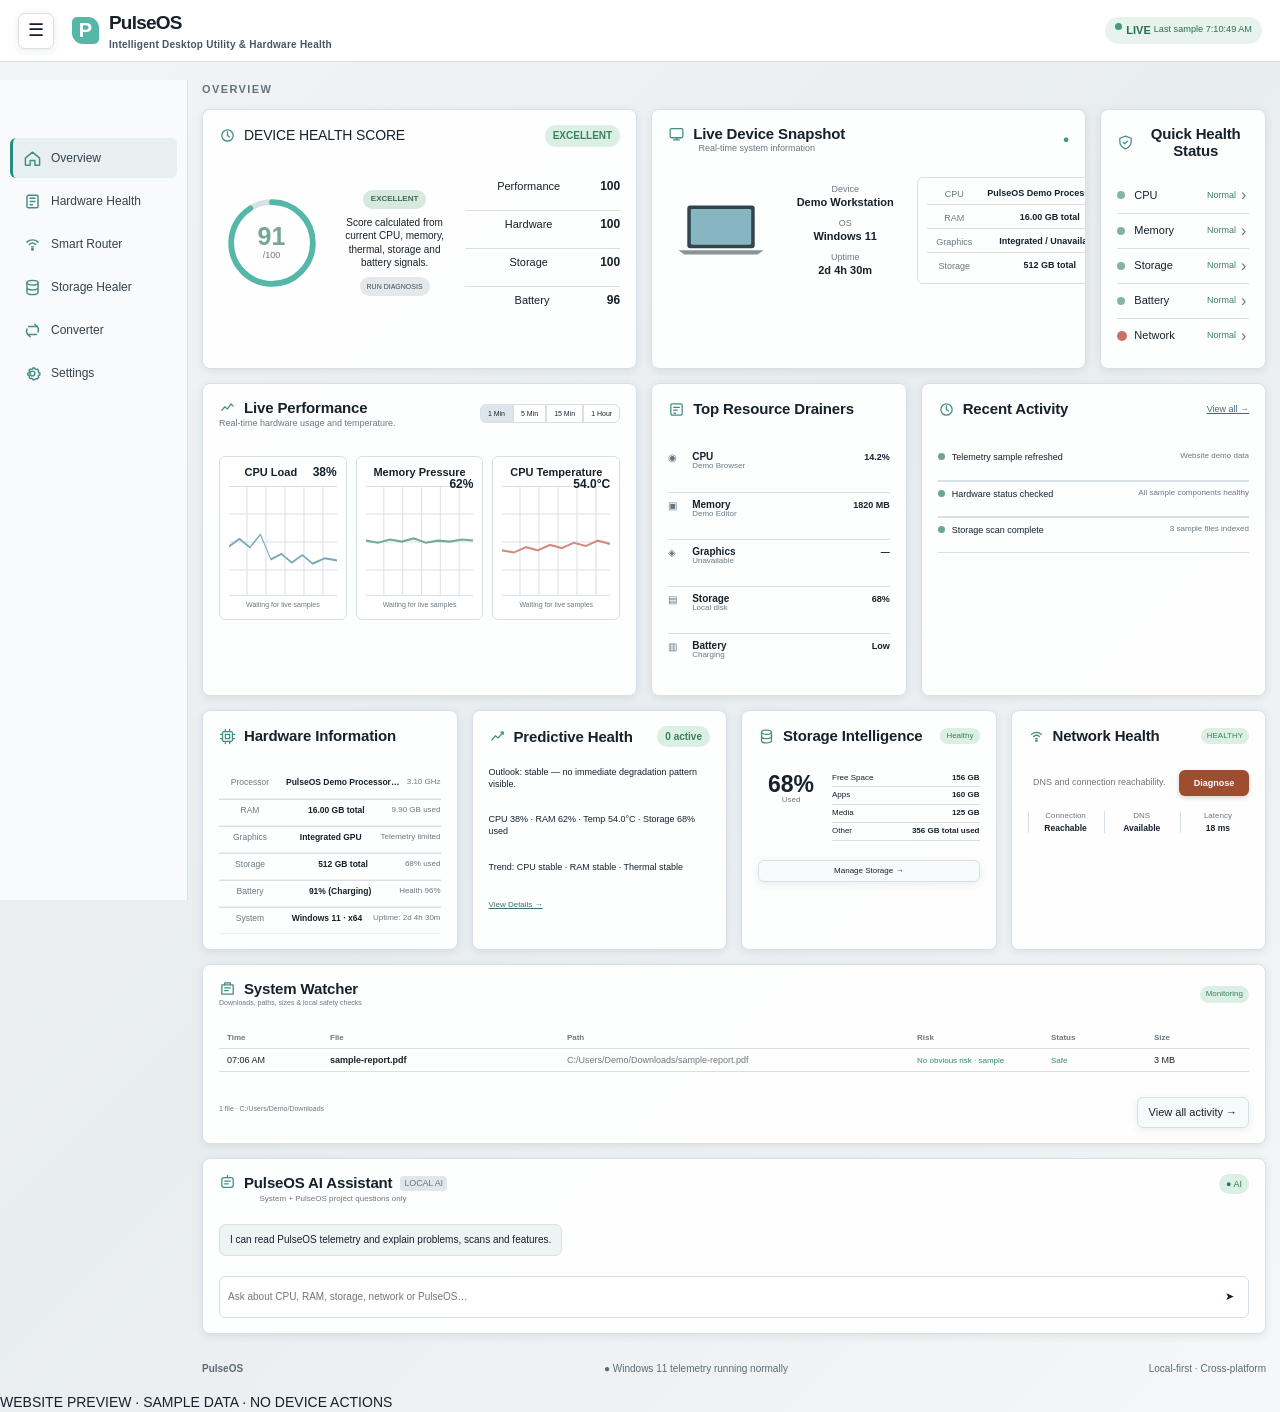
==== website/demo/desktop/index.html @ bd88c647 "Update project files and add website demo" ====
<!doctype html>
<html lang="en">
<head>
<meta charset="utf-8"><meta name="viewport" content="width=device-width,initial-scale=1"><meta name="description" content="PulseOS intelligent device health and healing dashboard"><title>PulseOS | Device Health &amp; Healing Center</title><link rel="stylesheet" href="styles.css">
</head>
<body>
<div class="app-shell">
<header class="app-header"><button class="sidebar-toggle" id="sidebarToggle" aria-label="Toggle navigation" aria-expanded="true">☰</button><a class="brand" href="#overview"><span class="brand-mark">P</span><span><strong>PulseOS</strong><small>Intelligent Desktop Utility &amp; Hardware Health</small></span></a><div class="header-tools"><span class="live-pill"><i></i> LIVE <small id="sampleTime">Last sample —</small></span></div></header>
<aside class="side-nav" id="sideNav" aria-label="Primary navigation"><nav class="side-nav-links">
<button class="nav-item active" data-view="overview"><svg class="ui-icon" viewBox="0 0 24 24" aria-hidden="true"><path d="M3 11.5 12 4l9 7.5v8a1 1 0 0 1-1 1h-5v-6H9v6H4a1 1 0 0 1-1-1z"/></svg><span>Overview</span></button>
<button class="nav-item" data-view="hardware"><svg class="ui-icon" viewBox="0 0 24 24" aria-hidden="true"><rect x="5" y="4" width="14" height="16" rx="2"/><path d="M9 8h6M9 12h6M9 16h3"/></svg><span>Hardware Health</span></button>
<button class="nav-item" data-view="router"><svg class="ui-icon" viewBox="0 0 24 24" aria-hidden="true"><path d="M5 9a10 10 0 0 1 14 0M8 12a6 6 0 0 1 8 0M11 15a2 2 0 0 1 2 0"/><circle cx="12" cy="18" r="1"/></svg><span>Smart Router</span></button>
<button class="nav-item" data-view="storage"><svg class="ui-icon" viewBox="0 0 24 24" aria-hidden="true"><ellipse cx="12" cy="6" rx="7" ry="3"/><path d="M5 6v6c0 1.7 3.1 3 7 3s7-1.3 7-3V6M5 12v6c0 1.7 3.1 3 7 3s7-1.3 7-3v-6"/></svg><span>Storage Healer</span></button>
<button class="nav-item" data-view="converter"><svg class="ui-icon" viewBox="0 0 24 24" aria-hidden="true"><path d="M7 7h11l-3-3M17 17H6l3 3M18 7a7 7 0 0 1 1 7M6 17a7 7 0 0 1-1-7"/></svg><span>Converter</span></button>
<button class="nav-item" data-view="settings"><svg class="ui-icon" viewBox="0 0 24 24" aria-hidden="true"><circle cx="12" cy="12" r="3"/><path d="M19.4 15a1.7 1.7 0 0 0 .3 1.9l.1.1-1.8 1.8-.1-.1a1.7 1.7 0 0 0-1.9-.3 1.7 1.7 0 0 0-1 1.6V20h-2.5v-.1a1.7 1.7 0 0 0-1-1.6 1.7 1.7 0 0 0-1.9.3l-.1.1-1.8-1.8.1-.1A1.7 1.7 0 0 0 8 15a1.7 1.7 0 0 0-1.6-1H6v-2.5h.4A1.7 1.7 0 0 0 8 10a1.7 1.7 0 0 0-.3-1.9l-.1-.1 1.8-1.8.1.1a1.7 1.7 0 0 0 1.9.3 1.7 1.7 0 0 0 1-1.6V5h2.5v.1a1.7 1.7 0 0 0 1 1.6 1.7 1.7 0 0 0 1.9-.3l.1-.1 1.8 1.8-.1.1a1.7 1.7 0 0 0-.3 1.9 1.7 1.7 0 0 0 1.6 1h.4V14h-.4a1.7 1.7 0 0 0-1.6 1z"/></svg><span>Settings</span></button>
</nav></aside>
<main class="app-main">
<section class="view active-view" id="view-overview" data-page="overview">
<div class="page-title page-title-minimal"><span class="kicker">OVERVIEW</span></div>
<div class="overview-grid">
<article class="panel health-score-panel overview-health-card">
  <div class="panel-heading"><span class="heading-with-icon"><svg class="panel-icon" viewBox="0 0 24 24"><circle cx="12" cy="12" r="8"/><path d="M12 7v5l3 2"/></svg>DEVICE HEALTH SCORE</span><b id="healthGrade" class="status-good">—</b></div>
  <div class="health-score-layout">
    <div class="score-visual"><div class="score-ring-animated"><svg viewBox="0 0 120 120" aria-hidden="true"><circle class="score-track" cx="60" cy="60" r="50"></circle><circle id="healthScoreArc" class="score-arc" cx="60" cy="60" r="50"></circle></svg><div class="score-center"><strong id="healthScore">—</strong><small>/100</small></div></div></div>
    <div class="health-score-summary"><span id="healthGradeLarge" class="health-grade-chip">EXCELLENT</span><p id="healthReason">Your device is operating within the expected health range based on live telemetry.</p><button class="chip-button" data-action="diagnose">RUN DIAGNOSIS</button></div>
    <div class="health-four-rows">
      <div><span>Performance</span><b id="performanceHealth">—</b></div>
      <div><span>Hardware</span><b id="hardwareHealth">—</b></div>
      <div><span>Storage</span><b id="storageHealth">—</b></div>
      <div><span>Battery</span><b id="batteryHealth">—</b></div>
    </div>
  </div>
</article>
<article class="panel snapshot-panel compact-snapshot">
  <div class="panel-heading"><div><h2 class="heading-with-icon"><svg class="panel-icon" viewBox="0 0 24 24"><rect x="3" y="5" width="18" height="13" rx="2"/><path d="M8 21h8M12 18v3"/></svg>Live Device Snapshot</h2><small>Real-time system information</small></div><span class="status-dot">●</span></div>
  <div class="snapshot-content"><div class="device-illustration image-device" id="deviceIllustration"><img src="../devices/generic-laptop.svg" alt="Device" /><a class="device-image-credit" id="deviceImageCredit" hidden target="_blank" rel="noopener noreferrer"></a></div><div class="device-details"><span>Device <b id="deviceName">—</b></span><span>OS <b id="osName">—</b></span><span>Uptime <b id="uptimeValue">—</b></span></div><div class="spec-list"><span>CPU <b id="cpuSpec">—</b></span><span>RAM <b id="ramSpec">—</b></span><span>Graphics <b>Integrated / Unavailable</b></span><span>Storage <b id="storageSpec">—</b></span></div></div>
</article>
<article class="panel quick-status"><div class="panel-heading"><h2 class="heading-with-icon"><svg class="panel-icon" viewBox="0 0 24 24"><path d="M12 3 20 6v5c0 5-3.4 8.2-8 10-4.6-1.8-8-5-8-10V6z"/><path d="m9 12 2 2 4-4"/></svg>Quick Health Status</h2></div><div class="status-list"><button><i id="cpuStatusDot" class="status-good-dot"></i>CPU <b id="cpuStatusValue">—</b><span>›</span></button><button><i id="ramStatusDot" class="status-good-dot"></i>Memory <b id="ramStatusValue">—</b><span>›</span></button><button><i id="storageStatusDot" class="status-good-dot"></i>Storage <b id="storageStatusValue">—</b><span>›</span></button><button><i id="batteryStatusDot" class="status-good-dot"></i>Battery <b id="batteryStatusValue">—</b><span>›</span></button><button id="networkStatusRow" class="problem-row"><i id="networkStatusDot"></i>Network <b id="networkStatusValue">—</b><span>›</span></button></div></article>
<article class="panel drainers"><div class="panel-heading"><h2 class="heading-with-icon"><svg class="panel-icon" viewBox="0 0 24 24"><rect x="4" y="4" width="16" height="16" rx="2"/><path d="M8 9h8M8 13h5M8 17h3"/></svg>Top Resource Drainers</h2></div><div class="drainer-list"><div><i>◉</i><span>CPU<small id="topCpuName">—</small></span><b id="topCpuValue">—</b></div><div><i>▣</i><span>Memory<small id="topRamName">—</small></span><b id="topRamValue">—</b></div><div><i>◈</i><span>Graphics<small>Unavailable</small></span><b>—</b></div><div><i>▤</i><span>Storage<small>Local disk</small></span><b id="storagePressureValue">—</b></div><div><i>▥</i><span>Battery<small id="batteryModeValue">—</small></span><b id="batteryImpactValue">—</b></div></div></article>
<article class="panel live-performance"><div class="panel-heading"><div><h2 class="heading-with-icon"><svg class="panel-icon" viewBox="0 0 24 24"><path d="M4 16l4-5 4 3 5-7 3 3"/></svg>Live Performance</h2><small>Real-time hardware usage and temperature.</small></div><div class="range-buttons"><button class="selected">1 Min</button><button>5 Min</button><button>15 Min</button><button>1 Hour</button></div></div><div class="chart-grid"><div class="chart-card"><span>CPU Load <b id="cpuChartValue">—</b></span><div class="chart blue"><svg viewBox="0 0 360 100" preserveAspectRatio="none"><path id="cpuChartPath" d="M0 55 L35 48 L70 56 L105 44 L140 67 L175 62 L210 70 L245 63 L280 71 L320 66 L360 68"/></svg></div><small id="cpuChartTime">Waiting for live samples</small></div><div class="chart-card"><span>Memory Pressure <b id="ramChartValue">—</b></span><div class="chart teal"><svg viewBox="0 0 360 100" preserveAspectRatio="none"><path id="ramChartPath" d="M0 45 L40 47 L80 44 L120 46 L160 43 L200 47 L240 45 L280 46 L320 44 L360 45"/></svg></div><small id="ramChartTime">Waiting for live samples</small></div><div class="chart-card"><span>CPU Temperature <b id="tempChartValue">—</b></span><div class="chart coral"><svg viewBox="0 0 360 100" preserveAspectRatio="none"><path id="tempChartPath" d="M0 54 L40 56 L80 51 L120 54 L160 49 L200 52 L240 47 L280 50 L320 45 L360 48"/></svg></div><small id="tempChartTime">Waiting for live samples</small></div></div></article>
<article class="panel assistant">
<div class="panel-heading"><div><h2 class="heading-with-icon"><svg class="panel-icon" viewBox="0 0 24 24"><rect x="4" y="5" width="16" height="14" rx="3"/><path d="M8 10h8M8 14h5M12 2v3"/></svg>PulseOS AI Assistant <small>LOCAL AI</small></h2><p class="assistant-scope">System + PulseOS project questions only</p></div><span class="ai-live">● AI</span></div>
<div class="assistant-messages" id="assistantMessages"><div class="assistant-message ai">I can read PulseOS telemetry and explain problems, scans and features.</div></div>
<div class="ask-box"><input id="assistantInput" placeholder="Ask about CPU, RAM, storage, network or PulseOS…" aria-label="Ask PulseOS"><button id="assistantSend" aria-label="Send question">➤</button></div>
</article>
<article class="panel activity"><div class="panel-heading"><h2 class="heading-with-icon"><svg class="panel-icon" viewBox="0 0 24 24"><circle cx="12" cy="12" r="8"/><path d="M12 7v5l3 2"/></svg>Recent Activity</h2><a href="#">View all →</a></div><div class="activity-list"><span><i></i>PulseOS dashboard started <b>Live session</b></span><span><i></i>Telemetry engine initialized <b>Live</b></span><span><i></i>Storage analysis <b>Waiting</b></span><span><i></i>System Watcher <b>Monitoring</b></span></div></article>
<article class="panel hardware-info"><div class="panel-heading"><h2 class="heading-with-icon"><svg class="panel-icon" viewBox="0 0 24 24"><rect x="5" y="5" width="14" height="14" rx="2"/><path d="M9 9h6v6H9zM9 2v3M15 2v3M9 19v3M15 19v3M2 9h3M2 15h3M19 9h3M19 15h3"/></svg>Hardware Information</h2></div><div class="info-rows"><span>Processor <b id="hardwareProcessor">—</b><em id="hardwareClock">—</em></span><span>RAM <b id="hardwareRam">—</b><em id="hardwareRamUsed">—</em></span><span>Graphics <b>Integrated GPU</b><em>Telemetry limited</em></span><span>Storage <b id="hardwareStorage">—</b><em id="hardwareStorageUsed">—</em></span><span>Battery <b id="hardwareBattery">—</b><em id="hardwareBatteryHealth">—</em></span><span>System <b id="systemInfo">—</b><em id="hardwareUptime">—</em></span></div></article>
<article class="panel predictive"><div class="panel-heading"><h2 class="heading-with-icon"><svg class="panel-icon" viewBox="0 0 24 24"><path d="M4 17l5-6 4 3 7-8"/><path d="M17 6h3v3"/></svg>Predictive Health</h2><b id="predictionStatus" class="status-good">—</b></div><p id="predictionOutlook"><strong>Outlook: waiting</strong></p><p id="predictionInputs">CPU — · RAM — · Temp — · Storage —</p><p id="predictionTrend">Trend: waiting for live samples.</p><a href="#hardware" data-view="hardware">View Details →</a></article>
<article class="panel network-health"><div class="panel-heading"><h2 class="heading-with-icon"><svg class="panel-icon" viewBox="0 0 24 24"><path d="M5 9a10 10 0 0 1 14 0M8 12a6 6 0 0 1 8 0M11 15a2 2 0 0 1 2 0"/><circle cx="12" cy="18" r="1"/></svg>Network Health</h2><span id="overviewNetworkHealth" class="status-good">—</span></div><div class="network-health-content"><p>DNS and connection reachability.</p><button class="primary-button" data-action="diagnose">Diagnose</button><div class="network-mini"><span>Connection<b id="ovNetConn">—</b></span><span>DNS<b id="ovNetDns">—</b></span><span>Latency<b id="ovNetLatency">—</b></span></div></div></article>
<article class="panel storage-intelligence"><div class="panel-heading"><h2 class="heading-with-icon"><svg class="panel-icon" viewBox="0 0 24 24"><ellipse cx="12" cy="6" rx="7" ry="3"/><path d="M5 6v6c0 1.7 3.1 3 7 3s7-1.3 7-3V6M5 12v6c0 1.7 3.1 3 7 3s7-1.3 7-3v-6"/></svg>Storage Intelligence</h2><span id="overviewStorageHealth" class="status-good">—</span></div><div class="storage-mini"><strong>— <small>Used</small></strong><div><span>Free Space <b>—</b></span><span>Apps <b>—</b></span><span>Media <b>—</b></span><span>Other <b>—</b></span></div></div><button class="soft-button">Manage Storage →</button></article>
<article class="panel system-watcher"><div class="panel-heading"><div><h2 class="heading-with-icon"><svg class="panel-icon" viewBox="0 0 24 24"><path d="M4 7h16v13H4z"/><path d="M8 7V4h8v3M8 11h8M8 15h5"/></svg>System Watcher</h2><p class="panel-note">Downloads, paths, sizes &amp; local safety checks</p></div><span class="status-good" id="watcherStatus">Monitoring</span></div><div class="watcher-table-wrap"><table class="watcher-table"><thead><tr><th>Time</th><th>File</th><th>Path</th><th>Risk</th><th>Status</th><th>Size</th></tr></thead><tbody id="watcherList"><tr><td colspan="6">Loading watcher data…</td></tr></tbody></table></div><div class="watcher-footer"><span id="watcherSummary">Monitoring Downloads</span><button class="soft-button" id="watcherViewAll">View all activity →</button></div></article>
</div></section>
<section class="view" id="view-hardware" data-page="hardware"><div class="page-title page-title-minimal"><span class="kicker">HARDWARE HEALTH</span></div><div class="hardware-diagnosis-bar"><button class="primary-button" data-action="diagnose">Run Full Diagnosis →</button><span id="hardwareDiagnosisStatus">Waiting for diagnosis.</span></div><div class="health-list" id="healthList"></div></section>
<section class="view" id="view-router" data-page="router"><div class="page-title page-title-minimal"><span class="kicker">SMART ROUTER</span></div>
<div class="router-hero-row"><article class="panel network-health router-network"><div class="panel-heading"><h2>Network Health</h2><span id="routerNetworkStatus" class="status-good">—</span></div><div class="network-metrics"><span>Internet Status<b>—</b></span><span>Download<b>—</b></span><span>Upload<b>—</b></span><span>Latency<b>—</b></span></div></article><article class="panel connection-details"><div class="panel-heading"><h2>Connection Details</h2></div><span>Network<b>—</b></span><span>IP Address<b>—</b></span><span>Gateway<b>—</b></span><span>DNS<b>—</b></span></article></div>
<div class="router-action-row"><article class="panel network-scan"><div class="scan-icon">⚙</div><div><h2>Scan Network &amp; Processes</h2><p>Detect running services, optimize network usage and find excessive background processes.</p><button class="primary-button" data-action="scan">⌕ Scan Now</button></div><div class="scan-meta"><span>Last Scan<b>—</b></span><span>Duration<b>—</b></span></div></article><article class="panel quick-router"><div class="panel-heading"><h2>Quick Actions</h2></div><div><button data-action="optimize">↗ <span>Optimize Network<small>Flush DNS &amp; improve stability</small></span></button><button data-action="kill-unwanted">⊗ <span>Kill Unwanted<small>Terminate heavy processes</small></span></button><button data-action="logs">▤ <span>View Logs<small>Real-time connection log</small></span></button></div></article></div>
<div class="router-main-row"><article class="panel table-panel"><div class="panel-heading"><h2>Running Services &amp; Processes <span class="live-tag">● Live</span></h2><div class="table-tools"><div class="process-filter-tabs" id="processFilterTabs"><button class="selected" data-filter="All">All</button><button data-filter="Apps">Apps</button><button data-filter="Software">Software</button><button data-filter="Services">Services</button><button data-filter="Others">Others</button></div><input id="processSearch" placeholder="⌕ Search process or service..."/><select id="processFilter" style="display:none"><option>All</option><option>Apps</option><option>Software</option><option>Services</option><option>Others</option></select><select id="processSort"><option>Sort by Drain (CPU)</option><option>Sort by RAM</option><option>Sort by Name</option></select></div></div><div class="data-table"><div class="table-head"><span><input type="checkbox" id="selectAllProcesses" title="Select All"></span><span>Service / Process Name</span><span>PID</span><span>CPU %</span><span>RAM %</span><span>Battery Impact</span><span>Status</span><span>Actions</span></div><div class="table-row empty-process-row"><span></span><b>Run Scan Now</b><span>—</span><span>—</span><span>—</span><em class="impact low">Waiting</em><span>—</span><button>Details</button></div></div></article><aside class="router-side"><article class="panel router-performance"><div class="panel-heading"><h2>Router Performance</h2><span class="live-tag">● Live</span></div><div class="meter-row"><div class="circle-meter"><i id="routerCpuMeter"></i><b id="routerCpuValue">—</b></div><span>CPU</span><div class="circle-meter"><i id="routerRamMeter"></i><b id="routerRamValue">—</b></div><span>RAM</span></div><div class="router-io"><span>Network I/O<b id="routerIoValue">—</b></span><span>Uptime<b id="routerUptime">—</b></span></div></article><article class="panel activity router-activity"><div class="panel-heading"><h2>Recent Activity</h2><a href="#">View All</a></div><div class="activity-list"><span><i></i>Network scan completed <b id="routerActivityScan">—</b></span><span><i></i>Optimized services <b>—</b></span><span><i></i>Connection status <b id="routerActivityConn">—</b></span><span><i></i>DNS check <b id="routerActivityDns">—</b></span><span><i></i>Process list <b>Waiting</b></span></div></article><article class="panel guided-actions"><div class="panel-heading"><h2>Guided Actions</h2></div><button data-action="optimize">Speed up your connection <small>Optimize DNS and running rules</small>›</button><button data-action="kill-unwanted">Reduce background usage <small>Stop unnecessary services</small>›</button><button id="btnCheckFirmware">Check for firmware updates <small>Keep network adapter current</small>›</button></article></aside></div></section>

<section class="view" id="view-storage" data-page="storage"><div class="page-title page-title-minimal"><span class="kicker">STORAGE HEALER</span><span class="ai-safe">◉ AI Safety Review <small>Checks files safely, suggests what to keep.</small></span></div><div class="action-row"><button class="primary-button" data-action="scan">⌕ Scan Now</button><button class="secondary-button" data-action="clean">▥ Clean Selected (Safe Only)</button><button class="secondary-button" data-action="cache">◌ Clear Cache</button><button class="secondary-button" id="btnStorageAskAi">✦ Ask AI</button></div><div class="storage-top"><article class="panel storage-usage"><div class="panel-heading"><h2>STORAGE USAGE</h2><b>Waiting for scan</b></div><div class="disk-line"><span>▰ Local Disk</span><b>— Free</b></div><div class="usage-bar"><i></i></div><div class="storage-stats-grid"><div class="storage-stat-pill"><span>Total Disk</span><b id="stUsageTotal">—</b></div><div class="storage-stat-pill"><span>Used Space</span><b id="stUsageUsed">—</b></div><div class="storage-stat-pill"><span>Free Space</span><b id="stUsageFree">—</b></div><div class="storage-stat-pill"><span>File Count</span><b id="stUsageFiles">—</b></div></div></article><article class="panel category-panel"><div class="donut"><strong>—<small>Used</small></strong></div><div class="category-list"><span><i></i>Large Files <b>—</b></span><span><i></i>Log Files <b>—</b></span><span><i></i>Cache Files <b>—</b></span><span><i></i>Other Used <b>—</b></span><span><i></i>Scan Status <b>Not scanned</b></span></div></article><aside class="storage-side"><article class="panel"><div class="panel-heading"><h2>QUICK ACTIONS</h2></div><div class="quick-actions"><button data-action="free-space">✦ <span>Free Space<small>Clean junk &amp; temp files<br><span id="quickFreeEstimate">~ 0 MB</span></small></span></button><button data-action="clear-cache">▣ <span>Clear Cache<small>RAM &amp; app cache<br><span id="quickCacheEstimate">~ 0 MB</span></small></span></button><button data-action="clear-logs">▤ <span>Clear Logs<small>System &amp; app logs<br><span id="quickLogsEstimate">~ 0 MB</span></small></span></button><button data-action="safe-cleanup">◆ <span>Safe Cleanup<small>AI verified safe files</small></span></button></div></article><article class="panel candidate-panel"><div class="panel-heading"><h2>LARGE FILES (TOP 5)</h2><a href="#">View All →</a></div><div class="candidate-list"><span>Run Scan Now to find real large files.</span></div></article></aside></div><article class="panel files-panel"><div class="tabs"><button class="selected" data-cat="all">▤ All</button><button data-cat="large">▤ Large Files</button><button data-cat="logs">▥ Log Files</button><button data-cat="cache">◉ Cache Files</button><button data-cat="others">◌ Others</button><button data-cat="ai">✦ AI Suggestions <b>0</b></button></div><div class="file-table"><div class="file-head"><span></span><span>File Name</span><span>Path</span><span>Size</span><span>Used Before</span><span>Status</span><span>Action</span></div><div class="file-row"><span></span><b>Run Scan Now</b><span>Real files will appear here after scanning.</span><strong>—</strong><span>—</span><em>Waiting for scan</em><button>Review</button></div></div></article></section>
<section class="view" id="view-converter" data-page="converter"><div class="page-title"><div><span class="kicker">CONVERTER</span><h1>File Converter</h1><p>Convert your files quickly and easily. Supports multiple formats and works offline.</p></div><span class="offline-pill">● 100% Local &amp; Offline</span></div><div class="converter-layout"><div><div class="converter-tabs"><button class="selected">▧ Image</button><button>▣ Video</button><button>♬ Audio</button><button>▤ Document</button><button>▥ Ebook</button><button>◈ Archive</button></div><article class="panel drop-zone"><div>＋</div><h2>Drag &amp; Drop Files Here</h2><p>or click to browse from your device</p><small>Supports: JPG, PNG, WEBP, BMP, TIFF, GIF &nbsp; (Multi-select enabled · Multiple Images to 1 PDF supported)</small><div class="file-select-btns" style="display:flex;gap:8px;margin-top:8px"><button class="primary-button" id="btnChooseFiles">▱ Choose File(s)</button></div></article><div class="convert-controls panel"><label>Target Format<select><option>PNG</option><option>JPG</option><option>WEBP</option><option>PDF (Merge Images)</option></select></label><label>Output File Name (Optional)<input id="customOutputName" placeholder="Clean name (leave blank for original)"></label><label>Quality (for JPG/WebP)<input type="range" value="85"><b>85%</b></label><label>Output Folder<input value="~/PulseOS/Converted"><button>Browse</button></label><button class="primary-button" id="btnConvertNow">◌ Convert →</button></div><article class="panel recent-panel"><div class="panel-heading"><h2>◷ Recent Conversions</h2><a href="#">View All →</a></div><div class="conversion-empty">No conversions completed in this session.</div></article></div><aside class="converter-side"><article class="panel progress-panel"><div class="panel-heading"><h2>Conversion Progress</h2></div><div class="conversion-empty">No files are being converted.</div></article><article class="panel supported-panel"><h2>▧ Supported Formats (Image)</h2><div><span>JPG <b>JPEG</b></span><span>PNG <b>PNG</b></span><span>WEBP <b>WEBP</b></span><span>BMP <b>BMP</b></span><span>TIFF <b>TIFF</b></span><span>PDF <b>Multi-page</b></span></div><h2>⚡ Why Use PulseOS Converter?</h2><p>✓ Fast &amp; lightweight<br>✓ 100% offline processing<br>✓ Clean filenames (No .pulseos tags)<br>✓ Multiple images to 1 PDF<br>✓ No data leaves your device</p></article></aside></div></section>
<section class="view" id="view-settings" data-page="settings"><div class="page-title page-title-minimal"><span class="kicker">SETTINGS</span></div><div class="settings-layout"><header class="settings-navbar"><div class="settings-nav-header"><button class="settings-toggle" id="settingsToggle" aria-expanded="true" title="Toggle settings menu">☰</button><span class="settings-navbar-label">Settings Menu</span></div><div class="settings-nav-items"><button class="selected" data-setting-tab="0">⚙ General<small>Basic app settings</small></button><button data-setting-tab="1">▣ System<small>Performance &amp; font</small></button><button data-setting-tab="2">⬟ Privacy &amp; Security<small>Permissions &amp; data</small></button><button data-setting-tab="3">▦ App Management<small>Installed apps</small></button><button data-setting-tab="4">⌁ Network<small>DNS &amp; interface</small></button><button data-setting-tab="5">✹ Appearance<small>Theme &amp; colors</small></button><button data-setting-tab="6">● About<small>Version &amp; device</small></button></div></header><div class="settings-content"><article class="panel settings-card"><h2>⚙ General Settings</h2><label>Launch on startup<small>Open PulseOS when your system starts</small><input type="checkbox" checked></label><label>Show in system tray<small>Keep PulseOS available in the background</small><input type="checkbox" checked></label><label>Automatic updates<small>Check for updates automatically</small><input type="checkbox" checked></label><label>Update channel<small>Choose how you want to receive updates</small><select><option>Stable (Recommended)</option><option>Beta</option></select></label></article><article class="panel settings-card"><h2>▣ System Settings</h2><label>Language<small>Select your preferred language</small><select><option>English (United States)</option></select></label><label>System font size<small>Adjust text size across the application</small><select id="systemFontSizeSelect"><option value="13px">13px</option><option value="14px" selected>14px (Default)</option><option value="15px">15px</option><option value="16px">16px</option></select></label><label>Start minimized<small>Launch PulseOS in the system tray</small><input type="checkbox"></label><label>Notifications<small>Show system notifications</small><input type="checkbox" checked></label></article><article class="panel settings-card"><h2>⬟ Privacy &amp; Security</h2><label>Data collection<small>Help improve PulseOS by sharing anonymous usage data</small><input type="checkbox" checked></label><label>Crash reports<small>Send crash reports to help fix issues</small><input type="checkbox" checked></label><label id="settingsPermissionsRow" style="cursor:pointer">Permissions<small>Manage app permissions and access</small><b>›</b></label><label id="settingsFirewallRow" style="cursor:pointer">Firewall status<small>Check and manage firewall settings</small><em class="enabled">● Enabled</em></label></article><article class="panel settings-card"><h2>▦ App Management</h2><label id="settingsDefaultAppsRow" style="cursor:pointer">Default apps<small>Set default apps for files and links</small><b>›</b></label><label id="settingsInstalledAppsRow" style="cursor:pointer">Installed apps<small>View and manage installed applications</small><b>›</b></label><label id="settingsAppPermsRow" style="cursor:pointer">App permissions<small>Control app access and permissions</small><b>›</b></label><label id="settingsAutoStartRow" style="cursor:pointer">Auto-start apps<small>Manage which apps start automatically</small><b>›</b></label></article><article class="panel settings-card"><h2>⌁ Network Settings</h2><label>Interface prioritization<small>Prioritize Ethernet over Wi-Fi when available</small><input type="checkbox" checked></label><label>DNS resolution mode<small>Choose preferred local DNS resolver</small><select><option>System Default</option><option>Cloudflare (1.1.1.1)</option><option>Google (8.8.8.8)</option></select></label><label>Bandwidth monitoring<small>Sample per-second transmit and receive rates</small><input type="checkbox" checked></label><label>Local subnet scanner<small>Allow local network diagnosis and gateway lookup</small><input type="checkbox" checked></label></article><article class="panel settings-card"><h2>✹ Appearance</h2><label>Theme<small>Choose your preferred theme</small><span class="segmented"><button>Dark</button><button class="selected">Light</button><button>Auto</button></span></label><label>Accent color<small>Highlight color for the interface</small><span class="swatches"><i title="Teal"></i><i title="Purple"></i><i title="Cyan"></i><i title="Orange"></i><i title="Pink"></i><i title="Slate"></i></span></label><label>Font size<small>Adjust the overall font size</small><select id="appearanceFontSizeSelect"><option value="13px">13px</option><option value="14px" selected>14px</option><option value="15px">15px</option><option value="16px">16px</option></select></label><label>Compact mode<small>Use a more compact layout</small><input type="checkbox"></label></article><article class="panel settings-card about-card"><h2>● About PulseOS</h2><div class="about-brand"><span class="brand-mark">P</span><b>PulseOS<small>Intelligent Device Utility &amp; Hardware Health</small></b></div><p>Version <b>v1.0.0</b></p><p>Operating System <b id="aboutOsName">Mac OS X</b></p><p>Hardware Model <b id="aboutDeviceModel">Apple MacBook</b></p><p>Architecture <b id="aboutArch">aarch64</b></p><p>Update status <strong id="aboutUpdateStatus">● Up to date</strong></p><button class="soft-button" id="btnCheckUpdates">↻ Check for Updates</button></article></div></div></section>
</main><footer class="app-footer"><span>PulseOS</span><span id="footerStatus">● All components are running normally</span><span>Local-first · Cross-platform</span></footer></div><div class="toast" id="toast" role="status"></div><div class="detail-overlay" id="detailOverlay" role="dialog" aria-modal="true"><article class="detail-dialog"><div class="detail-dialog-heading"><div><span class="kicker">LIVE DETAIL</span><h2 id="detailTitle">PulseOS Detail</h2></div><button class="detail-close" id="detailClose" aria-label="Close details">×</button></div><p id="detailSubtitle" class="detail-subtitle"></p><div id="detailRows" class="detail-rows"></div><div id="detailActions" class="detail-actions" style="display:none"></div></article></div><script src="demo-bridge.js"></script><script src="app.js"></script>
</body></html>
---- website/demo/desktop/styles.css ----
.router-layout{display:grid;grid-template-columns:minmax(0,2.35fr) minmax(250px,.95fr);gap:10px}.router-main,.router-side{display:grid;align-content:start;gap:10px}.router-hero{display:flex;align-items:center;gap:14px;min-height:84px}.router-icon{width:48px;height:48px;border-radius:11px;background:#075d59;color:#b8f3e5;display:grid;place-items:center;font-size:31px}.router-hero h2{margin:0;font-size:18px}.router-hero p,.scan-copy p{margin:3px 0 0;color:var(--muted);font-size:11px}.router-live{align-self:start;background:#e9dfd9;color:#915039}.network-scan{display:grid;grid-template-columns:45px 1fr 95px 75px;align-items:center;gap:12px;min-height:93px}.scan-icon{width:42px;height:42px;border:3px solid #3e5d6c;border-radius:50%;display:grid;place-items:center;font-size:24px}.scan-copy h2{font-size:14px;margin:0}.scan-copy .primary-button{margin-top:8px;padding:6px 12px;font-size:10px}.network-scan>div:not(.scan-copy):not(.scan-icon){border-left:1px solid var(--line);padding-left:11px;font-size:10px}.network-scan>div:not(.scan-copy):not(.scan-icon) b,.network-scan>div:not(.scan-copy):not(.scan-icon) span{display:block}.network-scan>div:not(.scan-copy):not(.scan-icon) span{color:var(--muted);margin-top:4px}.process-panel{padding:10px}.process-heading{display:flex;justify-content:space-between;align-items:center;gap:10px;margin-bottom:10px}.process-heading h2{font-size:13px;margin:0}.process-heading h2 em,.router-performance h2 em,.network-health h2 em{font-style:normal;color:#8e4a32;background:#f3e3d9;border-radius:12px;padding:3px 7px;font-size:9px;margin-left:5px}.process-heading>div{display:flex;gap:5px}.process-heading input,.process-heading select,.process-heading button{border:1px solid var(--line);background:#f7f9f9;border-radius:5px;padding:6px 8px;font-size:10px}.process-heading input{width:165px}.process-table{border:1px solid var(--line);border-radius:6px;overflow:hidden}.process-head,.process-row{display:grid;grid-template-columns:22px 2.1fr .55fr .65fr .65fr 1fr .8fr 1.1fr;gap:7px;align-items:center;padding:7px 8px;font-size:10px}.process-head{color:#56646d;background:#f5f7f8;font-size:9px}.process-row{border-top:1px solid #e8edef;min-height:35px}.process-row b small{display:block;color:var(--muted);font-size:8px;font-weight:400}.process-row em{font-style:normal;color:#996242}.process-row strong{font-size:9px;background:#a45b3d;color:white;border-radius:11px;padding:4px 8px;text-align:center;font-weight:600}.process-row button{border:1px solid var(--line);background:#f4f7f7;border-radius:5px;padding:4px;font-size:9px}.network-health h2,.connection-details h2,.quick-router h2,.router-performance h2,.recent-router h2,.guided-actions h2{font-size:12px;margin:0}.network-health h2 em{background:#e1f0e8;color:#3b805f}.network-metrics{display:grid;grid-template-columns:1.2fr 1fr 1fr 1fr;gap:10px;margin-top:14px}.network-metrics span{font-size:9px;color:var(--muted);border-right:1px solid var(--line)}.network-metrics b{display:block;color:var(--ink);margin-top:6px;font-size:10px}.network-metrics span:first-child b{color:#40815f}.connection-details{display:grid;gap:7px}.connection-details h2{margin-bottom:4px}.connection-details span{display:flex;justify-content:space-between;color:var(--muted);font-size:10px}.connection-details b{color:var(--ink)}.quick-router>div{display:grid;grid-template-columns:repeat(3,1fr);gap:6px;margin-top:10px}.quick-router button{border:1px solid var(--line);background:#fff;border-radius:6px;padding:9px 5px;text-align:left;color:#9c5137;font-size:17px}.quick-router button b,.quick-router button small{display:block}.quick-router button b{color:var(--ink);font-size:9px;margin-top:5px}.quick-router button small{color:var(--muted);font-size:8px;margin-top:3px}.router-performance h2 em{float:right}.mini-rings{display:flex;justify-content:space-around;margin:12px 0}.mini-rings span{width:59px;height:59px;border-radius:50%;background:conic-gradient(#6fa79a 0 32%,#e5eaeb 32%);display:grid;place-content:center;text-align:center}.mini-rings span:first-child{background:conic-gradient(#6fa79a 0 9%,#e5eaeb 9%)}.mini-rings i{font-style:normal;font-weight:700;font-size:13px}.mini-rings small{font-size:8px;color:var(--muted)}.router-stats{display:grid;grid-template-columns:1fr 1fr;gap:7px}.router-stats span{font-size:9px;color:var(--muted)}.router-stats b{display:block;color:var(--ink);font-size:10px;margin-top:4px}.recent-router{display:grid;gap:0}.recent-router h2{margin-bottom:5px}.recent-router h2 a{float:right;color:#4b6f74;font-size:9px}.recent-router>span{border-top:1px solid var(--line);padding:7px 0;font-size:9px;color:#4d5d65}.recent-router b{float:right;font-weight:400;color:var(--muted)}.guided-actions{display:grid;gap:6px}.guided-actions button{position:relative;text-align:left;border:1px solid var(--line);border-radius:6px;background:#f7f8f8;padding:8px 25px 8px 9px;font-size:10px;font-weight:700}.guided-actions small{display:block;font-weight:400;color:var(--muted);font-size:8px;margin-top:2px}.guided-actions b{position:absolute;right:8px;top:14px;font-size:17px;color:#65747c}@media(max-width:760px){.router-layout{grid-template-columns:1fr}.network-scan{grid-template-columns:40px 1fr}.network-scan>div:not(.scan-copy):not(.scan-icon){border-left:0;padding-left:0}.process-heading{display:block}.process-heading>div{margin-top:8px}.process-heading input{width:100%}.process-head{display:none}.process-row{grid-template-columns:22px 1fr 55px 65px}.process-row span:nth-of-type(1),.process-row span:nth-of-type(2),.process-row em{display:none}.process-row strong{grid-column:3}.process-row button{grid-column:4}}
:root{--bg:#eef2f5;--panel:#fff;--ink:#16212b;--muted:#6d7881;--line:#d8e0e5;--teal:#54b7a8;--teal-dark:#278c82;--good:#3e9e78;--coral:#b7674a;--shadow:0 2px 8px #27313d18;--radius:8px}*{box-sizing:border-box}html{scroll-behavior:smooth}body{margin:0;background:linear-gradient(135deg,#f2f5f7 0%,#e8edf0 48%,#f5f7f8 100%);color:var(--ink);font:13px/1.35 "Avenir Next",Avenir,Helvetica,sans-serif}button,input,select{font:inherit}button{cursor:pointer}.app-header{height:80px;background:#f8fafb;border-bottom:1px solid var(--line);display:flex;align-items:center;padding:0 22px;gap:26px;position:sticky;top:0;z-index:20}.brand{display:flex;align-items:center;gap:10px;text-decoration:none;color:var(--ink);min-width:225px}.brand-mark{width:27px;height:27px;display:grid;place-items:center;border-radius:5px 11px 5px 11px;background:var(--teal);color:white;font-size:20px;font-weight:800}.brand strong{display:block;font-size:20px;letter-spacing:-.8px}.brand small{display:block;font-size:8px;letter-spacing:.25px;font-weight:700;color:#4a5660;margin-top:2px}.top-nav{display:flex;align-self:stretch;gap:6px;flex:1}.nav-item{border:0;background:transparent;padding:0 11px;color:#34424d;font-size:12px;white-space:nowrap;border-bottom:3px solid transparent}.nav-item:hover,.nav-item.active{background:#e7eff1;border-bottom-color:var(--teal-dark)}.header-tools{display:flex;align-items:center;gap:8px;white-space:nowrap}.mode-pill,.live-pill{background:#d6eee4;color:#267054;border-radius:18px;padding:6px 10px;font-size:11px;font-weight:700}.live-pill{background:#e8f3ee}.mode-pill i,.live-pill i{display:inline-block;width:7px;height:7px;border-radius:50%;background:var(--good);margin-right:4px}.live-pill small{font-weight:400;margin-left:3px}.refresh-button,.window-button,.soft-button{border:1px solid var(--line);background:#f7fafb;border-radius:6px;padding:7px 11px;color:var(--ink);box-shadow:var(--shadow)}.window-button{font-size:17px;padding:5px 9px}.app-main{max-width:1440px;margin:auto;padding:18px 22px 38px}.view{display:none}.view.active-view{display:block;animation:appear .2s ease-out}@keyframes appear{from{opacity:.2;transform:translateY(4px)}to{opacity:1;transform:none}}.page-title{display:flex;align-items:end;justify-content:space-between;gap:14px;margin-bottom:10px}.kicker{font-size:11px;letter-spacing:1.1px;font-weight:800;color:#65737d}.page-title h1{font-size:18px;margin:5px 0 2px;letter-spacing:-.3px}.page-title p{margin:0;color:var(--muted);font-size:11px}.title-actions,.action-row{display:flex;gap:8px}.primary-button,.secondary-button{border:0;border-radius:6px;padding:9px 15px;background:#9f4d31;color:#fff;box-shadow:0 2px 4px #56302035;font-weight:700}.secondary-button{background:#67ad9e}.panel{background:rgba(255,255,255,.92);border:1px solid var(--line);border-radius:var(--radius);box-shadow:var(--shadow);padding:9px 10px}.panel-heading{display:flex;align-items:center;justify-content:space-between;gap:8px}.panel-heading h2{font-size:12px;margin:0}.panel-heading small{display:block;color:var(--muted);font-size:9px;font-weight:400;margin-top:2px}.panel-heading>a,.predictive a{color:#3f6f76;font-size:11px}.status-good{color:#39815e;background:#dcefe5;border-radius:13px;padding:4px 8px;font-size:10px}.overview-grid{display:grid;grid-template-columns:1.08fr 2.1fr 1.12fr;gap:4px;align-items:start}.score-layout{display:flex;align-items:center;gap:12px;padding:8px 0}.score-ring{width:82px;height:82px;flex:0 0 auto;display:grid;place-content:center;text-align:center;border-radius:50%;background:conic-gradient(var(--teal) 0 91%,#e4e9eb 91%);position:relative}.score-ring:after{content:"";position:absolute;inset:7px;background:#fff;border-radius:50%}.score-ring strong,.score-ring small{position:relative;z-index:1}.score-ring strong{font-size:24px;color:#65a48f}.score-ring small{font-size:10px;color:#7c878e}.score-layout p{font-size:10px;color:#34444d;margin:0;line-height:1.35}.chip-button{border:0;background:#e3e8ea;border-radius:12px;font-size:10px;padding:5px 9px;color:#3f4b53}.snapshot-panel{grid-column:2}.snapshot-content{display:grid;grid-template-columns:110px 1fr 1.18fr;gap:10px;align-items:center;margin-top:8px}.device-illustration{width:104px;height:72px;position:relative;margin:auto}.device-screen{position:absolute;top:0;left:14px;width:78px;height:48px;border:4px solid #45505a;border-radius:5px;background:linear-gradient(150deg,#378cb3,#97d2e4 50%,#1b5b78);display:grid;place-items:center;color:white;font-size:9px;font-weight:700;box-shadow:inset 0 0 12px #124d625e}.device-screen:after{content:"";position:absolute;bottom:7px;left:16px;width:36px;height:14px;background:#96dcf2;border-radius:50% 50% 0 50%;transform:rotate(-25deg);opacity:.8}.device-base{position:absolute;bottom:5px;left:3px;width:96px;height:10px;background:linear-gradient(#8b949a,#313a41);clip-path:polygon(8% 0,92% 0,100% 100%,0 100%);border-radius:2px}.device-details,.spec-list{display:grid;gap:6px;font-size:9px}.device-details span,.spec-list span{color:var(--muted)}.device-details b,.spec-list b{display:block;color:var(--ink);font-weight:700}.spec-list{border:1px solid var(--line);border-radius:6px;padding:6px 10px}.status-dot{color:var(--good)}.status-list{display:grid;margin-top:6px}.status-list button{display:grid;grid-template-columns:11px 1fr auto 10px;align-items:center;gap:4px;border:0;border-bottom:1px solid var(--line);background:transparent;padding:6px 0;text-align:left;color:#34444d}.status-list b{font-size:10px;color:#4b8b69;font-weight:600}.status-list span{font-size:16px;color:#68747b}.status-good-dot,.status-list i{width:10px;height:10px;border-radius:50%;background:#8fc0a7;display:inline-block}.status-list .problem-row i{background:#cf755f}.problem-row b{color:#b9614e}.drainers{grid-column:1}.drainer-list{display:grid;gap:6px;margin-top:8px}.drainer-list>div{display:grid;grid-template-columns:18px 1fr auto;align-items:center;gap:6px;font-size:9px}.drainer-list i{font-style:normal;color:#71818b}.drainer-list span{font-weight:700}.drainer-list small{display:block;color:var(--muted);font-size:8px;font-weight:400}.drainer-list b{font-size:9px}.assistant{grid-column:3}.assistant h2 small{font-size:8px;background:#e1e7e8;padding:2px 4px;border-radius:4px}.assistant p{font-size:10px;color:var(--muted);margin:12px 0 10px}.ask-box{border:1px solid var(--line);border-radius:5px;display:flex}.ask-box input{border:0;background:transparent;min-width:0;width:100%;padding:8px;font-size:10px;outline:0}.ask-box button{border:0;background:transparent;color:#65747b}.live-performance{grid-column:2 / 4}.range-buttons{display:flex}.range-buttons button{border:1px solid var(--line);background:#f4f6f7;color:var(--muted);font-size:10px;padding:5px 8px}.range-buttons .selected{background:#d9e2e5;color:var(--ink)}.chart-grid{display:grid;grid-template-columns:repeat(3,1fr);gap:8px;margin-top:10px}.chart-card{border:1px solid var(--line);border-radius:6px;padding:9px}.chart-card>span{font-weight:700;font-size:11px}.chart-card>span b{float:right}.chart{height:74px;background:repeating-linear-gradient(0deg,transparent 0 24px,#e9edef 25px),repeating-linear-gradient(90deg,transparent 0 42px,#e9edef 43px);margin:8px 0 3px}.chart svg{width:100%;height:100%}.chart path{fill:none;stroke-width:2.5}.chart.blue path{stroke:#76a6be}.chart.teal path{stroke:#68a49c}.chart.coral path{stroke:#c57964}.chart-card small{font-size:8px;color:var(--muted)}.hardware-info{grid-column:1 / 2}.predictive{grid-column:2 / 4}.predictive p{font-size:10px;color:#435159;margin:11px 0 0}.predictive a{display:block;margin-top:9px}.info-rows{display:grid;gap:7px;margin-top:10px}.info-rows span{display:grid;grid-template-columns:1fr 1.3fr auto;gap:6px;border-bottom:1px solid #edf0f1;padding-bottom:5px;color:var(--muted);font-size:10px}.info-rows b,.info-rows em{color:var(--ink);font-style:normal}.activity{grid-column:1}.activity-list{margin-top:8px}.activity-list span{display:grid;grid-template-columns:10px 1fr auto;gap:6px;border-bottom:1px solid var(--line);padding:7px 0;font-size:10px}.activity-list i{width:7px;height:7px;background:#6daa91;border-radius:50%;margin-top:4px}.activity-list span b{color:var(--muted);font-size:9px;font-weight:400}.health-list{display:grid;grid-template-columns:1fr 1fr;gap:10px}.health-item{display:grid;grid-template-columns:42px 1fr auto;align-items:center;gap:12px;min-height:80px}.health-icon{width:36px;height:36px;border:1px solid var(--line);border-radius:8px;display:grid;place-items:center;font-size:20px}.health-item h3{font-size:13px;margin:0 0 4px}.health-item p{font-size:11px;color:var(--muted);margin:0}.health-state{font-size:10px;background:#e3efe9;color:#418264;padding:4px 8px;border-radius:12px;margin-left:5px;font-style:normal}.health-item button{border:0;background:#984a30;color:white;border-radius:6px;padding:8px 12px;font-size:10px}.router-summary{display:grid;grid-template-columns:repeat(3,1fr);gap:10px;margin-bottom:10px}.router-summary strong{display:block;font-size:24px;margin:7px 0}.router-summary p{color:var(--muted);margin:0}.table-panel{padding:0;overflow:hidden}.table-panel .panel-heading{padding:14px;border-bottom:1px solid var(--line)}.table-head,.table-row{display:grid;grid-template-columns:2fr .6fr .8fr .9fr 1.1fr .7fr;gap:10px;align-items:center;padding:12px 14px}.table-head{font-size:10px;color:var(--muted);background:#f6f8f8}.table-row{border-top:1px solid #edf0f1;font-size:11px}.table-row button,.file-row button{border:1px solid var(--line);background:#f2f6f6;border-radius:5px;padding:5px;font-size:10px}.impact{font-style:normal;border-radius:12px;padding:3px 7px;text-align:center;font-size:9px}.impact.medium{background:#f6e7da;color:#a35d3b}.impact.low{background:#e3f0e9;color:#398161}.action-row{margin-bottom:10px}.ai-safe{color:#3d866c;font-weight:700}.ai-safe small{display:block;color:var(--muted);font-weight:400}.storage-top{display:grid;grid-template-columns:1.25fr 1.2fr 1.4fr;gap:10px;margin-bottom:10px}.storage-side{display:grid;gap:10px}.storage-usage .panel-heading h2,.candidate-panel h2{font-size:11px}.disk-line{display:flex;justify-content:space-between;margin:18px 0 8px;font-size:11px}.usage-bar{height:12px;border-radius:10px;background:#e1e5e7;overflow:hidden}.usage-bar i{display:block;width:62%;height:100%;background:linear-gradient(90deg,#325778,#99917e)}.storage-usage p{font-size:10px;color:var(--muted)}.category-panel{display:flex;align-items:center;justify-content:center;gap:22px}.donut{width:104px;height:104px;border-radius:50%;background:conic-gradient(#6bafaa 0 30%,#7599b1 30% 43%,#aa7890 43% 59%,#e4ab50 59% 63%,#8abd7e 63% 70%,#738389 70% 100%);display:grid;place-items:center;position:relative}.donut:after{content:"";position:absolute;inset:18px;border-radius:50%;background:white}.donut strong{position:relative;z-index:1;text-align:center;font-size:18px}.donut small{display:block;font-size:10px}.category-list{display:grid;gap:6px;font-size:10px;min-width:160px}.category-list span{display:grid;grid-template-columns:10px 1fr auto;gap:5px}.category-list i{width:9px;height:9px;background:#6bafaa;border-radius:50%}.category-list span:nth-child(2) i{background:#7599b1}.category-list span:nth-child(3) i{background:#aa7890}.category-list span:nth-child(4) i{background:#e4ab50}.category-list span:nth-child(5) i{background:#8abd7e}.category-list b{font-weight:600}.quick-actions{display:grid;grid-template-columns:1fr 1fr;gap:7px;margin-top:10px}.quick-actions button{display:flex;gap:8px;text-align:left;border:1px solid var(--line);border-radius:6px;background:#fff;padding:8px;font-weight:700}.quick-actions small{display:block;font-weight:400;color:var(--muted);margin-top:3px;font-size:9px}.candidate-panel{padding:10px}.candidate-list{display:grid;margin-top:7px}.candidate-list span{border-top:1px solid var(--line);padding:6px 0;font-size:10px}.candidate-list b{display:block;color:var(--muted);font-weight:400;font-size:9px}.files-panel{padding:0;overflow:hidden}.tabs{display:flex;gap:4px;border-bottom:1px solid var(--line);padding:9px}.tabs button{border:0;background:transparent;padding:7px 10px;font-size:10px}.tabs .selected{font-weight:700;border-bottom:2px solid var(--teal-dark)}.tabs b{background:#57a68f;color:white;padding:2px 5px;border-radius:8px}.file-head,.file-row{display:grid;grid-template-columns:25px 2fr 1.7fr .7fr .7fr .9fr .7fr;align-items:center;gap:8px;padding:9px 12px;font-size:10px}.file-head{color:var(--muted);background:#f7f9f9}.file-row{border-top:1px solid #edf0f1}.file-row span{overflow:hidden;text-overflow:ellipsis;white-space:nowrap;color:var(--muted)}.file-row em{font-style:normal;background:#f4e4d9;color:#a25b3f;border-radius:10px;padding:3px 6px;text-align:center}.converter-layout{display:grid;grid-template-columns:2.3fr 1fr;gap:10px}.converter-tabs{display:flex;gap:8px;margin-bottom:10px}.converter-tabs button{flex:1;border:1px solid var(--line);border-radius:7px;background:white;padding:10px;font-weight:700}.converter-tabs .selected{background:#a95739;color:white}.offline-pill{color:#31805d;background:#e0f1e9;border:1px solid #c3dfd1;border-radius:6px;padding:9px 12px;font-size:11px}.drop-zone{text-align:center;border:1px dashed #aab5ba;min-height:220px;display:flex;flex-direction:column;align-items:center;justify-content:center;background:#f6f8f9}.drop-zone>div{font-size:40px;color:#7d8990}.drop-zone h2{font-size:15px;margin:7px 0}.drop-zone p{margin:0;color:var(--muted)}.drop-zone small{margin:10px 0;color:#4e5a62}.convert-controls{margin-top:10px;display:grid;grid-template-columns:1fr 1.2fr 1.3fr auto;align-items:end;gap:8px;padding:10px}.convert-controls label{font-size:10px;font-weight:700}.convert-controls input,.convert-controls select{display:block;width:100%;margin-top:5px;border:1px solid var(--line);border-radius:5px;padding:7px;background:white}.convert-controls label:nth-child(2){display:grid;grid-template-columns:1fr 30px}.convert-controls label:nth-child(2) input{grid-column:1/-1}.convert-controls label:nth-child(3){position:relative}.convert-controls label:nth-child(3) button{position:absolute;right:4px;bottom:4px;border:0;background:#eef2f2;padding:4px}.recent-panel{margin-top:10px;padding:0}.recent-panel .panel-heading{padding:12px}.conversion-row{display:grid;grid-template-columns:28px 1.5fr 1.2fr .7fr 1fr;align-items:center;border-top:1px solid var(--line);padding:9px 12px;font-size:10px}.conversion-row>span:first-child{font-size:18px;color:#6c96bf}.conversion-row em{font-style:normal;color:#3b8a62}.converter-side{display:grid;align-content:start;gap:10px}.progress-panel>div:not(.panel-heading){border-top:1px solid var(--line);padding:11px 0}.progress-panel span{display:block;color:var(--muted);font-size:10px}.progress-panel i{display:block;height:7px;background:#dce1e4;border-radius:6px;margin:8px 0}.progress-panel i em{display:block;height:100%;background:#3b9a72;border-radius:6px}.progress-panel small{color:var(--muted)}.supported-panel h2{font-size:12px;margin:0 0 12px}.supported-panel h2:nth-of-type(2){margin-top:23px}.supported-panel>div{display:grid;grid-template-columns:1fr 1fr;gap:7px}.supported-panel>div span{border:1px solid var(--line);border-radius:5px;padding:8px;font-weight:700}.supported-panel>div b{float:right;color:var(--muted);font-weight:400}.supported-panel p{color:#43865d;line-height:2}.settings-layout{display:grid;grid-template-columns:225px 1fr;gap:10px}.settings-nav{display:grid;align-content:start;gap:3px}.settings-nav button{border:0;border-left:2px solid transparent;background:transparent;text-align:left;padding:11px;color:var(--ink);font-weight:700}.settings-nav button.selected{background:#e1eaec;border-left-color:var(--teal)}.settings-nav small{display:block;font-weight:400;color:var(--muted);margin-top:3px}.settings-content{display:grid;grid-template-columns:1fr 1fr;gap:10px}.settings-card h2{font-size:13px;margin:0 0 8px}.settings-card label{position:relative;display:block;border-bottom:1px solid var(--line);padding:9px 45px 9px 0;font-weight:700;font-size:11px}.settings-card label small{display:block;color:var(--muted);font-weight:400;font-size:10px}.settings-card label input[type=checkbox]{position:absolute;right:0;top:12px;appearance:none;width:29px;height:16px;border-radius:10px;background:#cad1d5}.settings-card label input[type=checkbox]:checked{background:var(--teal)}.settings-card label input[type=checkbox]:after{content:"";display:block;width:12px;height:12px;margin:2px;background:#fff;border-radius:50%;transition:.2s}.settings-card label input[type=checkbox]:checked:after{transform:translateX(13px)}.settings-card select{position:absolute;right:0;top:8px;border:1px solid var(--line);border-radius:5px;padding:5px;background:#f1f4f5}.settings-card label>b,.settings-card label>.enabled{position:absolute;right:0;top:13px;color:#3c8c6a}.settings-card label>.enabled{font-size:10px;font-style:normal}.segmented,.swatches{position:absolute;right:0;top:9px;display:flex}.segmented button{border:1px solid var(--line);background:#f3f5f6;padding:5px 8px;font-size:10px}.segmented .selected{background:#cbe9e3;color:#257f77}.swatches{gap:7px}.swatches i{width:23px;height:23px;border-radius:50%;background:#64b5a4;border:2px solid white;box-shadow:0 0 0 1px #a9b8bc}.swatches i:nth-child(2){background:#81529a}.swatches i:nth-child(3){background:#4d8e91}.swatches i:nth-child(4){background:#df9950}.swatches i:nth-child(5){background:#dc7180}.swatches i:nth-child(6){background:#82909b}.app-management{grid-column:1}.about-card{grid-column:2}.about-brand{display:flex;align-items:center;gap:10px;margin:13px 0}.about-brand b small{display:block;color:var(--muted);font-weight:400}.about-card p{display:flex;justify-content:space-between;border-bottom:1px solid var(--line);padding:6px 0;margin:0;color:var(--muted)}.about-card p b{color:var(--ink)}.about-card p strong{color:#3c8c6a}.toast{position:fixed;bottom:24px;right:24px;background:#193c3c;color:#fff;border-radius:6px;padding:11px 15px;opacity:0;pointer-events:none;transition:.2s;z-index:40}.toast.show{opacity:1}.app-footer{max-width:1440px;margin:auto;padding:10px 22px 18px;display:flex;justify-content:space-between;color:#5c6b73;font-size:10px}.app-footer span:first-child{font-weight:800}@media(max-width:1120px){.top-nav{gap:0}.nav-item{padding:0 6px}.header-tools .mode-pill,.header-tools .live-pill{display:none}.overview-grid{grid-template-columns:1fr 1.5fr}.quick-status{grid-column:1/-1}.live-performance{grid-column:1/-1}.predictive{grid-column:2}.storage-top{grid-template-columns:1fr 1fr}.storage-side{grid-column:1/-1;grid-template-columns:1fr 1fr}.snapshot-panel{grid-column:2}.assistant{grid-column:1/-1}}@media(max-width:760px){.app-header{height:auto;min-height:64px;flex-wrap:wrap;padding:10px 14px;gap:10px}.brand{min-width:180px}.top-nav{order:3;overflow:auto;width:100%;flex-basis:100%;height:38px}.nav-item{padding:0 9px;font-size:11px}.nav-item span{display:none}.app-main{padding:14px 10px}.page-title{display:block}.page-title .primary-button,.title-actions{margin-top:12px}.overview-grid,.health-list,.router-summary,.storage-top,.converter-layout,.settings-layout{grid-template-columns:1fr}.snapshot-panel,.live-performance,.hardware-info,.predictive,.activity,.assistant,.drainers,.storage-side,.app-management,.about-card{grid-column:auto}.snapshot-content{grid-template-columns:1fr 1fr}.spec-list{grid-column:1/-1}.chart-grid,.settings-content{grid-template-columns:1fr}.health-list{gap:8px}.health-item{grid-template-columns:36px 1fr}.health-item button{grid-column:2;justify-self:start}.converter-tabs{overflow:auto}.converter-tabs button{min-width:92px}.convert-controls{grid-template-columns:1fr 1fr}.convert-controls>.primary-button{grid-column:1/-1}.file-head{display:none}.file-row{grid-template-columns:22px 1fr auto}.file-row span,.file-row strong,.file-row em{display:none}.file-row button{grid-column:3;grid-row:1}.table-head{display:none}.table-row{grid-template-columns:1fr 1fr;gap:7px}.table-row button{justify-self:end}.app-footer{padding:10px;display:block}.app-footer span{display:block;margin:3px 0}}

/* =========================================================
   PulseOS — Overview-only layout correction
   Keeps all existing typography/content; only rearranges cards.
   ========================================================= */
#view-overview .overview-grid {
  display: grid;
  grid-template-columns: minmax(0, 1fr) minmax(0, 1.55fr) minmax(0, 1.55fr) minmax(0, 1fr);
  grid-template-rows: auto auto auto auto;
  gap: 4px;
  grid-template-columns: minmax(0, 1.9fr) minmax(270px, .9fr) !important;
  grid-template-rows: auto minmax(240px, 1fr) auto minmax(125px, auto);
  gap: 12px !important;
  min-height: calc(100vh - 220px);
  align-items: stretch;
}

#view-overview .overview-grid > .panel {
  grid-column: 1 / -1;
  grid-row: 1;
  display: grid;
  grid-template-columns: repeat(6, minmax(0, 1fr));
  gap: 8px;
#view-overview .health-score-panel { grid-column: 1; grid-row: 1; }
  padding: 8px;
#view-overview .quick-status { grid-column: 4; grid-row: 1; }

#view-overview .drainers { grid-column: 1; grid-row: 2; }
  overflow-x: auto;
#view-overview .live-performance { grid-column: 2 / span 2; grid-row: 2; }
#view-overview .assistant { grid-column: 4; grid-row: 2; }
  min-width: 105px;
  min-height: 42px;
  padding: 8px 12px;
  text-align: center;
#view-overview .system-watcher { grid-column: 1; grid-row: 4; }
  font-size: 11px;
#view-overview .network-health { grid-column: 3; grid-row: 4; }
#view-converter .drop-zone { grid-column: 1; grid-row: 2; min-height: 240px; margin: 0; }
#view-converter .drop-zone .primary-button { padding: 9px 16px; font-size: 11px; }
/* Compact only the Overview's internal spacing; existing font sizes remain unchanged. */
  grid-column: 1;
  grid-row: 3;
  grid-template-columns: repeat(2, minmax(0, 1fr));
#view-overview .chart-grid { gap: 6px; margin-top: 7px; }
  gap: 12px;
  padding: 16px;
#view-overview .drainer-list,
#view-converter .convert-controls > .primary-button { grid-column: 1 / -1; justify-self: end; min-width: 150px; }
#view-converter .recent-panel { grid-column: 1; grid-row: 4; margin-top: 0; min-height: 125px; }
#view-overview .info-rows { gap: 5px; margin-top: 6px; }
  grid-column: 2;
  grid-row: 2 / span 3;
  grid-template-rows: minmax(130px, auto) minmax(0, 1fr);
  gap: 12px;
}

/* Settings: a toggle-led horizontal menu with one selected content panel. */
#view-settings .settings-layout {
  display: block !important;
}
#view-settings .settings-navbar {
  display: flex !important;
  align-items: center;
  gap: 12px;
  min-height: 62px;
  padding: 8px 10px;
  background: var(--panel);
  border: 1px solid var(--line);
  border-radius: 6px;
  overflow: hidden;
}
#view-settings .settings-nav-header {
  display: flex;
  align-items: center;
  gap: 8px;
  flex: 0 0 auto;
  white-space: nowrap;
}
#view-settings .settings-toggle {
  display: grid;
  place-items: center;
  width: 38px;
  height: 38px;
  padding: 0;
  border: 1px solid var(--line);
  border-radius: 6px;
  background: var(--soft);
  color: var(--ink);
}
#view-settings .settings-nav-items {
  display: flex;
  align-items: stretch;
  gap: 6px;
  flex: 1 1 auto;
  min-width: 0;
  overflow: hidden;
}
#view-settings .settings-nav-items button {
  flex: 1 1 0;
  min-width: 0;
  max-width: 180px;
  min-height: 44px;
  padding: 6px 8px;
  border: 1px solid transparent;
  border-radius: 5px;
  background: transparent;
  color: var(--ink);
  text-align: left;
  white-space: nowrap;
  overflow: hidden;
  opacity: 1;
  transform: translateX(0);
  transform-origin: left center;
  transition: flex-basis .3s cubic-bezier(.2,.8,.2,1), max-width .3s cubic-bezier(.2,.8,.2,1), opacity .2s ease, transform .3s cubic-bezier(.2,.8,.2,1), padding .25s ease;
  transition-delay: var(--settings-delay, 0ms);
}
#view-settings .settings-nav-items button:hover,
#view-settings .settings-nav-items button.selected {
  background: var(--soft);
  border-color: var(--line);
}
#view-settings .settings-nav-items button small {
  display: block;
  margin-top: 2px;
  color: var(--muted);
  font-size: 8px;
  overflow: hidden;
  text-overflow: ellipsis;
}
#view-settings .settings-navbar.collapsed { gap: 0; }
#view-settings .settings-navbar.collapsed .settings-navbar-label { display: none; }
#view-settings .settings-navbar.collapsed .settings-nav-items { flex: 0 1 0; gap: 0; }
#view-settings .settings-navbar.collapsed .settings-nav-items button {
  flex: 0 0 0;
  max-width: 0;
  padding-left: 0;
  padding-right: 0;
  border-width: 0;
  opacity: 0;
  transform: translateX(-12px);
  pointer-events: none;
}
#view-settings .settings-content {
  display: block !important;
  min-width: 0;
  margin-top: 12px;
}
#view-settings .settings-content .settings-card {
  display: none !important;
  width: 100%;
  min-height: 390px;
  padding: 18px;
}
#view-settings .settings-content .settings-card.settings-card-active {
  display: block !important;
}

@media (max-width: 1100px) {
  #view-converter .converter-layout {
    grid-template-columns: minmax(0, 1fr) !important;
    grid-template-rows: auto minmax(220px, auto) auto auto auto;
    min-height: 0;
  }
  #view-converter .drop-zone,
  #view-converter .convert-controls,
  #view-converter .recent-panel,
  #view-converter .converter-side { grid-column: 1; }
  #view-converter .drop-zone { grid-row: 2; }
  #view-converter .convert-controls { grid-row: 3; }
  #view-converter .recent-panel { grid-row: 4; }
  #view-converter .converter-side {
    grid-row: 5;
    grid-template-columns: repeat(2, minmax(0, 1fr));
    grid-template-rows: auto;
  }
  #view-settings .settings-nav-items button { padding: 6px; font-size: 9px; }
}

  #view-converter .converter-tabs { grid-template-columns: repeat(6, minmax(105px, 1fr)); }
  #view-converter .convert-controls { grid-template-columns: minmax(0, 1fr); }
  #view-converter .convert-controls > .primary-button { grid-column: 1; justify-self: stretch; }
  #view-overview .system-watcher { grid-column: 1; grid-row: 5; }
  #view-settings .settings-navbar { align-items: flex-start; gap: 8px; }
  #view-settings .settings-nav-header { align-items: flex-start; }
  #view-settings .settings-navbar-label { display: none; }
  #view-settings .settings-nav-items { overflow-x: auto; }
  #view-settings .settings-nav-items button { flex: 0 0 140px; }
  #view-settings .settings-content .settings-card { padding: 14px; }


/* ===== Overview full-screen + collapsible side navigation ===== */
.app-header{padding-left:12px;gap:12px;position:sticky;top:0}
.sidebar-toggle{width:34px;height:34px;border:1px solid var(--line);background:#f7fafb;border-radius:7px;color:var(--ink);font-size:18px;box-shadow:var(--shadow);flex:0 0 auto}
.side-nav{position:fixed;left:0;top:80px;bottom:0;width:190px;background:#f8fafb;border-right:1px solid var(--line);z-index:15;padding:14px 10px;transition:transform .22s ease, width .22s ease;overflow-y:auto}
.side-nav-title{font-size:9px;font-weight:800;letter-spacing:1.2px;color:#7a878f;padding:0 10px 10px}
.side-nav-links{display:grid;gap:4px}
.side-nav .nav-item{width:100%;min-height:38px;display:flex;align-items:center;gap:9px;text-align:left;border:0;border-left:3px solid transparent;border-radius:6px;padding:0 10px;background:transparent;color:#34424d;font-size:12px}
.side-nav .nav-item:hover,.side-nav .nav-item.active{background:#e7eff1;border-left-color:var(--teal-dark);border-bottom:0}
.side-nav .nav-item span{display:inline}
.app-main{max-width:none;margin:0;padding:12px 14px 20px;margin-left:190px;transition:margin-left .22s ease}
.app-footer{max-width:none;margin-left:190px;padding-left:14px;padding-right:14px;transition:margin-left .22s ease}
.app-shell.sidebar-collapsed .side-nav{transform:translateX(-100%)}
.app-shell.sidebar-collapsed .app-main,.app-shell.sidebar-collapsed .app-footer{margin-left:0}
#view-overview .page-title{margin-bottom:7px}
#view-overview .overview-grid{grid-template-columns:minmax(210px,1fr) minmax(420px,2.15fr) minmax(210px,1.05fr) minmax(210px,1.05fr);grid-auto-rows:auto;gap:4px;width:100%;max-width:100%;min-width:0;align-items:stretch}
#view-overview .overview-grid>.panel{min-width:0;max-width:100%;overflow:visible;padding:8px 10px}
#view-overview .health-score-panel{grid-column:1;grid-row:1}
#view-overview .snapshot-panel{grid-column:2 / span 2;grid-row:1}
#view-overview .quick-status{grid-column:4;grid-row:1}
#view-overview .drainers{grid-column:1;grid-row:2}
#view-overview .live-performance{grid-column:2 / span 2;grid-row:2}
#view-overview .assistant{grid-column:4;grid-row:2}
#view-overview .hardware-info{grid-column:1 / span 2;grid-row:3}
#view-overview .predictive{grid-column:3 / span 2;grid-row:3}
#view-overview .system-watcher{grid-column:1;grid-row:4}
#view-overview .activity{grid-column:2;grid-row:4}
#view-overview .network-health{grid-column:3;grid-row:4}
#view-overview .storage-intelligence{grid-column:4;grid-row:4}
#view-overview .snapshot-content{grid-template-columns:105px minmax(140px,1fr) minmax(230px,1.2fr);min-width:0}
#view-overview .device-details,#view-overview .spec-list,#view-overview .chart-card,#view-overview .info-rows span,#view-overview .activity-list span{min-width:0}
#view-overview .spec-list span,#view-overview .info-rows span{white-space:nowrap}
#view-overview .chart-grid{grid-template-columns:repeat(3,minmax(0,1fr));min-width:0}
#view-overview .chart-card{overflow:hidden}
#view-overview .chart-card small{white-space:nowrap;font-size:8px}
#view-overview .watcher-list{display:grid;gap:0;margin-top:5px}
#view-overview .watcher-list span{display:grid;grid-template-columns:18px minmax(0,1fr) auto 10px;align-items:center;border-bottom:1px solid var(--line);padding:5px 0;font-size:10px;min-width:0}
#view-overview .watcher-list em{font-style:normal;color:var(--muted);white-space:nowrap}
#view-overview .watcher-list i{font-style:normal;color:var(--good);font-size:8px}
#view-overview .network-health-content p{margin:7px 0;font-size:10px;color:var(--muted)}
#view-overview .network-mini{display:grid;grid-template-columns:repeat(3,minmax(0,1fr));gap:7px;margin-top:7px;font-size:8px;color:var(--muted)}
#view-overview .network-mini span{min-width:0}
#view-overview .network-mini b{display:block;color:var(--ink);font-size:9px;white-space:nowrap}
#view-overview .storage-mini{display:grid;grid-template-columns:70px minmax(0,1fr);gap:8px;align-items:start;margin:7px 0}
#view-overview .storage-mini>strong{font-size:18px;white-space:nowrap}
#view-overview .storage-mini>strong small{display:block;font-size:8px;color:var(--muted);font-weight:400}
#view-overview .storage-mini>div{display:grid;gap:4px;font-size:9px}
#view-overview .storage-mini span{display:flex;justify-content:space-between;border-bottom:1px solid var(--line);padding-bottom:3px;gap:6px;white-space:nowrap}
#view-overview .storage-mini b{color:var(--ink)}
#view-overview .system-watcher .status-good,#view-overview .network-health .status-good,#view-overview .storage-intelligence .status-good{font-size:8px;padding:3px 6px;white-space:nowrap}
#view-overview .primary-button,#view-overview .soft-button{white-space:nowrap}
@media (max-width:900px){
 .side-nav{width:175px}.app-main,.app-footer{margin-left:0}.app-shell:not(.sidebar-collapsed) .app-main{margin-left:175px}
 #view-overview .overview-grid{grid-template-columns:minmax(180px,1fr) minmax(320px,2fr) minmax(180px,1fr)}
 #view-overview .snapshot-panel{grid-column:2;}.quick-status{grid-column:3!important}
 #view-overview .live-performance{grid-column:2 / span 2}.assistant{grid-column:1!important;grid-row:3!important}.hardware-info{grid-column:2 / span 2!important;grid-row:3!important}
 #view-overview .predictive{grid-column:1 / span 3;grid-row:4}.system-watcher{grid-column:1;grid-row:5}.activity{grid-column:2;grid-row:5}.network-health{grid-column:3;grid-row:5}.storage-intelligence{grid-column:1 / span 3;grid-row:6}
}
@media (max-width:700px){
 .side-nav{top:64px;width:220px;box-shadow:8px 0 20px #27313d20}.app-shell:not(.sidebar-collapsed) .app-main{margin-left:0}.app-main{padding:10px}.app-header{height:auto;min-height:64px;flex-wrap:nowrap}.header-tools .mode-pill,.header-tools .live-pill{display:none}
 #view-overview .overview-grid{grid-template-columns:1fr}.side-nav .nav-item{font-size:12px}
 #view-overview .overview-grid>*{grid-column:1!important;grid-row:auto!important}.snapshot-content{grid-template-columns:1fr 1fr}.chart-grid{grid-template-columns:1fr}
}

body{font-family:Arial,Helvetica,sans-serif;font-weight:400}
.side-nav>.sidebar-toggle{display:block;margin:0 0 14px 0;width:34px;height:34px;padding:0}
.app-shell.sidebar-collapsed .side-nav>.sidebar-toggle{position:fixed;left:10px;top:90px;z-index:30}
.floating-toggle{position:fixed;left:10px;top:90px;z-index:30}
.app-shell.sidebar-collapsed .app-main,.app-shell.sidebar-collapsed .app-footer{padding-left:60px}
.side-nav-title{display:none}
.settings-layout{display:block}
.settings-layout .settings-nav{display:none}
.diagnosis-status-bar{display:flex;align-items:center;gap:8px;margin-bottom:8px}
.diagnosis-status-bar .mode-pill,.diagnosis-status-bar .live-pill{display:inline-flex;align-items:center}
.detail-overlay{position:fixed;inset:0;display:grid;place-items:center;background:#16212b55;opacity:0;pointer-events:none;transition:opacity .18s;z-index:50;padding:20px}.detail-overlay.show{opacity:1;pointer-events:auto}.detail-dialog{width:min(560px,100%);max-height:min(680px,calc(100vh - 40px));overflow:auto;background:var(--panel);border:1px solid var(--line);border-radius:8px;box-shadow:0 16px 40px #27313d35;padding:18px}.detail-dialog-heading{display:flex;align-items:flex-start;justify-content:space-between;gap:16px;border-bottom:1px solid var(--line);padding-bottom:10px}.detail-dialog h2{margin:3px 0 0;font-size:18px}.detail-subtitle{color:var(--muted);font-size:11px;margin:12px 0}.detail-close{border:1px solid var(--line);background:#f7fafb;border-radius:6px;color:var(--ink);font-size:19px;line-height:1;padding:5px 9px;cursor:pointer}.detail-rows{display:grid;gap:7px}.detail-row{display:grid;grid-template-columns:minmax(130px,.8fr) minmax(0,1.5fr);gap:12px;border-bottom:1px solid #edf1f3;padding:8px 0;font-size:11px}.detail-row span{color:var(--muted)}.detail-row b{font-weight:700;overflow-wrap:anywhere}.overview-grid>.panel,.chart-card{cursor:pointer}.overview-grid>.panel:hover{outline:1px solid #8fc8be;outline-offset:-1px}
:root{--ui-font-size:13px}
body{font-size:var(--ui-font-size)}
body.theme-dark{--bg:#11191d;--panel:#182328;--ink:#edf5f5;--muted:#9eafb5;--line:#304047;background:linear-gradient(135deg,#10171b,#172126 48%,#11191d)}
body.theme-dark .app-header,body.theme-dark .panel,body.theme-dark .drop-zone,body.theme-dark .converter-tabs button,body.theme-dark .quick-actions button,body.theme-dark .settings-nav button.selected,body.theme-dark .settings-card select,body.theme-dark .segmented button,body.theme-dark .file-head{background:#182328;color:var(--ink)}
body.theme-dark .app-header{border-color:var(--line)}
body.theme-dark .file-head{background:#202d32}
body.theme-dark .detail-dialog{background:#182328;color:var(--ink);border-color:var(--line)}
body.theme-dark .detail-row{border-color:var(--line)}
body.theme-dark input,body.theme-dark select{background:#202d32!important;color:var(--ink);border-color:var(--line)!important}
body.theme-dark .settings-nav button{color:var(--ink)}
body.theme-dark .settings-nav button.selected{border-left-color:var(--teal)}
body.compact-mode .panel{padding:8px}body.compact-mode .app-main{padding-top:10px;padding-bottom:10px}body.compact-mode .health-item{padding:7px}
.conversion-empty{padding:16px;color:var(--muted);font-size:10px;text-align:center}

/* Keep the complete Settings navigation visible; all existing options remain available. */
.settings-layout{display:grid;grid-template-columns:225px 1fr;gap:10px}.settings-layout .settings-nav{display:grid}

/* ===== PulseOS precise UI pass ===== */
.app-header{height:62px;padding:8px 18px;background:var(--panel);border-bottom:1px solid var(--line);position:sticky;top:0;z-index:20}
.brand{gap:10px}.brand strong{font-size:19px}.brand small{font-size:10px}.header-tools{margin-left:auto}.header-tools .live-pill{display:inline-flex}
.side-nav{top:62px;width:188px;padding:10px 10px}.side-nav .sidebar-toggle{display:flex;align-items:center;justify-content:center;margin:0 0 12px;width:36px;height:36px;border:1px solid var(--line);background:var(--panel);border-radius:7px;color:var(--ink);font-size:18px;box-shadow:var(--shadow);cursor:pointer}
.side-nav-links{gap:3px}.side-nav .nav-item{min-height:40px}.app-main{margin-left:188px;padding:14px 14px 18px}.app-footer{margin-left:188px}
.page-title-minimal{min-height:26px;margin-bottom:8px;align-items:center}.page-title-minimal .kicker{font-size:11px;font-weight:800;letter-spacing:1.4px}.page-title-minimal h1,.page-title-minimal p,.page-title-minimal .title-actions{display:none}

/* Overview */
#view-overview .overview-grid{grid-template-columns:minmax(300px,1.35fr) minmax(260px,1fr) minmax(230px,1fr) minmax(230px,1fr);gap:7px}
#view-overview .health-score-panel{grid-column:1;grid-row:1 / span 2}.overview-health-card{min-height:250px}.compact-snapshot{grid-column:2 / span 2!important;grid-row:1!important}
#view-overview .quick-status{grid-column:4;grid-row:1}.score-visual{display:grid;place-items:center;padding:2px 0 4px}.score-ring-animated{position:relative;width:132px;height:132px}.score-ring-animated svg{width:100%;height:100%;transform:rotate(-90deg)}.score-track,.score-arc{fill:none;stroke-width:7}.score-track{stroke:var(--line)}.score-arc{stroke:var(--teal);stroke-linecap:round;stroke-dasharray:314;stroke-dashoffset:314;transition:stroke-dashoffset .8s ease}.score-center{position:absolute;inset:0;display:grid;place-content:center;text-align:center}.score-center strong{font-size:25px;line-height:1}.score-center small{font-size:9px;color:var(--muted)}
.health-four-rows{display:grid;gap:0;margin:2px 0 5px}.health-four-rows div{display:flex;justify-content:space-between;align-items:center;border-top:1px solid var(--line);padding:5px 2px;font-size:10px}.health-four-rows b{font-weight:800}.overview-health-card #healthReason{font-size:9px;color:var(--muted);margin:5px 0 7px}.overview-health-card .primary-button{width:100%}
#view-overview .drainers{grid-column:1;grid-row:3}.#view-overview .live-performance{grid-column:2 / span 2;grid-row:2}
#view-overview .live-performance{grid-column:2 / span 2;grid-row:2}.#view-overview .assistant{grid-column:4;grid-row:2}
#view-overview .assistant{grid-column:4;grid-row:2}#view-overview .hardware-info{grid-column:1 / span 2;grid-row:4}#view-overview .predictive{grid-column:3 / span 2;grid-row:4}#view-overview .system-watcher{grid-column:1;grid-row:5}#view-overview .activity{grid-column:2;grid-row:5}#view-overview .network-health{grid-column:3;grid-row:5}#view-overview .storage-intelligence{grid-column:4;grid-row:5}

/* Router */
#view-router .page-title-minimal{margin-bottom:8px}.router-hero-row{display:grid;grid-template-columns:1.55fr 1.15fr .72fr;gap:7px}.router-hero{display:flex;align-items:center;gap:12px;min-height:88px}.router-icon{width:46px;height:46px;border-radius:12px;background:#d8efe9;color:#176f67;display:grid;place-items:center;font-size:27px;flex:none}.router-hero h2{margin:0;font-size:19px}.router-hero p{margin:4px 0 0;color:var(--muted);font-size:10px}.router-network{min-height:88px}.network-metrics{display:grid;grid-template-columns:1fr 1fr 1fr 1fr;gap:7px;margin-top:8px}.network-metrics span{border-right:1px solid var(--line);padding-right:6px;font-size:8px;color:var(--muted)}.network-metrics span:last-child{border:0}.network-metrics b{display:block;color:var(--ink);font-size:10px;margin-top:4px;white-space:nowrap}.connection-details{min-height:88px}.connection-details>span{display:flex;justify-content:space-between;font-size:8px;padding:2px 0}.connection-details b{font-size:9px;color:var(--ink)}
.router-action-row{display:grid;grid-template-columns:1.8fr 1fr;gap:7px;margin-top:7px}.network-scan{display:grid;grid-template-columns:62px minmax(0,1fr) 155px;align-items:center;gap:10px;min-height:96px}.scan-icon{width:50px;height:50px;border:3px solid #153f57;border-radius:50%;display:grid;place-items:center;font-size:22px}.network-scan h2{margin:0;font-size:13px}.network-scan p{font-size:9px;color:var(--muted);margin:3px 0 7px;max-width:440px}.scan-meta{display:grid;grid-template-columns:1fr 1fr;gap:12px;border-left:1px solid var(--line);padding-left:12px}.scan-meta span{font-size:8px;color:var(--muted)}.scan-meta b{display:block;color:var(--ink);font-size:11px;margin-top:4px}.quick-router{min-height:96px}.quick-router>div:last-child{display:grid;grid-template-columns:repeat(3,1fr);gap:6px}.quick-router button{border:1px solid var(--line);background:var(--soft);border-radius:6px;padding:8px 6px;color:var(--ink);font-size:11px;cursor:pointer}.quick-router button:first-letter{font-size:14px}.quick-router button span{display:block;font-size:9px;font-weight:700}.quick-router button small{display:block;color:var(--muted);font-size:7px;margin-top:2px}
.router-main-row{display:grid;grid-template-columns:minmax(0,1fr) 235px;gap:7px;margin-top:7px}.table-panel{min-width:0}.table-panel>.panel-heading{display:flex;align-items:center;justify-content:space-between;gap:8px}.table-panel h2{font-size:12px;white-space:nowrap}.live-tag{font-size:8px;background:#e9ded6;border-radius:9px;padding:3px 6px;font-weight:700}.table-tools{display:flex;gap:5px}.table-tools input,.table-tools select{height:27px;border:1px solid var(--line);border-radius:5px;background:var(--soft);color:var(--ink);font-size:9px;padding:0 7px;max-width:160px}.data-table{width:100%;overflow:hidden}.table-head,.table-row{display:grid;grid-template-columns:28px minmax(190px,1.8fr) 55px 65px 65px 110px 80px 78px;align-items:center;gap:6px;font-size:9px}.table-head{padding:7px 6px;background:var(--soft);border:1px solid var(--line);border-radius:5px}.table-row{padding:6px;border-bottom:1px solid var(--line);min-height:38px}.table-row b{font-size:9px}.table-row span{white-space:nowrap}.table-row button{border:0;border-radius:5px;background:#9d5738;color:#fff;padding:5px 8px;font-size:8px;cursor:pointer}.table-row input{width:13px;height:13px}.impact{font-style:normal;font-size:8px}.impact.low{color:#5c866f}.impact.medium{color:#a56545}.router-side{display:grid;gap:7px}.router-performance .meter-row{display:grid;grid-template-columns:58px 1fr 58px 1fr;gap:5px;align-items:center}.circle-meter{width:52px;height:52px;border:3px solid var(--line);border-right-color:var(--teal);border-bottom-color:var(--teal);border-radius:50%;display:grid;place-items:center;position:relative}.circle-meter b{font-size:10px}.circle-meter i{position:absolute;inset:-3px;border-radius:50%;border:3px solid transparent;border-top-color:var(--teal);transform:rotate(-35deg);transition:.5s}.meter-row>span{font-size:8px;color:var(--muted)}.router-io{display:grid;grid-template-columns:1fr 1fr;border-top:1px solid var(--line);margin-top:8px;padding-top:8px;gap:8px}.router-io span{font-size:8px;color:var(--muted)}.router-io b{display:block;color:var(--ink);font-size:9px;margin-top:3px}.router-activity .activity-list span{padding:6px 0}.guided-actions{display:grid;gap:5px}.guided-actions button{text-align:left;border:1px solid var(--line);background:var(--soft);border-radius:6px;padding:8px;color:var(--ink);font-size:9px;cursor:pointer}.guided-actions small{display:block;color:var(--muted);font-size:7px;margin-top:2px}.guided-actions button::first-letter{font-size:12px}

/* Hardware */
.hardware-diagnosis-bar{display:flex;align-items:center;gap:10px;margin-bottom:8px}.hardware-diagnosis-bar>span{font-size:9px;color:var(--muted)}.health-item{grid-template-columns:40px 1fr auto;align-items:center}.health-item .health-icon{font-size:18px}.health-item button{visibility:hidden}.health-item.problem button{visibility:visible}.health-item .health-state{font-style:normal;margin-left:8px}.health-item .health-state.status-good{color:var(--good)}

/* Storage */
#view-storage .page-title-minimal{margin-bottom:8px}.storage-top{margin-top:7px}.storage-intelligence .soft-button{cursor:pointer}.storage-top .category-panel .donut{transition:background .7s ease}.storage-top .category-panel .donut strong{position:relative;z-index:2}.storage-top .category-panel .donut::after{content:"";position:absolute;inset:9px;border-radius:50%;background:var(--panel)}

/* Settings horizontal expandable navigation */
#view-settings .settings-layout{display:block}.settings-layout .settings-nav{display:flex;align-items:center;gap:5px;overflow:hidden;background:var(--panel);border:1px solid var(--line);border-radius:7px;padding:5px;transition:max-height .3s ease,opacity .25s ease}.settings-layout .settings-nav button{min-width:125px;flex:1;text-align:left;border:1px solid transparent;border-radius:5px;background:transparent;color:var(--ink);padding:7px 8px;font-size:9px;cursor:pointer}.settings-layout .settings-nav button small{display:block;color:var(--muted);font-size:7px;margin-top:2px}.settings-layout .settings-nav .settings-toggle{min-width:36px;max-width:36px;text-align:center;font-size:15px;padding:7px}.settings-layout .settings-nav.collapsed{max-height:48px}.settings-layout .settings-nav.collapsed button:not(.settings-toggle){display:none}.settings-layout .settings-content{display:grid;grid-template-columns:1fr 1fr;gap:8px;margin-top:8px}.settings-layout .settings-content .settings-card{display:none}.settings-layout .settings-content .settings-card.settings-card-active{display:block;grid-column:1 / -1;min-height:300px}.settings-layout .settings-content .settings-card.settings-card-active label{min-height:48px}.settings-layout .settings-nav button.selected{background:var(--soft);border-color:var(--line)}

/* Diagnosis actions */
.detail-actions{display:flex;justify-content:flex-end;gap:7px;margin-top:14px;padding-top:12px;border-top:1px solid var(--line)}.detail-actions button{border:1px solid var(--line);border-radius:5px;padding:7px 12px;background:var(--soft);color:var(--ink);font-size:9px;cursor:pointer}.detail-actions .fix-action{background:#9d5738;color:#fff;border-color:#9d5738}

/* Dark-mode readability fixes */
body.theme-dark .sidebar-toggle,body.theme-dark .table-tools input,body.theme-dark .table-tools select,body.theme-dark .quick-router button,body.theme-dark .guided-actions button,body.theme-dark .detail-actions button{background:#202d32;color:var(--ink);border-color:var(--line)}
body.theme-dark .side-nav{background:#182328}.theme-dark .router-icon{background:#21443f;color:#9be0d0}.theme-dark .table-head{background:#202d32}.theme-dark .health-item.problem{background:#2a2220}.theme-dark .settings-layout .settings-nav{background:#182328}
@media(max-width:1050px){#view-overview .overview-grid{grid-template-columns:1.2fr 1fr 1fr}.compact-snapshot{grid-column:2/span 2!important}.router-hero-row{grid-template-columns:1.4fr 1fr}.connection-details{grid-column:1/-1}.router-main-row{grid-template-columns:1fr}.router-side{grid-template-columns:1fr 1fr 1fr}.table-tools input{max-width:120px}.table-head,.table-row{grid-template-columns:24px minmax(150px,1.7fr) 48px 55px 55px 95px 65px 65px}}
@media(max-width:760px){.app-header{height:58px}.side-nav{top:58px;width:220px}.app-main,.app-footer{margin-left:0}.app-shell:not(.sidebar-collapsed) .app-main{margin-left:220px}.router-hero-row,.router-action-row,.router-main-row{grid-template-columns:1fr}.router-side{grid-template-columns:1fr}.network-metrics{grid-template-columns:1fr 1fr}.scan-meta{display:none}.network-scan{grid-template-columns:52px 1fr}.quick-router>div:last-child{grid-template-columns:1fr}.table-tools{display:none}.table-head{display:none}.table-row{grid-template-columns:22px 1fr 55px 70px}.table-row>*:nth-child(3),.table-row>*:nth-child(4),.table-row>*:nth-child(5),.table-row>*:nth-child(6){display:none}.settings-layout .settings-nav{flex-wrap:wrap}.settings-layout .settings-nav:not(.collapsed) button:not(.settings-toggle){min-width:145px}.settings-layout .settings-content{grid-template-columns:1fr}.settings-layout .settings-content .settings-card.settings-card-active{grid-column:1}.#view-overview .overview-grid{grid-template-columns:1fr}.#view-overview .overview-grid>*{grid-column:1!important;grid-row:auto!important}.overview-health-card{min-height:auto}}

/* ===== Overview reference-image layout ===== */
#view-overview .overview-grid{
  display:grid;
  grid-template-columns:minmax(300px,34fr) minmax(380px,42fr) minmax(210px,24fr);
  grid-template-rows:auto auto auto auto;
  gap:8px;
  align-items:stretch;
}
#view-overview .overview-grid>.panel{min-width:0;padding:9px 10px;overflow:hidden}
#view-overview .health-score-panel{grid-column:1;grid-row:1;min-height:158px}
#view-overview .compact-snapshot{grid-column:2;grid-row:1;min-height:158px}
#view-overview .quick-status{grid-column:3;grid-row:1;min-height:158px}
#view-overview .drainers{grid-column:1;grid-row:2;min-height:206px}
#view-overview .live-performance{grid-column:2;grid-row:2;min-height:206px}
#view-overview .assistant{grid-column:3;grid-row:2;min-height:206px}
#view-overview .activity{grid-column:1;grid-row:3;min-height:148px}
#view-overview .hardware-info{grid-column:2;grid-row:3;min-height:148px}
#view-overview .predictive{grid-column:3;grid-row:3;min-height:148px}
#view-overview .network-health{grid-column:2;grid-row:4;min-height:120px}
#view-overview .storage-intelligence{grid-column:3;grid-row:4;min-height:120px}
#view-overview .overview-hidden-card{display:none!important}
#view-overview .health-score-layout{display:grid;grid-template-columns:92px minmax(125px,1fr) minmax(150px,1.15fr);gap:11px;align-items:center;height:118px}
#view-overview .score-visual{display:grid;place-items:center;padding:0}
#view-overview .score-ring-animated{width:96px;height:96px}
#view-overview .score-center strong{font-size:25px;color:#75a893}
#view-overview .score-center small{font-size:9px}
#view-overview .health-score-summary{min-width:0}
#view-overview .health-grade-chip{display:inline-block;background:#d7e9de;color:#3c6d58;border-radius:12px;padding:4px 9px;font-size:9px;font-weight:800}
#view-overview .health-score-summary p{font-size:9px;line-height:1.35;margin:10px 0 9px;color:var(--ink)}
#view-overview .health-score-summary .chip-button{font-size:8px;padding:5px 8px}
#view-overview .health-four-rows{display:grid;gap:0;margin:0}
#view-overview .health-four-rows div{display:grid;grid-template-columns:1fr auto;align-items:center;border-top:1px solid var(--line);padding:6px 2px;font-size:9px}
#view-overview .health-four-rows div:first-child{border-top:0}
#view-overview .health-four-rows b{font-weight:800}
#view-overview .snapshot-panel .panel-heading small{display:block;color:var(--muted);font-size:8px;margin-top:1px}
#view-overview .snapshot-content{display:grid;grid-template-columns:105px minmax(110px,1fr) minmax(190px,1.25fr);gap:11px;align-items:center;margin-top:7px}
#view-overview .image-device{height:82px;width:105px;display:grid;place-items:center}
#view-overview .image-device img{display:block;width:104px;height:auto;max-height:80px;object-fit:contain}
#view-overview .device-details,#view-overview .spec-list{display:grid;gap:6px;font-size:9px}
#view-overview .device-details span,#view-overview .spec-list span{color:var(--muted)}
#view-overview .device-details b,#view-overview .spec-list b{display:block;color:var(--ink);font-size:9px}
#view-overview .spec-list{border:1px solid var(--line);border-radius:6px;padding:7px 9px;gap:6px}
#view-overview .spec-list span{display:flex;justify-content:space-between;border-bottom:1px solid var(--line);padding-bottom:4px;gap:8px}
#view-overview .spec-list span:last-child{border-bottom:0;padding-bottom:0}
#view-overview .quick-status .status-list{display:grid;gap:0;margin-top:4px}
#view-overview .quick-status .status-list button{display:grid;grid-template-columns:14px 1fr auto 12px;align-items:center;gap:6px;border:0;border-top:1px solid var(--line);background:transparent;padding:7px 1px;color:var(--ink);font-size:9px;text-align:left}
#view-overview .quick-status .status-list button:first-child{border-top:0}
#view-overview .quick-status .status-list button b{font-weight:500;color:#3d8062}
#view-overview .status-good-dot,#view-overview .network-status-dot{width:9px;height:9px;border-radius:50%;background:#86b59f;display:inline-block}
#view-overview .quick-status .problem-row b{color:#b45f4a}
#view-overview .quick-status .problem-row i{background:#c87362}
#view-overview .drainer-list{display:grid;gap:0;margin-top:4px}
#view-overview .drainer-list>div{display:grid;grid-template-columns:20px minmax(0,1fr) auto;gap:6px;align-items:center;border-top:1px solid var(--line);padding:7px 0;font-size:9px}
#view-overview .drainer-list>div:first-child{border-top:0}
#view-overview .drainer-list i{font-style:normal;font-size:12px;color:#657780}
#view-overview .drainer-list span{font-weight:700}
#view-overview .drainer-list small{display:block;color:var(--muted);font-weight:400;font-size:7px}
#view-overview .drainer-list b{font-size:8px}
#view-overview .live-performance .panel-heading{margin-bottom:6px}
#view-overview .range-buttons{display:flex;gap:0}
#view-overview .range-buttons button{border:1px solid var(--line);background:var(--panel);padding:5px 8px;font-size:8px;color:var(--ink)}
#view-overview .range-buttons button:first-child{border-radius:6px 0 0 6px}.range-buttons button:last-child{border-radius:0 6px 6px 0}
#view-overview .range-buttons button.selected{background:#dfe6eb}
#view-overview .chart-grid{display:grid;grid-template-columns:repeat(3,minmax(0,1fr));gap:8px}
#view-overview .chart-card{border:1px solid var(--line);border-radius:6px;padding:6px;min-width:0;background:var(--panel)}
#view-overview .chart-card>span{display:flex;justify-content:space-between;font-size:9px;font-weight:700}
#view-overview .chart-card>span b{font-size:12px}
#view-overview .chart{height:80px;margin-top:5px;border-top:1px solid var(--line);border-bottom:1px solid var(--line);background:repeating-linear-gradient(to right,transparent 0,transparent calc(16.66% - 1px),var(--line) 16.66%,transparent calc(16.66% + 1px)),repeating-linear-gradient(to bottom,transparent 0,transparent calc(25% - 1px),var(--line) 25%,transparent calc(25% + 1px))}
#view-overview .chart svg{width:100%;height:100%}
#view-overview .chart path{fill:none;stroke-width:2;stroke-linecap:round;stroke-linejoin:round}
#view-overview .chart.blue path{stroke:#78a9b7}.chart.teal path{stroke:#76a99c}.chart.coral path{stroke:#d48b80}
#view-overview .chart-card small{font-size:7px;color:var(--muted);display:block;margin-top:4px}
#view-overview .assistant p{font-size:9px;line-height:1.35;color:var(--ink);margin:10px 0}
#view-overview .ask-box{display:flex;border:1px solid var(--line);border-radius:6px;overflow:hidden;background:var(--panel)}
#view-overview .ask-box input{border:0;outline:0;flex:1;min-width:0;padding:8px;font-size:9px;background:transparent;color:var(--ink)}
#view-overview .ask-box button{border:0;background:transparent;padding:0 9px;color:var(--ink)}
#view-overview .activity-list{display:grid;gap:0;margin-top:4px}
#view-overview .activity-list span{display:grid;grid-template-columns:10px minmax(0,1fr) auto;gap:6px;border-top:1px solid var(--line);padding:7px 0;font-size:8px}
#view-overview .activity-list span:first-child{border-top:0}
#view-overview .activity-list i{width:7px;height:7px;border-radius:50%;background:#6da58d;margin-top:2px}
#view-overview .activity-list b{font-weight:400;color:var(--muted)}
#view-overview .info-rows{display:grid;gap:0;margin-top:5px}
#view-overview .info-rows span{display:grid;grid-template-columns:78px minmax(0,1fr) auto;gap:8px;border-top:1px solid var(--line);padding:6px 0;font-size:8px}
#view-overview .info-rows span:first-child{border-top:0}
#view-overview .info-rows b{font-weight:700}.info-rows em{font-style:normal;color:var(--muted)}
#view-overview .predictive p{font-size:9px;line-height:1.35;margin:8px 0;color:var(--ink)}
#view-overview .predictive a{font-size:8px}
#view-overview .network-health-content{display:grid;grid-template-columns:minmax(0,1fr) auto;gap:8px 10px;align-items:center;margin-top:7px}
#view-overview .network-health-content p{margin:0;font-size:8px;color:var(--muted)}
#view-overview .network-health-content .primary-button{font-size:8px;padding:6px 10px}
#view-overview .network-mini{grid-column:1 / -1;display:grid;grid-template-columns:repeat(3,minmax(0,1fr));gap:7px}
#view-overview .network-mini span{font-size:7px;color:var(--muted);border-left:1px solid var(--line);padding-left:7px}
#view-overview .network-mini b{display:block;color:var(--ink);font-size:8px;margin-top:3px;white-space:nowrap}
#view-overview .storage-mini{display:grid;grid-template-columns:72px 1fr;gap:9px;margin:8px 0}
#view-overview .storage-mini>strong{font-size:18px;color:var(--ink)}
#view-overview .storage-mini>strong small{display:block;font-size:7px;color:var(--muted);font-weight:400}
#view-overview .storage-mini>div{display:grid;gap:4px}
#view-overview .storage-mini span{display:flex;justify-content:space-between;font-size:7px;border-bottom:1px solid var(--line);padding-bottom:3px}
#view-overview .storage-intelligence .soft-button{font-size:8px;padding:5px 8px}
@media(max-width:1000px){
 #view-overview .overview-grid{grid-template-columns:1fr 1.55fr 1fr}
 #view-overview .snapshot-content{grid-template-columns:90px 1fr 1fr}
 #view-overview .health-score-layout{grid-template-columns:82px 1fr 1fr}
}
@media(max-width:760px){
 #view-overview .overview-grid{grid-template-columns:1fr}
 #view-overview .overview-grid>.panel{grid-column:1!important;grid-row:auto!important}
 #view-overview .health-score-layout,#view-overview .snapshot-content{grid-template-columns:1fr 1fr}
 #view-overview .health-four-rows{grid-column:1/-1}
 #view-overview .chart-grid{grid-template-columns:1fr}
 #view-overview .network-health-content{grid-template-columns:1fr}
}

/* Stable sidebar toggle: lives outside the transformed sidebar so it cannot disappear when collapsed. */
.sidebar-toggle{position:fixed;left:10px;top:88px;z-index:40;width:34px;height:34px;display:flex;align-items:center;justify-content:center;border:1px solid var(--line);background:var(--panel);border-radius:7px;color:var(--ink);font-size:18px;box-shadow:var(--shadow);padding:0}
.side-nav{padding-top:58px}
@media(max-width:760px){.sidebar-toggle{top:68px}.side-nav{padding-top:58px}}

/* ===== Corrected stable overview layout ===== */
#view-overview .overview-grid{
  grid-template-columns:minmax(300px,34fr) minmax(390px,42fr) minmax(210px,24fr) !important;
  grid-template-rows:auto auto auto auto !important;
  gap:8px !important;
  align-items:stretch;
}
#view-overview .overview-grid>.panel{min-width:0;max-width:100%;overflow:hidden}
#view-overview .health-score-panel{grid-column:1 !important;grid-row:1 !important;min-height:158px}
#view-overview .compact-snapshot{grid-column:2 !important;grid-row:1 !important;min-height:158px}
#view-overview .quick-status{grid-column:3 !important;grid-row:1 !important;min-height:158px}
#view-overview .drainers{grid-column:1 !important;grid-row:2 !important;min-height:206px}
#view-overview .live-performance{grid-column:2 !important;grid-row:2 !important;min-height:206px}
#view-overview .assistant{grid-column:3 !important;grid-row:2 !important;min-height:206px}
#view-overview .activity{grid-column:1 !important;grid-row:3 !important;min-height:148px}
#view-overview .hardware-info{grid-column:2 !important;grid-row:3 !important;min-height:148px}
#view-overview .predictive{grid-column:3 !important;grid-row:3 !important;min-height:148px}
#view-overview .network-health{grid-column:2 !important;grid-row:4 !important;min-height:120px}
#view-overview .storage-intelligence{grid-column:3 !important;grid-row:4 !important;min-height:120px}
#view-overview .system-watcher{display:none !important}
#view-overview .health-score-layout{grid-template-columns:92px minmax(130px,1fr) minmax(150px,1.05fr);height:118px}
#view-overview .snapshot-content{grid-template-columns:105px minmax(120px,1fr) minmax(185px,1.15fr)}

/* The navigation toggle is outside the transformed sidebar, so it remains visible after collapse. */
.sidebar-toggle{position:fixed !important;left:10px !important;top:88px !important;z-index:100 !important;display:flex !important;align-items:center;justify-content:center;width:36px !important;height:36px !important;margin:0 !important;padding:0 !important;border:1px solid var(--line);background:var(--panel);border-radius:7px;color:var(--ink);box-shadow:var(--shadow)}
.side-nav{top:80px !important;padding-top:58px !important}
@media(max-width:760px){
  .sidebar-toggle{top:68px !important}
  .side-nav{top:58px !important;padding-top:58px !important}
}


/* PulseOS final layout correction: stable 3-column Overview, no empty gaps. */
.overview-grid{grid-template-columns:minmax(235px,1.15fr) minmax(430px,2.05fr) minmax(235px,1.05fr)!important;grid-template-rows:auto auto auto auto!important;grid-auto-rows:auto!important;gap:8px!important;align-items:stretch!important;}
.overview-grid>.health-score-panel{grid-column:1!important;grid-row:1!important;min-height:158px;}
.overview-grid>.snapshot-panel{grid-column:2!important;grid-row:1!important;min-height:158px;}
.overview-grid>.quick-status{grid-column:3!important;grid-row:1!important;min-height:158px;}
.overview-grid>.drainers{grid-column:1!important;grid-row:2 / span 2!important;min-height:285px;}
.overview-grid>.live-performance{grid-column:2!important;grid-row:2!important;min-height:285px;}
.overview-grid>.assistant{grid-column:3!important;grid-row:2 / span 2!important;min-height:285px;}
.overview-grid>.hardware-info{grid-column:2!important;grid-row:3!important;min-height:170px;}
.overview-grid>.predictive{grid-column:3!important;grid-row:4!important;min-height:130px;}
.overview-grid>.activity{grid-column:1!important;grid-row:4!important;min-height:130px;}
.overview-grid>.network-health{grid-column:2!important;grid-row:4!important;min-height:130px;}
.overview-grid>.storage-intelligence{grid-column:3!important;grid-row:5!important;min-height:130px;}
.overview-grid>.system-watcher{display:block!important;grid-column:1 / span 2!important;grid-row:5!important;min-height:180px;}
.health-score-layout{display:grid!important;grid-template-columns:90px minmax(140px,1fr) minmax(150px,1.1fr)!important;align-items:center!important;gap:12px!important;}
.score-visual{display:flex;justify-content:center;}
.health-four-rows{display:grid;gap:8px;}
.health-four-rows>div{display:grid;grid-template-columns:1fr 1fr;align-items:center;gap:8px;}
.health-four-rows>div b{text-align:right;}
.snapshot-content{grid-template-columns:105px minmax(120px,1fr) minmax(170px,1.15fr)!important;}
.live-performance .chart-grid{grid-template-columns:repeat(3,minmax(0,1fr))!important;gap:8px!important;}
.live-performance .chart-card{min-width:0!important;}
.assistant .panel-heading{align-items:flex-start;}
.assistant-scope{margin:2px 0 0!important;font-size:9px!important;color:var(--muted)!important;}
.ai-live{font-size:9px;background:#dcefe5;color:#2f7659;padding:4px 7px;border-radius:12px;white-space:nowrap;}
.assistant-messages{height:150px;overflow:auto;display:flex;flex-direction:column;gap:6px;padding:5px 0;}
.assistant-message{max-width:92%;padding:7px 9px;border-radius:7px;font-size:9px;line-height:1.35;white-space:pre-wrap;word-break:break-word;}
.assistant-message.ai{align-self:flex-start;background:#eef3f4;color:var(--ink);border:1px solid var(--line);}
.assistant-message.user{align-self:flex-end;background:#d9ece7;color:#24594f;}
.assistant .ask-box{margin-top:auto;}
.assistant .ask-box input{min-width:0;}
/* Keep the sidebar toggle visible even when navigation is collapsed. */
.sidebar-toggle{position:fixed!important;left:10px!important;top:88px!important;z-index:1000!important;display:flex!important;visibility:visible!important;opacity:1!important;}
.sidebar-collapsed .sidebar-toggle{display:flex!important;visibility:visible!important;opacity:1!important;left:10px!important;top:88px!important;}
@media (max-width:1100px){.overview-grid{grid-template-columns:minmax(190px,1fr) minmax(340px,1.7fr) minmax(190px,.9fr)!important;}.overview-grid>.drainers{grid-row:2 / span 2!important;}.assistant-message{font-size:8px;}}
@media (max-width:820px){.overview-grid{grid-template-columns:1fr!important;}.overview-grid>.panel{grid-column:1!important;grid-row:auto!important;}.health-score-layout{grid-template-columns:80px 1fr!important;}.health-four-rows{grid-column:1 / -1;}.live-performance .chart-grid{grid-template-columns:1fr!important;}.assistant{min-height:260px!important;}}

/* Dark theme readability for every overview/router/storage control. */
body.theme-dark .panel,body.theme-dark .overview-grid>.panel{background:#111a1f;color:#edf4f5;border-color:#2a3940;}
body.theme-dark .panel h2,body.theme-dark .panel h3,body.theme-dark .panel p,body.theme-dark .panel span,body.theme-dark .panel b,body.theme-dark .panel small{color:inherit;}
body.theme-dark .assistant-message.ai,body.theme-dark .metric-tile,body.theme-dark .table-row,body.theme-dark .table-head{background:#182329;color:#e8f0f2;border-color:#314149;}
body.theme-dark .assistant-message.user{background:#1e3b36;color:#dff6ef;}
body.theme-dark .sidebar-toggle{background:#172228;color:#f1f7f8;border-color:#3b4b53;}
body.theme-dark .health-four-rows>div,body.theme-dark .network-mini span,body.theme-dark .info-rows span{color:#dce7ea;}
body.theme-dark input,body.theme-dark select{background:#182329;color:#eef5f6;border-color:#3a4a52;}

/* Final Overview proportions tuned for the 1280–1440 desktop window. */
#view-overview .overview-grid{grid-template-columns:minmax(330px,1.15fr) minmax(430px,1.35fr) minmax(200px,.62fr)!important;}
#view-overview .health-score-layout{grid-template-columns:82px minmax(130px,1fr) minmax(135px,1fr)!important;}
#view-overview .health-score-panel{overflow:hidden!important;}
#view-overview .snapshot-panel{overflow:hidden!important;}
#view-overview .live-performance{overflow:hidden!important;}
#view-overview .live-performance .chart-grid{min-width:0!important;}
#view-overview .live-performance .chart-card{overflow:hidden!important;}
#view-overview .drainer-list,#view-overview .info-rows{min-width:0!important;}
#view-overview .panel-heading h2{min-width:0;}
@media (max-width:1120px){
  #view-overview .overview-grid{grid-template-columns:minmax(290px,1fr) minmax(360px,1.25fr) minmax(180px,.7fr)!important;}
  #view-overview .health-score-layout{grid-template-columns:78px minmax(110px,1fr)!important;}
  #view-overview .health-four-rows{grid-column:1 / -1;}
  #view-overview .assistant-messages{height:125px;}
}

/* System Watcher + live activity */
#view-overview .system-watcher{display:block!important;grid-column:1!important;grid-row:5!important;min-height:220px}
#view-overview .activity{grid-column:1!important;grid-row:4!important}
.watcher-summary{display:grid;grid-template-columns:repeat(3,1fr);gap:8px;margin:10px 0}.watcher-summary div{padding:9px;border:1px solid var(--line);border-radius:10px;background:var(--panel-soft)}.watcher-summary b{display:block;font-size:16px}.watcher-summary small{display:block;margin-top:3px;color:var(--muted);font-size:9px}.watcher-list{display:grid;gap:6px;max-height:115px;overflow:hidden}.watcher-list span{display:flex;justify-content:space-between;gap:10px;padding:7px 9px;border-bottom:1px solid var(--line);font-size:10px}.watcher-list small{color:var(--muted);overflow:hidden;text-overflow:ellipsis;white-space:nowrap}.system-watcher .soft-button{margin-top:9px}.panel-note{font-size:9px;color:var(--muted);margin:2px 0 0}.activity .activity-list{max-height:180px;overflow:auto}
@media(max-width:1100px){#view-overview .system-watcher,#view-overview .activity{grid-column:1 / -1!important;grid-row:auto!important}.watcher-summary{grid-template-columns:repeat(3,1fr)}}


/* ===== Overview reference layout: flexible cards, readable typography, straight bottom ===== */
#view-overview .overview-grid{
  display:grid!important;
  grid-template-columns:repeat(12,minmax(0,1fr))!important;
  grid-auto-flow:row dense!important;
  grid-auto-rows:minmax(0,auto)!important;
  gap:12px!important;
  align-items:stretch!important;
}
#view-overview .overview-grid>.panel{
  min-width:0!important;
  max-width:none!important;
  height:auto!important;
  padding:15px 16px!important;
  overflow:hidden!important;
  border-radius:12px!important;
  box-shadow:0 3px 12px rgba(35,52,62,.08)!important;
}
#view-overview .overview-grid>.health-score-panel{grid-column:span 5!important;grid-row:auto!important;min-height:205px!important}
#view-overview .overview-grid>.snapshot-panel{grid-column:span 5!important;grid-row:auto!important;min-height:205px!important}
#view-overview .overview-grid>.quick-status{grid-column:span 2!important;grid-row:auto!important;min-height:205px!important}
#view-overview .overview-grid>.drainers{grid-column:span 3!important;grid-row:span 2!important;min-height:310px!important}
#view-overview .overview-grid>.live-performance{grid-column:span 6!important;grid-row:span 1!important;min-height:310px!important}
#view-overview .overview-grid>.assistant{grid-column:span 3!important;grid-row:span 2!important;min-height:310px!important}
#view-overview .overview-grid>.hardware-info{grid-column:span 4!important;min-height:180px!important}
#view-overview .overview-grid>.activity{grid-column:span 5!important;min-height:180px!important;cursor:pointer}
#view-overview .overview-grid>.predictive{grid-column:span 3!important;min-height:180px!important}
#view-overview .overview-grid>.network-health{grid-column:span 4!important;min-height:155px!important}
#view-overview .overview-grid>.storage-intelligence{grid-column:span 4!important;min-height:155px!important}
#view-overview .overview-grid>.system-watcher{grid-column:1/-1!important;grid-row:auto!important;min-height:210px!important}
#view-overview .panel-heading h2,
#view-overview .panel-heading>span:first-child{font-size:14px!important;letter-spacing:-.15px!important}
#view-overview .panel-heading small{font-size:10px!important}
#view-overview .panel p,
#view-overview .panel-note{font-size:11px!important;line-height:1.45!important}
#view-overview .activity-list span{font-size:11px!important;padding:9px 0!important}
#view-overview .activity-list b{font-size:10px!important}
#view-overview .health-four-rows{gap:9px!important}
#view-overview .health-four-rows>div{font-size:11px!important}
#view-overview .health-four-rows b{font-size:12px!important}
#view-overview .snapshot-content{grid-template-columns:135px 1fr 1.15fr!important;gap:14px!important}
#view-overview .device-illustration{width:125px!important;height:86px!important}
#view-overview .device-details,.overview-grid .spec-list{font-size:11px!important;gap:8px!important}
#view-overview .device-details b,.overview-grid .spec-list b{font-size:12px!important}
#view-overview .status-list button{font-size:11px!important;padding:8px 0!important;gap:6px!important}
#view-overview .status-list b{font-size:10px!important}
#view-overview .drainer-list{gap:10px!important}
#view-overview .drainer-list>div{font-size:11px!important}
#view-overview .drainer-list small{font-size:9px!important}
#view-overview .drainer-list b{font-size:11px!important}
#view-overview .chart-grid{gap:10px!important}
#view-overview .chart-card{padding:11px!important}
#view-overview .chart-card>span{font-size:12px!important}
#view-overview .chart{height:105px!important}
#view-overview .assistant{display:flex!important;flex-direction:column!important}
#view-overview .assistant-messages{flex:1;min-height:180px!important;max-height:245px!important}
#view-overview .assistant-message{font-size:11px!important;line-height:1.45!important;padding:9px 10px!important}
#view-overview .ask-box input{font-size:11px!important;padding:10px!important}
#view-overview .watcher-summary b{font-size:20px!important}
#view-overview .watcher-summary small{font-size:10px!important}
#view-overview .watcher-list{max-height:125px!important}
#view-overview .watcher-list span{font-size:11px!important;padding:8px 10px!important}
#view-overview .watcher-list small{font-size:9px!important}
.heading-with-icon{display:flex!important;align-items:center!important;gap:8px!important}
.ui-icon,.panel-icon{width:18px;height:18px;flex:0 0 18px;fill:none;stroke:currentColor;stroke-width:1.8;stroke-linecap:round;stroke-linejoin:round;color:#438e84}
.nav-item .ui-icon{width:19px;height:19px;flex-basis:19px}
.heading-with-icon .panel-icon{width:17px;height:17px;flex-basis:17px}
#view-overview .assistant .panel-icon{color:#438e84}
#view-overview .activity:hover,#view-overview .system-watcher:hover{border-color:#a9cfc8;transform:translateY(-1px);transition:transform .18s,border-color .18s}
@media(max-width:1200px){
  #view-overview .overview-grid{grid-template-columns:repeat(6,minmax(0,1fr))!important}
  #view-overview .overview-grid>.health-score-panel,#view-overview .overview-grid>.snapshot-panel{grid-column:span 3!important}
  #view-overview .overview-grid>.quick-status{grid-column:span 6!important}
  #view-overview .overview-grid>.drainers,#view-overview .overview-grid>.assistant{grid-column:span 3!important}
  #view-overview .overview-grid>.live-performance{grid-column:span 6!important}
  #view-overview .overview-grid>.hardware-info,#view-overview .overview-grid>.activity,#view-overview .overview-grid>.predictive{grid-column:span 3!important}
  #view-overview .overview-grid>.network-health,#view-overview .overview-grid>.storage-intelligence{grid-column:span 3!important}
}
@media(max-width:760px){
  #view-overview .overview-grid{grid-template-columns:1fr!important}
  #view-overview .overview-grid>.panel{grid-column:1!important;grid-row:auto!important;min-height:auto!important}
  #view-overview .snapshot-content{grid-template-columns:1fr!important}
}

/* ===== Final reference layout: cards positioned like the supplied reference image ===== */
#view-overview .overview-grid{
  display:grid !important;
  grid-template-columns:repeat(12,minmax(0,1fr)) !important;
  grid-template-rows:auto auto auto auto auto !important;
  grid-auto-flow:row !important;
  gap:12px !important;
  align-items:stretch !important;
}

/* Row 1: Health / Snapshot / Quick Health */
#view-overview .overview-grid > .health-score-panel{grid-column:1 / 6 !important;grid-row:1 !important;min-height:205px !important;}
#view-overview .overview-grid > .snapshot-panel{grid-column:6 / 11 !important;grid-row:1 !important;min-height:205px !important;}
#view-overview .overview-grid > .quick-status{grid-column:11 / 13 !important;grid-row:1 !important;min-height:205px !important;}

/* Row 2: Performance / Drainers / Recent Activity */
#view-overview .overview-grid > .live-performance{grid-column:1 / 6 !important;grid-row:2 !important;min-height:270px !important;}
#view-overview .overview-grid > .drainers{grid-column:6 / 9 !important;grid-row:2 !important;min-height:270px !important;}
#view-overview .overview-grid > .activity{grid-column:9 / 13 !important;grid-row:2 !important;min-height:270px !important;}

/* Row 3: Hardware / Predictive / Storage / Network */
#view-overview .overview-grid > .hardware-info{grid-column:1 / 4 !important;grid-row:3 !important;min-height:175px !important;}
#view-overview .overview-grid > .predictive{grid-column:4 / 7 !important;grid-row:3 !important;min-height:175px !important;}
#view-overview .overview-grid > .storage-intelligence{grid-column:7 / 10 !important;grid-row:3 !important;min-height:175px !important;}
#view-overview .overview-grid > .network-health{grid-column:10 / 13 !important;grid-row:3 !important;min-height:175px !important;}

/* Row 4: System Watcher */
#view-overview .overview-grid > .system-watcher{grid-column:1 / 13 !important;grid-row:4 !important;min-height:205px !important;}

/* Row 5: AI is always the final/lowest card on Overview. */
#view-overview .overview-grid > .assistant{
  grid-column:1 / 13 !important;
  grid-row:5 !important;
  min-height:118px !important;
  height:auto !important;
  align-self:start !important;
  display:flex !important;
  flex-direction:column !important;
}

/* Let the AI card grow naturally as the conversation grows instead of clipping it. */
#view-overview .assistant .assistant-messages{
  height:auto !important;
  min-height:0 !important;
  max-height:none !important;
  flex:0 0 auto !important;
  overflow:visible !important;
  padding:7px 0 2px !important;
}
#view-overview .assistant-message{
  max-width:min(78%,820px) !important;
}
#view-overview .assistant .ask-box{
  margin-top:10px !important;
  flex:0 0 auto !important;
}

/* Reference-like proportions inside the wider AI card. */
#view-overview .assistant .panel-heading{margin-bottom:0 !important;}
#view-overview .assistant .assistant-scope{font-size:10px !important;}
#view-overview .assistant .ask-box input{font-size:12px !important;min-height:40px !important;}
#view-overview .assistant .ask-box button{min-width:42px !important;min-height:40px !important;}

@media(max-width:1200px){
  #view-overview .overview-grid{grid-template-columns:repeat(6,minmax(0,1fr)) !important;grid-template-rows:auto auto auto auto auto auto !important;}
  #view-overview .overview-grid > .health-score-panel{grid-column:1 / 4 !important;grid-row:1 !important;}
  #view-overview .overview-grid > .snapshot-panel{grid-column:4 / 7 !important;grid-row:1 !important;}
  #view-overview .overview-grid > .quick-status{grid-column:1 / 7 !important;grid-row:2 !important;min-height:150px !important;}
  #view-overview .overview-grid > .live-performance{grid-column:1 / 4 !important;grid-row:3 !important;}
  #view-overview .overview-grid > .drainers{grid-column:4 / 7 !important;grid-row:3 !important;}
  #view-overview .overview-grid > .activity{grid-column:1 / 7 !important;grid-row:4 !important;}
  #view-overview .overview-grid > .hardware-info{grid-column:1 / 3 !important;grid-row:5 !important;}
  #view-overview .overview-grid > .predictive{grid-column:3 / 5 !important;grid-row:5 !important;}
  #view-overview .overview-grid > .storage-intelligence{grid-column:5 / 7 !important;grid-row:5 !important;}
  #view-overview .overview-grid > .network-health{grid-column:1 / 7 !important;grid-row:6 !important;}
  #view-overview .overview-grid > .system-watcher{grid-column:1 / 7 !important;grid-row:7 !important;}
  #view-overview .overview-grid > .assistant{grid-column:1 / 7 !important;grid-row:8 !important;}
}

@media(max-width:760px){
  #view-overview .overview-grid{grid-template-columns:1fr !important;grid-template-rows:none !important;}
  #view-overview .overview-grid > .panel{grid-column:1 !important;grid-row:auto !important;min-height:auto !important;}
  #view-overview .overview-grid > .assistant{grid-column:1 !important;grid-row:auto !important;min-height:118px !important;}
  #view-overview .assistant-message{max-width:92% !important;}
}

/* ===== FINAL CONTENT-SAFE LAYOUT =====
   No Overview card is allowed to clip its own content.
   Card height is content-driven; rows grow with the tallest card. */
#view-overview .overview-grid{
  grid-template-rows:max-content max-content max-content max-content max-content !important;
  align-items:start !important;
}
#view-overview .overview-grid > .panel{
  box-sizing:border-box !important;
  min-width:0 !important;
  width:100% !important;
  height:auto !important;
  min-height:0 !important;
  max-height:none !important;
  overflow:visible !important;
  align-self:start !important;
}

/* Never hide text just to preserve the reference proportions. */
#view-overview .panel,
#view-overview .panel *{
  min-width:0;
  overflow-wrap:anywhere;
}
#view-overview .panel-heading,
#view-overview .panel-heading > div{
  min-width:0;
}
#view-overview .panel-heading h2{
  white-space:normal !important;
  overflow:visible !important;
  text-overflow:clip !important;
}

/* Dense information rows wrap instead of being clipped. */
#view-overview .spec-list span,
#view-overview .info-rows span,
#view-overview .storage-mini span{
  white-space:normal !important;
  overflow:visible !important;
  text-overflow:clip !important;
}
#view-overview .spec-list b,
#view-overview .info-rows b,
#view-overview .info-rows em,
#view-overview .storage-mini b{
  white-space:normal !important;
  overflow:visible !important;
  text-overflow:clip !important;
  overflow-wrap:anywhere !important;
}
#view-overview .info-rows span{
  grid-template-columns:minmax(70px,.7fr) minmax(0,1.4fr) minmax(70px,.8fr) !important;
  align-items:start !important;
}

/* Performance charts stay inside their card without hiding labels. */
#view-overview .chart-grid{
  min-width:0 !important;
  align-items:stretch !important;
}
#view-overview .chart-card{
  min-width:0 !important;
  height:auto !important;
  overflow:visible !important;
}
#view-overview .chart-card > span{
  white-space:normal !important;
}
#view-overview .chart-card small{
  white-space:normal !important;
  overflow:visible !important;
  display:block !important;
}

/* Activity and watcher lists expand with their content. */
#view-overview .activity-list,
#view-overview .watcher-list{
  max-height:none !important;
  height:auto !important;
  overflow:visible !important;
}
#view-overview .activity-list span,
#view-overview .watcher-list span{
  min-width:0 !important;
  white-space:normal !important;
  overflow:visible !important;
  text-overflow:clip !important;
}
#view-overview .activity-list span b,
#view-overview .watcher-list small,
#view-overview .watcher-list em{
  white-space:normal !important;
  overflow:visible !important;
  text-overflow:clip !important;
  overflow-wrap:anywhere !important;
}

/* AI is always the last card and grows with every message. */
#view-overview .overview-grid > .assistant{
  grid-column:1 / 13 !important;
  grid-row:5 !important;
  min-height:0 !important;
  height:auto !important;
  max-height:none !important;
  overflow:visible !important;
  display:flex !important;
  flex-direction:column !important;
}
#view-overview .assistant .assistant-messages{
  display:flex !important;
  flex-direction:column !important;
  gap:8px !important;
  height:auto !important;
  min-height:0 !important;
  max-height:none !important;
  overflow:visible !important;
  flex:none !important;
  padding:8px 0 2px !important;
}
#view-overview .assistant-message{
  width:fit-content;
  max-width:min(82%,900px) !important;
  height:auto !important;
  min-height:0 !important;
  white-space:pre-wrap !important;
  overflow:visible !important;
  overflow-wrap:anywhere !important;
  word-break:break-word !important;
}
#view-overview .assistant .ask-box{
  width:100% !important;
  flex:none !important;
  margin-top:10px !important;
}
#view-overview .assistant .ask-box input{
  min-width:0 !important;
  width:100% !important;
  white-space:normal !important;
}

/* The reference layout is preserved on desktop; smaller screens stack safely. */
@media(max-width:1200px){
  #view-overview .overview-grid > .assistant{
    grid-column:1 / 7 !important;
    grid-row:8 !important;
  }
}
@media(max-width:760px){
  #view-overview .overview-grid > .panel,
  #view-overview .overview-grid > .assistant{
    grid-column:1 !important;
    grid-row:auto !important;
  }
  #view-overview .chart-grid{grid-template-columns:1fr !important;}
  #view-overview .health-score-layout{height:auto !important;}
  #view-overview .snapshot-content{grid-template-columns:1fr !important;}
  #view-overview .assistant-message{max-width:94% !important;}
}

/* ===== FINAL FIXED OVERVIEW FIT =====
   Match the supplied reference proportions. Every non-AI card keeps a fixed
   footprint and its internal typography/spacing is sized to fit. Only AI grows. */
@media (min-width:1201px){
  #view-overview .overview-grid{
    display:grid!important;
    grid-template-columns:repeat(12,minmax(0,1fr))!important;
    grid-template-rows:283px 168px 168px 194px 226px auto!important;
    gap:12px!important;
    align-items:stretch!important;
    grid-auto-flow:row!important;
  }
  #view-overview .overview-grid>.panel{
    min-width:0!important;
    width:100%!important;
    height:100%!important;
    min-height:0!important;
    max-height:none!important;
    overflow:visible!important;
    box-sizing:border-box!important;
    align-self:stretch!important;
  }

  /* Row 1 — exactly three cards. */
  #view-overview .health-score-panel{grid-column:1/6!important;grid-row:1!important}
  #view-overview .snapshot-panel{grid-column:6/11!important;grid-row:1!important}
  #view-overview .quick-status{grid-column:11/13!important;grid-row:1!important}

  /* Row 2–3 — performance and drainers use the large reference footprint. */
  #view-overview .live-performance{grid-column:1/7!important;grid-row:2/4!important}
  #view-overview .drainers{grid-column:7/10!important;grid-row:2/4!important}
  #view-overview .activity{grid-column:1/6!important;grid-row:4!important}
  #view-overview .hardware-info{grid-column:1/4!important;grid-row:3!important}
  #view-overview .predictive{grid-column:4/7!important;grid-row:3!important}

  /* Row 4 — activity / network / storage. */
  #view-overview .network-health{grid-column:6/10!important;grid-row:4!important}
  #view-overview .storage-intelligence{grid-column:10/13!important;grid-row:4!important}

  /* Row 5 — watcher. */
  #view-overview .system-watcher{grid-column:1/13!important;grid-row:5!important}

  /* AI is deliberately the only card whose height is content-driven. */
  #view-overview .assistant{
    grid-column:1/13!important;
    grid-row:6!important;
    height:auto!important;
    min-height:150px!important;
    max-height:none!important;
    overflow:visible!important;
    align-self:start!important;
    display:flex!important;
    flex-direction:column!important;
  }

  /* Compact the fixed cards enough that nothing is clipped. */
  #view-overview .panel{padding:14px!important}
  #view-overview .panel-heading{min-height:22px!important}
  #view-overview .panel-heading h2{font-size:14px!important;line-height:1.15!important}
  #view-overview .panel-heading small{font-size:9px!important}
  #view-overview .panel-heading>a{font-size:10px!important}

  #view-overview .health-score-layout{grid-template-columns:125px minmax(120px,1fr) 1fr!important;gap:12px!important;align-items:center!important}
  #view-overview .score-ring-animated{width:102px!important;height:102px!important}
  #view-overview .score-center strong{font-size:23px!important}
  #view-overview .health-score-summary p{font-size:10px!important;line-height:1.3!important}
  #view-overview .health-four-rows div{padding:7px 2px!important;font-size:11px!important}

  #view-overview .snapshot-content{grid-template-columns:120px minmax(125px,1fr) minmax(150px,1.2fr)!important;gap:12px!important}
  #view-overview .device-details{font-size:10px!important;gap:7px!important}
  #view-overview .device-details b{font-size:12px!important}
  #view-overview .spec-list{font-size:10px!important;gap:6px!important}
  #view-overview .spec-list b{font-size:11px!important}

  #view-overview .status-list{gap:0!important}
  #view-overview .status-list button{min-height:42px!important;padding:7px 3px!important;font-size:11px!important}
  #view-overview .status-list button b{font-size:10px!important}

  #view-overview .drainer-list{gap:0!important}
  #view-overview .drainer-list>div{min-height:48px!important;padding:8px 0!important;font-size:11px!important}
  #view-overview .drainer-list small{font-size:8px!important}
  #view-overview .drainer-list b{font-size:10px!important}

  #view-overview .live-performance .chart-grid{gap:10px!important}
  #view-overview .live-performance .chart-card{padding:9px!important;min-width:0!important}
  #view-overview .live-performance .chart-card>span{font-size:11px!important}
  #view-overview .live-performance .chart-card>span b{font-size:12px!important}
  #view-overview .live-performance .chart-card small{font-size:7px!important}

  #view-overview .info-rows{gap:0!important}
  #view-overview .info-rows span{min-height:28px!important;padding:5px 0!important;font-size:9px!important}
  #view-overview .info-rows b{font-size:9px!important}

  #view-overview .predictive p{font-size:10px!important;line-height:1.35!important}
  #view-overview .predictive .metric-line{font-size:10px!important}

  #view-overview .activity-list span{min-height:31px!important;padding:6px 0!important;font-size:10px!important}
  #view-overview .activity-list span b{font-size:9px!important}
  #view-overview .network-health-content p{font-size:10px!important;margin:6px 0!important}
  #view-overview .network-mini{font-size:8px!important;gap:6px!important}
  #view-overview .network-mini b{font-size:9px!important}
  #view-overview .storage-mini{grid-template-columns:65px minmax(0,1fr)!important;gap:7px!important}
  #view-overview .storage-mini>strong{font-size:20px!important}
  #view-overview .storage-mini>div{font-size:8px!important;gap:3px!important}
  #view-overview .storage-mini span{padding-bottom:3px!important}

  #view-overview .system-watcher .watcher-summary{gap:10px!important}
  #view-overview .system-watcher .watcher-list span{padding:5px 0!important;font-size:9px!important}

  /* AI: no fixed message area, no clipping, natural expansion. */
  #view-overview .assistant .assistant-messages{
    height:auto!important;min-height:38px!important;max-height:none!important;
    overflow:visible!important;flex:none!important;display:flex!important;
    flex-direction:column!important;gap:8px!important;padding:9px 0 2px!important;
  }
  #view-overview .assistant-message{
    width:fit-content!important;max-width:78%!important;height:auto!important;
    min-height:0!important;overflow:visible!important;white-space:pre-wrap!important;
    overflow-wrap:anywhere!important;word-break:break-word!important;
    font-size:11px!important;line-height:1.45!important;padding:9px 11px!important;
  }
  #view-overview .assistant .ask-box{margin-top:10px!important;flex:none!important}
}

/* Tablet: preserve equal gaps and safe stacking. */
@media (min-width:761px) and (max-width:1200px){
  #view-overview .overview-grid{gap:12px!important;align-items:stretch!important}
  #view-overview .overview-grid>.panel:not(.assistant){height:100%!important;min-height:0!important;max-height:none!important;overflow:visible!important}
  #view-overview .assistant{height:auto!important;min-height:150px!important;max-height:none!important;overflow:visible!important}
}

/* ===== PulseOS reference screenshot layout — FINAL FIT =====
   Desktop proportions intentionally mirror the supplied reference image.
   Only the AI Assistant is content-growing; every other Overview card has
   a fixed footprint and compact internal layout so cards never overlap. */
@media (min-width:1201px){
  #view-overview .overview-grid{
    display:grid!important;
    grid-template-columns:repeat(12,minmax(0,1fr))!important;
    grid-template-rows:202px 230px 155px 130px auto!important;
    gap:12px!important;
    align-items:stretch!important;
    grid-auto-flow:row!important;
  }
  #view-overview .overview-grid>.panel{
    box-sizing:border-box!important;
    width:100%!important;
    min-width:0!important;
    min-height:0!important;
    height:100%!important;
    max-height:none!important;
    align-self:stretch!important;
    overflow:hidden!important;
  }

  /* Row 1 */
  #view-overview .health-score-panel{grid-column:1/6!important;grid-row:1!important}
  #view-overview .snapshot-panel{grid-column:6/11!important;grid-row:1!important}
  #view-overview .quick-status{grid-column:11/13!important;grid-row:1!important}

  /* Row 2 */
  #view-overview .live-performance{grid-column:1/7!important;grid-row:2!important}
  #view-overview .drainers{grid-column:7/10!important;grid-row:2!important}
  #view-overview .activity{grid-column:10/13!important;grid-row:2!important}

  /* Row 3 */
  #view-overview .hardware-info{grid-column:1/4!important;grid-row:3!important}
  #view-overview .predictive{grid-column:4/7!important;grid-row:3!important}
  #view-overview .storage-intelligence{grid-column:7/10!important;grid-row:3!important}
  #view-overview .network-health{grid-column:10/13!important;grid-row:3!important}

  /* Row 4 */
  #view-overview .system-watcher{grid-column:1/13!important;grid-row:4!important;display:flex!important}

  /* Row 5 — only AI grows */
  #view-overview .assistant{
    grid-column:1/13!important;grid-row:5!important;
    height:auto!important;min-height:76px!important;max-height:none!important;
    overflow:visible!important;align-self:start!important;
    display:flex!important;flex-direction:column!important;
  }

  /* Shared compact sizing */
  #view-overview .panel{padding:12px!important}
  #view-overview .panel-heading{margin-bottom:5px!important;min-height:20px!important}
  #view-overview .panel-heading h2{font-size:14px!important;line-height:1.15!important}
  #view-overview .panel-heading small{font-size:8px!important;line-height:1.2!important}
  #view-overview .panel-heading>a{font-size:9px!important;white-space:nowrap!important}

  /* Health */
  #view-overview .health-score-layout{
    grid-template-columns:105px minmax(110px,1fr) minmax(135px,1.05fr)!important;
    gap:10px!important;height:155px!important;align-items:center!important;
  }
  #view-overview .score-ring-animated{width:100px!important;height:100px!important}
  #view-overview .score-center strong{font-size:24px!important}
  #view-overview .health-grade-chip{font-size:8px!important;padding:4px 8px!important}
  #view-overview .health-score-summary p{font-size:9px!important;line-height:1.25!important;margin:8px 0!important}
  #view-overview .health-score-summary .chip-button{font-size:7px!important;padding:5px 7px!important}
  #view-overview .health-four-rows div{padding:6px 2px!important;font-size:10px!important}

  /* Snapshot */
  #view-overview .snapshot-content{
    grid-template-columns:105px minmax(115px,1fr) minmax(150px,1.2fr)!important;
    gap:10px!important;margin-top:4px!important;align-items:center!important;
  }
  #view-overview .image-device{width:105px!important;height:78px!important}
  #view-overview .image-device img{width:100px!important;max-height:76px!important}
  #view-overview .device-details{gap:5px!important;font-size:8px!important}
  #view-overview .device-details b{font-size:11px!important}
  #view-overview .spec-list{padding:6px 8px!important;gap:5px!important;font-size:8px!important}
  #view-overview .spec-list span{padding-bottom:3px!important;gap:5px!important}
  #view-overview .spec-list b{font-size:9px!important;max-width:68%!important}

  /* Quick health */
  #view-overview .quick-status .status-list{margin-top:0!important}
  #view-overview .quick-status .status-list button{min-height:33px!important;padding:5px 0!important;font-size:10px!important;grid-template-columns:11px minmax(0,1fr) auto 9px!important}
  #view-overview .quick-status .status-list button b{font-size:9px!important}
  #view-overview .status-good-dot,#view-overview .network-status-dot{width:8px!important;height:8px!important}

  /* Performance */
  #view-overview .live-performance .panel-heading{margin-bottom:5px!important}
  #view-overview .range-buttons button{padding:4px 7px!important;font-size:7px!important}
  #view-overview .chart-grid{gap:8px!important;margin-top:0!important}
  #view-overview .chart-card{padding:7px!important;height:168px!important;box-sizing:border-box!important;overflow:hidden!important}
  #view-overview .chart-card>span{font-size:10px!important;line-height:1.1!important;gap:4px!important}
  #view-overview .chart-card>span b{font-size:11px!important}
  #view-overview .chart{height:102px!important;margin-top:6px!important}
  #view-overview .chart-card small{font-size:7px!important;margin-top:3px!important;white-space:nowrap!important}

  /* Resource drainers */
  #view-overview .drainer-list{margin-top:0!important}
  #view-overview .drainer-list>div{min-height:40px!important;padding:5px 0!important;grid-template-columns:18px minmax(0,1fr) auto!important;font-size:10px!important}
  #view-overview .drainer-list i{font-size:10px!important}
  #view-overview .drainer-list small{font-size:7px!important}
  #view-overview .drainer-list b{font-size:9px!important}

  /* Activity */
  #view-overview .activity-list{margin-top:0!important}
  #view-overview .activity-list span{min-height:34px!important;padding:6px 0!important;font-size:9px!important;grid-template-columns:8px minmax(0,1fr) auto!important}
  #view-overview .activity-list b{font-size:8px!important;white-space:nowrap!important}

  /* Hardware / predictive */
  #view-overview .info-rows{margin-top:0!important}
  #view-overview .info-rows span{min-height:22px!important;padding:3px 0!important;font-size:7px!important;grid-template-columns:62px minmax(0,1fr) auto!important;gap:5px!important}
  #view-overview .info-rows b{font-size:8px!important}
  #view-overview .info-rows em{font-size:7px!important;white-space:nowrap!important}
  #view-overview .predictive p{font-size:8px!important;line-height:1.25!important;margin:5px 0!important}
  #view-overview .predictive a{font-size:7px!important}
  #view-overview .predictive .panel-heading{margin-bottom:2px!important}

  /* Storage */
  #view-overview .storage-mini{grid-template-columns:62px minmax(0,1fr)!important;gap:7px!important;margin:5px 0!important}
  #view-overview .storage-mini>strong{font-size:20px!important;line-height:1!important}
  #view-overview .storage-mini>strong small{font-size:7px!important}
  #view-overview .storage-mini>div{gap:3px!important}
  #view-overview .storage-mini span{font-size:7px!important;padding-bottom:2px!important;gap:4px!important}
  #view-overview .storage-intelligence .soft-button{font-size:7px!important;padding:4px 7px!important}

  /* Network */
  #view-overview .network-health-content{grid-template-columns:minmax(0,1fr) auto minmax(92px,1.15fr)!important;gap:7px!important;margin-top:4px!important}
  #view-overview .network-health-content p{font-size:7px!important;line-height:1.2!important}
  #view-overview .network-health-content .primary-button{font-size:7px!important;padding:5px 8px!important}
  #view-overview .network-mini{gap:5px!important}
  #view-overview .network-mini span{font-size:6px!important;padding-left:5px!important}
  #view-overview .network-mini b{font-size:7px!important;line-height:1.15!important;white-space:normal!important}

  /* System watcher — fixed reference footprint; card itself never pushes neighbours. */
  #view-overview .system-watcher{padding:10px 12px!important}
  #view-overview .system-watcher .panel-heading{margin-bottom:3px!important}
  #view-overview .system-watcher .panel-note{font-size:7px!important;margin:1px 0!important}
  #view-overview .system-watcher .watcher-summary{gap:8px!important;margin:3px 0!important}
  #view-overview .system-watcher .watcher-summary>div{padding:5px 8px!important;min-height:40px!important}
  #view-overview .system-watcher .watcher-summary b{font-size:16px!important;line-height:1!important}
  #view-overview .system-watcher .watcher-summary small{font-size:7px!important}
  #view-overview .system-watcher .watcher-list{display:grid!important;grid-template-columns:repeat(2,minmax(0,1fr))!important;gap:0 14px!important;margin:2px 0!important;max-height:25px!important;overflow:hidden!important}
  #view-overview .system-watcher .watcher-list span{padding:3px 0!important;font-size:7px!important;min-height:22px!important;overflow:hidden!important}
  #view-overview .system-watcher .watcher-list span:nth-child(n+3){display:none!important}
  #view-overview .system-watcher>#watcherViewAll{font-size:7px!important;padding:4px 7px!important;margin-top:2px!important}

  /* AI only: natural expansion with every new message. */
  #view-overview .assistant{padding:11px 12px!important}
  #view-overview .assistant .panel-heading{margin-bottom:0!important}
  #view-overview .assistant .assistant-scope{font-size:8px!important;margin:2px 0!important}
  #view-overview .assistant .assistant-messages{
    display:flex!important;flex-direction:column!important;gap:7px!important;
    height:auto!important;min-height:30px!important;max-height:none!important;
    overflow:visible!important;flex:none!important;padding:7px 0 1px!important;
  }
  #view-overview .assistant-message{
    width:fit-content!important;max-width:78%!important;height:auto!important;min-height:0!important;
    font-size:10px!important;line-height:1.35!important;padding:8px 10px!important;
    white-space:pre-wrap!important;overflow:visible!important;overflow-wrap:anywhere!important;word-break:break-word!important;
  }
  #view-overview .assistant .ask-box{margin-top:8px!important;flex:none!important;min-height:38px!important}
  #view-overview .assistant .ask-box input{font-size:10px!important;padding:8px!important}
  #view-overview .assistant .ask-box button{min-width:38px!important}
}

@media (min-width:761px) and (max-width:1200px){
  #view-overview .overview-grid{grid-template-columns:repeat(6,minmax(0,1fr))!important;gap:12px!important}
  #view-overview .health-score-panel{grid-column:1/4!important;grid-row:auto!important}
  #view-overview .snapshot-panel{grid-column:4/7!important;grid-row:auto!important}
  #view-overview .quick-status{grid-column:1/7!important;grid-row:auto!important}
  #view-overview .live-performance{grid-column:1/4!important;grid-row:auto!important}
  #view-overview .drainers{grid-column:4/7!important;grid-row:auto!important}
  #view-overview .activity{grid-column:1/7!important;grid-row:auto!important}
  #view-overview .hardware-info,#view-overview .predictive,#view-overview .storage-intelligence{grid-column:span 2!important;grid-row:auto!important}
  #view-overview .network-health{grid-column:1/7!important;grid-row:auto!important}
  #view-overview .system-watcher{grid-column:1/7!important;grid-row:auto!important}
  #view-overview .assistant{grid-column:1/7!important;grid-row:auto!important;height:auto!important;min-height:76px!important}
}

/* FINAL OVERVIEW FIT: fixed normal-card footprints, content-safe sizing, AI is the only expanding card. */
@media (min-width: 1201px){
  #view-overview .overview-grid{
    display:grid!important;
    grid-template-columns:repeat(12,minmax(0,1fr))!important;
    grid-template-rows:205px 225px 180px 160px auto!important;
    grid-auto-rows:auto!important;
    gap:12px!important;
    align-items:stretch!important;
  }
  #view-overview .overview-grid>.panel{min-width:0!important;min-height:0!important;box-sizing:border-box!important;overflow:hidden!important}
  #view-overview .health-score-panel{grid-column:1/5!important;grid-row:1!important}
  #view-overview .snapshot-panel{grid-column:5/10!important;grid-row:1!important}
  #view-overview .quick-status{grid-column:10/13!important;grid-row:1!important}
  #view-overview .live-performance{grid-column:1/6!important;grid-row:2!important}
  #view-overview .drainers{grid-column:6/9!important;grid-row:2!important}
  #view-overview .activity{grid-column:9/13!important;grid-row:2!important}
  #view-overview .hardware-info{grid-column:1/4!important;grid-row:3!important}
  #view-overview .predictive{grid-column:4/7!important;grid-row:3!important}
  #view-overview .storage-intelligence{grid-column:7/10!important;grid-row:3!important}
  #view-overview .network-health{grid-column:10/13!important;grid-row:3!important}
  #view-overview .system-watcher{grid-column:1/13!important;grid-row:4!important}
  #view-overview .assistant{grid-column:1/13!important;grid-row:5!important;height:auto!important;min-height:82px!important;max-height:none!important;overflow:visible!important}

  #view-overview .panel{padding:12px!important}
  #view-overview .panel-heading{margin-bottom:7px!important;min-height:21px!important}
  #view-overview .panel-heading h2{font-size:15px!important;line-height:1.15!important}
  #view-overview .panel-heading small,.panel-note{font-size:9px!important}

  /* Health score: three columns, no clipped score details. */
  #view-overview .health-score-layout{height:155px!important;grid-template-columns:105px minmax(0,1fr) 155px!important;gap:13px!important}
  #view-overview .score-ring-animated{width:98px!important;height:98px!important}
  #view-overview .score-center strong{font-size:25px!important}
  #view-overview .health-score-summary p{font-size:10px!important;line-height:1.35!important;margin:7px 0!important}
  #view-overview .health-four-rows>div{min-height:29px!important;padding:5px 0!important;font-size:11px!important}

  /* Snapshot keeps image + device details + specs on one horizontal line. */
  #view-overview .snapshot-content{grid-template-columns:120px minmax(145px,1fr) minmax(190px,1.2fr)!important;gap:14px!important;align-items:center!important}
  #view-overview .image-device{width:115px!important;height:82px!important}
  #view-overview .image-device img{width:108px!important;max-height:80px!important}
  #view-overview .device-details{gap:7px!important;font-size:9px!important}
  #view-overview .device-details b{font-size:12px!important;white-space:nowrap!important}
  #view-overview .spec-list{padding:7px 9px!important;gap:5px!important}
  #view-overview .spec-list span{font-size:9px!important;padding-bottom:4px!important;grid-template-columns:55px minmax(0,1fr)!important}
  #view-overview .spec-list b{font-size:10px!important;max-width:none!important;white-space:normal!important}

  /* Quick status: all five rows visible. */
  #view-overview .quick-status .status-list button{min-height:32px!important;padding:5px 0!important;font-size:11px!important}
  #view-overview .quick-status .status-list button b{font-size:10px!important}

  /* Performance charts have enough vertical room; no clipping. */
  #view-overview .live-performance .chart-grid{gap:8px!important}
  #view-overview .chart-card{height:174px!important;padding:8px!important;overflow:hidden!important}
  #view-overview .chart-card>span{font-size:11px!important}
  #view-overview .chart-card>span b{font-size:12px!important}
  #view-overview .chart{height:108px!important;margin-top:6px!important}
  #view-overview .chart-card small{font-size:8px!important}

  /* Drainers: five complete rows including Battery. */
  #view-overview .drainer-list>div{min-height:36px!important;padding:5px 0!important;grid-template-columns:18px minmax(0,1fr) auto!important}
  #view-overview .drainer-list span{font-size:11px!important}
  #view-overview .drainer-list small{font-size:8px!important}
  #view-overview .drainer-list b{font-size:10px!important}

  /* Recent activity: all five rows fit in the fixed card. */
  #view-overview .activity-list{max-height:none!important;overflow:hidden!important}
  #view-overview .activity-list span{min-height:31px!important;padding:5px 0!important;font-size:9px!important}
  #view-overview .activity-list b{font-size:8px!important}

  /* Hardware: six complete rows, larger row height instead of clipping. */
  #view-overview .info-rows span{min-height:25px!important;padding:4px 0!important;font-size:9px!important;grid-template-columns:62px minmax(0,1fr) auto!important;gap:5px!important}
  #view-overview .info-rows b{font-size:9px!important;white-space:nowrap!important}
  #view-overview .info-rows em{font-size:8px!important;white-space:nowrap!important}
  #view-overview .predictive p{font-size:9px!important;line-height:1.3!important;margin:6px 0!important}
  #view-overview .predictive a{font-size:8px!important}

  /* Storage and network use compact readable columns rather than forcing text into tiny widths. */
  #view-overview .storage-mini{grid-template-columns:66px minmax(0,1fr)!important;gap:8px!important;margin:7px 0!important}
  #view-overview .storage-mini>strong{font-size:23px!important}
  #view-overview .storage-mini>strong small{font-size:8px!important}
  #view-overview .storage-mini span{font-size:8px!important;padding-bottom:3px!important}
  #view-overview .storage-mini span b{font-size:8px!important;white-space:nowrap!important}
  #view-overview .storage-intelligence .soft-button{font-size:8px!important;padding:5px 8px!important}
  #view-overview .network-health-content{grid-template-columns:minmax(75px,1fr) auto minmax(90px,1.1fr)!important;gap:8px!important}
  #view-overview .network-health-content p{font-size:8px!important;line-height:1.3!important}
  #view-overview .network-health-content .primary-button{font-size:8px!important;padding:6px 9px!important;white-space:nowrap!important}
  #view-overview .network-mini{gap:5px!important}
  #view-overview .network-mini span{font-size:7px!important;padding-left:5px!important;min-width:0!important}
  #view-overview .network-mini b{font-size:8px!important;line-height:1.15!important;white-space:normal!important;overflow-wrap:anywhere!important}

  /* System Watcher is an actual spreadsheet-like table, NOT nested cards. */
  #view-overview .system-watcher{padding:10px 12px!important;display:block!important}
  #view-overview .system-watcher .panel-heading{margin-bottom:4px!important}
  #view-overview .watcher-table-wrap{width:100%!important;overflow:hidden!important}
  #view-overview .watcher-table{width:100%!important;border-collapse:collapse!important;table-layout:fixed!important;font-size:8px!important}
  #view-overview .watcher-table th,#view-overview .watcher-table td{padding:4px 7px!important;border-bottom:1px solid var(--line)!important;text-align:left!important;vertical-align:middle!important;line-height:1.15!important}
  #view-overview .watcher-table th{font-size:8px!important;color:var(--muted)!important;font-weight:600!important;background:var(--panel-soft)!important}
  #view-overview .watcher-table th:nth-child(1),#view-overview .watcher-table td:nth-child(1){width:8%!important}
  #view-overview .watcher-table th:nth-child(2),#view-overview .watcher-table td:nth-child(2){width:25%!important}
  #view-overview .watcher-table th:nth-child(3),#view-overview .watcher-table td:nth-child(3){width:35%!important}
  #view-overview .watcher-table th:nth-child(4),#view-overview .watcher-table td:nth-child(4){width:12%!important}
  #view-overview .watcher-table th:nth-child(5),#view-overview .watcher-table td:nth-child(5){width:10%!important}
  #view-overview .watcher-table th:nth-child(6),#view-overview .watcher-table td:nth-child(6){width:10%!important}
  #view-overview .watcher-table .file-name{font-weight:600;white-space:nowrap;overflow:hidden;text-overflow:ellipsis}
  #view-overview .watcher-table .file-path{white-space:nowrap;overflow:hidden;text-overflow:ellipsis;color:var(--muted)}
  #view-overview .watcher-status,#view-overview .watcher-risk{display:inline-block;font-size:7px!important;white-space:nowrap!important}
  #view-overview .watcher-status.safe{color:#2d8b68}.watcher-status.review{color:#b44b2b}.watcher-risk.low{color:#2d8b68}.watcher-risk.review{color:#b44b2b}
  #view-overview .watcher-footer{display:flex!important;justify-content:space-between!important;align-items:center!important;margin-top:5px!important}
  #view-overview #watcherSummary{font-size:7px!important;color:var(--muted)!important;white-space:nowrap!important;overflow:hidden!important;text-overflow:ellipsis}
  #view-overview .system-watcher>#watcherViewAll{font-size:7px!important;padding:4px 8px!important;margin:0!important;flex:none!important}

  /* AI only grows. */
  #view-overview .assistant{padding:11px 12px!important}
  #view-overview .assistant .assistant-messages{height:auto!important;max-height:none!important;overflow:visible!important;display:flex!important;flex-direction:column!important;gap:7px!important;padding:6px 0 1px!important}
  #view-overview .assistant-message{height:auto!important;max-width:78%!important;min-height:0!important;font-size:10px!important;line-height:1.35!important;padding:8px 10px!important;white-space:pre-wrap!important;overflow-wrap:anywhere!important}
  #view-overview .assistant .ask-box{margin-top:7px!important;min-height:38px!important;flex:none!important}
}

/* OVERVIEW CONTENT FIT v2: preserve fixed card footprints, give each row enough room for its real content. */
@media (min-width: 1100px){
  #view-overview .overview-grid{
    grid-template-rows:230px 255px 190px 150px auto!important;
    row-gap:12px!important;
    column-gap:12px!important;
    align-items:stretch!important;
  }
  #view-overview .overview-grid>.panel{height:100%!important;min-height:0!important;max-height:none!important;overflow:hidden!important}

  /* Snapshot: keep illustration, device facts and specs on one clean horizontal line. */
  #view-overview .snapshot-content{
    grid-template-columns:105px minmax(135px,1fr) minmax(205px,1.15fr)!important;
    gap:10px!important;
    align-items:center!important;
    min-width:0!important;
  }
  #view-overview .image-device{width:100px!important;height:76px!important;display:flex!important;align-items:center!important;justify-content:center!important}
  #view-overview .image-device img{width:94px!important;max-height:70px!important;object-fit:contain!important}
  #view-overview .device-details{gap:6px!important;min-width:0!important}
  #view-overview .device-details span{font-size:9px!important;min-width:0!important}
  #view-overview .device-details b{font-size:11px!important;white-space:nowrap!important;overflow:hidden!important;text-overflow:ellipsis!important;display:block!important}
  #view-overview .spec-list{min-width:0!important;padding:6px 8px!important;gap:3px!important}
  #view-overview .spec-list span{grid-template-columns:48px minmax(0,1fr)!important;gap:5px!important;font-size:9px!important;padding:4px 0!important;min-width:0!important}
  #view-overview .spec-list b{font-size:9px!important;line-height:1.15!important;white-space:normal!important;overflow-wrap:break-word!important}

  /* Quick status: all five rows, including Network, stay readable. */
  #view-overview .quick-status .status-list{gap:0!important}
  #view-overview .quick-status .status-list button{min-height:34px!important;height:34px!important;padding:5px 0!important;display:grid!important;grid-template-columns:minmax(0,1fr) auto auto!important;column-gap:6px!important;align-items:center!important}
  #view-overview .quick-status .status-list button span:first-child{font-size:10px!important;white-space:nowrap!important}
  #view-overview .quick-status .status-list button b{font-size:9px!important;white-space:nowrap!important}

  /* Performance row: chart bottoms have breathing room instead of touching the card edge. */
  #view-overview .live-performance{padding:12px 12px 11px!important}
  #view-overview .live-performance .chart-grid{gap:9px!important;min-height:0!important}
  #view-overview .chart-card{height:196px!important;padding:9px!important;box-sizing:border-box!important}
  #view-overview .chart-card>span{font-size:11px!important;line-height:1.15!important}
  #view-overview .chart-card>span b{font-size:12px!important}
  #view-overview .chart{height:128px!important;margin-top:8px!important;min-height:0!important}
  #view-overview .chart-card small{font-size:8px!important;line-height:1.2!important;display:block!important;margin-top:5px!important}

  /* Resource drainers: five rows including Battery are visible. */
  #view-overview .drainer-list{min-height:0!important}
  #view-overview .drainer-list>div{min-height:39px!important;height:39px!important;padding:5px 0!important;box-sizing:border-box!important}
  #view-overview .drainer-list span{font-size:10px!important;line-height:1.15!important}
  #view-overview .drainer-list small{font-size:8px!important}
  #view-overview .drainer-list b{font-size:9px!important}

  /* Hardware: six rows have enough height and never bleed into the next card. */
  #view-overview .hardware-info .info-rows{min-height:0!important}
  #view-overview .info-rows span{min-height:26px!important;height:26px!important;padding:4px 0!important;box-sizing:border-box!important;grid-template-columns:58px minmax(0,1fr) auto!important;gap:5px!important;font-size:8px!important}
  #view-overview .info-rows b{font-size:8.5px!important;white-space:nowrap!important}
  #view-overview .info-rows em{font-size:8px!important;white-space:nowrap!important}

  /* Network: readable three-part layout without microscopic text. */
  #view-overview .network-health-content{grid-template-columns:minmax(78px,1fr) 60px minmax(112px,1.25fr)!important;gap:8px!important;align-items:center!important}
  #view-overview .network-health-content p{font-size:9px!important;line-height:1.25!important;margin:0!important}
  #view-overview .network-health-content .primary-button{font-size:9px!important;padding:7px 7px!important;white-space:nowrap!important}
  #view-overview .network-mini{display:grid!important;grid-template-columns:repeat(3,minmax(0,1fr))!important;gap:4px!important;min-width:0!important}
  #view-overview .network-mini span{font-size:7.5px!important;line-height:1.1!important;padding-left:5px!important;min-width:0!important;overflow:hidden!important}
  #view-overview .network-mini b{font-size:8px!important;line-height:1.15!important;white-space:normal!important;overflow-wrap:anywhere!important;display:block!important}

  /* System Watcher: true table, no nested summary cards. */
  #view-overview .system-watcher{padding:10px 12px!important;display:flex!important;flex-direction:column!important;justify-content:flex-start!important}
  #view-overview .system-watcher .panel-heading{flex:none!important;margin-bottom:4px!important}
  #view-overview .watcher-table-wrap{width:100%!important;flex:1 1 auto!important;min-height:0!important;overflow:hidden!important}
  #view-overview .watcher-table{width:100%!important;height:auto!important;table-layout:fixed!important;font-size:8px!important}
  #view-overview .watcher-table th,#view-overview .watcher-table td{padding:3px 7px!important;line-height:1.15!important;height:20px!important;box-sizing:border-box!important}
  #view-overview .watcher-table th{font-size:8px!important}
  #view-overview .watcher-table th:nth-child(1),#view-overview .watcher-table td:nth-child(1){width:8%!important}
  #view-overview .watcher-table th:nth-child(2),#view-overview .watcher-table td:nth-child(2){width:25%!important}
  #view-overview .watcher-table th:nth-child(3),#view-overview .watcher-table td:nth-child(3){width:35%!important}
  #view-overview .watcher-table th:nth-child(4),#view-overview .watcher-table td:nth-child(4){width:12%!important}
  #view-overview .watcher-table th:nth-child(5),#view-overview .watcher-table td:nth-child(5){width:10%!important}
  #view-overview .watcher-table th:nth-child(6),#view-overview .watcher-table td:nth-child(6){width:10%!important}
  #view-overview .watcher-table .file-name,#view-overview .watcher-table .file-path{display:block!important;white-space:nowrap!important;overflow:hidden!important;text-overflow:ellipsis!important}
  #view-overview .watcher-footer{flex:none!important;margin-top:3px!important}
}

/* ===== FINAL CONTENT-FIT OVERVIEW =====
   Flexible auto rows and overflow hidden prevent any card from overflowing or overwriting neighboring cards. */
@media (min-width: 1101px){
  #view-overview .overview-grid{
    display:grid!important;
    grid-template-columns:repeat(12,minmax(0,1fr))!important;
    grid-template-rows:auto auto auto auto auto!important;
    gap:14px!important;
    align-items:stretch!important;
    grid-auto-flow:unset!important;
  }
  #view-overview .overview-grid>.panel{
    min-width:0!important;
    min-height:0!important;
    max-width:none!important;
    height:auto!important;
    box-sizing:border-box!important;
    overflow:hidden!important;
    display:flex!important;
    flex-direction:column!important;
    border-radius:var(--radius)!important;
    box-shadow:var(--shadow)!important;
  }
  /* Row 1 */
  #view-overview .health-score-panel{grid-column:1 / span 5!important;grid-row:1!important;}
  #view-overview .snapshot-panel{grid-column:6 / span 5!important;grid-row:1!important;}
  #view-overview .quick-status{grid-column:11 / span 2!important;grid-row:1!important;}
  /* Row 2 */
  #view-overview .live-performance{grid-column:1 / span 5!important;grid-row:2!important;}
  #view-overview .drainers{grid-column:6 / span 3!important;grid-row:2!important;}
  #view-overview .activity{grid-column:9 / span 4!important;grid-row:2!important;}
  /* Row 3 */
  #view-overview .hardware-info{grid-column:1 / span 3!important;grid-row:3!important;}
  #view-overview .predictive{grid-column:4 / span 3!important;grid-row:3!important;}
  #view-overview .storage-intelligence{grid-column:7 / span 3!important;grid-row:3!important;}
  #view-overview .network-health{grid-column:10 / span 3!important;grid-row:3!important;}
  /* Row 4 */
  #view-overview .system-watcher{grid-column:1 / span 12!important;grid-row:4!important;display:flex!important;}
  /* AI is the only expanding card */
  #view-overview .assistant{grid-column:1 / span 12!important;grid-row:5!important;height:auto!important;min-height:104px!important;max-height:none!important;overflow:visible!important;}

  /* Snapshot: all facts stay on one horizontal line and never get pushed out of the card. */
  #view-overview .snapshot-content{
    display:grid!important;
    grid-template-columns:105px minmax(120px,1fr) minmax(205px,1.18fr)!important;
    gap:12px!important;
    align-items:center!important;
    width:100%!important;
    min-width:0!important;
  }
  #view-overview .image-device{width:100px!important;height:76px!important;justify-self:center!important;}
  #view-overview .image-device img{width:94px!important;max-width:100%!important;max-height:70px!important;object-fit:contain!important;}
  #view-overview .device-details{min-width:0!important;gap:7px!important;}
  #view-overview .device-details span{font-size:9px!important;min-width:0!important;}
  #view-overview .device-details b{font-size:11px!important;white-space:nowrap!important;overflow:hidden!important;text-overflow:ellipsis!important;display:block!important;max-width:100%!important;}
  #view-overview .spec-list{min-width:0!important;width:100%!important;padding:6px 9px!important;gap:3px!important;box-sizing:border-box!important;}
  #view-overview .spec-list span{display:grid!important;grid-template-columns:54px minmax(0,1fr)!important;gap:6px!important;padding:4px 0!important;min-width:0!important;font-size:9px!important;}
  #view-overview .spec-list b{font-size:9px!important;line-height:1.15!important;white-space:nowrap!important;overflow:hidden!important;text-overflow:ellipsis!important;min-width:0!important;}

  /* Quick Health: five rows get the full card height. */
  #view-overview .quick-status .panel-heading{margin-bottom:4px!important;}
  #view-overview .quick-status .status-list{margin-top:2px!important;}
  #view-overview .quick-status .status-list button{height:35px!important;min-height:35px!important;padding:5px 0!important;grid-template-columns:12px minmax(0,1fr) auto 8px!important;gap:5px!important;}
  #view-overview .quick-status .status-list button span:nth-child(2){font-size:10px!important;white-space:nowrap!important;}
  #view-overview .quick-status .status-list button b{font-size:9px!important;white-space:nowrap!important;}

  /* Performance: chart + caption fit cleanly. */
  #view-overview .live-performance{padding:12px!important;}
  #view-overview .live-performance .chart-grid{grid-template-columns:repeat(3,minmax(0,1fr))!important;gap:9px!important;margin-top:10px!important;}
  #view-overview .chart-card{height:auto!important;min-height:160px!important;min-width:0!important;padding:9px!important;overflow:hidden!important;}
  #view-overview .chart-card>span{font-size:11px!important;line-height:1.15!important;display:block!important;}
  #view-overview .chart-card>span b{font-size:12px!important;}
  #view-overview .chart{height:110px!important;margin:8px 0 5px!important;min-height:0!important;}
  #view-overview .chart-card small{font-size:8px!important;line-height:1.2!important;display:block!important;}

  /* Resource Drainers: all five entries including Battery are visible. */
  #view-overview .drainer-list{gap:0!important;margin-top:6px!important;}
  #view-overview .drainer-list>div{height:47px!important;min-height:47px!important;padding:6px 0!important;grid-template-columns:18px minmax(0,1fr) auto!important;box-sizing:border-box!important;}
  #view-overview .drainer-list span{font-size:10px!important;line-height:1.15!important;}
  #view-overview .drainer-list small{font-size:8px!important;line-height:1.1!important;}
  #view-overview .drainer-list b{font-size:9px!important;}

  /* Recent Activity: compact but readable rows. */
  #view-overview .activity-list{max-height:none!important;overflow:hidden!important;margin-top:6px!important;}
  #view-overview .activity-list span{min-height:36px!important;padding:6px 0!important;font-size:9px!important;}
  #view-overview .activity-list span b{font-size:8px!important;}

  /* Hardware: six rows fit without touching the next card. */
  #view-overview .hardware-info .info-rows{gap:0!important;margin-top:6px!important;}
  #view-overview .hardware-info .info-rows span{height:27px!important;min-height:27px!important;padding:5px 0!important;grid-template-columns:62px minmax(0,1fr) auto!important;gap:5px!important;font-size:8.5px!important;box-sizing:border-box!important;}
  #view-overview .hardware-info .info-rows b{font-size:8.5px!important;white-space:nowrap!important;overflow:hidden!important;text-overflow:ellipsis!important;min-width:0!important;}
  #view-overview .hardware-info .info-rows em{font-size:8px!important;white-space:nowrap!important;}

  /* Network: keep the diagnosis action above a full-width metrics row. */
  #view-overview .network-health-content{display:grid!important;grid-template-columns:minmax(0,1fr) 70px!important;gap:8px!important;align-items:center!important;min-width:0!important;}
  #view-overview .network-health-content p{font-size:9px!important;line-height:1.3!important;margin:0!important;}
  #view-overview .network-health-content .primary-button{font-size:9px!important;padding:7px 9px!important;white-space:nowrap!important;}
  #view-overview .network-mini{grid-column:1 / -1!important;display:grid!important;grid-template-columns:repeat(3,minmax(0,1fr))!important;gap:7px!important;min-width:0!important;}
  #view-overview .network-mini span{font-size:8px!important;line-height:1.15!important;padding-left:6px!important;min-width:0!important;overflow:visible!important;}
  #view-overview .network-mini b{font-size:8.5px!important;line-height:1.2!important;display:block!important;white-space:nowrap!important;overflow-wrap:normal!important;word-break:normal!important;}

  /* System Watcher: spreadsheet layout. */
  #view-overview .system-watcher{padding:11px 12px!important;flex-direction:column!important;justify-content:flex-start!important;}
  #view-overview .system-watcher .panel-heading{flex:none!important;margin-bottom:5px!important;}
  #view-overview .watcher-table-wrap{width:100%!important;flex:1 1 auto!important;min-height:0!important;overflow:hidden!important;}
  #view-overview .watcher-table{width:100%!important;table-layout:fixed!important;border-collapse:collapse!important;font-size:9px!important;}
  #view-overview .watcher-table th,#view-overview .watcher-table td{height:23px!important;padding:4px 8px!important;line-height:1.15!important;vertical-align:middle!important;text-align:left!important;box-sizing:border-box!important;}
  #view-overview .watcher-table th{font-size:8px!important;}
  #view-overview .watcher-table th:nth-child(1),#view-overview .watcher-table td:nth-child(1){width:10%!important;}
  #view-overview .watcher-table th:nth-child(2),#view-overview .watcher-table td:nth-child(2){width:18%!important;}
  #view-overview .watcher-table th:nth-child(3),#view-overview .watcher-table td:nth-child(3){width:39%!important;}
  #view-overview .watcher-table th:nth-child(4),#view-overview .watcher-table td:nth-child(4){width:10%!important;}
  #view-overview .watcher-table th:nth-child(5),#view-overview .watcher-table td:nth-child(5){width:11%!important;}
  #view-overview .watcher-table th:nth-child(6),#view-overview .watcher-table td:nth-child(6){width:12%!important;}
  #view-overview .watcher-table .file-name,#view-overview .watcher-table .file-path{display:block!important;white-space:nowrap!important;overflow:hidden!important;text-overflow:ellipsis!important;}
  #view-overview .watcher-status,#view-overview .watcher-risk{font-size:8px!important;white-space:nowrap!important;}
  #view-overview .watcher-footer{flex:none!important;margin-top:4px!important;}

  /* AI expanding card */
  #view-overview .assistant{padding:11px 12px!important;}
  #view-overview .assistant .assistant-messages{height:auto!important;max-height:none!important;overflow:visible!important;display:flex!important;flex-direction:column!important;gap:7px!important;padding:5px 0 1px!important;}
  #view-overview .assistant-message{height:auto!important;min-height:0!important;max-width:78%!important;padding:8px 10px!important;font-size:10px!important;line-height:1.35!important;white-space:pre-wrap!important;overflow-wrap:anywhere!important;}
  #view-overview .assistant .ask-box{margin-top:7px!important;min-height:40px!important;height:auto!important;}
}

@media (max-width:1100px){
  #view-overview .overview-grid{grid-template-columns:repeat(2,minmax(0,1fr))!important;gap:12px!important;}
  #view-overview .overview-grid>.panel{grid-column:auto!important;grid-row:auto!important;height:auto!important;min-height:0!important;overflow:hidden!important;}
  #view-overview .quick-status,#view-overview .snapshot-panel{grid-column:span 2!important;}
  #view-overview .assistant{grid-column:1/-1!important;}
}
@media (max-width:760px){
  #view-overview .overview-grid{grid-template-columns:1fr!important;gap:12px!important;}
  #view-overview .overview-grid>.panel{grid-column:1!important;grid-row:auto!important;}
  #view-overview .snapshot-content{grid-template-columns:1fr 1fr!important;}
  #view-overview .spec-list{grid-column:1/-1!important;}
  #view-overview .live-performance .chart-grid{grid-template-columns:1fr!important;}
}

/* Sidebar toggle: permanent in header, never disappears */
.app-header .sidebar-toggle {
  position: relative !important;
  left: auto !important;
  top: auto !important;
  display: inline-flex !important;
  align-items: center !important;
  justify-content: center !important;
  width: 36px !important;
  height: 36px !important;
  border: 1px solid var(--line) !important;
  background: var(--panel) !important;
  border-radius: 7px !important;
  color: var(--ink) !important;
  font-size: 18px !important;
  cursor: pointer !important;
  z-index: 50 !important;
  visibility: visible !important;
  opacity: 1 !important;
  flex: 0 0 auto !important;
  margin-right: 6px !important;
}
.app-shell.sidebar-collapsed .sidebar-toggle {
  position: relative !important;
  left: auto !important;
  top: auto !important;
  display: inline-flex !important;
  visibility: visible !important;
  opacity: 1 !important;
}

/* Router Process Filter Tabs */
.process-filter-tabs {
  display: inline-flex;
  gap: 3px;
  background: var(--bg);
  border: 1px solid var(--line);
  padding: 3px;
  border-radius: 6px;
}
.process-filter-tabs button {
  border: 0;
  background: transparent;
  color: var(--muted);
  padding: 4px 10px;
  font-size: 11px;
  font-weight: 600;
  border-radius: 4px;
  cursor: pointer;
  transition: background .2s, color .2s;
}
.process-filter-tabs button.selected {
  background: var(--panel);
  color: var(--teal-dark);
  box-shadow: 0 1px 3px rgba(0,0,0,0.08);
}

/* Hardware page state badges and cards */
.health-state.state-good {
  background: #e3efe9;
  color: #2b7754;
}
.health-state.state-problem {
  background: #fbebe8;
  color: #c0392b;
  font-weight: 700;
}
.health-item.problem {
  border-color: #e09888;
  background: #fff8f7;
}

/* Settings: staggered cascade animation on toggle */
.settings-layout {
  display: flex !important;
  gap: 14px !important;
  align-items: flex-start !important;
}
.settings-layout .settings-nav {
  width: 225px !important;
  flex: 0 0 225px !important;
  display: flex !important;
  flex-direction: column !important;
  gap: 4px !important;
  transition: width 0.3s cubic-bezier(0.4, 0, 0.2, 1), flex-basis 0.3s cubic-bezier(0.4, 0, 0.2, 1) !important;
  background: var(--panel);
  border: 1px solid var(--line);
  border-radius: var(--radius);
  padding: 10px;
  box-sizing: border-box;
}
.settings-layout .settings-nav.collapsed {
  width: 56px !important;
  flex: 0 0 56px !important;
  padding: 10px 8px !important;
}
.settings-layout .settings-nav .settings-toggle {
  display: flex !important;
  align-items: center !important;
  justify-content: center !important;
  width: 36px !important;
  height: 36px !important;
  border: 1px solid var(--line) !important;
  background: var(--bg) !important;
  border-radius: 7px !important;
  color: var(--ink) !important;
  font-size: 16px !important;
  cursor: pointer !important;
  margin-bottom: 6px !important;
  flex: 0 0 auto !important;
}
.settings-layout .settings-nav button:not(.settings-toggle) {
  display: block;
  width: 100%;
  border: 0;
  border-left: 3px solid transparent;
  background: transparent;
  text-align: left;
  padding: 10px 12px;
  color: var(--ink);
  font-weight: 700;
  border-radius: 6px;
  cursor: pointer;
  box-sizing: border-box;
  overflow: hidden;
  white-space: nowrap;
  max-height: 56px;
  opacity: 1;
  transform: translateX(0);
  transition: opacity .25s ease, transform .25s ease, max-height .25s ease, padding .25s ease, margin .25s ease;
  transition-delay: var(--settings-delay, 0ms);
}
.settings-layout .settings-nav.collapsed button:not(.settings-toggle) {
  opacity: 0;
  transform: translateX(-14px);
  max-height: 0;
  padding: 0 12px;
  margin: 0;
  pointer-events: none;
}
.settings-layout .settings-nav button.selected {
  background: var(--bg);
  border-left-color: var(--teal);
}
.settings-layout .settings-content {
  flex: 1 1 0 !important;
  min-width: 0 !important;
  display: grid !important;
  grid-template-columns: 1fr 1fr !important;
  gap: 12px !important;
}
.settings-card {
  display: none !important;
}
.settings-card.settings-card-active {
  display: block !important;
}

/* Converter: horizontal category navigation and a spacious work area. */
#view-converter .converter-layout {
  display: grid !important;
  grid-template-columns: minmax(0, 1.9fr) minmax(270px, .9fr) !important;
  grid-template-rows: auto minmax(240px, 1fr) auto minmax(125px, auto);
  gap: 12px !important;
  min-height: calc(100vh - 220px);
  align-items: stretch;
}
#view-converter .converter-layout > div:first-child { display: contents; }
#view-converter .converter-tabs {
  grid-column: 1 / -1;
  grid-row: 1;
  display: grid;
  grid-template-columns: repeat(6, minmax(0, 1fr));
  gap: 8px;
  margin: 0;
  padding: 8px;
  background: var(--panel);
  border: 1px solid var(--line);
  border-radius: 6px;
  overflow-x: auto;
}
#view-converter .converter-tabs button {
  min-width: 105px;
  min-height: 42px;
  padding: 8px 12px;
  text-align: center;
  white-space: nowrap;
  font-size: 11px;
}
#view-converter .drop-zone { grid-column: 1; grid-row: 2; min-height: 240px; margin: 0; }
#view-converter .drop-zone .primary-button { padding: 9px 16px; font-size: 11px; }
#view-converter .convert-controls {
  grid-column: 1;
  grid-row: 3;
  grid-template-columns: repeat(2, minmax(0, 1fr));
  margin-top: 0;
  gap: 12px;
  padding: 16px;
}
#view-converter .convert-controls > .primary-button { grid-column: 1 / -1; justify-self: end; min-width: 150px; }
#view-converter .recent-panel { grid-column: 1; grid-row: 4; margin-top: 0; min-height: 125px; }
#view-converter .converter-side {
  grid-column: 2;
  grid-row: 2 / span 3;
  grid-template-rows: minmax(130px, auto) minmax(0, 1fr);
  gap: 12px;
}

/* Settings: a toggle-led horizontal menu with one selected content panel. */
#view-settings .settings-layout { display: block !important; }
#view-settings .settings-navbar {
  display: flex !important;
  flex-direction: row !important;
  align-items: center;
  gap: 12px;
  width: 100% !important;
  min-height: 62px;
  padding: 8px 10px;
  background: var(--panel);
  border: 1px solid var(--line);
  border-radius: 6px;
  overflow: hidden;
}
#view-settings .settings-nav-header { display: flex; align-items: center; gap: 8px; flex: 0 0 auto; white-space: nowrap; }
#view-settings .settings-toggle { display: grid; place-items: center; width: 38px; height: 38px; padding: 0; border: 1px solid var(--line); border-radius: 6px; background: var(--soft); color: var(--ink); }
#view-settings .settings-nav-items { display: flex; align-items: stretch; gap: 6px; flex: 1 1 auto; min-width: 0; overflow: hidden; }
#view-settings .settings-nav-items button {
  flex: 1 1 0;
  min-width: 0;
  max-width: 180px;
  min-height: 44px;
  padding: 6px 8px;
  border: 1px solid transparent;
  border-radius: 5px;
  background: transparent;
  color: var(--ink);
  text-align: left;
  white-space: nowrap;
  overflow: hidden;
  opacity: 1;
  transform: translateX(0);
  transition: flex-basis .25s ease, max-width .25s ease, opacity .2s ease, transform .25s ease, padding .25s ease;
  transition-delay: var(--settings-delay, 0ms);
}
#view-settings .settings-nav-items button:hover,
#view-settings .settings-nav-items button.selected { background: var(--soft); border-color: var(--line); }
#view-settings .settings-nav-items button small { display: block; margin-top: 2px; color: var(--muted); font-size: 8px; overflow: hidden; text-overflow: ellipsis; }
#view-settings .settings-navbar.collapsed { gap: 0; }
#view-settings .settings-navbar.collapsed .settings-navbar-label { display: none; }
#view-settings .settings-navbar.collapsed .settings-nav-items { flex: 0 1 0; gap: 0; }
#view-settings .settings-navbar.collapsed .settings-nav-items button { flex: 0 0 0; max-width: 0; padding-left: 0; padding-right: 0; border-width: 0; opacity: 0; transform: translateX(-18px) scaleX(.7); pointer-events: none; }
#view-settings .settings-content { display: block !important; min-width: 0; margin-top: 12px; }
#view-settings .settings-content .settings-card { display: none !important; width: 100%; min-height: 390px; padding: 18px; }
#view-settings .settings-content .settings-card.settings-card-active { display: block !important; }

@media (max-width: 1100px) {
  #view-converter .converter-layout {
    grid-template-columns: minmax(0, 1fr) !important;
    grid-template-rows: auto minmax(220px, auto) auto auto auto;
    min-height: 0;
  }
  #view-converter .drop-zone,
  #view-converter .convert-controls,
  #view-converter .recent-panel,
  #view-converter .converter-side { grid-column: 1; }
  #view-converter .drop-zone { grid-row: 2; }
  #view-converter .convert-controls { grid-row: 3; }
  #view-converter .recent-panel { grid-row: 4; }
  #view-converter .converter-side {
    grid-row: 5;
    grid-template-columns: repeat(2, minmax(0, 1fr));
    grid-template-rows: auto;
  }
  #view-settings .settings-nav-items button { padding: 6px; font-size: 9px; }
}
@media (max-width: 760px) {
  #view-converter .converter-tabs { grid-template-columns: repeat(6, minmax(105px, 1fr)); }
  #view-converter .convert-controls { grid-template-columns: minmax(0, 1fr); }
  #view-converter .convert-controls > .primary-button { grid-column: 1; justify-self: stretch; }
  #view-converter .converter-side { grid-template-columns: 1fr; }
  #view-settings .settings-navbar { align-items: flex-start; gap: 8px; }
  #view-settings .settings-nav-header { align-items: flex-start; }
  #view-settings .settings-navbar-label { display: none; }
  #view-settings .settings-nav-items { overflow-x: auto; }
  #view-settings .settings-nav-items button { flex: 0 0 140px; }
  #view-settings .settings-content .settings-card { padding: 14px; }
}

/* Dark mode theme audit: crisp contrast, readable text & clear borders */
body.theme-dark {
  --bg: #11191d;
  --panel: #182328;
  --ink: #edf5f5;
  --muted: #9eafb5;
  --line: #304047;
  --teal: #54b7a8;
  --teal-dark: #63d4c3;
  background: linear-gradient(135deg, #10171b, #172126 48%, #11191d);
}
body.theme-dark .panel, body.theme-dark .app-header, body.theme-dark .side-nav, body.theme-dark .sidebar-toggle {
  background: #182328;
  border-color: #304047;
  color: #edf5f5;
}
body.theme-dark .table-head, body.theme-dark .file-head {
  background: #202d32;
  color: #c4d4d9;
}
body.theme-dark .table-row, body.theme-dark .file-row {
  border-color: #26353d;
  color: #edf5f5;
}
body.theme-dark .table-row b, body.theme-dark .file-row b {
  color: #f0f7f8;
}
body.theme-dark .process-filter-tabs {
  background: #11191d;
  border-color: #304047;
}
body.theme-dark .process-filter-tabs button {
  color: #9eafb5;
}
body.theme-dark .process-filter-tabs button.selected {
  background: #202d32;
  color: #63d4c3;
}
body.theme-dark .tabs button {
  color: #9eafb5;
}
body.theme-dark .tabs button.selected {
  color: #63d4c3;
  border-bottom-color: #63d4c3;
}
body.theme-dark .settings-layout .settings-nav {
  background: #182328;
  border-color: #304047;
}
body.theme-dark .settings-layout .settings-nav button {
  color: #edf5f5;
}
body.theme-dark .settings-layout .settings-nav button small {
  color: #9eafb5;
}
body.theme-dark .settings-layout .settings-nav button.selected {
  background: #202d32;
  border-left-color: #63d4c3;
}
body.theme-dark .settings-card label {
  color: #edf5f5;
  border-color: #304047;
}
body.theme-dark .settings-card label small {
  color: #9eafb5;
}
body.theme-dark input, body.theme-dark select {
  background: #202d32 !important;
  color: #edf5f5 !important;
  border-color: #304047 !important;
}
body.theme-dark .health-item.problem {
  border-color: #632d24;
  background: #231715;
}
.fix-target{outline:2px solid var(--teal);outline-offset:-2px;}
.health-item button[style*="hidden"]{pointer-events:none;}

/* Storage usage: separate the four values into readable metric tiles. */
#view-storage .storage-usage { padding: 16px !important; }
#view-storage .storage-usage .panel-heading { gap: 12px; margin-bottom: 12px; }
#view-storage .storage-usage .panel-heading b { text-align: right; }
#view-storage .storage-usage .disk-line { gap: 12px; margin: 12px 0 9px; }
#view-storage .storage-usage .storage-stats-grid {
  display: grid;
  grid-template-columns: repeat(2, minmax(0, 1fr));
  gap: 8px;
  margin-top: 12px;
}
#view-storage .storage-usage .storage-stat-pill {
  display: flex;
  justify-content: space-between;
  align-items: center;
  gap: 8px;
  min-width: 0;
  min-height: 40px;
  padding: 8px 10px;
  border: 1px solid var(--line);
  border-radius: 5px;
  background: var(--bg);
  font-size: 9px;
}
#view-storage .storage-usage .storage-stat-pill span { color: var(--muted); }
#view-storage .storage-usage .storage-stat-pill b { text-align: right; white-space: nowrap; }

/* Overview lists start after their markers and share a consistent text edge. */
#view-overview .drainer-list > div { align-items: start !important; text-align: left !important; }
#view-overview .drainer-list > div > span { justify-self: start !important; align-self: start !important; text-align: left !important; }
#view-overview .drainer-list > div > i { justify-self: start !important; }
#view-overview .drainer-list > div > b { justify-self: end !important; align-self: start !important; }
#view-overview .activity-list > span { align-items: start !important; text-align: left !important; }
#view-overview .activity-list > span > i { justify-self: start !important; }
#view-overview .activity-list > span > b { justify-self: end !important; align-self: start !important; }
#view-overview .predictive { text-align: left !important; }
#view-overview .predictive > .panel-heading,
#view-overview .predictive > p,
#view-overview .predictive > a { text-align: left !important; }

/* System Watcher cells must retain table layout; inline-block breaks column order. */
#view-overview .watcher-table { width: 100% !important; table-layout: fixed !important; }
#view-overview .watcher-table th,
#view-overview .watcher-table td { display: table-cell !important; box-sizing: border-box !important; }
#view-overview .watcher-table th:nth-child(1),
#view-overview .watcher-table td:nth-child(1) { width: 10% !important; }
#view-overview .watcher-table th:nth-child(2),
#view-overview .watcher-table td:nth-child(2) { width: 23% !important; }
#view-overview .watcher-table th:nth-child(3),
#view-overview .watcher-table td:nth-child(3) { width: 34% !important; }
#view-overview .watcher-table th:nth-child(4),
#view-overview .watcher-table td:nth-child(4) { width: 13% !important; }
#view-overview .watcher-table th:nth-child(5),
#view-overview .watcher-table td:nth-child(5) { width: 10% !important; }
#view-overview .watcher-table th:nth-child(6),
#view-overview .watcher-table td:nth-child(6) { width: 10% !important; }
#view-overview .watcher-table .watcher-status,
#view-overview .watcher-table .watcher-risk {
  display: table-cell !important;
  overflow: hidden !important;
  text-overflow: ellipsis !important;
  white-space: nowrap !important;
}
#view-overview .watcher-table .file-name,
#view-overview .watcher-table .file-path { display: table-cell !important; overflow: hidden !important; text-overflow: ellipsis !important; white-space: nowrap !important; }

.device-image-credit {
  position: absolute;
  left: 3px;
  right: 3px;
  bottom: -2px;
  display: block;
  overflow: hidden;
  color: var(--muted);
  font-size: 6px;
  line-height: 1.1;
  text-align: center;
  text-decoration: none;
  text-overflow: ellipsis;
  white-space: nowrap;
}
.device-image-credit:hover { color: var(--teal-dark); text-decoration: underline; }

/* Dark theme colors tuned to the supplied PulseOS reference. */
body.theme-dark {
  --bg: #090a0f;
  --panel: #12131a;
  --ink: #babcc6;
  --muted: #888a96;
  --line: #242630;
  --teal: #7773ad;
  --teal-dark: #918bbd;
  --good: #76a98d;
  --coral: #b97968;
  --soft: #181922;
  --shadow: 0 2px 8px rgba(0, 0, 0, .3);
  background: linear-gradient(135deg, #08090d 0%, #0e0f15 52%, #090a0f 100%);
}
body.theme-dark .app-header,
body.theme-dark .side-nav { background: #0e0f15 !important; border-color: var(--line) !important; }
body.theme-dark .brand small { color: var(--muted) !important; }
body.theme-dark .panel,
body.theme-dark .settings-navbar,
body.theme-dark .settings-card,
body.theme-dark .convert-controls,
body.theme-dark .drop-zone,
body.theme-dark .chart-card { background: var(--panel) !important; border-color: var(--line) !important; color: var(--ink); }
body.theme-dark .storage-stat-pill,
body.theme-dark .table-head,
body.theme-dark .watcher-table th,
body.theme-dark .settings-toggle,
body.theme-dark .converter-tabs button,
body.theme-dark .settings-nav-items button.selected,
body.theme-dark .soft-button,
body.theme-dark .secondary-button,
body.theme-dark .quick-actions button,
body.theme-dark .convert-controls button,
body.theme-dark .segmented button { background: var(--soft) !important; border-color: var(--line) !important; color: var(--ink) !important; }
body.theme-dark .side-nav .nav-item { background: transparent !important; color: var(--muted) !important; }
body.theme-dark .side-nav .nav-item:hover,
body.theme-dark .side-nav .nav-item.active { background: #20212d !important; color: var(--ink) !important; border-left-color: var(--teal-dark) !important; }
body.theme-dark .button,
body.theme-dark button:not(.primary-button):not(.action-btn) { color: var(--ink); }
body.theme-dark .primary-button,
body.theme-dark .action-btn { background: #75483f !important; border-color: #8b6057 !important; color: #cbc4c0 !important; }
body.theme-dark .chip-button,
body.theme-dark .primary-button { background: #75483f !important; border-color: #8b6057 !important; color: #cbc4c0 !important; }
body.theme-dark .range-buttons button { background: var(--soft) !important; border-color: var(--line) !important; color: var(--ink) !important; }
body.theme-dark .range-buttons button.selected { background: #22232d !important; border-color: #49465f !important; color: #c2bfd8 !important; }
body.theme-dark .primary-button:hover,
body.theme-dark .chip-button:hover,
body.theme-dark .action-btn:hover { background: #825249 !important; }
body.theme-dark .status-good,
body.theme-dark .health-grade-chip,
body.theme-dark .health-state.state-good { background: #19231f !important; border-color: #2a3831 !important; color: #82ad94 !important; }
body.theme-dark .health-state { background: #19231f !important; border-color: #2a3831 !important; color: #82ad94 !important; }
body.theme-dark .health-state.state-problem { background: #2a1e1c !important; border-color: #49302b !important; color: #bd8e7d !important; }
body.theme-dark .live-pill,
body.theme-dark .offline-pill,
body.theme-dark .active-badge { background: #18211d !important; border-color: #29332e !important; color: #85a994 !important; }
body.theme-dark .status-good-dot,
body.theme-dark .status-dot { color: #78a78d !important; background-color: #648c74; }
body.theme-dark .impact.low { background: #19231f !important; color: #82ad94 !important; }
body.theme-dark .impact.medium { background: #29201e !important; color: #be8e7c !important; }
body.theme-dark input[type="range"] { accent-color: #807b99; }
body.theme-dark .chart,
body.theme-dark .chart .chart-plot-background { background-color: #11131a; }
body.theme-dark .chart.blue path { stroke: #718a9b; }
body.theme-dark .chart.teal path { stroke: #6d9288; }
body.theme-dark .chart.coral path { stroke: #aa7c75; }
body.theme-dark .drop-zone { border-color: #494b5a !important; }
body.theme-dark .drop-zone small,
body.theme-dark .storage-usage .panel-heading b,
body.theme-dark .settings-card label,
body.theme-dark .watcher-table td { color: var(--ink); }
body.theme-dark .usage-bar { background: #292b36; }
body.theme-dark .watcher-table th,
body.theme-dark .watcher-table td { border-color: var(--line) !important; }
body.theme-dark .files-panel .file-head { background: var(--soft) !important; color: var(--muted) !important; }
body.theme-dark .files-panel .file-row { border-color: var(--line) !important; }
body.theme-dark .files-panel .file-row em { background: #38251f !important; color: #eda17f !important; }
body.theme-dark .files-panel .file-row button { background: #75483f !important; border-color: #8b6057 !important; color: #cbc4c0 !important; }
body.theme-dark .app-footer { color: var(--muted); }

body.compact-mode .app-main { padding-top: 8px !important; padding-bottom: 8px !important; }
body.compact-mode .panel { padding: 8px !important; }
body.compact-mode #view-overview .overview-grid { row-gap: 6px !important; column-gap: 6px !important; }
body.compact-mode #view-overview .overview-grid > .panel { padding: 8px !important; }
body.compact-mode #view-overview .drainer-list > div { min-height: 32px !important; height: 32px !important; }
body.compact-mode #view-overview .activity-list > span { min-height: 27px !important; padding-top: 4px !important; padding-bottom: 4px !important; }
body.compact-mode #view-storage .storage-usage .storage-stat-pill { min-height: 34px; padding: 6px 8px; }
body.compact-mode #view-settings .settings-content .settings-card { min-height: 0; padding: 12px !important; }

/* Final Converter and Settings rules override legacy page styles above. */
#view-converter .converter-layout {
  display: grid !important;
  grid-template-columns: minmax(0, 1.9fr) minmax(270px, .9fr) !important;
  grid-template-rows: auto minmax(240px, 1fr) auto minmax(125px, auto) !important;
  gap: 12px !important;
  min-height: calc(100vh - 220px);
}
#view-converter .converter-layout > div:first-child { display: contents !important; }
#view-converter .converter-tabs {
  grid-column: 1 / -1 !important;
  grid-row: 1 !important;
  display: grid !important;
  grid-template-columns: repeat(6, minmax(0, 1fr)) !important;
  flex-direction: row !important;
  gap: 8px;
  margin: 0;
  padding: 8px;
  overflow-x: auto;
}
#view-converter .converter-tabs button { min-width: 105px; min-height: 42px; padding: 8px 12px; text-align: center; white-space: nowrap; font-size: 11px; }
#view-converter .drop-zone { grid-column: 1 !important; grid-row: 2 !important; min-height: 240px; margin: 0; }
#view-converter .drop-zone .primary-button { padding: 9px 16px; font-size: 11px; }
#view-converter .convert-controls { grid-column: 1 !important; grid-row: 3 !important; grid-template-columns: repeat(2, minmax(0, 1fr)); margin-top: 0; gap: 12px; padding: 16px; }
#view-converter .convert-controls > .primary-button { grid-column: 1 / -1; justify-self: end; min-width: 150px; }
#view-converter .recent-panel { grid-column: 1 !important; grid-row: 4 !important; margin-top: 0; min-height: 125px; }
#view-converter .converter-side { grid-column: 2 !important; grid-row: 2 / span 3 !important; grid-template-rows: minmax(130px, auto) minmax(0, 1fr); gap: 12px; }

#view-settings .settings-layout { display: block !important; }
#view-settings .settings-navbar {
  display: flex !important;
  flex-direction: row !important;
  align-items: center;
  gap: 12px;
  width: 100% !important;
  min-height: 62px;
  padding: 8px 10px;
  overflow: hidden;
}
#view-settings .settings-navbar.collapsed { width: 100% !important; flex: 1 1 auto !important; gap: 0; }
#view-settings .settings-nav-header { display: flex; align-items: center; gap: 8px; flex: 0 0 auto; white-space: nowrap; }
#view-settings .settings-toggle { display: grid; place-items: center; width: 38px; height: 38px; padding: 0; }
#view-settings .settings-nav-items { display: flex !important; align-items: stretch; gap: 6px; flex: 1 1 auto; min-width: 0; overflow: hidden; }
#view-settings .settings-nav-items button {
  display: block;
  flex: 1 1 0;
  width: auto;
  min-width: 0;
  max-width: 180px;
  min-height: 44px;
  max-height: 56px;
  padding: 6px 8px;
  border: 1px solid transparent;
  border-left-width: 1px;
  text-align: left;
  opacity: 1;
  transform: translateX(0) scaleX(1);
  transform-origin: left center;
  transition: flex-basis .3s cubic-bezier(.2,.8,.2,1), max-width .3s cubic-bezier(.2,.8,.2,1), opacity .2s ease, transform .3s cubic-bezier(.2,.8,.2,1), padding .25s ease;
  transition-delay: var(--settings-delay, 0ms);
}
#view-settings .settings-nav-items button small { display: block; margin-top: 2px; overflow: hidden; text-overflow: ellipsis; }
#view-settings .settings-navbar.collapsed .settings-navbar-label { display: none; }
#view-settings .settings-navbar.collapsed .settings-nav-items { flex: 0 1 0; gap: 0; }
#view-settings .settings-navbar.collapsed .settings-nav-items button {
  display: block;
  flex: 0 0 0;
  max-width: 0;
  padding-left: 0;
  padding-right: 0;
  border-width: 0;
  opacity: 0;
  transform: translateX(-18px) scaleX(.7);
  pointer-events: none;
}
#view-settings .settings-content { display: block !important; min-width: 0; margin-top: 12px; }
#view-settings .settings-content .settings-card { display: none !important; width: 100%; min-height: 390px; padding: 18px; }
#view-settings .settings-content .settings-card.settings-card-active { display: block !important; }

@media (max-width: 1100px) {
  #view-converter .converter-layout { grid-template-columns: minmax(0, 1fr) !important; grid-template-rows: auto minmax(220px, auto) auto auto auto !important; min-height: 0; }
  #view-converter .drop-zone { grid-row: 2 !important; }
  #view-converter .convert-controls { grid-row: 3 !important; }
  #view-converter .recent-panel { grid-row: 4 !important; }
  #view-converter .converter-side { grid-column: 1 !important; grid-row: 5 !important; grid-template-columns: repeat(2, minmax(0, 1fr)); grid-template-rows: auto; }
}
@media (max-width: 760px) {
  #view-converter .converter-tabs { grid-template-columns: repeat(6, minmax(105px, 1fr)) !important; }
  #view-converter .convert-controls { grid-template-columns: minmax(0, 1fr); }
  #view-converter .convert-controls > .primary-button { grid-column: 1; justify-self: stretch; }
  #view-converter .converter-side { grid-template-columns: 1fr; }
  #view-settings .settings-navbar { align-items: flex-start; gap: 8px; }
  #view-settings .settings-navbar-label { display: none; }
  #view-settings .settings-nav-items { overflow-x: auto; }
  #view-settings .settings-nav-items button { flex: 0 0 140px; }
  #view-settings .settings-content .settings-card { padding: 14px; }
}
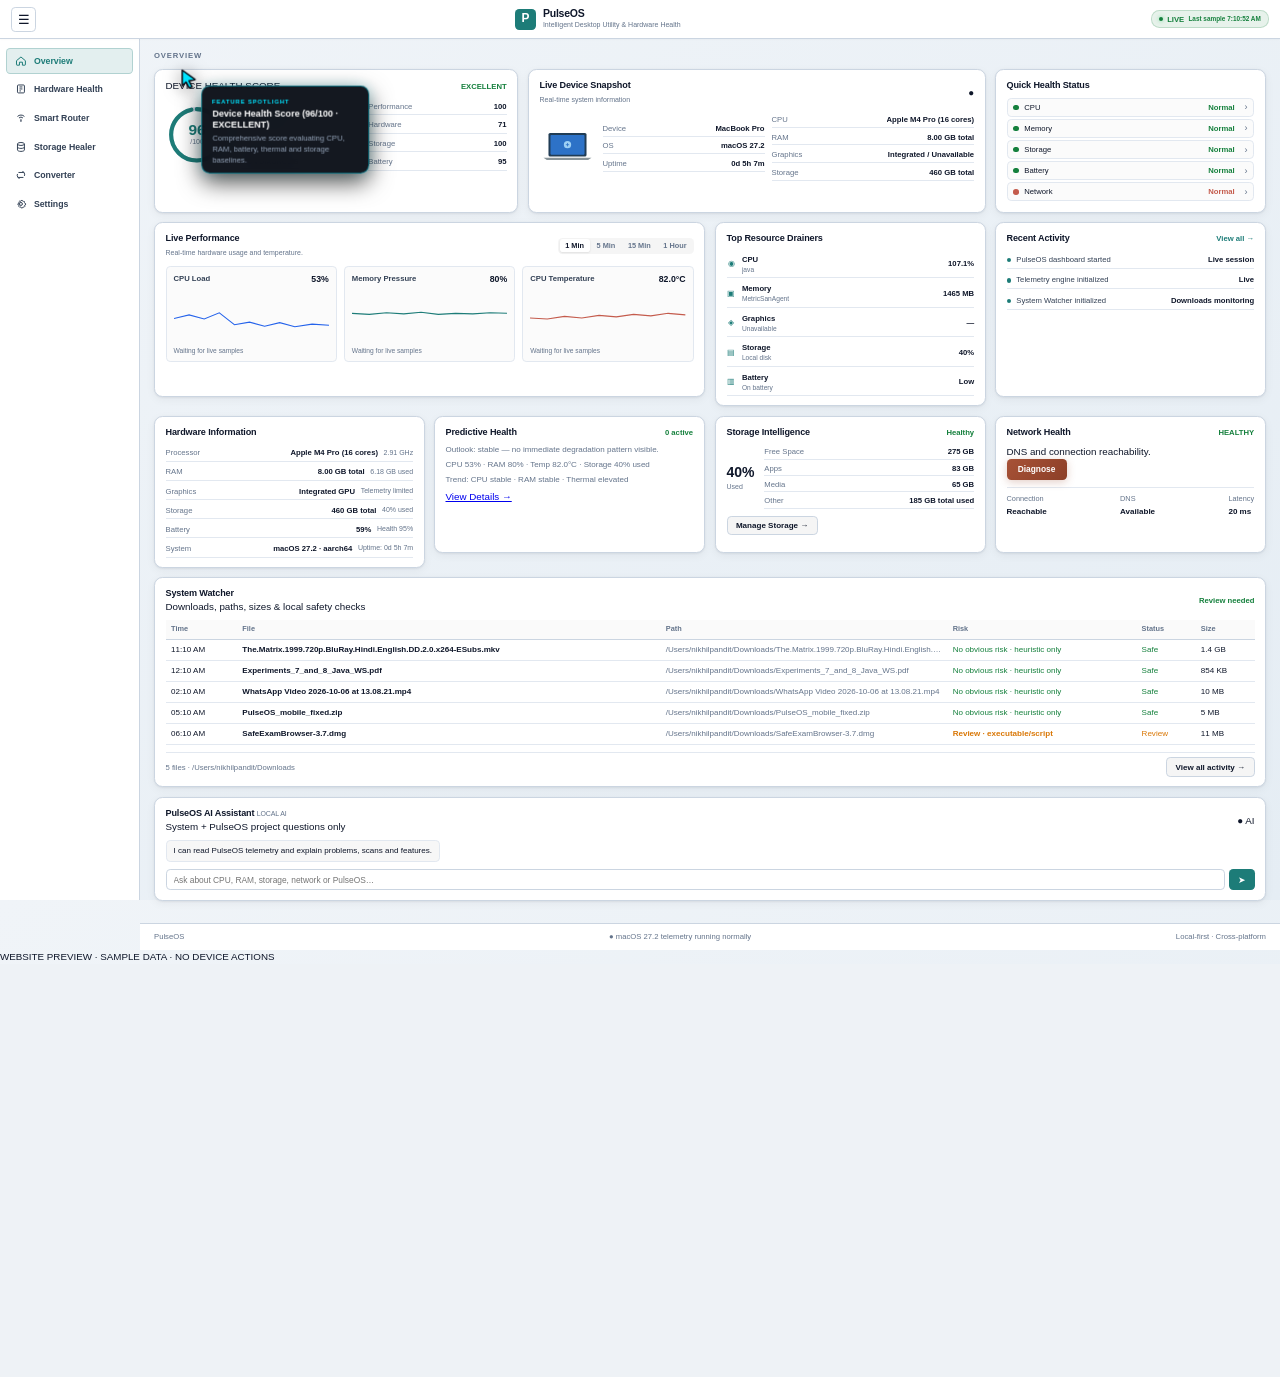
==== commit 24859f3e: "Update desktop, mobile, and website Co-authored-by: Copilot <223556219+Copilot@users.noreply.github." ====
--- a/website/demo/desktop/index.html
+++ b/website/demo/desktop/index.html
@@ -18,11 +18,12 @@
 <section class="view active-view" id="view-overview" data-page="overview">
 <div class="page-title page-title-minimal"><span class="kicker">OVERVIEW</span></div>
 <div class="overview-grid">
+<!-- Row 1: Health Score (4), Snapshot (5), Quick Status (3) -->
 <article class="panel health-score-panel overview-health-card">
   <div class="panel-heading"><span class="heading-with-icon"><svg class="panel-icon" viewBox="0 0 24 24"><circle cx="12" cy="12" r="8"/><path d="M12 7v5l3 2"/></svg>DEVICE HEALTH SCORE</span><b id="healthGrade" class="status-good">—</b></div>
   <div class="health-score-layout">
     <div class="score-visual"><div class="score-ring-animated"><svg viewBox="0 0 120 120" aria-hidden="true"><circle class="score-track" cx="60" cy="60" r="50"></circle><circle id="healthScoreArc" class="score-arc" cx="60" cy="60" r="50"></circle></svg><div class="score-center"><strong id="healthScore">—</strong><small>/100</small></div></div></div>
-    <div class="health-score-summary"><span id="healthGradeLarge" class="health-grade-chip">EXCELLENT</span><p id="healthReason">Your device is operating within the expected health range based on live telemetry.</p><button class="chip-button" data-action="diagnose">RUN DIAGNOSIS</button></div>
+    <div class="health-score-summary"><span id="healthGradeLarge" class="health-grade-chip">EXCELLENT</span><p id="healthReason">Score calculated from current CPU, memory, thermal, storage and battery signals.</p><button class="chip-button" data-action="diagnose">RUN DIAGNOSIS</button></div>
     <div class="health-four-rows">
       <div><span>Performance</span><b id="performanceHealth">—</b></div>
       <div><span>Hardware</span><b id="hardwareHealth">—</b></div>
@@ -33,22 +34,30 @@
 </article>
 <article class="panel snapshot-panel compact-snapshot">
   <div class="panel-heading"><div><h2 class="heading-with-icon"><svg class="panel-icon" viewBox="0 0 24 24"><rect x="3" y="5" width="18" height="13" rx="2"/><path d="M8 21h8M12 18v3"/></svg>Live Device Snapshot</h2><small>Real-time system information</small></div><span class="status-dot">●</span></div>
-  <div class="snapshot-content"><div class="device-illustration image-device" id="deviceIllustration"><img src="../devices/generic-laptop.svg" alt="Device" /><a class="device-image-credit" id="deviceImageCredit" hidden target="_blank" rel="noopener noreferrer"></a></div><div class="device-details"><span>Device <b id="deviceName">—</b></span><span>OS <b id="osName">—</b></span><span>Uptime <b id="uptimeValue">—</b></span></div><div class="spec-list"><span>CPU <b id="cpuSpec">—</b></span><span>RAM <b id="ramSpec">—</b></span><span>Graphics <b>Integrated / Unavailable</b></span><span>Storage <b id="storageSpec">—</b></span></div></div>
+  <div class="snapshot-content"><div class="device-illustration image-device" id="deviceIllustration"><img src="../devices/macbook-pro.svg" alt="Device" /><a class="device-image-credit" id="deviceImageCredit" hidden target="_blank" rel="noopener noreferrer"></a></div><div class="device-details"><span>Device <b id="deviceName">—</b></span><span>OS <b id="osName">—</b></span><span>Uptime <b id="uptimeValue">—</b></span></div><div class="spec-list"><span>CPU <b id="cpuSpec">—</b></span><span>RAM <b id="ramSpec">—</b></span><span>Graphics <b>Integrated / Unavailable</b></span><span>Storage <b id="storageSpec">—</b></span></div></div>
 </article>
 <article class="panel quick-status"><div class="panel-heading"><h2 class="heading-with-icon"><svg class="panel-icon" viewBox="0 0 24 24"><path d="M12 3 20 6v5c0 5-3.4 8.2-8 10-4.6-1.8-8-5-8-10V6z"/><path d="m9 12 2 2 4-4"/></svg>Quick Health Status</h2></div><div class="status-list"><button><i id="cpuStatusDot" class="status-good-dot"></i>CPU <b id="cpuStatusValue">—</b><span>›</span></button><button><i id="ramStatusDot" class="status-good-dot"></i>Memory <b id="ramStatusValue">—</b><span>›</span></button><button><i id="storageStatusDot" class="status-good-dot"></i>Storage <b id="storageStatusValue">—</b><span>›</span></button><button><i id="batteryStatusDot" class="status-good-dot"></i>Battery <b id="batteryStatusValue">—</b><span>›</span></button><button id="networkStatusRow" class="problem-row"><i id="networkStatusDot"></i>Network <b id="networkStatusValue">—</b><span>›</span></button></div></article>
+
+<!-- Row 2: Performance (6), Drainers (3), Activity (3) -->
+<article class="panel live-performance"><div class="panel-heading"><div><h2 class="heading-with-icon"><svg class="panel-icon" viewBox="0 0 24 24"><path d="M4 16l4-5 4 3 5-7 3 3"/></svg>Live Performance</h2><small>Real-time hardware usage and temperature.</small></div><div class="range-buttons"><button class="selected">1 Min</button><button>5 Min</button><button>15 Min</button><button>1 Hour</button></div></div><div class="chart-grid"><div class="chart-card"><span>CPU Load <b id="cpuChartValue">—</b></span><div class="chart blue"><svg viewBox="0 0 360 100" preserveAspectRatio="none"><path id="cpuChartPath" d="M0 55 L35 48 L70 56 L105 44 L140 67 L175 62 L210 70 L245 63 L280 71 L320 66 L360 68"/></svg></div><small id="cpuChartTime">Waiting for live samples</small></div><div class="chart-card"><span>Memory Pressure <b id="ramChartValue">—</b></span><div class="chart teal"><svg viewBox="0 0 360 100" preserveAspectRatio="none"><path id="ramChartPath" d="M0 45 L40 47 L80 44 L120 46 L160 43 L200 47 L240 45 L280 46 L320 44 L360 45"/></svg></div><small id="ramChartTime">Waiting for live samples</small></div><div class="chart-card"><span>CPU Temperature <b id="tempChartValue">—</b></span><div class="chart coral"><svg viewBox="0 0 360 100" preserveAspectRatio="none"><path id="tempChartPath" d="M0 54 L40 56 L80 51 L120 54 L160 49 L200 52 L240 47 L280 50 L320 45 L360 48"/></svg></div><small id="tempChartTime">Waiting for live samples</small></div></div></article>
 <article class="panel drainers"><div class="panel-heading"><h2 class="heading-with-icon"><svg class="panel-icon" viewBox="0 0 24 24"><rect x="4" y="4" width="16" height="16" rx="2"/><path d="M8 9h8M8 13h5M8 17h3"/></svg>Top Resource Drainers</h2></div><div class="drainer-list"><div><i>◉</i><span>CPU<small id="topCpuName">—</small></span><b id="topCpuValue">—</b></div><div><i>▣</i><span>Memory<small id="topRamName">—</small></span><b id="topRamValue">—</b></div><div><i>◈</i><span>Graphics<small>Unavailable</small></span><b>—</b></div><div><i>▤</i><span>Storage<small>Local disk</small></span><b id="storagePressureValue">—</b></div><div><i>▥</i><span>Battery<small id="batteryModeValue">—</small></span><b id="batteryImpactValue">—</b></div></div></article>
-<article class="panel live-performance"><div class="panel-heading"><div><h2 class="heading-with-icon"><svg class="panel-icon" viewBox="0 0 24 24"><path d="M4 16l4-5 4 3 5-7 3 3"/></svg>Live Performance</h2><small>Real-time hardware usage and temperature.</small></div><div class="range-buttons"><button class="selected">1 Min</button><button>5 Min</button><button>15 Min</button><button>1 Hour</button></div></div><div class="chart-grid"><div class="chart-card"><span>CPU Load <b id="cpuChartValue">—</b></span><div class="chart blue"><svg viewBox="0 0 360 100" preserveAspectRatio="none"><path id="cpuChartPath" d="M0 55 L35 48 L70 56 L105 44 L140 67 L175 62 L210 70 L245 63 L280 71 L320 66 L360 68"/></svg></div><small id="cpuChartTime">Waiting for live samples</small></div><div class="chart-card"><span>Memory Pressure <b id="ramChartValue">—</b></span><div class="chart teal"><svg viewBox="0 0 360 100" preserveAspectRatio="none"><path id="ramChartPath" d="M0 45 L40 47 L80 44 L120 46 L160 43 L200 47 L240 45 L280 46 L320 44 L360 45"/></svg></div><small id="ramChartTime">Waiting for live samples</small></div><div class="chart-card"><span>CPU Temperature <b id="tempChartValue">—</b></span><div class="chart coral"><svg viewBox="0 0 360 100" preserveAspectRatio="none"><path id="tempChartPath" d="M0 54 L40 56 L80 51 L120 54 L160 49 L200 52 L240 47 L280 50 L320 45 L360 48"/></svg></div><small id="tempChartTime">Waiting for live samples</small></div></div></article>
+<article class="panel activity"><div class="panel-heading"><h2 class="heading-with-icon"><svg class="panel-icon" viewBox="0 0 24 24"><circle cx="12" cy="12" r="8"/><path d="M12 7v5l3 2"/></svg>Recent Activity</h2><a href="#">View all →</a></div><div class="activity-list"><span><i></i>PulseOS dashboard started <b>Live session</b></span><span><i></i>Telemetry engine initialized <b>Live</b></span><span><i></i>Storage analysis <b>Waiting</b></span><span><i></i>System Watcher <b>Monitoring</b></span></div></article>
+
+<!-- Row 3: Hardware (3), Predictive (3), Storage Intel (3), Network (3) -->
+<article class="panel hardware-info"><div class="panel-heading"><h2 class="heading-with-icon"><svg class="panel-icon" viewBox="0 0 24 24"><rect x="5" y="5" width="14" height="14" rx="2"/><path d="M9 9h6v6H9zM9 2v3M15 2v3M9 19v3M15 19v3M2 9h3M2 15h3M19 9h3M19 15h3"/></svg>Hardware Information</h2></div><div class="info-rows"><span>Processor <b id="hardwareProcessor">—</b><em id="hardwareClock">—</em></span><span>RAM <b id="hardwareRam">—</b><em id="hardwareRamUsed">—</em></span><span>Graphics <b>Integrated GPU</b><em>Telemetry limited</em></span><span>Storage <b id="hardwareStorage">—</b><em id="hardwareStorageUsed">—</em></span><span>Battery <b id="hardwareBattery">—</b><em id="hardwareBatteryHealth">—</em></span><span>System <b id="systemInfo">—</b><em id="hardwareUptime">—</em></span></div></article>
+<article class="panel predictive"><div class="panel-heading"><h2 class="heading-with-icon"><svg class="panel-icon" viewBox="0 0 24 24"><path d="M4 17l5-6 4 3 7-8"/><path d="M17 6h3v3"/></svg>Predictive Health</h2><b id="predictionStatus" class="status-good">—</b></div><p id="predictionOutlook"><strong>Outlook: waiting</strong></p><p id="predictionInputs">CPU — · RAM — · Temp — · Storage —</p><p id="predictionTrend">Trend: waiting for live samples.</p><a href="#hardware" data-view="hardware">View Details →</a></article>
+<article class="panel storage-intelligence"><div class="panel-heading"><h2 class="heading-with-icon"><svg class="panel-icon" viewBox="0 0 24 24"><ellipse cx="12" cy="6" rx="7" ry="3"/><path d="M5 6v6c0 1.7 3.1 3 7 3s7-1.3 7-3V6M5 12v6c0 1.7 3.1 3 7 3s7-1.3 7-3v-6"/></svg>Storage Intelligence</h2><span id="overviewStorageHealth" class="status-good">—</span></div><div class="storage-mini"><strong>— <small>Used</small></strong><div><span>Free Space <b>—</b></span><span>Apps <b>—</b></span><span>Media <b>—</b></span><span>Other <b>—</b></span></div></div><button class="soft-button">Manage Storage →</button></article>
+<article class="panel network-health"><div class="panel-heading"><h2 class="heading-with-icon"><svg class="panel-icon" viewBox="0 0 24 24"><path d="M5 9a10 10 0 0 1 14 0M8 12a6 6 0 0 1 8 0M11 15a2 2 0 0 1 2 0"/><circle cx="12" cy="18" r="1"/></svg>Network Health</h2><span id="overviewNetworkHealth" class="status-good">—</span></div><div class="network-health-content"><p>DNS and connection reachability.</p><button class="primary-button" data-action="diagnose">Diagnose</button><div class="network-mini"><span>Connection<b id="ovNetConn">—</b></span><span>DNS<b id="ovNetDns">—</b></span><span>Latency<b id="ovNetLatency">—</b></span></div></div></article>
+
+<!-- Row 4: System Watcher Table (12) -->
+<article class="panel system-watcher"><div class="panel-heading"><div><h2 class="heading-with-icon"><svg class="panel-icon" viewBox="0 0 24 24"><path d="M4 7h16v13H4z"/><path d="M8 7V4h8v3M8 11h8M8 15h5"/></svg>System Watcher</h2><p class="panel-note">Downloads, paths, sizes &amp; local safety checks</p></div><span class="status-good" id="watcherStatus">Monitoring</span></div><div class="watcher-table-wrap"><table class="watcher-table"><thead><tr><th>Time</th><th>File</th><th>Path</th><th>Risk</th><th>Status</th><th>Size</th></tr></thead><tbody id="watcherList"><tr><td colspan="6">Loading watcher data…</td></tr></tbody></table></div><div class="watcher-footer"><span id="watcherSummary">Monitoring Downloads</span><button class="soft-button" id="watcherViewAll">View all activity →</button></div></article>
+
+<!-- Row 5: AI Assistant (12) -->
 <article class="panel assistant">
 <div class="panel-heading"><div><h2 class="heading-with-icon"><svg class="panel-icon" viewBox="0 0 24 24"><rect x="4" y="5" width="16" height="14" rx="3"/><path d="M8 10h8M8 14h5M12 2v3"/></svg>PulseOS AI Assistant <small>LOCAL AI</small></h2><p class="assistant-scope">System + PulseOS project questions only</p></div><span class="ai-live">● AI</span></div>
 <div class="assistant-messages" id="assistantMessages"><div class="assistant-message ai">I can read PulseOS telemetry and explain problems, scans and features.</div></div>
 <div class="ask-box"><input id="assistantInput" placeholder="Ask about CPU, RAM, storage, network or PulseOS…" aria-label="Ask PulseOS"><button id="assistantSend" aria-label="Send question">➤</button></div>
 </article>
-<article class="panel activity"><div class="panel-heading"><h2 class="heading-with-icon"><svg class="panel-icon" viewBox="0 0 24 24"><circle cx="12" cy="12" r="8"/><path d="M12 7v5l3 2"/></svg>Recent Activity</h2><a href="#">View all →</a></div><div class="activity-list"><span><i></i>PulseOS dashboard started <b>Live session</b></span><span><i></i>Telemetry engine initialized <b>Live</b></span><span><i></i>Storage analysis <b>Waiting</b></span><span><i></i>System Watcher <b>Monitoring</b></span></div></article>
-<article class="panel hardware-info"><div class="panel-heading"><h2 class="heading-with-icon"><svg class="panel-icon" viewBox="0 0 24 24"><rect x="5" y="5" width="14" height="14" rx="2"/><path d="M9 9h6v6H9zM9 2v3M15 2v3M9 19v3M15 19v3M2 9h3M2 15h3M19 9h3M19 15h3"/></svg>Hardware Information</h2></div><div class="info-rows"><span>Processor <b id="hardwareProcessor">—</b><em id="hardwareClock">—</em></span><span>RAM <b id="hardwareRam">—</b><em id="hardwareRamUsed">—</em></span><span>Graphics <b>Integrated GPU</b><em>Telemetry limited</em></span><span>Storage <b id="hardwareStorage">—</b><em id="hardwareStorageUsed">—</em></span><span>Battery <b id="hardwareBattery">—</b><em id="hardwareBatteryHealth">—</em></span><span>System <b id="systemInfo">—</b><em id="hardwareUptime">—</em></span></div></article>
-<article class="panel predictive"><div class="panel-heading"><h2 class="heading-with-icon"><svg class="panel-icon" viewBox="0 0 24 24"><path d="M4 17l5-6 4 3 7-8"/><path d="M17 6h3v3"/></svg>Predictive Health</h2><b id="predictionStatus" class="status-good">—</b></div><p id="predictionOutlook"><strong>Outlook: waiting</strong></p><p id="predictionInputs">CPU — · RAM — · Temp — · Storage —</p><p id="predictionTrend">Trend: waiting for live samples.</p><a href="#hardware" data-view="hardware">View Details →</a></article>
-<article class="panel network-health"><div class="panel-heading"><h2 class="heading-with-icon"><svg class="panel-icon" viewBox="0 0 24 24"><path d="M5 9a10 10 0 0 1 14 0M8 12a6 6 0 0 1 8 0M11 15a2 2 0 0 1 2 0"/><circle cx="12" cy="18" r="1"/></svg>Network Health</h2><span id="overviewNetworkHealth" class="status-good">—</span></div><div class="network-health-content"><p>DNS and connection reachability.</p><button class="primary-button" data-action="diagnose">Diagnose</button><div class="network-mini"><span>Connection<b id="ovNetConn">—</b></span><span>DNS<b id="ovNetDns">—</b></span><span>Latency<b id="ovNetLatency">—</b></span></div></div></article>
-<article class="panel storage-intelligence"><div class="panel-heading"><h2 class="heading-with-icon"><svg class="panel-icon" viewBox="0 0 24 24"><ellipse cx="12" cy="6" rx="7" ry="3"/><path d="M5 6v6c0 1.7 3.1 3 7 3s7-1.3 7-3V6M5 12v6c0 1.7 3.1 3 7 3s7-1.3 7-3v-6"/></svg>Storage Intelligence</h2><span id="overviewStorageHealth" class="status-good">—</span></div><div class="storage-mini"><strong>— <small>Used</small></strong><div><span>Free Space <b>—</b></span><span>Apps <b>—</b></span><span>Media <b>—</b></span><span>Other <b>—</b></span></div></div><button class="soft-button">Manage Storage →</button></article>
-<article class="panel system-watcher"><div class="panel-heading"><div><h2 class="heading-with-icon"><svg class="panel-icon" viewBox="0 0 24 24"><path d="M4 7h16v13H4z"/><path d="M8 7V4h8v3M8 11h8M8 15h5"/></svg>System Watcher</h2><p class="panel-note">Downloads, paths, sizes &amp; local safety checks</p></div><span class="status-good" id="watcherStatus">Monitoring</span></div><div class="watcher-table-wrap"><table class="watcher-table"><thead><tr><th>Time</th><th>File</th><th>Path</th><th>Risk</th><th>Status</th><th>Size</th></tr></thead><tbody id="watcherList"><tr><td colspan="6">Loading watcher data…</td></tr></tbody></table></div><div class="watcher-footer"><span id="watcherSummary">Monitoring Downloads</span><button class="soft-button" id="watcherViewAll">View all activity →</button></div></article>
 </div></section>
 <section class="view" id="view-hardware" data-page="hardware"><div class="page-title page-title-minimal"><span class="kicker">HARDWARE HEALTH</span></div><div class="hardware-diagnosis-bar"><button class="primary-button" data-action="diagnose">Run Full Diagnosis →</button><span id="hardwareDiagnosisStatus">Waiting for diagnosis.</span></div><div class="health-list" id="healthList"></div></section>
 <section class="view" id="view-router" data-page="router"><div class="page-title page-title-minimal"><span class="kicker">SMART ROUTER</span></div>
@@ -59,5 +68,5 @@
 <section class="view" id="view-storage" data-page="storage"><div class="page-title page-title-minimal"><span class="kicker">STORAGE HEALER</span><span class="ai-safe">◉ AI Safety Review <small>Checks files safely, suggests what to keep.</small></span></div><div class="action-row"><button class="primary-button" data-action="scan">⌕ Scan Now</button><button class="secondary-button" data-action="clean">▥ Clean Selected (Safe Only)</button><button class="secondary-button" data-action="cache">◌ Clear Cache</button><button class="secondary-button" id="btnStorageAskAi">✦ Ask AI</button></div><div class="storage-top"><article class="panel storage-usage"><div class="panel-heading"><h2>STORAGE USAGE</h2><b>Waiting for scan</b></div><div class="disk-line"><span>▰ Local Disk</span><b>— Free</b></div><div class="usage-bar"><i></i></div><div class="storage-stats-grid"><div class="storage-stat-pill"><span>Total Disk</span><b id="stUsageTotal">—</b></div><div class="storage-stat-pill"><span>Used Space</span><b id="stUsageUsed">—</b></div><div class="storage-stat-pill"><span>Free Space</span><b id="stUsageFree">—</b></div><div class="storage-stat-pill"><span>File Count</span><b id="stUsageFiles">—</b></div></div></article><article class="panel category-panel"><div class="donut"><strong>—<small>Used</small></strong></div><div class="category-list"><span><i></i>Large Files <b>—</b></span><span><i></i>Log Files <b>—</b></span><span><i></i>Cache Files <b>—</b></span><span><i></i>Other Used <b>—</b></span><span><i></i>Scan Status <b>Not scanned</b></span></div></article><aside class="storage-side"><article class="panel"><div class="panel-heading"><h2>QUICK ACTIONS</h2></div><div class="quick-actions"><button data-action="free-space">✦ <span>Free Space<small>Clean junk &amp; temp files<br><span id="quickFreeEstimate">~ 0 MB</span></small></span></button><button data-action="clear-cache">▣ <span>Clear Cache<small>RAM &amp; app cache<br><span id="quickCacheEstimate">~ 0 MB</span></small></span></button><button data-action="clear-logs">▤ <span>Clear Logs<small>System &amp; app logs<br><span id="quickLogsEstimate">~ 0 MB</span></small></span></button><button data-action="safe-cleanup">◆ <span>Safe Cleanup<small>AI verified safe files</small></span></button></div></article><article class="panel candidate-panel"><div class="panel-heading"><h2>LARGE FILES (TOP 5)</h2><a href="#">View All →</a></div><div class="candidate-list"><span>Run Scan Now to find real large files.</span></div></article></aside></div><article class="panel files-panel"><div class="tabs"><button class="selected" data-cat="all">▤ All</button><button data-cat="large">▤ Large Files</button><button data-cat="logs">▥ Log Files</button><button data-cat="cache">◉ Cache Files</button><button data-cat="others">◌ Others</button><button data-cat="ai">✦ AI Suggestions <b>0</b></button></div><div class="file-table"><div class="file-head"><span></span><span>File Name</span><span>Path</span><span>Size</span><span>Used Before</span><span>Status</span><span>Action</span></div><div class="file-row"><span></span><b>Run Scan Now</b><span>Real files will appear here after scanning.</span><strong>—</strong><span>—</span><em>Waiting for scan</em><button>Review</button></div></div></article></section>
 <section class="view" id="view-converter" data-page="converter"><div class="page-title"><div><span class="kicker">CONVERTER</span><h1>File Converter</h1><p>Convert your files quickly and easily. Supports multiple formats and works offline.</p></div><span class="offline-pill">● 100% Local &amp; Offline</span></div><div class="converter-layout"><div><div class="converter-tabs"><button class="selected">▧ Image</button><button>▣ Video</button><button>♬ Audio</button><button>▤ Document</button><button>▥ Ebook</button><button>◈ Archive</button></div><article class="panel drop-zone"><div>＋</div><h2>Drag &amp; Drop Files Here</h2><p>or click to browse from your device</p><small>Supports: JPG, PNG, WEBP, BMP, TIFF, GIF &nbsp; (Multi-select enabled · Multiple Images to 1 PDF supported)</small><div class="file-select-btns" style="display:flex;gap:8px;margin-top:8px"><button class="primary-button" id="btnChooseFiles">▱ Choose File(s)</button></div></article><div class="convert-controls panel"><label>Target Format<select><option>PNG</option><option>JPG</option><option>WEBP</option><option>PDF (Merge Images)</option></select></label><label>Output File Name (Optional)<input id="customOutputName" placeholder="Clean name (leave blank for original)"></label><label>Quality (for JPG/WebP)<input type="range" value="85"><b>85%</b></label><label>Output Folder<input value="~/PulseOS/Converted"><button>Browse</button></label><button class="primary-button" id="btnConvertNow">◌ Convert →</button></div><article class="panel recent-panel"><div class="panel-heading"><h2>◷ Recent Conversions</h2><a href="#">View All →</a></div><div class="conversion-empty">No conversions completed in this session.</div></article></div><aside class="converter-side"><article class="panel progress-panel"><div class="panel-heading"><h2>Conversion Progress</h2></div><div class="conversion-empty">No files are being converted.</div></article><article class="panel supported-panel"><h2>▧ Supported Formats (Image)</h2><div><span>JPG <b>JPEG</b></span><span>PNG <b>PNG</b></span><span>WEBP <b>WEBP</b></span><span>BMP <b>BMP</b></span><span>TIFF <b>TIFF</b></span><span>PDF <b>Multi-page</b></span></div><h2>⚡ Why Use PulseOS Converter?</h2><p>✓ Fast &amp; lightweight<br>✓ 100% offline processing<br>✓ Clean filenames (No .pulseos tags)<br>✓ Multiple images to 1 PDF<br>✓ No data leaves your device</p></article></aside></div></section>
 <section class="view" id="view-settings" data-page="settings"><div class="page-title page-title-minimal"><span class="kicker">SETTINGS</span></div><div class="settings-layout"><header class="settings-navbar"><div class="settings-nav-header"><button class="settings-toggle" id="settingsToggle" aria-expanded="true" title="Toggle settings menu">☰</button><span class="settings-navbar-label">Settings Menu</span></div><div class="settings-nav-items"><button class="selected" data-setting-tab="0">⚙ General<small>Basic app settings</small></button><button data-setting-tab="1">▣ System<small>Performance &amp; font</small></button><button data-setting-tab="2">⬟ Privacy &amp; Security<small>Permissions &amp; data</small></button><button data-setting-tab="3">▦ App Management<small>Installed apps</small></button><button data-setting-tab="4">⌁ Network<small>DNS &amp; interface</small></button><button data-setting-tab="5">✹ Appearance<small>Theme &amp; colors</small></button><button data-setting-tab="6">● About<small>Version &amp; device</small></button></div></header><div class="settings-content"><article class="panel settings-card"><h2>⚙ General Settings</h2><label>Launch on startup<small>Open PulseOS when your system starts</small><input type="checkbox" checked></label><label>Show in system tray<small>Keep PulseOS available in the background</small><input type="checkbox" checked></label><label>Automatic updates<small>Check for updates automatically</small><input type="checkbox" checked></label><label>Update channel<small>Choose how you want to receive updates</small><select><option>Stable (Recommended)</option><option>Beta</option></select></label></article><article class="panel settings-card"><h2>▣ System Settings</h2><label>Language<small>Select your preferred language</small><select><option>English (United States)</option></select></label><label>System font size<small>Adjust text size across the application</small><select id="systemFontSizeSelect"><option value="13px">13px</option><option value="14px" selected>14px (Default)</option><option value="15px">15px</option><option value="16px">16px</option></select></label><label>Start minimized<small>Launch PulseOS in the system tray</small><input type="checkbox"></label><label>Notifications<small>Show system notifications</small><input type="checkbox" checked></label></article><article class="panel settings-card"><h2>⬟ Privacy &amp; Security</h2><label>Data collection<small>Help improve PulseOS by sharing anonymous usage data</small><input type="checkbox" checked></label><label>Crash reports<small>Send crash reports to help fix issues</small><input type="checkbox" checked></label><label id="settingsPermissionsRow" style="cursor:pointer">Permissions<small>Manage app permissions and access</small><b>›</b></label><label id="settingsFirewallRow" style="cursor:pointer">Firewall status<small>Check and manage firewall settings</small><em class="enabled">● Enabled</em></label></article><article class="panel settings-card"><h2>▦ App Management</h2><label id="settingsDefaultAppsRow" style="cursor:pointer">Default apps<small>Set default apps for files and links</small><b>›</b></label><label id="settingsInstalledAppsRow" style="cursor:pointer">Installed apps<small>View and manage installed applications</small><b>›</b></label><label id="settingsAppPermsRow" style="cursor:pointer">App permissions<small>Control app access and permissions</small><b>›</b></label><label id="settingsAutoStartRow" style="cursor:pointer">Auto-start apps<small>Manage which apps start automatically</small><b>›</b></label></article><article class="panel settings-card"><h2>⌁ Network Settings</h2><label>Interface prioritization<small>Prioritize Ethernet over Wi-Fi when available</small><input type="checkbox" checked></label><label>DNS resolution mode<small>Choose preferred local DNS resolver</small><select><option>System Default</option><option>Cloudflare (1.1.1.1)</option><option>Google (8.8.8.8)</option></select></label><label>Bandwidth monitoring<small>Sample per-second transmit and receive rates</small><input type="checkbox" checked></label><label>Local subnet scanner<small>Allow local network diagnosis and gateway lookup</small><input type="checkbox" checked></label></article><article class="panel settings-card"><h2>✹ Appearance</h2><label>Theme<small>Choose your preferred theme</small><span class="segmented"><button>Dark</button><button class="selected">Light</button><button>Auto</button></span></label><label>Accent color<small>Highlight color for the interface</small><span class="swatches"><i title="Teal"></i><i title="Purple"></i><i title="Cyan"></i><i title="Orange"></i><i title="Pink"></i><i title="Slate"></i></span></label><label>Font size<small>Adjust the overall font size</small><select id="appearanceFontSizeSelect"><option value="13px">13px</option><option value="14px" selected>14px</option><option value="15px">15px</option><option value="16px">16px</option></select></label><label>Compact mode<small>Use a more compact layout</small><input type="checkbox"></label></article><article class="panel settings-card about-card"><h2>● About PulseOS</h2><div class="about-brand"><span class="brand-mark">P</span><b>PulseOS<small>Intelligent Device Utility &amp; Hardware Health</small></b></div><p>Version <b>v1.0.0</b></p><p>Operating System <b id="aboutOsName">Mac OS X</b></p><p>Hardware Model <b id="aboutDeviceModel">Apple MacBook</b></p><p>Architecture <b id="aboutArch">aarch64</b></p><p>Update status <strong id="aboutUpdateStatus">● Up to date</strong></p><button class="soft-button" id="btnCheckUpdates">↻ Check for Updates</button></article></div></div></section>
-</main><footer class="app-footer"><span>PulseOS</span><span id="footerStatus">● All components are running normally</span><span>Local-first · Cross-platform</span></footer></div><div class="toast" id="toast" role="status"></div><div class="detail-overlay" id="detailOverlay" role="dialog" aria-modal="true"><article class="detail-dialog"><div class="detail-dialog-heading"><div><span class="kicker">LIVE DETAIL</span><h2 id="detailTitle">PulseOS Detail</h2></div><button class="detail-close" id="detailClose" aria-label="Close details">×</button></div><p id="detailSubtitle" class="detail-subtitle"></p><div id="detailRows" class="detail-rows"></div><div id="detailActions" class="detail-actions" style="display:none"></div></article></div><script src="demo-bridge.js"></script><script src="app.js"></script>
+</main><footer class="app-footer"><span>PulseOS</span><span id="footerStatus">● All components are running normally</span><span>Local-first · Cross-platform</span></footer></div><div class="toast" id="toast" role="status"></div><div class="detail-overlay" id="detailOverlay" role="dialog" aria-modal="true"><article class="detail-dialog"><div class="detail-dialog-heading"><div><span class="kicker">LIVE DETAIL</span><h2 id="detailTitle">PulseOS Detail</h2></div><button class="detail-close" id="detailClose" aria-label="Close details">×</button></div><p id="detailSubtitle" class="detail-subtitle"></p><div id="detailRows" class="detail-rows"></div><div id="detailActions" class="detail-actions" style="display:none"></div></article></div><script src="demo-bridge.js"></script><script src="app.js"></script><script src="tour.js"></script>
 </body></html>
--- a/website/demo/desktop/styles.css
+++ b/website/demo/desktop/styles.css
@@ -1,2159 +1,3357 @@
-.router-layout{display:grid;grid-template-columns:minmax(0,2.35fr) minmax(250px,.95fr);gap:10px}.router-main,.router-side{display:grid;align-content:start;gap:10px}.router-hero{display:flex;align-items:center;gap:14px;min-height:84px}.router-icon{width:48px;height:48px;border-radius:11px;background:#075d59;color:#b8f3e5;display:grid;place-items:center;font-size:31px}.router-hero h2{margin:0;font-size:18px}.router-hero p,.scan-copy p{margin:3px 0 0;color:var(--muted);font-size:11px}.router-live{align-self:start;background:#e9dfd9;color:#915039}.network-scan{display:grid;grid-template-columns:45px 1fr 95px 75px;align-items:center;gap:12px;min-height:93px}.scan-icon{width:42px;height:42px;border:3px solid #3e5d6c;border-radius:50%;display:grid;place-items:center;font-size:24px}.scan-copy h2{font-size:14px;margin:0}.scan-copy .primary-button{margin-top:8px;padding:6px 12px;font-size:10px}.network-scan>div:not(.scan-copy):not(.scan-icon){border-left:1px solid var(--line);padding-left:11px;font-size:10px}.network-scan>div:not(.scan-copy):not(.scan-icon) b,.network-scan>div:not(.scan-copy):not(.scan-icon) span{display:block}.network-scan>div:not(.scan-copy):not(.scan-icon) span{color:var(--muted);margin-top:4px}.process-panel{padding:10px}.process-heading{display:flex;justify-content:space-between;align-items:center;gap:10px;margin-bottom:10px}.process-heading h2{font-size:13px;margin:0}.process-heading h2 em,.router-performance h2 em,.network-health h2 em{font-style:normal;color:#8e4a32;background:#f3e3d9;border-radius:12px;padding:3px 7px;font-size:9px;margin-left:5px}.process-heading>div{display:flex;gap:5px}.process-heading input,.process-heading select,.process-heading button{border:1px solid var(--line);background:#f7f9f9;border-radius:5px;padding:6px 8px;font-size:10px}.process-heading input{width:165px}.process-table{border:1px solid var(--line);border-radius:6px;overflow:hidden}.process-head,.process-row{display:grid;grid-template-columns:22px 2.1fr .55fr .65fr .65fr 1fr .8fr 1.1fr;gap:7px;align-items:center;padding:7px 8px;font-size:10px}.process-head{color:#56646d;background:#f5f7f8;font-size:9px}.process-row{border-top:1px solid #e8edef;min-height:35px}.process-row b small{display:block;color:var(--muted);font-size:8px;font-weight:400}.process-row em{font-style:normal;color:#996242}.process-row strong{font-size:9px;background:#a45b3d;color:white;border-radius:11px;padding:4px 8px;text-align:center;font-weight:600}.process-row button{border:1px solid var(--line);background:#f4f7f7;border-radius:5px;padding:4px;font-size:9px}.network-health h2,.connection-details h2,.quick-router h2,.router-performance h2,.recent-router h2,.guided-actions h2{font-size:12px;margin:0}.network-health h2 em{background:#e1f0e8;color:#3b805f}.network-metrics{display:grid;grid-template-columns:1.2fr 1fr 1fr 1fr;gap:10px;margin-top:14px}.network-metrics span{font-size:9px;color:var(--muted);border-right:1px solid var(--line)}.network-metrics b{display:block;color:var(--ink);margin-top:6px;font-size:10px}.network-metrics span:first-child b{color:#40815f}.connection-details{display:grid;gap:7px}.connection-details h2{margin-bottom:4px}.connection-details span{display:flex;justify-content:space-between;color:var(--muted);font-size:10px}.connection-details b{color:var(--ink)}.quick-router>div{display:grid;grid-template-columns:repeat(3,1fr);gap:6px;margin-top:10px}.quick-router button{border:1px solid var(--line);background:#fff;border-radius:6px;padding:9px 5px;text-align:left;color:#9c5137;font-size:17px}.quick-router button b,.quick-router button small{display:block}.quick-router button b{color:var(--ink);font-size:9px;margin-top:5px}.quick-router button small{color:var(--muted);font-size:8px;margin-top:3px}.router-performance h2 em{float:right}.mini-rings{display:flex;justify-content:space-around;margin:12px 0}.mini-rings span{width:59px;height:59px;border-radius:50%;background:conic-gradient(#6fa79a 0 32%,#e5eaeb 32%);display:grid;place-content:center;text-align:center}.mini-rings span:first-child{background:conic-gradient(#6fa79a 0 9%,#e5eaeb 9%)}.mini-rings i{font-style:normal;font-weight:700;font-size:13px}.mini-rings small{font-size:8px;color:var(--muted)}.router-stats{display:grid;grid-template-columns:1fr 1fr;gap:7px}.router-stats span{font-size:9px;color:var(--muted)}.router-stats b{display:block;color:var(--ink);font-size:10px;margin-top:4px}.recent-router{display:grid;gap:0}.recent-router h2{margin-bottom:5px}.recent-router h2 a{float:right;color:#4b6f74;font-size:9px}.recent-router>span{border-top:1px solid var(--line);padding:7px 0;font-size:9px;color:#4d5d65}.recent-router b{float:right;font-weight:400;color:var(--muted)}.guided-actions{display:grid;gap:6px}.guided-actions button{position:relative;text-align:left;border:1px solid var(--line);border-radius:6px;background:#f7f8f8;padding:8px 25px 8px 9px;font-size:10px;font-weight:700}.guided-actions small{display:block;font-weight:400;color:var(--muted);font-size:8px;margin-top:2px}.guided-actions b{position:absolute;right:8px;top:14px;font-size:17px;color:#65747c}@media(max-width:760px){.router-layout{grid-template-columns:1fr}.network-scan{grid-template-columns:40px 1fr}.network-scan>div:not(.scan-copy):not(.scan-icon){border-left:0;padding-left:0}.process-heading{display:block}.process-heading>div{margin-top:8px}.process-heading input{width:100%}.process-head{display:none}.process-row{grid-template-columns:22px 1fr 55px 65px}.process-row span:nth-of-type(1),.process-row span:nth-of-type(2),.process-row em{display:none}.process-row strong{grid-column:3}.process-row button{grid-column:4}}
-:root{--bg:#eef2f5;--panel:#fff;--ink:#16212b;--muted:#6d7881;--line:#d8e0e5;--teal:#54b7a8;--teal-dark:#278c82;--good:#3e9e78;--coral:#b7674a;--shadow:0 2px 8px #27313d18;--radius:8px}*{box-sizing:border-box}html{scroll-behavior:smooth}body{margin:0;background:linear-gradient(135deg,#f2f5f7 0%,#e8edf0 48%,#f5f7f8 100%);color:var(--ink);font:13px/1.35 "Avenir Next",Avenir,Helvetica,sans-serif}button,input,select{font:inherit}button{cursor:pointer}.app-header{height:80px;background:#f8fafb;border-bottom:1px solid var(--line);display:flex;align-items:center;padding:0 22px;gap:26px;position:sticky;top:0;z-index:20}.brand{display:flex;align-items:center;gap:10px;text-decoration:none;color:var(--ink);min-width:225px}.brand-mark{width:27px;height:27px;display:grid;place-items:center;border-radius:5px 11px 5px 11px;background:var(--teal);color:white;font-size:20px;font-weight:800}.brand strong{display:block;font-size:20px;letter-spacing:-.8px}.brand small{display:block;font-size:8px;letter-spacing:.25px;font-weight:700;color:#4a5660;margin-top:2px}.top-nav{display:flex;align-self:stretch;gap:6px;flex:1}.nav-item{border:0;background:transparent;padding:0 11px;color:#34424d;font-size:12px;white-space:nowrap;border-bottom:3px solid transparent}.nav-item:hover,.nav-item.active{background:#e7eff1;border-bottom-color:var(--teal-dark)}.header-tools{display:flex;align-items:center;gap:8px;white-space:nowrap}.mode-pill,.live-pill{background:#d6eee4;color:#267054;border-radius:18px;padding:6px 10px;font-size:11px;font-weight:700}.live-pill{background:#e8f3ee}.mode-pill i,.live-pill i{display:inline-block;width:7px;height:7px;border-radius:50%;background:var(--good);margin-right:4px}.live-pill small{font-weight:400;margin-left:3px}.refresh-button,.window-button,.soft-button{border:1px solid var(--line);background:#f7fafb;border-radius:6px;padding:7px 11px;color:var(--ink);box-shadow:var(--shadow)}.window-button{font-size:17px;padding:5px 9px}.app-main{max-width:1440px;margin:auto;padding:18px 22px 38px}.view{display:none}.view.active-view{display:block;animation:appear .2s ease-out}@keyframes appear{from{opacity:.2;transform:translateY(4px)}to{opacity:1;transform:none}}.page-title{display:flex;align-items:end;justify-content:space-between;gap:14px;margin-bottom:10px}.kicker{font-size:11px;letter-spacing:1.1px;font-weight:800;color:#65737d}.page-title h1{font-size:18px;margin:5px 0 2px;letter-spacing:-.3px}.page-title p{margin:0;color:var(--muted);font-size:11px}.title-actions,.action-row{display:flex;gap:8px}.primary-button,.secondary-button{border:0;border-radius:6px;padding:9px 15px;background:#9f4d31;color:#fff;box-shadow:0 2px 4px #56302035;font-weight:700}.secondary-button{background:#67ad9e}.panel{background:rgba(255,255,255,.92);border:1px solid var(--line);border-radius:var(--radius);box-shadow:var(--shadow);padding:9px 10px}.panel-heading{display:flex;align-items:center;justify-content:space-between;gap:8px}.panel-heading h2{font-size:12px;margin:0}.panel-heading small{display:block;color:var(--muted);font-size:9px;font-weight:400;margin-top:2px}.panel-heading>a,.predictive a{color:#3f6f76;font-size:11px}.status-good{color:#39815e;background:#dcefe5;border-radius:13px;padding:4px 8px;font-size:10px}.overview-grid{display:grid;grid-template-columns:1.08fr 2.1fr 1.12fr;gap:4px;align-items:start}.score-layout{display:flex;align-items:center;gap:12px;padding:8px 0}.score-ring{width:82px;height:82px;flex:0 0 auto;display:grid;place-content:center;text-align:center;border-radius:50%;background:conic-gradient(var(--teal) 0 91%,#e4e9eb 91%);position:relative}.score-ring:after{content:"";position:absolute;inset:7px;background:#fff;border-radius:50%}.score-ring strong,.score-ring small{position:relative;z-index:1}.score-ring strong{font-size:24px;color:#65a48f}.score-ring small{font-size:10px;color:#7c878e}.score-layout p{font-size:10px;color:#34444d;margin:0;line-height:1.35}.chip-button{border:0;background:#e3e8ea;border-radius:12px;font-size:10px;padding:5px 9px;color:#3f4b53}.snapshot-panel{grid-column:2}.snapshot-content{display:grid;grid-template-columns:110px 1fr 1.18fr;gap:10px;align-items:center;margin-top:8px}.device-illustration{width:104px;height:72px;position:relative;margin:auto}.device-screen{position:absolute;top:0;left:14px;width:78px;height:48px;border:4px solid #45505a;border-radius:5px;background:linear-gradient(150deg,#378cb3,#97d2e4 50%,#1b5b78);display:grid;place-items:center;color:white;font-size:9px;font-weight:700;box-shadow:inset 0 0 12px #124d625e}.device-screen:after{content:"";position:absolute;bottom:7px;left:16px;width:36px;height:14px;background:#96dcf2;border-radius:50% 50% 0 50%;transform:rotate(-25deg);opacity:.8}.device-base{position:absolute;bottom:5px;left:3px;width:96px;height:10px;background:linear-gradient(#8b949a,#313a41);clip-path:polygon(8% 0,92% 0,100% 100%,0 100%);border-radius:2px}.device-details,.spec-list{display:grid;gap:6px;font-size:9px}.device-details span,.spec-list span{color:var(--muted)}.device-details b,.spec-list b{display:block;color:var(--ink);font-weight:700}.spec-list{border:1px solid var(--line);border-radius:6px;padding:6px 10px}.status-dot{color:var(--good)}.status-list{display:grid;margin-top:6px}.status-list button{display:grid;grid-template-columns:11px 1fr auto 10px;align-items:center;gap:4px;border:0;border-bottom:1px solid var(--line);background:transparent;padding:6px 0;text-align:left;color:#34444d}.status-list b{font-size:10px;color:#4b8b69;font-weight:600}.status-list span{font-size:16px;color:#68747b}.status-good-dot,.status-list i{width:10px;height:10px;border-radius:50%;background:#8fc0a7;display:inline-block}.status-list .problem-row i{background:#cf755f}.problem-row b{color:#b9614e}.drainers{grid-column:1}.drainer-list{display:grid;gap:6px;margin-top:8px}.drainer-list>div{display:grid;grid-template-columns:18px 1fr auto;align-items:center;gap:6px;font-size:9px}.drainer-list i{font-style:normal;color:#71818b}.drainer-list span{font-weight:700}.drainer-list small{display:block;color:var(--muted);font-size:8px;font-weight:400}.drainer-list b{font-size:9px}.assistant{grid-column:3}.assistant h2 small{font-size:8px;background:#e1e7e8;padding:2px 4px;border-radius:4px}.assistant p{font-size:10px;color:var(--muted);margin:12px 0 10px}.ask-box{border:1px solid var(--line);border-radius:5px;display:flex}.ask-box input{border:0;background:transparent;min-width:0;width:100%;padding:8px;font-size:10px;outline:0}.ask-box button{border:0;background:transparent;color:#65747b}.live-performance{grid-column:2 / 4}.range-buttons{display:flex}.range-buttons button{border:1px solid var(--line);background:#f4f6f7;color:var(--muted);font-size:10px;padding:5px 8px}.range-buttons .selected{background:#d9e2e5;color:var(--ink)}.chart-grid{display:grid;grid-template-columns:repeat(3,1fr);gap:8px;margin-top:10px}.chart-card{border:1px solid var(--line);border-radius:6px;padding:9px}.chart-card>span{font-weight:700;font-size:11px}.chart-card>span b{float:right}.chart{height:74px;background:repeating-linear-gradient(0deg,transparent 0 24px,#e9edef 25px),repeating-linear-gradient(90deg,transparent 0 42px,#e9edef 43px);margin:8px 0 3px}.chart svg{width:100%;height:100%}.chart path{fill:none;stroke-width:2.5}.chart.blue path{stroke:#76a6be}.chart.teal path{stroke:#68a49c}.chart.coral path{stroke:#c57964}.chart-card small{font-size:8px;color:var(--muted)}.hardware-info{grid-column:1 / 2}.predictive{grid-column:2 / 4}.predictive p{font-size:10px;color:#435159;margin:11px 0 0}.predictive a{display:block;margin-top:9px}.info-rows{display:grid;gap:7px;margin-top:10px}.info-rows span{display:grid;grid-template-columns:1fr 1.3fr auto;gap:6px;border-bottom:1px solid #edf0f1;padding-bottom:5px;color:var(--muted);font-size:10px}.info-rows b,.info-rows em{color:var(--ink);font-style:normal}.activity{grid-column:1}.activity-list{margin-top:8px}.activity-list span{display:grid;grid-template-columns:10px 1fr auto;gap:6px;border-bottom:1px solid var(--line);padding:7px 0;font-size:10px}.activity-list i{width:7px;height:7px;background:#6daa91;border-radius:50%;margin-top:4px}.activity-list span b{color:var(--muted);font-size:9px;font-weight:400}.health-list{display:grid;grid-template-columns:1fr 1fr;gap:10px}.health-item{display:grid;grid-template-columns:42px 1fr auto;align-items:center;gap:12px;min-height:80px}.health-icon{width:36px;height:36px;border:1px solid var(--line);border-radius:8px;display:grid;place-items:center;font-size:20px}.health-item h3{font-size:13px;margin:0 0 4px}.health-item p{font-size:11px;color:var(--muted);margin:0}.health-state{font-size:10px;background:#e3efe9;color:#418264;padding:4px 8px;border-radius:12px;margin-left:5px;font-style:normal}.health-item button{border:0;background:#984a30;color:white;border-radius:6px;padding:8px 12px;font-size:10px}.router-summary{display:grid;grid-template-columns:repeat(3,1fr);gap:10px;margin-bottom:10px}.router-summary strong{display:block;font-size:24px;margin:7px 0}.router-summary p{color:var(--muted);margin:0}.table-panel{padding:0;overflow:hidden}.table-panel .panel-heading{padding:14px;border-bottom:1px solid var(--line)}.table-head,.table-row{display:grid;grid-template-columns:2fr .6fr .8fr .9fr 1.1fr .7fr;gap:10px;align-items:center;padding:12px 14px}.table-head{font-size:10px;color:var(--muted);background:#f6f8f8}.table-row{border-top:1px solid #edf0f1;font-size:11px}.table-row button,.file-row button{border:1px solid var(--line);background:#f2f6f6;border-radius:5px;padding:5px;font-size:10px}.impact{font-style:normal;border-radius:12px;padding:3px 7px;text-align:center;font-size:9px}.impact.medium{background:#f6e7da;color:#a35d3b}.impact.low{background:#e3f0e9;color:#398161}.action-row{margin-bottom:10px}.ai-safe{color:#3d866c;font-weight:700}.ai-safe small{display:block;color:var(--muted);font-weight:400}.storage-top{display:grid;grid-template-columns:1.25fr 1.2fr 1.4fr;gap:10px;margin-bottom:10px}.storage-side{display:grid;gap:10px}.storage-usage .panel-heading h2,.candidate-panel h2{font-size:11px}.disk-line{display:flex;justify-content:space-between;margin:18px 0 8px;font-size:11px}.usage-bar{height:12px;border-radius:10px;background:#e1e5e7;overflow:hidden}.usage-bar i{display:block;width:62%;height:100%;background:linear-gradient(90deg,#325778,#99917e)}.storage-usage p{font-size:10px;color:var(--muted)}.category-panel{display:flex;align-items:center;justify-content:center;gap:22px}.donut{width:104px;height:104px;border-radius:50%;background:conic-gradient(#6bafaa 0 30%,#7599b1 30% 43%,#aa7890 43% 59%,#e4ab50 59% 63%,#8abd7e 63% 70%,#738389 70% 100%);display:grid;place-items:center;position:relative}.donut:after{content:"";position:absolute;inset:18px;border-radius:50%;background:white}.donut strong{position:relative;z-index:1;text-align:center;font-size:18px}.donut small{display:block;font-size:10px}.category-list{display:grid;gap:6px;font-size:10px;min-width:160px}.category-list span{display:grid;grid-template-columns:10px 1fr auto;gap:5px}.category-list i{width:9px;height:9px;background:#6bafaa;border-radius:50%}.category-list span:nth-child(2) i{background:#7599b1}.category-list span:nth-child(3) i{background:#aa7890}.category-list span:nth-child(4) i{background:#e4ab50}.category-list span:nth-child(5) i{background:#8abd7e}.category-list b{font-weight:600}.quick-actions{display:grid;grid-template-columns:1fr 1fr;gap:7px;margin-top:10px}.quick-actions button{display:flex;gap:8px;text-align:left;border:1px solid var(--line);border-radius:6px;background:#fff;padding:8px;font-weight:700}.quick-actions small{display:block;font-weight:400;color:var(--muted);margin-top:3px;font-size:9px}.candidate-panel{padding:10px}.candidate-list{display:grid;margin-top:7px}.candidate-list span{border-top:1px solid var(--line);padding:6px 0;font-size:10px}.candidate-list b{display:block;color:var(--muted);font-weight:400;font-size:9px}.files-panel{padding:0;overflow:hidden}.tabs{display:flex;gap:4px;border-bottom:1px solid var(--line);padding:9px}.tabs button{border:0;background:transparent;padding:7px 10px;font-size:10px}.tabs .selected{font-weight:700;border-bottom:2px solid var(--teal-dark)}.tabs b{background:#57a68f;color:white;padding:2px 5px;border-radius:8px}.file-head,.file-row{display:grid;grid-template-columns:25px 2fr 1.7fr .7fr .7fr .9fr .7fr;align-items:center;gap:8px;padding:9px 12px;font-size:10px}.file-head{color:var(--muted);background:#f7f9f9}.file-row{border-top:1px solid #edf0f1}.file-row span{overflow:hidden;text-overflow:ellipsis;white-space:nowrap;color:var(--muted)}.file-row em{font-style:normal;background:#f4e4d9;color:#a25b3f;border-radius:10px;padding:3px 6px;text-align:center}.converter-layout{display:grid;grid-template-columns:2.3fr 1fr;gap:10px}.converter-tabs{display:flex;gap:8px;margin-bottom:10px}.converter-tabs button{flex:1;border:1px solid var(--line);border-radius:7px;background:white;padding:10px;font-weight:700}.converter-tabs .selected{background:#a95739;color:white}.offline-pill{color:#31805d;background:#e0f1e9;border:1px solid #c3dfd1;border-radius:6px;padding:9px 12px;font-size:11px}.drop-zone{text-align:center;border:1px dashed #aab5ba;min-height:220px;display:flex;flex-direction:column;align-items:center;justify-content:center;background:#f6f8f9}.drop-zone>div{font-size:40px;color:#7d8990}.drop-zone h2{font-size:15px;margin:7px 0}.drop-zone p{margin:0;color:var(--muted)}.drop-zone small{margin:10px 0;color:#4e5a62}.convert-controls{margin-top:10px;display:grid;grid-template-columns:1fr 1.2fr 1.3fr auto;align-items:end;gap:8px;padding:10px}.convert-controls label{font-size:10px;font-weight:700}.convert-controls input,.convert-controls select{display:block;width:100%;margin-top:5px;border:1px solid var(--line);border-radius:5px;padding:7px;background:white}.convert-controls label:nth-child(2){display:grid;grid-template-columns:1fr 30px}.convert-controls label:nth-child(2) input{grid-column:1/-1}.convert-controls label:nth-child(3){position:relative}.convert-controls label:nth-child(3) button{position:absolute;right:4px;bottom:4px;border:0;background:#eef2f2;padding:4px}.recent-panel{margin-top:10px;padding:0}.recent-panel .panel-heading{padding:12px}.conversion-row{display:grid;grid-template-columns:28px 1.5fr 1.2fr .7fr 1fr;align-items:center;border-top:1px solid var(--line);padding:9px 12px;font-size:10px}.conversion-row>span:first-child{font-size:18px;color:#6c96bf}.conversion-row em{font-style:normal;color:#3b8a62}.converter-side{display:grid;align-content:start;gap:10px}.progress-panel>div:not(.panel-heading){border-top:1px solid var(--line);padding:11px 0}.progress-panel span{display:block;color:var(--muted);font-size:10px}.progress-panel i{display:block;height:7px;background:#dce1e4;border-radius:6px;margin:8px 0}.progress-panel i em{display:block;height:100%;background:#3b9a72;border-radius:6px}.progress-panel small{color:var(--muted)}.supported-panel h2{font-size:12px;margin:0 0 12px}.supported-panel h2:nth-of-type(2){margin-top:23px}.supported-panel>div{display:grid;grid-template-columns:1fr 1fr;gap:7px}.supported-panel>div span{border:1px solid var(--line);border-radius:5px;padding:8px;font-weight:700}.supported-panel>div b{float:right;color:var(--muted);font-weight:400}.supported-panel p{color:#43865d;line-height:2}.settings-layout{display:grid;grid-template-columns:225px 1fr;gap:10px}.settings-nav{display:grid;align-content:start;gap:3px}.settings-nav button{border:0;border-left:2px solid transparent;background:transparent;text-align:left;padding:11px;color:var(--ink);font-weight:700}.settings-nav button.selected{background:#e1eaec;border-left-color:var(--teal)}.settings-nav small{display:block;font-weight:400;color:var(--muted);margin-top:3px}.settings-content{display:grid;grid-template-columns:1fr 1fr;gap:10px}.settings-card h2{font-size:13px;margin:0 0 8px}.settings-card label{position:relative;display:block;border-bottom:1px solid var(--line);padding:9px 45px 9px 0;font-weight:700;font-size:11px}.settings-card label small{display:block;color:var(--muted);font-weight:400;font-size:10px}.settings-card label input[type=checkbox]{position:absolute;right:0;top:12px;appearance:none;width:29px;height:16px;border-radius:10px;background:#cad1d5}.settings-card label input[type=checkbox]:checked{background:var(--teal)}.settings-card label input[type=checkbox]:after{content:"";display:block;width:12px;height:12px;margin:2px;background:#fff;border-radius:50%;transition:.2s}.settings-card label input[type=checkbox]:checked:after{transform:translateX(13px)}.settings-card select{position:absolute;right:0;top:8px;border:1px solid var(--line);border-radius:5px;padding:5px;background:#f1f4f5}.settings-card label>b,.settings-card label>.enabled{position:absolute;right:0;top:13px;color:#3c8c6a}.settings-card label>.enabled{font-size:10px;font-style:normal}.segmented,.swatches{position:absolute;right:0;top:9px;display:flex}.segmented button{border:1px solid var(--line);background:#f3f5f6;padding:5px 8px;font-size:10px}.segmented .selected{background:#cbe9e3;color:#257f77}.swatches{gap:7px}.swatches i{width:23px;height:23px;border-radius:50%;background:#64b5a4;border:2px solid white;box-shadow:0 0 0 1px #a9b8bc}.swatches i:nth-child(2){background:#81529a}.swatches i:nth-child(3){background:#4d8e91}.swatches i:nth-child(4){background:#df9950}.swatches i:nth-child(5){background:#dc7180}.swatches i:nth-child(6){background:#82909b}.app-management{grid-column:1}.about-card{grid-column:2}.about-brand{display:flex;align-items:center;gap:10px;margin:13px 0}.about-brand b small{display:block;color:var(--muted);font-weight:400}.about-card p{display:flex;justify-content:space-between;border-bottom:1px solid var(--line);padding:6px 0;margin:0;color:var(--muted)}.about-card p b{color:var(--ink)}.about-card p strong{color:#3c8c6a}.toast{position:fixed;bottom:24px;right:24px;background:#193c3c;color:#fff;border-radius:6px;padding:11px 15px;opacity:0;pointer-events:none;transition:.2s;z-index:40}.toast.show{opacity:1}.app-footer{max-width:1440px;margin:auto;padding:10px 22px 18px;display:flex;justify-content:space-between;color:#5c6b73;font-size:10px}.app-footer span:first-child{font-weight:800}@media(max-width:1120px){.top-nav{gap:0}.nav-item{padding:0 6px}.header-tools .mode-pill,.header-tools .live-pill{display:none}.overview-grid{grid-template-columns:1fr 1.5fr}.quick-status{grid-column:1/-1}.live-performance{grid-column:1/-1}.predictive{grid-column:2}.storage-top{grid-template-columns:1fr 1fr}.storage-side{grid-column:1/-1;grid-template-columns:1fr 1fr}.snapshot-panel{grid-column:2}.assistant{grid-column:1/-1}}@media(max-width:760px){.app-header{height:auto;min-height:64px;flex-wrap:wrap;padding:10px 14px;gap:10px}.brand{min-width:180px}.top-nav{order:3;overflow:auto;width:100%;flex-basis:100%;height:38px}.nav-item{padding:0 9px;font-size:11px}.nav-item span{display:none}.app-main{padding:14px 10px}.page-title{display:block}.page-title .primary-button,.title-actions{margin-top:12px}.overview-grid,.health-list,.router-summary,.storage-top,.converter-layout,.settings-layout{grid-template-columns:1fr}.snapshot-panel,.live-performance,.hardware-info,.predictive,.activity,.assistant,.drainers,.storage-side,.app-management,.about-card{grid-column:auto}.snapshot-content{grid-template-columns:1fr 1fr}.spec-list{grid-column:1/-1}.chart-grid,.settings-content{grid-template-columns:1fr}.health-list{gap:8px}.health-item{grid-template-columns:36px 1fr}.health-item button{grid-column:2;justify-self:start}.converter-tabs{overflow:auto}.converter-tabs button{min-width:92px}.convert-controls{grid-template-columns:1fr 1fr}.convert-controls>.primary-button{grid-column:1/-1}.file-head{display:none}.file-row{grid-template-columns:22px 1fr auto}.file-row span,.file-row strong,.file-row em{display:none}.file-row button{grid-column:3;grid-row:1}.table-head{display:none}.table-row{grid-template-columns:1fr 1fr;gap:7px}.table-row button{justify-self:end}.app-footer{padding:10px;display:block}.app-footer span{display:block;margin:3px 0}}
-
-/* =========================================================
-   PulseOS — Overview-only layout correction
-   Keeps all existing typography/content; only rearranges cards.
-   ========================================================= */
+/* ==========================================================================
+   PulseOS — Intelligent Desktop Utility & Hardware Health
+   Complete Clean Stylesheet (Dark & Light Theme, High Contrast, 60fps GPU)
+   ========================================================================== */
+
+/* --------------------------------------------------------------------------
+   1. CSS VARIABLES & DESIGN SYSTEM
+   -------------------------------------------------------------------------- */
+:root {
+  /* Core Color Palette (Light Theme Default - High Contrast) */
+  --bg: #eef2f6;
+  --bg-gradient: linear-gradient(145deg, #f0f4f8 0%, #e5edf4 100%);
+  --panel: #ffffff;
+  --panel-gradient: linear-gradient(180deg, #ffffff 0%, #f9fafb 100%);
+  --ink: #0f172a;
+  --ink-secondary: #334155;
+  --muted: #64748b;
+  --line: #cbd5e1;
+  --line-light: #e2e8f0;
+
+  /* Brand Accents */
+  --teal: #1d7c78;
+  --teal-dark: #145956;
+  --teal-light: #3b8b88;
+  --teal-glow: rgba(29, 124, 120, 0.2);
+  --coral: #c45b4c;
+  --orange: #d97706;
+  --green: #15803d;
+  --purple: #7e57c2;
+  --blue: #2563eb;
+
+  /* Button Accents */
+  --primary-btn-bg: linear-gradient(135deg, #a75237 0%, #8c3f27 100%);
+  --primary-btn-hover: linear-gradient(135deg, #b65c40 0%, #9c472d 100%);
+  --primary-btn-shadow: 0 3px 12px rgba(156, 77, 49, 0.28);
+
+  /* Elevation Shadows & Radius */
+  --card-shadow: 0 1px 3px rgba(15, 23, 42, 0.07), 0 4px 14px rgba(15, 23, 42, 0.05);
+  --card-hover-shadow: 0 4px 8px rgba(15, 23, 42, 0.08), 0 12px 28px rgba(15, 23, 42, 0.09);
+  --radius-sm: 6px;
+  --radius-md: 10px;
+  --radius-lg: 12px;
+  --radius-xl: 16px;
+
+  /* Sizing & Transitions */
+  --header-height: 56px;
+  --sidebar-width: 200px;
+  --ease-material: cubic-bezier(0.4, 0, 0.2, 1);
+  --transition-fast: 0.15s var(--ease-material);
+  --transition-normal: 0.2s var(--ease-material);
+  --transition-slow: 0.35s var(--ease-material);
+  --ui-font-size: 13.5px;
+}
+
+/* Dark Theme Overrides - High Contrast, Deep Elegant Slate */
+body.theme-dark {
+  --bg: #090e12;
+  --bg-gradient: linear-gradient(145deg, #080d11 0%, #0d151a 100%);
+  --panel: #121a20;
+  --panel-gradient: linear-gradient(180deg, #141d24 0%, #11181e 100%);
+  --ink: #f8fafc;
+  --ink-secondary: #cbd5e1;
+  --muted: #8899a6;
+  --line: rgba(255, 255, 255, 0.12);
+  --line-light: rgba(255, 255, 255, 0.08);
+
+  --card-shadow: 0 2px 8px rgba(0, 0, 0, 0.45), 0 8px 24px rgba(0, 0, 0, 0.38);
+  --card-hover-shadow: 0 6px 14px rgba(0, 0, 0, 0.55), 0 14px 34px rgba(0, 0, 0, 0.48);
+
+  --teal: #4ca39f;
+  --teal-light: #6ed1cd;
+  --teal-glow: rgba(76, 163, 159, 0.25);
+  --coral: #e06d5f;
+  --orange: #f59e0b;
+  --green: #22c55e;
+  --purple: #9f75e8;
+  --blue: #3b82f6;
+
+  --primary-btn-bg: linear-gradient(135deg, #b85b3e 0%, #9b462c 100%);
+  --primary-btn-hover: linear-gradient(135deg, #c76749 0%, #a84f33 100%);
+  --primary-btn-shadow: 0 4px 18px rgba(184, 91, 62, 0.45);
+}
+
+/* Compact Mode */
+body.compact-mode {
+  --header-height: 48px;
+  --ui-font-size: 12.5px;
+}
+body.compact-mode .overview-grid {
+  gap: 10px !important;
+}
+body.compact-mode .panel {
+  padding: 10px 12px !important;
+}
+
+/* --------------------------------------------------------------------------
+   2. GLOBAL RESETS & SMOOTH 60FPS BASE
+   -------------------------------------------------------------------------- */
+*, *::before, *::after {
+  box-sizing: border-box;
+  margin: 0;
+  padding: 0;
+}
+
+html {
+  font-size: var(--ui-font-size);
+  height: 100%;
+}
+
+body {
+  font-family: -apple-system, BlinkMacSystemFont, "Segoe UI", Roboto, Helvetica, Arial, sans-serif;
+  font-size: var(--ui-font-size);
+  color: var(--ink);
+  background: var(--bg);
+  background-image: var(--bg-gradient);
+  min-height: 100%;
+  overflow-x: hidden;
+  -webkit-font-smoothing: antialiased;
+  -moz-osx-font-smoothing: grayscale;
+  line-height: 1.45;
+}
+
+/* Smooth Native Scrollbars */
+::-webkit-scrollbar {
+  width: 7px;
+  height: 7px;
+}
+::-webkit-scrollbar-track {
+  background: transparent;
+}
+::-webkit-scrollbar-thumb {
+  background: rgba(100, 116, 139, 0.3);
+  border-radius: 4px;
+}
+::-webkit-scrollbar-thumb:hover {
+  background: rgba(100, 116, 139, 0.5);
+}
+body.theme-dark ::-webkit-scrollbar-thumb {
+  background: rgba(255, 255, 255, 0.16);
+}
+body.theme-dark ::-webkit-scrollbar-thumb:hover {
+  background: rgba(255, 255, 255, 0.3);
+}
+
+/* Hardware Accelerated Shell Elements */
+.app-header, .side-nav, .primary-button, .sidebar-toggle {
+  transform: translateZ(0);
+}
+
+/* --------------------------------------------------------------------------
+   3. APP SHELL LAYOUT
+   -------------------------------------------------------------------------- */
+.app-shell {
+  display: flex;
+  flex-direction: column;
+  min-height: 100vh;
+}
+
+/* Sticky Header */
+.app-header {
+  position: sticky;
+  top: 0;
+  z-index: 100;
+  height: var(--header-height);
+  display: flex;
+  align-items: center;
+  justify-content: space-between;
+  padding: 0 16px;
+  background: var(--panel);
+  border-bottom: 1px solid var(--line);
+  box-shadow: 0 1px 3px rgba(0, 0, 0, 0.05);
+  transition: background var(--transition-fast), border-color var(--transition-fast);
+}
+body.theme-dark .app-header {
+  background: var(--panel);
+  border-bottom-color: var(--line);
+  box-shadow: 0 1px 4px rgba(0, 0, 0, 0.35);
+}
+
+/* Sidebar Toggle Button */
+.sidebar-toggle {
+  width: 36px;
+  height: 36px;
+  display: flex;
+  align-items: center;
+  justify-content: center;
+  border: 1px solid var(--line);
+  border-radius: var(--radius-sm);
+  background: transparent;
+  color: var(--ink);
+  font-size: 18px;
+  cursor: pointer;
+  margin-right: 12px;
+  transition: background 0.15s ease, transform 0.1s ease, box-shadow 0.15s ease;
+}
+.sidebar-toggle:hover {
+  background: rgba(0, 0, 0, 0.05);
+  transform: translateY(-1px);
+}
+.sidebar-toggle:active {
+  transform: scale(0.96);
+}
+body.theme-dark .sidebar-toggle {
+  border-color: rgba(255, 255, 255, 0.12);
+}
+body.theme-dark .sidebar-toggle:hover {
+  background: rgba(255, 255, 255, 0.08);
+}
+
+/* Brand Logo */
+.brand {
+  display: flex;
+  align-items: center;
+  gap: 10px;
+  text-decoration: none;
+  color: var(--ink);
+}
+.brand-mark {
+  width: 30px;
+  height: 30px;
+  border-radius: var(--radius-sm);
+  background: var(--teal);
+  color: #fff;
+  font-weight: 800;
+  font-size: 17px;
+  display: grid;
+  place-items: center;
+}
+body.theme-dark .brand-mark {
+  background: #3b8b88;
+}
+.brand strong {
+  font-size: 15px;
+  font-weight: 800;
+  letter-spacing: -0.3px;
+  display: block;
+  line-height: 1.1;
+}
+.brand small {
+  font-size: 10px;
+  color: var(--muted);
+  font-weight: 500;
+  display: block;
+}
+
+/* Header Live Pill */
+.header-tools {
+  display: flex;
+  align-items: center;
+  gap: 10px;
+}
+.live-pill {
+  display: inline-flex;
+  align-items: center;
+  gap: 6px;
+  padding: 4px 10px;
+  border-radius: 12px;
+  background: rgba(21, 128, 61, 0.1);
+  color: var(--green);
+  font-size: 11px;
+  font-weight: 700;
+  border: 1px solid rgba(21, 128, 61, 0.2);
+}
+body.theme-dark .live-pill {
+  background: rgba(34, 197, 94, 0.15);
+  color: #4ade80;
+  border-color: rgba(34, 197, 94, 0.3);
+}
+.live-pill i {
+  width: 6px;
+  height: 6px;
+  border-radius: 50%;
+  background: var(--green);
+  box-shadow: 0 0 6px rgba(34, 197, 94, 0.6);
+}
+body.theme-dark .live-pill i {
+  background: #4ade80;
+  box-shadow: 0 0 6px rgba(74, 222, 128, 0.6);
+}
+
+/* Left Sidebar Navigation */
+.side-nav {
+  position: fixed;
+  top: var(--header-height);
+  left: 0;
+  bottom: 0;
+  width: var(--sidebar-width);
+  background: var(--panel);
+  border-right: 1px solid var(--line);
+  padding: 12px 8px;
+  z-index: 90;
+  display: flex;
+  flex-direction: column;
+  transition: transform 0.18s var(--ease-material);
+}
+body.theme-dark .side-nav {
+  background: var(--panel);
+  border-right-color: var(--line);
+}
+.app-shell.sidebar-collapsed .side-nav {
+  transform: translateX(-100%);
+}
+
+.side-nav-links {
+  display: flex;
+  flex-direction: column;
+  gap: 3px;
+}
+.nav-item {
+  display: flex;
+  align-items: center;
+  gap: 10px;
+  padding: 9px 12px;
+  border-radius: var(--radius-sm);
+  background: transparent;
+  border: 1px solid transparent;
+  color: var(--ink-secondary);
+  font-size: 12.5px;
+  font-weight: 600;
+  cursor: pointer;
+  text-decoration: none;
+  transition: background 0.15s ease, color 0.15s ease, transform 0.1s ease;
+}
+.nav-item:hover {
+  background: rgba(0, 0, 0, 0.04);
+  color: var(--ink);
+  transform: translateX(2px);
+}
+.nav-item:active {
+  transform: scale(0.98);
+}
+.nav-item.active {
+  background: rgba(29, 124, 120, 0.12);
+  color: var(--teal);
+  border-color: rgba(29, 124, 120, 0.25);
+  font-weight: 700;
+}
+body.theme-dark .nav-item {
+  color: #94a3b8;
+}
+body.theme-dark .nav-item:hover {
+  background: rgba(255, 255, 255, 0.05);
+  color: #f8fafc;
+}
+body.theme-dark .nav-item.active {
+  background: rgba(76, 163, 159, 0.16);
+  color: #6ed1cd;
+  border-color: rgba(76, 163, 159, 0.3);
+}
+.nav-item .ui-icon {
+  width: 17px;
+  height: 17px;
+  stroke: currentColor;
+  stroke-width: 2;
+  fill: none;
+  flex-shrink: 0;
+}
+
+/* App Main Content Area */
+.app-main {
+  margin-left: var(--sidebar-width);
+  padding: 16px 20px 32px;
+  flex: 1 0 auto;
+  overflow-y: visible;
+  transition: margin-left 0.18s var(--ease-material);
+}
+.app-shell.sidebar-collapsed .app-main {
+  margin-left: 0;
+}
+
+/* Views Visibility & Smooth Switching */
+.view {
+  display: none;
+  opacity: 0;
+  transition: opacity 0.15s var(--ease-material);
+}
+.view.active-view {
+  display: block;
+  opacity: 1;
+}
+
+/* App Footer */
+.app-footer {
+  margin-left: var(--sidebar-width);
+  height: 38px;
+  display: flex;
+  align-items: center;
+  justify-content: space-between;
+  padding: 0 20px;
+  font-size: 11px;
+  color: var(--muted);
+  border-top: 1px solid var(--line);
+  background: var(--panel);
+  transition: margin-left 0.18s var(--ease-material);
+}
+body.theme-dark .app-footer {
+  background: var(--panel);
+  border-top-color: var(--line);
+}
+.app-shell.sidebar-collapsed .app-footer {
+  margin-left: 0;
+}
+
+/* Page Title Headers */
+.page-title {
+  display: flex;
+  align-items: center;
+  justify-content: space-between;
+  margin-bottom: 12px;
+}
+.page-title.page-title-minimal {
+  margin-bottom: 10px;
+}
+.kicker {
+  font-size: 11px;
+  font-weight: 800;
+  letter-spacing: 1.2px;
+  color: var(--muted);
+  text-transform: uppercase;
+}
+.offline-pill, .ai-safe {
+  display: inline-flex;
+  align-items: center;
+  gap: 6px;
+  padding: 4px 10px;
+  border-radius: 14px;
+  background: rgba(29, 124, 120, 0.1);
+  color: var(--teal);
+  font-size: 11px;
+  font-weight: 600;
+  border: 1px solid rgba(29, 124, 120, 0.2);
+}
+body.theme-dark .offline-pill, body.theme-dark .ai-safe {
+  background: rgba(76, 163, 159, 0.15);
+  color: #6ed1cd;
+  border-color: rgba(76, 163, 159, 0.3);
+}
+
+/* --------------------------------------------------------------------------
+   4. CARDS & BUTTONS SYSTEM
+   -------------------------------------------------------------------------- */
+.panel-icon, svg.panel-icon {
+  display: none !important;
+  width: 0 !important;
+  height: 0 !important;
+}
+
+.panel {
+  background: var(--panel);
+  border: 1px solid var(--line);
+  border-radius: var(--radius-lg);
+  box-shadow: var(--card-shadow);
+  padding: 13px 15px;
+  box-sizing: border-box;
+  overflow: hidden;
+  contain: content;
+  transition: border-color 0.15s ease;
+}
+.panel:hover {
+  border-color: var(--teal);
+}
+body.theme-dark .panel {
+  border-color: rgba(255, 255, 255, 0.1);
+  box-shadow: 0 2px 8px rgba(0, 0, 0, 0.35);
+}
+body.theme-dark .panel:hover {
+  border-color: var(--teal);
+}
+
+/* Panel Headings */
+.panel-heading {
+  display: flex;
+  align-items: center;
+  justify-content: space-between;
+  margin-bottom: 8px;
+}
+.panel-heading h2 {
+  font-size: 13px;
+  font-weight: 700;
+  color: var(--ink);
+  letter-spacing: -0.2px;
+}
+.panel-heading small {
+  font-size: 10px;
+  color: var(--muted);
+  font-weight: normal;
+}
+.panel-heading a {
+  font-size: 11px;
+  color: var(--teal);
+  text-decoration: none;
+  font-weight: 600;
+}
+.panel-heading a:hover {
+  text-decoration: underline;
+}
+
+/* Interactive Buttons */
+button {
+  font-family: inherit;
+}
+.primary-button {
+  background: var(--primary-btn-bg);
+  color: #fff;
+  border: 0;
+  border-radius: var(--radius-sm);
+  padding: 8px 16px;
+  font-size: 12px;
+  font-weight: 700;
+  cursor: pointer;
+  box-shadow: var(--primary-btn-shadow);
+  display: inline-flex;
+  align-items: center;
+  justify-content: center;
+  gap: 6px;
+  transition: transform 0.1s ease, box-shadow 0.15s ease, opacity 0.15s ease;
+}
+.primary-button:hover {
+  background: var(--primary-btn-hover);
+  transform: translateY(-1px);
+  box-shadow: 0 5px 18px rgba(156, 77, 49, 0.4);
+}
+.primary-button:active {
+  transform: scale(0.97);
+}
+
+.secondary-button {
+  background: rgba(29, 124, 120, 0.12);
+  color: var(--teal);
+  border: 1px solid rgba(29, 124, 120, 0.25);
+  border-radius: var(--radius-sm);
+  padding: 8px 14px;
+  font-size: 12px;
+  font-weight: 600;
+  cursor: pointer;
+  transition: all 0.15s ease;
+}
+.secondary-button:hover {
+  background: rgba(29, 124, 120, 0.18);
+  border-color: var(--teal);
+  transform: translateY(-1px);
+}
+.secondary-button:active {
+  transform: scale(0.97);
+}
+body.theme-dark .secondary-button {
+  background: rgba(76, 163, 159, 0.16);
+  color: #6ed1cd;
+  border-color: rgba(76, 163, 159, 0.3);
+}
+body.theme-dark .secondary-button:hover {
+  background: rgba(76, 163, 159, 0.25);
+  border-color: #6ed1cd;
+}
+
+.soft-button {
+  background: rgba(0, 0, 0, 0.04);
+  color: var(--ink);
+  border: 1px solid var(--line);
+  border-radius: var(--radius-sm);
+  padding: 6px 12px;
+  font-size: 11.5px;
+  font-weight: 600;
+  cursor: pointer;
+  transition: all 0.15s ease;
+}
+.soft-button:hover {
+  background: rgba(0, 0, 0, 0.08);
+  transform: translateY(-1px);
+}
+body.theme-dark .soft-button {
+  background: rgba(255, 255, 255, 0.06);
+  border-color: rgba(255, 255, 255, 0.12);
+}
+body.theme-dark .soft-button:hover {
+  background: rgba(255, 255, 255, 0.12);
+}
+
+/* Status Badges */
+.status-good {
+  color: var(--green);
+  font-weight: 700;
+  font-size: 11px;
+}
+.status-problem {
+  color: var(--coral);
+  font-weight: 700;
+  font-size: 11px;
+}
+.live-tag {
+  font-size: 10px;
+  font-weight: 700;
+  background: rgba(21, 128, 61, 0.12);
+  color: var(--green);
+  padding: 2px 7px;
+  border-radius: 10px;
+}
+body.theme-dark .live-tag {
+  background: rgba(34, 197, 94, 0.16);
+  color: #4ade80;
+}
+
+/* Inputs & Selects - Clean, Unified, Dark-Mode Ready */
+input:not([type="checkbox"]):not([type="radio"]):not([type="range"]), select {
+  font-family: inherit;
+  font-size: 12px;
+  color: var(--ink);
+  background: #ffffff;
+  border: 1px solid var(--line);
+  border-radius: var(--radius-sm);
+  padding: 7px 10px;
+  outline: none;
+  transition: border-color 0.15s ease, box-shadow 0.15s ease, background 0.15s ease;
+  width: 100%;
+  box-sizing: border-box;
+}
+input:not([type="checkbox"]):not([type="radio"]):not([type="range"]):focus, select:focus {
+  border-color: var(--teal);
+  box-shadow: 0 0 0 3px var(--teal-glow);
+}
+body.theme-dark input:not([type="checkbox"]):not([type="radio"]):not([type="range"]), body.theme-dark select {
+  background: #0f161b;
+  color: #f1f5f9;
+  border-color: rgba(255, 255, 255, 0.14);
+}
+body.theme-dark input:not([type="checkbox"]):not([type="radio"]):not([type="range"]):focus, body.theme-dark select:focus {
+  border-color: #6ed1cd;
+  box-shadow: 0 0 0 3px rgba(76, 163, 159, 0.25);
+}
+
+/* Range Sliders */
+input[type="range"] {
+  accent-color: var(--teal);
+  cursor: pointer;
+  height: 6px;
+  border-radius: 3px;
+  background: var(--line);
+  outline: none;
+}
+body.theme-dark input[type="range"] {
+  accent-color: #4ca39f;
+  background: rgba(255, 255, 255, 0.16);
+}
+
+/* Table Checkboxes */
+.data-table input[type="checkbox"], .file-table input[type="checkbox"] {
+  width: 15px;
+  height: 15px;
+  accent-color: var(--teal);
+  cursor: pointer;
+}
+
+/* --------------------------------------------------------------------------
+   5. OVERVIEW PAGE (Clean 12-Column Grid, No Overflow, Zero Collapsing)
+   -------------------------------------------------------------------------- */
 #view-overview .overview-grid {
   display: grid;
-  grid-template-columns: minmax(0, 1fr) minmax(0, 1.55fr) minmax(0, 1.55fr) minmax(0, 1fr);
-  grid-template-rows: auto auto auto auto;
+  grid-template-columns: repeat(12, minmax(0, 1fr));
+  gap: 14px;
+  align-items: start;
+}
+#view-overview .overview-grid > .panel {
+  min-width: 0;
+  overflow: hidden;
+  box-sizing: border-box;
+}
+
+/* Row 1: Health (4), Snapshot (5), Quick Status (3) */
+#view-overview .health-score-panel {
+  grid-column: span 4;
+  min-height: 205px;
+}
+#view-overview .snapshot-panel {
+  grid-column: span 5;
+  min-height: 205px;
+}
+#view-overview .quick-status {
+  grid-column: span 3;
+  min-height: 205px;
+}
+
+/* Row 2: Performance (6), Drainers (3), Activity (3) */
+#view-overview .live-performance {
+  grid-column: span 6;
+  min-height: 250px;
+}
+#view-overview .drainers {
+  grid-column: span 3;
+  min-height: 250px;
+}
+#view-overview .activity {
+  grid-column: span 3;
+  min-height: 250px;
+}
+
+/* Row 3: Hardware (3), Predictive (3), Storage Intel (3), Network (3) */
+#view-overview .hardware-info {
+  grid-column: span 3;
+  min-height: 195px;
+}
+#view-overview .predictive {
+  grid-column: span 3;
+  min-height: 195px;
+}
+#view-overview .storage-intelligence {
+  grid-column: span 3;
+  min-height: 195px;
+}
+#view-overview .network-health {
+  grid-column: span 3;
+  min-height: 195px;
+}
+
+/* Row 4: System Watcher Table (12) */
+#view-overview .system-watcher {
+  grid-column: span 12;
+  min-height: 220px;
+}
+
+/* Row 5: AI Assistant (12) */
+#view-overview .assistant {
+  grid-column: span 12;
+  min-height: 140px;
+}
+
+/* Health Score Panel Internal Layout */
+.health-score-layout {
+  display: grid;
+  grid-template-columns: 90px minmax(110px, 1fr) minmax(130px, 1.1fr);
+  gap: 10px;
+  align-items: center;
+}
+.score-visual {
+  display: flex;
+  align-items: center;
+  justify-content: center;
+}
+.score-ring-animated {
+  position: relative;
+  width: 88px;
+  height: 88px;
+}
+.score-ring-animated svg {
+  width: 100%;
+  height: 100%;
+  transform: rotate(-90deg);
+}
+.score-track {
+  fill: none;
+  stroke: var(--line);
+  stroke-width: 8;
+}
+body.theme-dark .score-track {
+  stroke: rgba(255, 255, 255, 0.08);
+}
+.score-arc {
+  fill: none;
+  stroke: var(--teal);
+  stroke-width: 8;
+  stroke-linecap: round;
+  stroke-dasharray: 314;
+  stroke-dashoffset: 60;
+  transition: stroke-dashoffset 0.8s var(--ease-material);
+}
+.score-center {
+  position: absolute;
+  inset: 0;
+  display: flex;
+  flex-direction: column;
+  align-items: center;
+  justify-content: center;
+}
+.score-center strong {
+  font-size: 22px;
+  font-weight: 800;
+  line-height: 1;
+  color: var(--teal);
+}
+body.theme-dark .score-center strong {
+  color: #6ed1cd;
+}
+.score-center small {
+  font-size: 10px;
+  color: var(--muted);
+}
+.health-score-summary {
+  display: flex;
+  flex-direction: column;
+  align-items: flex-start;
+  gap: 6px;
+}
+.health-grade-chip {
+  background: rgba(21, 128, 61, 0.12);
+  color: var(--green);
+  font-size: 10.5px;
+  font-weight: 800;
+  padding: 3px 8px;
+  border-radius: 6px;
+  letter-spacing: 0.5px;
+}
+body.theme-dark .health-grade-chip {
+  background: rgba(34, 197, 94, 0.16);
+  color: #4ade80;
+}
+.health-score-summary p {
+  font-size: 11px;
+  color: var(--muted);
+  line-height: 1.35;
+}
+.chip-button {
+  background: rgba(0, 0, 0, 0.04);
+  color: var(--ink);
+  border: 1px solid var(--line);
+  border-radius: 12px;
+  padding: 3px 8px;
+  font-size: 10px;
+  font-weight: 700;
+  cursor: pointer;
+  transition: all 0.15s ease;
+}
+.chip-button:hover {
+  background: var(--teal);
+  color: #fff;
+  border-color: var(--teal);
+}
+body.theme-dark .chip-button {
+  background: rgba(255, 255, 255, 0.06);
+  border-color: rgba(255, 255, 255, 0.12);
+}
+.health-four-rows {
+  display: flex;
+  flex-direction: column;
+  gap: 3px;
+}
+.health-four-rows > div {
+  display: flex;
+  justify-content: space-between;
+  align-items: center;
+  font-size: 11px;
+  padding: 3px 0;
+  border-bottom: 1px solid var(--line-light);
+}
+.health-four-rows > div span {
+  flex: 1;
+  color: var(--muted);
+}
+.health-four-rows > div b {
+  text-align: right;
+  font-weight: 600;
+  color: var(--ink);
+}
+
+/* Device Snapshot Internal Layout */
+.snapshot-content {
+  display: grid;
+  grid-template-columns: 80px minmax(0, 1fr) minmax(0, 1.25fr);
+  gap: 10px;
+  align-items: center;
+}
+.device-illustration {
+  display: flex;
+  flex-direction: column;
+  align-items: center;
+  justify-content: center;
+}
+.device-illustration img {
+  max-width: 76px;
+  max-height: 66px;
+  object-fit: contain;
+}
+.device-image-credit {
+  font-size: 9px;
+  color: var(--muted);
+  text-decoration: none;
+  margin-top: 4px;
+}
+.device-details, .spec-list {
+  display: flex;
+  flex-direction: column;
+  gap: 3px;
+  font-size: 11px;
+  min-width: 0;
+}
+.device-details span, .spec-list span {
+  display: flex;
+  justify-content: space-between;
+  align-items: center;
+  gap: 6px;
+  color: var(--muted);
+  border-bottom: 1px solid var(--line-light);
+  padding: 2.5px 0;
+}
+.device-details b, .spec-list b {
+  color: var(--ink);
+  font-weight: 600;
+  text-align: right;
+  white-space: nowrap;
+  overflow: hidden;
+  text-overflow: ellipsis;
+  max-width: 130px;
+}
+
+/* Quick Status List */
+.status-list {
+  display: flex;
+  flex-direction: column;
+  gap: 3px;
+}
+.status-list button {
+  display: flex;
+  align-items: center;
+  gap: 8px;
+  width: 100%;
+  padding: 5px 8px;
+  border: 1px solid var(--line-light);
+  border-radius: var(--radius-sm);
+  background: rgba(0, 0, 0, 0.015);
+  font-size: 11px;
+  color: var(--ink);
+  cursor: pointer;
+  transition: background 0.15s ease, transform 0.1s ease;
+}
+.status-list button:hover {
+  background: rgba(0, 0, 0, 0.04);
+  transform: translateX(2px);
+}
+body.theme-dark .status-list button {
+  background: rgba(255, 255, 255, 0.02);
+  border-color: rgba(255, 255, 255, 0.06);
+}
+body.theme-dark .status-list button:hover {
+  background: rgba(255, 255, 255, 0.06);
+}
+.status-list button i {
+  width: 8px;
+  height: 8px;
+  border-radius: 50%;
+  flex-shrink: 0;
+  display: inline-block;
+}
+.status-good-dot {
+  background: var(--green);
+}
+body.theme-dark .status-good-dot {
+  background: #22c55e;
+}
+.problem-row i {
+  background: var(--coral);
+}
+.status-list button b {
+  margin-left: auto;
+  margin-right: 6px;
+  font-weight: 600;
+  color: var(--green);
+}
+body.theme-dark .status-list button b {
+  color: #4ade80;
+}
+.problem-row b {
+  color: var(--coral) !important;
+}
+.status-list button span {
+  color: var(--muted);
+  font-size: 13px;
+}
+
+/* Live Performance Card with SVG Charts */
+.range-buttons {
+  display: inline-flex;
+  gap: 2px;
+  background: rgba(0, 0, 0, 0.04);
+  padding: 2px;
+  border-radius: var(--radius-sm);
+}
+body.theme-dark .range-buttons {
+  background: rgba(255, 255, 255, 0.06);
+}
+.range-buttons button {
+  background: transparent;
+  border: 0;
+  font-size: 10.5px;
+  font-weight: 600;
+  color: var(--muted);
+  padding: 3px 8px;
+  border-radius: 4px;
+  cursor: pointer;
+  transition: all 0.15s ease;
+}
+.range-buttons button.selected {
+  background: #fff;
+  color: var(--ink);
+  box-shadow: 0 1px 3px rgba(0, 0, 0, 0.1);
+}
+body.theme-dark .range-buttons button.selected {
+  background: #23343e;
+  color: #fff;
+}
+.chart-grid {
+  display: grid;
+  grid-template-columns: repeat(3, 1fr);
+  gap: 10px;
+  margin-top: 10px;
+}
+.chart-card {
+  border: 1px solid var(--line-light);
+  border-radius: var(--radius-sm);
+  padding: 8px 10px;
+  background: rgba(0, 0, 0, 0.015);
+  display: flex;
+  flex-direction: column;
+}
+body.theme-dark .chart-card {
+  background: rgba(255, 255, 255, 0.02);
+  border-color: rgba(255, 255, 255, 0.06);
+}
+.chart-card > span {
+  font-size: 11px;
+  font-weight: 600;
+  color: var(--ink-secondary);
+  display: flex;
+  justify-content: space-between;
+}
+.chart-card > span b {
+  color: var(--ink);
+  font-size: 12.5px;
+}
+.chart {
+  height: 74px;
+  margin: 6px 0;
+}
+.chart svg {
+  width: 100%;
+  height: 100%;
+  background: transparent;
+}
+.chart path {
+  fill: none;
+  stroke-width: 2.2;
+}
+.chart.blue path { stroke: var(--blue); }
+.chart.teal path { stroke: var(--teal); }
+.chart.coral path { stroke: var(--coral); }
+.chart-card small {
+  font-size: 9.5px;
+  color: var(--muted);
+  margin-top: auto;
+}
+
+/* Top Drainers List - Row-by-Row Clean Alignment */
+.drainer-list {
+  display: flex;
+  flex-direction: column;
+  gap: 3px;
+}
+.drainer-list > div {
+  display: flex;
+  align-items: center;
+  gap: 8px;
+  padding: 4px 0;
+  border-bottom: 1px solid var(--line-light);
+  font-size: 11px;
+}
+.drainer-list i {
+  width: 14px;
+  font-style: normal;
+  color: var(--teal);
+  flex-shrink: 0;
+  text-align: center;
+}
+body.theme-dark .drainer-list i {
+  color: #6ed1cd;
+}
+.drainer-list span {
+  display: flex;
+  flex-direction: column;
+  color: var(--ink);
+  font-weight: 600;
+  flex: 1;
+  min-width: 0;
+  overflow: hidden;
+  text-overflow: ellipsis;
+  white-space: nowrap;
+}
+.drainer-list small {
+  font-size: 9.5px;
+  color: var(--muted);
+  font-weight: normal;
+}
+.drainer-list b {
+  margin-left: auto;
+  font-weight: 600;
+  color: var(--ink);
+}
+
+/* Activity List - Row-by-Row Clean Alignment */
+.activity-list {
+  display: flex;
+  flex-direction: column;
   gap: 4px;
-  grid-template-columns: minmax(0, 1.9fr) minmax(270px, .9fr) !important;
-  grid-template-rows: auto minmax(240px, 1fr) auto minmax(125px, auto);
-  gap: 12px !important;
-  min-height: calc(100vh - 220px);
+}
+.activity-list span {
+  display: flex;
+  align-items: center;
+  gap: 8px;
+  padding: 4px 0;
+  border-bottom: 1px solid var(--line-light);
+  font-size: 11px;
+  color: var(--ink-secondary);
+}
+.activity-list i {
+  display: inline-block;
+  width: 6px;
+  height: 6px;
+  border-radius: 50%;
+  background: var(--teal);
+  flex-shrink: 0;
+  margin-top: 2px;
+}
+body.theme-dark .activity-list i {
+  background: #6ed1cd;
+}
+.activity-list b {
+  margin-left: auto;
+  font-weight: 600;
+  color: var(--ink);
+  text-align: right;
+  flex-shrink: 0;
+}
+
+/* Hardware Info Rows - Row-by-Row Clean Alignment */
+.info-rows {
+  display: flex;
+  flex-direction: column;
+  gap: 3px;
+}
+.info-rows span {
+  display: flex;
+  align-items: center;
+  gap: 8px;
+  font-size: 11px;
+  padding: 3.5px 0;
+  border-bottom: 1px solid var(--line-light);
+  color: var(--muted);
+}
+.info-rows span > b {
+  margin-left: auto;
+  color: var(--ink);
+  font-weight: 600;
+}
+.info-rows span > em {
+  font-style: normal;
+  font-size: 10px;
+  color: var(--muted);
+  flex-shrink: 0;
+}
+
+/* Predictive Health */
+.predictive p {
+  font-size: 11.5px;
+  color: var(--muted);
+  margin-bottom: 6px;
+  line-height: 1.35;
+}
+.predictive strong {
+  color: var(--ink);
+}
+
+/* Storage & Network Mini Panels in Overview */
+.storage-mini {
+  display: flex;
+  align-items: center;
+  gap: 14px;
+  margin: 6px 0 10px;
+}
+.storage-mini strong {
+  font-size: 20px;
+  color: var(--ink);
+  font-weight: 800;
+}
+.storage-mini small {
+  font-size: 10px;
+  color: var(--muted);
+  font-weight: normal;
+  display: block;
+}
+.storage-mini > div {
+  flex: 1;
+  display: flex;
+  flex-direction: column;
+  gap: 2px;
+}
+.storage-mini span {
+  display: flex;
+  align-items: center;
+  justify-content: space-between;
+  padding: 2px 0;
+  border-bottom: 1px solid var(--line-light);
+  font-size: 11px;
+  color: var(--muted);
+}
+.storage-mini span b {
+  color: var(--ink);
+  font-weight: 600;
+}
+
+.network-mini {
+  display: flex;
+  justify-content: space-between;
+  font-size: 10.5px;
+  color: var(--muted);
+  margin-top: 10px;
+  border-top: 1px solid var(--line-light);
+  padding-top: 8px;
+}
+.network-mini span {
+  display: flex;
+  flex-direction: column;
+  gap: 2px;
+}
+.network-mini b {
+  color: var(--ink);
+  font-weight: 600;
+  font-size: 11.5px;
+}
+
+/* System Watcher Table */
+.watcher-table-wrap {
+  width: 100%;
+  overflow-x: auto;
+  margin: 6px 0 10px;
+}
+.watcher-table {
+  width: 100%;
+  border-collapse: collapse;
+  font-size: 11.5px;
+}
+.watcher-table th {
+  text-align: left;
+  padding: 6px 8px;
+  font-size: 10.5px;
+  font-weight: 700;
+  color: var(--muted);
+  border-bottom: 1px solid var(--line);
+  background: rgba(0, 0, 0, 0.02);
+}
+body.theme-dark .watcher-table th {
+  background: rgba(255, 255, 255, 0.03);
+  border-bottom-color: rgba(255, 255, 255, 0.08);
+}
+.watcher-table td {
+  padding: 6px 8px;
+  border-bottom: 1px solid var(--line-light);
+  white-space: nowrap;
+}
+.watcher-table tr:hover td {
+  background: rgba(0, 0, 0, 0.02);
+}
+body.theme-dark .watcher-table tr:hover td {
+  background: rgba(255, 255, 255, 0.04);
+}
+.file-name {
+  font-weight: 600;
+  color: var(--ink);
+}
+.file-path {
+  max-width: 260px;
+  overflow: hidden;
+  text-overflow: ellipsis;
+  color: var(--muted);
+}
+.watcher-risk.review {
+  color: var(--orange);
+  font-weight: 700;
+}
+.watcher-risk.low {
+  color: var(--green);
+}
+.watcher-status.review {
+  color: var(--orange);
+}
+.watcher-status.safe {
+  color: var(--green);
+}
+.watcher-footer {
+  display: flex;
+  align-items: center;
+  justify-content: space-between;
+  font-size: 11px;
+  color: var(--muted);
+  padding-top: 6px;
+  border-top: 1px solid var(--line-light);
+}
+
+/* PulseOS AI Assistant Chat Box */
+.assistant-messages {
+  max-height: 120px;
+  overflow-y: auto;
+  display: flex;
+  flex-direction: column;
+  gap: 6px;
+  margin: 6px 0 10px;
+}
+.assistant-message {
+  padding: 6px 10px;
+  border-radius: var(--radius-sm);
+  font-size: 11.5px;
+  line-height: 1.4;
+  max-width: 85%;
+}
+.assistant-message.ai {
+  background: rgba(0, 0, 0, 0.03);
+  border: 1px solid var(--line-light);
+  color: var(--ink);
+  align-self: flex-start;
+}
+body.theme-dark .assistant-message.ai {
+  background: rgba(255, 255, 255, 0.04);
+  border-color: rgba(255, 255, 255, 0.08);
+}
+.assistant-message.user {
+  background: var(--teal);
+  color: #fff;
+  align-self: flex-end;
+}
+.ask-box {
+  display: flex;
+  gap: 6px;
+}
+.ask-box input {
+  flex: 1;
+}
+.ask-box button {
+  width: 36px;
+  background: var(--teal);
+  color: #fff;
+  border: 0;
+  border-radius: var(--radius-sm);
+  font-size: 13px;
+  cursor: pointer;
+  transition: opacity 0.15s ease;
+}
+.ask-box button:hover {
+  opacity: 0.9;
+}
+
+/* --------------------------------------------------------------------------
+   6. HARDWARE HEALTH PAGE
+   -------------------------------------------------------------------------- */
+.hardware-diagnosis-bar {
+  display: flex;
+  align-items: center;
+  gap: 12px;
+  margin-bottom: 14px;
+  font-size: 12px;
+  color: var(--muted);
+}
+.health-list {
+  display: grid;
+  grid-template-columns: repeat(2, 1fr);
+  gap: 14px;
+}
+.health-item {
+  display: flex;
+  align-items: flex-start;
+  gap: 12px;
+  padding: 14px;
+  cursor: pointer;
+}
+.health-icon {
+  font-size: 20px;
+  color: var(--teal);
+  flex-shrink: 0;
+  margin-top: 2px;
+}
+body.theme-dark .health-icon {
+  color: #6ed1cd;
+}
+.health-item h3 {
+  font-size: 13px;
+  font-weight: 700;
+  color: var(--ink);
+  display: flex;
+  align-items: center;
+  justify-content: space-between;
+  gap: 8px;
+}
+.health-state {
+  font-style: normal;
+  font-size: 10px;
+  font-weight: 800;
+  padding: 2px 6px;
+  border-radius: 4px;
+}
+.health-state.state-good {
+  background: rgba(21, 128, 61, 0.12);
+  color: var(--green);
+}
+body.theme-dark .health-state.state-good {
+  background: rgba(34, 197, 94, 0.16);
+  color: #4ade80;
+}
+.health-state.state-problem {
+  background: rgba(196, 91, 76, 0.16);
+  color: var(--coral);
+}
+.health-item p {
+  font-size: 11.5px;
+  color: var(--muted);
+  margin-top: 4px;
+}
+
+/* --------------------------------------------------------------------------
+   7. SMART ROUTER PAGE (Compact Hero Cards, Wide Quick Actions, 0 Latency)
+   -------------------------------------------------------------------------- */
+.router-hero-row {
+  display: grid;
+  grid-template-columns: 1fr 1fr;
+  gap: 14px;
+  margin-bottom: 12px;
+}
+.router-network, .connection-details {
+  padding: 10px 14px;
+}
+.network-metrics {
+  display: grid;
+  grid-template-columns: repeat(4, 1fr);
+  gap: 6px;
+  font-size: 10px;
+  color: var(--muted);
+  margin-top: 6px;
+}
+.network-metrics b {
+  display: block;
+  font-size: 12px;
+  color: var(--ink);
+  font-weight: 700;
+  margin-top: 2px;
+}
+.connection-details span {
+  display: flex;
+  align-items: center;
+  justify-content: space-between;
+  padding: 2.5px 0;
+  border-bottom: 1px solid var(--line-light);
+  font-size: 11px;
+  color: var(--muted);
+}
+.connection-details b {
+  color: var(--ink);
+  font-weight: 600;
+}
+
+/* Action Row: Compact Scan Card & Wide Quick Actions Card */
+.router-action-row {
+  display: grid;
+  grid-template-columns: minmax(300px, 1fr) minmax(440px, 1.45fr);
+  gap: 14px;
+  margin-bottom: 12px;
+}
+.network-scan {
+  display: flex;
+  align-items: center;
+  gap: 12px;
+  padding: 12px 14px;
+}
+.scan-icon {
+  width: 40px;
+  height: 40px;
+  border-radius: var(--radius-sm);
+  background: rgba(29, 124, 120, 0.12);
+  color: var(--teal);
+  font-size: 20px;
+  display: grid;
+  place-items: center;
+  flex-shrink: 0;
+}
+body.theme-dark .scan-icon {
+  background: rgba(76, 163, 159, 0.16);
+  color: #6ed1cd;
+}
+.scan-copy {
+  flex: 1;
+  min-width: 0;
+}
+.scan-copy h2 {
+  font-size: 13px;
+  font-weight: 700;
+  color: var(--ink);
+  margin-bottom: 2px;
+}
+.scan-copy p {
+  font-size: 10px;
+  color: var(--muted);
+  line-height: 1.3;
+  margin-bottom: 6px;
+  max-width: 320px;
+}
+.scan-copy .primary-button {
+  padding: 6px 14px;
+  font-size: 11px;
+}
+.scan-meta {
+  display: flex;
+  flex-direction: column;
+  gap: 4px;
+  margin-left: auto;
+  border-left: 1px solid var(--line-light);
+  padding-left: 10px;
+  font-size: 10px;
+  color: var(--muted);
+}
+.scan-meta b {
+  color: var(--ink);
+  font-size: 11px;
+}
+
+/* Scan Button Animated Pulsing State */
+@keyframes scan-glow {
+  0% { box-shadow: 0 0 0 0 rgba(184, 91, 62, 0.6); }
+  70% { box-shadow: 0 0 0 10px rgba(184, 91, 62, 0); }
+  100% { box-shadow: 0 0 0 0 rgba(184, 91, 62, 0); }
+}
+@keyframes spin-icon {
+  to { transform: rotate(360deg); }
+}
+.primary-button.is-scanning {
+  animation: scan-glow 1.4s infinite;
+  pointer-events: none;
+  opacity: 0.9;
+}
+.scan-spinner {
+  display: inline-block;
+  animation: spin-icon 0.8s linear infinite;
+}
+
+/* Quick Router - Spacious 3-Column Action Cards */
+.quick-router {
+  display: flex;
+  flex-direction: column;
+  padding: 12px 14px;
+}
+.quick-router-grid {
+  display: grid;
+  grid-template-columns: repeat(4, 1fr);
+  gap: 10px;
+  margin-top: 6px;
+}
+@media (max-width: 1080px) {
+  .quick-router-grid {
+    grid-template-columns: repeat(2, 1fr);
+  }
+}
+.thread-leak-warning {
+  color: var(--coral) !important;
+  font-weight: 700;
+}
+.quick-router button {
+  display: flex;
+  align-items: center;
+  gap: 10px;
+  padding: 10px 12px;
+  border: 1px solid var(--line);
+  border-radius: var(--radius-md);
+  background: rgba(0, 0, 0, 0.02);
+  cursor: pointer;
+  text-align: left;
+  transition: all 0.15s ease;
+  min-height: 64px;
+}
+.quick-router button:hover {
+  background: rgba(0, 0, 0, 0.05);
+  border-color: var(--teal);
+  transform: translateY(-2px);
+  box-shadow: 0 4px 12px rgba(0, 0, 0, 0.06);
+}
+body.theme-dark .quick-router button {
+  background: rgba(255, 255, 255, 0.03);
+  border-color: rgba(255, 255, 255, 0.1);
+}
+body.theme-dark .quick-router button:hover {
+  background: rgba(255, 255, 255, 0.08);
+  border-color: #6ed1cd;
+  box-shadow: 0 4px 14px rgba(0, 0, 0, 0.35);
+}
+.qr-icon {
+  width: 32px;
+  height: 32px;
+  border-radius: var(--radius-sm);
+  background: rgba(29, 124, 120, 0.12);
+  color: var(--teal);
+  display: grid;
+  place-items: center;
+  font-size: 16px;
+  flex-shrink: 0;
+}
+body.theme-dark .qr-icon {
+  background: rgba(76, 163, 159, 0.18);
+  color: #6ed1cd;
+}
+.qr-content {
+  display: flex;
+  flex-direction: column;
+  gap: 2px;
+  min-width: 0;
+}
+.qr-content strong {
+  font-size: 12px;
+  font-weight: 700;
+  color: var(--ink);
+  white-space: normal;
+  overflow: hidden;
+  text-overflow: ellipsis;
+}
+.qr-content small {
+  font-size: 10px;
+  color: var(--muted);
+  line-height: 1.25;
+  white-space: normal;
+  overflow: hidden;
+  text-overflow: ellipsis;
+}
+
+.router-main-row {
+  display: grid;
+  grid-template-columns: minmax(0, 2.3fr) minmax(280px, 1fr);
+  gap: 14px;
+}
+
+/* Process Filter Tabs & Table */
+.table-tools {
+  display: flex;
+  align-items: center;
+  gap: 8px;
+  flex-wrap: wrap;
+}
+.process-filter-tabs {
+  display: inline-flex;
+  gap: 2px;
+  background: rgba(0, 0, 0, 0.04);
+  padding: 2px;
+  border-radius: var(--radius-sm);
+}
+body.theme-dark .process-filter-tabs {
+  background: rgba(255, 255, 255, 0.06);
+}
+.process-filter-tabs button {
+  background: transparent;
+  border: 0;
+  font-size: 11px;
+  font-weight: 600;
+  color: var(--muted);
+  padding: 4px 8px;
+  border-radius: 4px;
+  cursor: pointer;
+  transition: all 0.15s ease;
+}
+.process-filter-tabs button.selected {
+  background: #fff;
+  color: var(--ink);
+  box-shadow: 0 1px 3px rgba(0, 0, 0, 0.1);
+}
+body.theme-dark .process-filter-tabs button.selected {
+  background: #23343e;
+  color: #fff;
+}
+
+.data-table {
+  width: 100%;
+  margin-top: 10px;
+}
+.table-head, .table-row {
+  display: grid;
+  grid-template-columns: 32px minmax(120px, 1.5fr) 50px 58px 72px 55px 75px 60px 65px;
+  gap: 8px;
+  align-items: center;
+  padding: 8px 10px;
+  font-size: 11.5px;
+}
+.table-head {
+  font-size: 10.5px;
+  font-weight: 700;
+  color: var(--muted);
+  border-bottom: 1px solid var(--line);
+  background: rgba(0, 0, 0, 0.02);
+  border-radius: var(--radius-sm);
+}
+body.theme-dark .table-head {
+  background: rgba(255, 255, 255, 0.03);
+  border-bottom-color: rgba(255, 255, 255, 0.08);
+}
+.table-row {
+  border-bottom: 1px solid var(--line-light);
+  transition: background 0.15s ease;
+}
+.table-row:hover {
+  background: rgba(0, 0, 0, 0.02);
+}
+body.theme-dark .table-row:hover {
+  background: rgba(255, 255, 255, 0.04);
+}
+
+/* Staggered Row Fade-in Animation */
+@keyframes rowFadeSlideIn {
+  from {
+    opacity: 0;
+    transform: translateY(6px);
+  }
+  to {
+    opacity: 1;
+    transform: translateY(0);
+  }
+}
+.data-table .table-row:not(.empty-process-row):not(.skeleton-row) {
+  /* Instant hardware rendering - zero lag */
+}
+
+/* Skeleton Loading Shimmer */
+@keyframes shimmer {
+  0% { background-position: -200% 0; }
+  100% { background-position: 200% 0; }
+}
+.skeleton-row {
+  pointer-events: none;
+}
+.skel-line {
+  display: inline-block;
+  height: 12px;
+  width: 80%;
+  border-radius: 4px;
+  background: linear-gradient(90deg, rgba(0,0,0,0.03) 25%, var(--line) 50%, rgba(0,0,0,0.03) 75%);
+  background-size: 200% 100%;
+  animation: shimmer 1.5s infinite;
+}
+body.theme-dark .skel-line {
+  background: linear-gradient(90deg, rgba(255, 255, 255, 0.04) 25%, rgba(255, 255, 255, 0.12) 50%, rgba(255, 255, 255, 0.04) 75%);
+  background-size: 200% 100%;
+}
+
+.table-row b {
+  color: var(--ink);
+  font-weight: 600;
+  display: flex;
+  flex-direction: column;
+}
+.table-row b small {
+  font-size: 10px;
+  color: var(--muted);
+  font-weight: normal;
+}
+.impact {
+  font-style: normal;
+  font-size: 10px;
+  font-weight: 700;
+  padding: 2px 6px;
+  border-radius: 4px;
+}
+.impact.low {
+  background: rgba(21, 128, 61, 0.12);
+  color: var(--green);
+}
+body.theme-dark .impact.low {
+  background: rgba(34, 197, 94, 0.16);
+  color: #4ade80;
+}
+.impact.medium {
+  background: rgba(217, 119, 6, 0.15);
+  color: var(--orange);
+}
+.running {
+  color: var(--green);
+  font-weight: 600;
+}
+body.theme-dark .running {
+  color: #4ade80;
+}
+.table-row button {
+  background: rgba(29, 124, 120, 0.1);
+  color: var(--teal);
+  border: 1px solid rgba(29, 124, 120, 0.2);
+  border-radius: 4px;
+  padding: 3px 6px;
+  font-size: 10.5px;
+  font-weight: 600;
+  cursor: pointer;
+  transition: all 0.15s ease;
+}
+.table-row button:hover {
+  background: var(--teal);
+  color: #fff;
+}
+body.theme-dark .table-row button {
+  background: rgba(76, 163, 159, 0.16);
+  color: #6ed1cd;
+  border-color: rgba(76, 163, 159, 0.3);
+}
+
+/* Router Sidebar Performance Circle Meters */
+.router-side {
+  display: flex;
+  flex-direction: column;
+  gap: 14px;
+}
+.meter-row {
+  display: flex;
+  align-items: center;
+  justify-content: space-around;
+  padding: 10px 0;
+}
+.circle-meter {
+  width: 58px;
+  height: 58px;
+  border: 4px solid var(--line);
+  border-radius: 50%;
+  display: grid;
+  place-items: center;
+  position: relative;
+}
+body.theme-dark .circle-meter {
+  border-color: rgba(255, 255, 255, 0.08);
+}
+.circle-meter i {
+  position: absolute;
+  inset: -4px;
+  border-radius: 50%;
+  border: 4px solid transparent;
+  border-top-color: var(--teal);
+  border-right-color: var(--teal);
+  transform: rotate(0deg);
+  transition: transform 0.6s var(--ease-material);
+}
+body.theme-dark .circle-meter i {
+  border-top-color: #6ed1cd;
+  border-right-color: #6ed1cd;
+}
+.circle-meter b {
+  font-size: 12px;
+  font-weight: 700;
+  color: var(--ink);
+}
+.router-io {
+  display: flex;
+  justify-content: space-between;
+  font-size: 11px;
+  color: var(--muted);
+  border-top: 1px solid var(--line-light);
+  padding-top: 8px;
+  margin-top: 8px;
+}
+.router-io b {
+  color: var(--ink);
+  display: block;
+}
+.guided-actions button {
+  width: 100%;
+  display: flex;
+  flex-direction: column;
+  align-items: flex-start;
+  padding: 8px 10px;
+  margin-bottom: 6px;
+  border: 1px solid var(--line-light);
+  border-radius: var(--radius-sm);
+  background: rgba(0, 0, 0, 0.02);
+  font-size: 11.5px;
+  font-weight: 600;
+  color: var(--ink);
+  text-align: left;
+  transition: all 0.15s ease;
+}
+.guided-actions button:hover {
+  background: rgba(0, 0, 0, 0.05);
+  transform: translateX(2px);
+}
+.guided-actions button small {
+  font-size: 10px;
+  color: var(--muted);
+  font-weight: normal;
+}
+body.theme-dark .guided-actions button {
+  background: rgba(255, 255, 255, 0.02);
+  border-color: rgba(255, 255, 255, 0.06);
+}
+
+/* --------------------------------------------------------------------------
+   8. STORAGE HEALER PAGE (Fixed Heights, Aligned Rows, Circular SVG Rings)
+   -------------------------------------------------------------------------- */
+.action-row {
+  display: flex;
+  gap: 10px;
+  margin-bottom: 14px;
+  flex-wrap: wrap;
+}
+
+/* Stable 3-Column Top Grid with Fixed Heights to PREVENT expanding on scan */
+.storage-top {
+  display: grid;
+  grid-template-columns: minmax(280px, 1.15fr) minmax(360px, 1.65fr) minmax(260px, 1.1fr);
+  gap: 14px;
   align-items: stretch;
-}
-
-#view-overview .overview-grid > .panel {
+  margin-bottom: 14px;
+}
+
+/* Fixed 310px Height on Usage Panel */
+.storage-usage {
+  display: flex;
+  flex-direction: column;
+  height: 310px;
+  box-sizing: border-box;
+}
+.disk-line {
+  display: flex;
+  justify-content: space-between;
+  font-size: 12px;
+  color: var(--muted);
+  margin-bottom: 8px;
+}
+.disk-line b {
+  color: var(--ink);
+  font-weight: 600;
+}
+.usage-bar {
+  height: 10px;
+  border-radius: 5px;
+  background: var(--line);
+  overflow: hidden;
+  margin-bottom: 14px;
+}
+body.theme-dark .usage-bar {
+  background: rgba(255, 255, 255, 0.08);
+}
+.usage-bar i {
+  display: block;
+  height: 100%;
+  width: 0%;
+  background: linear-gradient(90deg, var(--teal) 0%, var(--teal-light) 100%);
+  border-radius: 5px;
+  transition: width 0.8s var(--ease-material);
+}
+
+.storage-stats-grid {
+  display: grid;
+  grid-template-columns: 1fr 1fr;
+  gap: 10px;
+  margin-top: auto;
+}
+.storage-stat-pill {
+  padding: 10px 12px;
+  border-radius: var(--radius-sm);
+  background: rgba(0, 0, 0, 0.02);
+  border: 1px solid var(--line-light);
+  display: flex;
+  flex-direction: column;
+  gap: 2px;
+  transition: transform 0.15s ease, background 0.15s ease;
+}
+.storage-stat-pill:hover {
+  background: rgba(0, 0, 0, 0.04);
+  transform: translateY(-1px);
+}
+body.theme-dark .storage-stat-pill {
+  background: rgba(255, 255, 255, 0.025);
+  border-color: rgba(255, 255, 255, 0.07);
+}
+body.theme-dark .storage-stat-pill:hover {
+  background: rgba(255, 255, 255, 0.05);
+}
+.storage-stat-pill span {
+  font-size: 10.5px;
+  font-weight: 600;
+  color: var(--muted);
+  text-transform: uppercase;
+  letter-spacing: 0.5px;
+}
+.storage-stat-pill b {
+  font-size: 15px;
+  font-weight: 700;
+  color: var(--ink);
+}
+
+/* Fixed 310px Height on Category Panel with Circular Rings */
+.category-panel {
+  display: flex;
+  flex-direction: column;
+  height: 310px;
+  box-sizing: border-box;
+}
+.storage-rings-grid {
+  display: grid;
+  grid-template-columns: repeat(5, 1fr);
+  gap: 8px;
+  align-items: center;
+  justify-items: center;
+  padding: 8px 4px 10px;
+}
+.storage-ring-item {
+  display: flex;
+  flex-direction: column;
+  align-items: center;
+  text-align: center;
+  gap: 4px;
+}
+.circle-meter-ring {
+  width: 62px;
+  height: 62px;
+  position: relative;
+  display: grid;
+  place-items: center;
+}
+.circle-meter-ring svg {
+  width: 100%;
+  height: 100%;
+  transform: rotate(-90deg);
+}
+.ring-track {
+  fill: none;
+  stroke: var(--line);
+  stroke-width: 6;
+}
+body.theme-dark .ring-track {
+  stroke: rgba(255, 255, 255, 0.08);
+}
+.ring-arc {
+  fill: none;
+  stroke-width: 6;
+  stroke-linecap: round;
+  stroke-dasharray: 176;
+  stroke-dashoffset: 176;
+  transition: stroke-dashoffset 0.8s var(--ease-material);
+}
+.ring-large { stroke: #e8a840; }
+.ring-logs { stroke: #c46b5e; }
+.ring-cache { stroke: #5aadaa; }
+.ring-other { stroke: #9b7ec8; }
+.ring-free { stroke: #5da87a; }
+
+.ring-center {
+  position: absolute;
+  inset: 0;
+  display: flex;
+  align-items: center;
+  justify-content: center;
+  pointer-events: none;
+}
+.ring-center b {
+  font-size: 12px;
+  font-weight: 700;
+  color: var(--ink);
+}
+.ring-label {
+  font-size: 10.5px;
+  font-weight: 600;
+  color: var(--ink);
+  white-space: nowrap;
+}
+.ring-size {
+  font-size: 10px;
+  color: var(--muted);
+  font-weight: 500;
+}
+
+/* Category List - Precision Left-Aligned Rows with Colored Dots */
+.category-list {
+  display: flex;
+  flex-direction: column;
+  gap: 4px;
+  border-top: 1px solid var(--line-light);
+  padding-top: 8px;
+  margin-top: auto;
+}
+.cat-row {
+  display: flex;
+  align-items: center;
+  gap: 8px;
+  padding: 3px 0;
+  font-size: 11.5px;
+  color: var(--ink-secondary);
+}
+.cat-dot {
+  width: 8px;
+  height: 8px;
+  border-radius: 50%;
+  flex-shrink: 0;
+}
+.cat-dot-large { background: #e8a840; }
+.cat-dot-logs { background: #c46b5e; }
+.cat-dot-cache { background: #5aadaa; }
+.cat-dot-other { background: #9b7ec8; }
+.cat-dot-status { background: #4ca375; }
+
+.cat-name {
+  color: var(--ink-secondary);
+  font-weight: 500;
+}
+.cat-row b {
+  margin-left: auto;
+  font-weight: 600;
+  color: var(--ink);
+  text-align: right;
+}
+
+/* Storage Side with Fixed Height to Prevent Expansion */
+.storage-side {
+  display: flex;
+  flex-direction: column;
+  gap: 12px;
+  height: 310px;
+  box-sizing: border-box;
+}
+.storage-side > .panel:first-child {
+  flex-shrink: 0;
+}
+.quick-actions {
+  display: grid;
+  grid-template-columns: 1fr 1fr;
+  gap: 8px;
+  margin-top: 6px;
+}
+.quick-actions button {
+  display: flex;
+  flex-direction: column;
+  align-items: flex-start;
+  gap: 4px;
+  padding: 8px 10px;
+  border: 1px solid var(--line);
+  border-radius: var(--radius-sm);
+  background: rgba(0, 0, 0, 0.02);
+  font-size: 11.5px;
+  font-weight: 600;
+  color: var(--ink);
+  cursor: pointer;
+  transition: all 0.15s ease;
+  text-align: left;
+  min-height: 60px;
+}
+.quick-actions button:hover {
+  background: rgba(0, 0, 0, 0.05);
+  border-color: var(--teal);
+  transform: translateY(-1px);
+}
+body.theme-dark .quick-actions button {
+  background: rgba(255, 255, 255, 0.025);
+  border-color: rgba(255, 255, 255, 0.08);
+}
+body.theme-dark .quick-actions button:hover {
+  background: rgba(255, 255, 255, 0.06);
+  border-color: #6ed1cd;
+}
+.quick-actions button small {
+  font-size: 9.5px;
+  color: var(--muted);
+  font-weight: normal;
+  display: block;
+}
+
+/* Candidate Panel with Scrollable List (Fixed Height, No Jumping) */
+.candidate-panel {
+  flex: 1;
+  display: flex;
+  flex-direction: column;
+  overflow: hidden;
+}
+.candidate-list {
+  flex: 1;
+  overflow-y: auto;
+  max-height: 115px;
+  display: flex;
+  flex-direction: column;
+  gap: 3px;
+  margin-top: 4px;
+}
+.candidate-row {
+  display: flex;
+  align-items: center;
+  gap: 8px;
+  padding: 3px 0;
+  border-bottom: 1px solid var(--line-light);
+  font-size: 11px;
+}
+.cand-name {
+  color: var(--ink-secondary);
+  white-space: nowrap;
+  overflow: hidden;
+  text-overflow: ellipsis;
+  flex: 1;
+}
+.candidate-row b {
+  font-weight: 600;
+  color: var(--ink);
+  flex-shrink: 0;
+  font-size: 10px;
+}
+
+/* File Table & Tabs in Storage Healer */
+.files-panel {
+  padding: 0;
+  overflow: hidden;
+}
+.tabs {
+  display: flex;
+  gap: 2px;
+  padding: 8px 12px;
+  border-bottom: 1px solid var(--line);
+  background: rgba(0, 0, 0, 0.015);
+  flex-wrap: wrap;
+}
+body.theme-dark .tabs {
+  background: rgba(255, 255, 255, 0.02);
+}
+.tabs button {
+  background: transparent;
+  border: 0;
+  padding: 6px 12px;
+  font-size: 11.5px;
+  font-weight: 600;
+  color: var(--muted);
+  border-radius: var(--radius-sm);
+  cursor: pointer;
+  display: inline-flex;
+  align-items: center;
+  gap: 6px;
+  transition: all 0.15s ease;
+}
+.tabs button:hover {
+  color: var(--ink);
+  background: rgba(0, 0, 0, 0.04);
+}
+body.theme-dark .tabs button:hover {
+  background: rgba(255, 255, 255, 0.05);
+}
+.tabs button.selected {
+  background: #fff;
+  color: var(--ink);
+  box-shadow: 0 1px 3px rgba(0, 0, 0, 0.1);
+}
+body.theme-dark .tabs button.selected {
+  background: #23343e;
+  color: #fff;
+}
+.tabs button b {
+  font-size: 10px;
+  background: rgba(29, 124, 120, 0.15);
+  color: var(--teal);
+  padding: 1px 5px;
+  border-radius: 8px;
+}
+body.theme-dark .tabs button b {
+  background: rgba(76, 163, 159, 0.2);
+  color: #6ed1cd;
+}
+
+.file-table {
+  width: 100%;
+}
+.file-head, .file-row {
+  display: grid;
+  grid-template-columns: 28px minmax(130px, 1.8fr) minmax(140px, 2fr) 75px 85px 85px 65px;
+  gap: 8px;
+  align-items: center;
+  padding: 8px 12px;
+  font-size: 11.5px;
+}
+.file-head {
+  font-size: 10.5px;
+  font-weight: 700;
+  color: var(--muted);
+  border-bottom: 1px solid var(--line);
+  background: rgba(0, 0, 0, 0.02);
+}
+body.theme-dark .file-head {
+  background: rgba(255, 255, 255, 0.03);
+  border-bottom-color: rgba(255, 255, 255, 0.08);
+}
+.file-row {
+  border-bottom: 1px solid var(--line-light);
+  transition: background 0.15s ease;
+}
+.file-row:hover {
+  background: rgba(0, 0, 0, 0.02);
+}
+body.theme-dark .file-row:hover {
+  background: rgba(255, 255, 255, 0.04);
+}
+.file-row b {
+  font-weight: 600;
+  color: var(--ink);
+  white-space: nowrap;
+  overflow: hidden;
+  text-overflow: ellipsis;
+}
+.file-row span {
+  color: var(--muted);
+  white-space: nowrap;
+  overflow: hidden;
+  text-overflow: ellipsis;
+}
+.safe-pill {
+  font-style: normal;
+  font-size: 10px;
+  font-weight: 700;
+  padding: 2px 6px;
+  border-radius: 4px;
+  background: rgba(21, 128, 61, 0.12);
+  color: var(--green);
+}
+body.theme-dark .safe-pill {
+  background: rgba(34, 197, 94, 0.16);
+  color: #4ade80;
+}
+.review-pill {
+  font-style: normal;
+  font-size: 10px;
+  font-weight: 700;
+  padding: 2px 6px;
+  border-radius: 4px;
+  background: rgba(217, 119, 6, 0.15);
+  color: var(--orange);
+}
+.file-row button {
+  background: rgba(29, 124, 120, 0.1);
+  color: var(--teal);
+  border: 1px solid rgba(29, 124, 120, 0.2);
+  border-radius: 4px;
+  padding: 3px 6px;
+  font-size: 10.5px;
+  font-weight: 600;
+  cursor: pointer;
+  transition: all 0.15s ease;
+}
+.file-row button:hover {
+  background: var(--teal);
+  color: #fff;
+}
+body.theme-dark .file-row button {
+  background: rgba(76, 163, 159, 0.16);
+  color: #6ed1cd;
+  border-color: rgba(76, 163, 159, 0.3);
+}
+
+/* --------------------------------------------------------------------------
+   9. CONVERTER PAGE (Refined Drop Zone, 2-Column Controls, Dark Mode Contrast)
+   -------------------------------------------------------------------------- */
+.converter-layout {
+  display: grid;
+  grid-template-columns: minmax(0, 1.8fr) minmax(280px, 1fr);
+  gap: 16px;
+}
+.converter-tabs {
+  display: inline-flex;
+  gap: 4px;
+  margin-bottom: 12px;
+  background: rgba(0, 0, 0, 0.04);
+  padding: 3px;
+  border-radius: var(--radius-sm);
+  border: 1px solid var(--line);
+}
+body.theme-dark .converter-tabs {
+  background: rgba(255, 255, 255, 0.05);
+  border-color: rgba(255, 255, 255, 0.1);
+}
+.converter-tabs button {
+  background: transparent;
+  border: 0;
+  padding: 6px 14px;
+  border-radius: 4px;
+  font-size: 12px;
+  font-weight: 600;
+  color: var(--muted);
+  cursor: pointer;
+  transition: all 0.15s ease;
+}
+.converter-tabs button:hover {
+  color: var(--ink);
+}
+.converter-tabs button.selected {
+  background: var(--teal);
+  color: #fff;
+  box-shadow: 0 1px 4px rgba(29, 124, 120, 0.3);
+}
+body.theme-dark .converter-tabs button.selected {
+  background: #3b8b88;
+  color: #fff;
+}
+
+.drop-zone {
+  border: 2px dashed var(--line);
+  border-radius: var(--radius-md);
+  padding: 32px 20px;
+  text-align: center;
+  background: rgba(255, 255, 255, 0.7);
+  margin-bottom: 14px;
+  transition: all 0.2s ease;
+}
+.drop-zone:hover {
+  border-color: var(--teal);
+  background: rgba(29, 124, 120, 0.04);
+}
+body.theme-dark .drop-zone {
+  background: rgba(14, 22, 27, 0.7);
+  border-color: rgba(255, 255, 255, 0.14);
+}
+body.theme-dark .drop-zone:hover {
+  border-color: #6ed1cd;
+  background: rgba(76, 163, 159, 0.08);
+}
+.drop-zone > div:first-child {
+  font-size: 32px;
+  color: var(--teal);
+  margin-bottom: 6px;
+}
+body.theme-dark .drop-zone > div:first-child {
+  color: #6ed1cd;
+}
+.drop-zone h2 {
+  font-size: 16px;
+  font-weight: 700;
+  color: var(--ink);
+  margin-bottom: 4px;
+}
+.drop-zone p {
+  font-size: 12px;
+  color: var(--muted);
+}
+.drop-zone small {
+  display: block;
+  font-size: 11px;
+  color: var(--muted);
+  margin: 6px 0 12px;
+}
+.file-select-btns {
+  display: flex;
+  justify-content: center;
+}
+
+/* 2-Column Convert Controls Grid */
+.convert-controls {
+  display: grid;
+  grid-template-columns: 1fr 1fr;
+  gap: 14px;
+  align-items: start;
+  margin-bottom: 14px;
+}
+.convert-controls > label {
+  display: flex;
+  flex-direction: column;
+  gap: 4px;
+  font-size: 12px;
+  font-weight: 600;
+  color: var(--ink);
+}
+.convert-controls > label:nth-child(1) { grid-column: 1; }
+.convert-controls > label:nth-child(2) { grid-column: 2; }
+.convert-controls > label:nth-child(3) { grid-column: 1; }
+.convert-controls > label:nth-child(4) { grid-column: 2; }
+.convert-controls > #btnConvertNow {
   grid-column: 1 / -1;
-  grid-row: 1;
+  justify-self: end;
+  min-width: 160px;
+  margin-top: 4px;
+}
+
+.folder-input-row {
+  display: flex;
+  gap: 8px;
+  margin-top: 2px;
+}
+.folder-input-row input {
+  flex: 1;
+}
+.browse-btn {
+  padding: 7px 14px;
+  border: 1px solid var(--line);
+  border-radius: var(--radius-sm);
+  background: rgba(0, 0, 0, 0.04);
+  color: var(--ink);
+  font-weight: 600;
+  font-size: 11.5px;
+  cursor: pointer;
+  transition: all 0.15s ease;
+}
+.browse-btn:hover {
+  background: rgba(0, 0, 0, 0.08);
+  border-color: var(--teal);
+  color: var(--teal);
+}
+body.theme-dark .browse-btn {
+  background: rgba(255, 255, 255, 0.06);
+  border-color: rgba(255, 255, 255, 0.12);
+}
+body.theme-dark .browse-btn:hover {
+  background: rgba(255, 255, 255, 0.12);
+  border-color: #6ed1cd;
+  color: #6ed1cd;
+}
+
+/* Supported Formats & Benefits */
+.supported-panel h2 {
+  font-size: 13px;
+  font-weight: 700;
+  color: var(--ink);
+  margin-bottom: 8px;
+}
+.supported-panel h2:nth-of-type(2) {
+  margin-top: 14px;
+}
+.supported-panel > div {
   display: grid;
-  grid-template-columns: repeat(6, minmax(0, 1fr));
+  grid-template-columns: 1fr 1fr;
+  gap: 6px;
+  margin-bottom: 12px;
+}
+.supported-panel span {
+  display: flex;
+  align-items: center;
+  justify-content: space-between;
+  padding: 6px 10px;
+  background: rgba(0, 0, 0, 0.02);
+  border: 1px solid var(--line-light);
+  border-radius: var(--radius-sm);
+  font-size: 11px;
+  font-weight: 600;
+  color: var(--ink);
+}
+.supported-panel span b {
+  font-size: 10px;
+  color: var(--muted);
+  font-weight: normal;
+}
+body.theme-dark .supported-panel span {
+  background: rgba(255, 255, 255, 0.03);
+  border-color: rgba(255, 255, 255, 0.08);
+}
+.supported-panel p {
+  font-size: 11px;
+  line-height: 1.6;
+  color: var(--green);
+}
+body.theme-dark .supported-panel p {
+  color: #4ade80;
+}
+
+.conversion-empty {
+  padding: 24px 16px;
+  text-align: center;
+  color: var(--muted);
+  font-size: 12px;
+}
+.conversion-row {
+  display: grid;
+  grid-template-columns: 28px minmax(110px, 1.2fr) minmax(130px, 1.5fr) 70px 75px;
+  align-items: center;
   gap: 8px;
-#view-overview .health-score-panel { grid-column: 1; grid-row: 1; }
-  padding: 8px;
-#view-overview .quick-status { grid-column: 4; grid-row: 1; }
-
-#view-overview .drainers { grid-column: 1; grid-row: 2; }
-  overflow-x: auto;
-#view-overview .live-performance { grid-column: 2 / span 2; grid-row: 2; }
-#view-overview .assistant { grid-column: 4; grid-row: 2; }
-  min-width: 105px;
-  min-height: 42px;
-  padding: 8px 12px;
-  text-align: center;
-#view-overview .system-watcher { grid-column: 1; grid-row: 4; }
-  font-size: 11px;
-#view-overview .network-health { grid-column: 3; grid-row: 4; }
-#view-converter .drop-zone { grid-column: 1; grid-row: 2; min-height: 240px; margin: 0; }
-#view-converter .drop-zone .primary-button { padding: 9px 16px; font-size: 11px; }
-/* Compact only the Overview's internal spacing; existing font sizes remain unchanged. */
-  grid-column: 1;
-  grid-row: 3;
-  grid-template-columns: repeat(2, minmax(0, 1fr));
-#view-overview .chart-grid { gap: 6px; margin-top: 7px; }
-  gap: 12px;
-  padding: 16px;
-#view-overview .drainer-list,
-#view-converter .convert-controls > .primary-button { grid-column: 1 / -1; justify-self: end; min-width: 150px; }
-#view-converter .recent-panel { grid-column: 1; grid-row: 4; margin-top: 0; min-height: 125px; }
-#view-overview .info-rows { gap: 5px; margin-top: 6px; }
-  grid-column: 2;
-  grid-row: 2 / span 3;
-  grid-template-rows: minmax(130px, auto) minmax(0, 1fr);
-  gap: 12px;
-}
-
-/* Settings: a toggle-led horizontal menu with one selected content panel. */
-#view-settings .settings-layout {
-  display: block !important;
-}
-#view-settings .settings-navbar {
-  display: flex !important;
-  align-items: center;
-  gap: 12px;
-  min-height: 62px;
   padding: 8px 10px;
+  border-bottom: 1px solid var(--line-light);
+  font-size: 11.5px;
+}
+.conversion-row strong {
+  font-size: 10px;
+  color: var(--green);
+  font-weight: 700;
+}
+.conversion-row em {
+  font-style: normal;
+  font-size: 10px;
+  color: var(--muted);
+}
+
+/* --------------------------------------------------------------------------
+   10. SETTINGS PAGE (Working Toggle Button, iOS Switch, Clean Cards)
+   -------------------------------------------------------------------------- */
+.settings-layout {
+  display: flex;
+  flex-direction: column;
+  gap: 16px;
+}
+.settings-navbar {
   background: var(--panel);
   border: 1px solid var(--line);
-  border-radius: 6px;
+  border-radius: var(--radius-md);
+  padding: 10px 14px;
+  box-shadow: var(--card-shadow);
+  transition: all 0.25s var(--ease-material);
+}
+.settings-nav-header {
+  display: flex;
+  align-items: center;
+  gap: 10px;
+}
+.settings-navbar-label {
+  font-size: 12px;
+  font-weight: 700;
+  color: var(--muted);
+  text-transform: uppercase;
+  letter-spacing: 0.5px;
+}
+
+/* Smooth Settings Toggle Button */
+.settings-toggle {
+  width: 32px;
+  height: 32px;
+  display: flex;
+  align-items: center;
+  justify-content: center;
+  border: 1px solid var(--line);
+  border-radius: var(--radius-sm);
+  background: rgba(0, 0, 0, 0.04);
+  color: var(--ink);
+  font-size: 16px;
+  cursor: pointer;
+  transition: all 0.2s ease;
+}
+.settings-toggle:hover {
+  background: var(--teal-glow);
+  border-color: var(--teal);
+  color: var(--teal);
+  transform: scale(1.05);
+}
+.settings-toggle:active {
+  transform: scale(0.95);
+}
+body.theme-dark .settings-toggle {
+  background: rgba(255, 255, 255, 0.06);
+  border-color: rgba(255, 255, 255, 0.12);
+  color: var(--ink);
+}
+body.theme-dark .settings-toggle:hover {
+  background: rgba(255, 255, 255, 0.12);
+  border-color: #6ed1cd;
+  color: #6ed1cd;
+}
+.settings-toggle.is-collapsed, .settings-navbar.collapsed .settings-toggle {
+  transform: rotate(90deg);
+}
+
+.settings-nav-items {
+  display: flex;
+  gap: 6px;
+  flex-wrap: wrap;
+  margin-top: 10px;
+  max-height: 200px;
+  opacity: 1;
   overflow: hidden;
-}
-#view-settings .settings-nav-header {
-  display: flex;
-  align-items: center;
+  transition: max-height 0.3s cubic-bezier(0.4, 0, 0.2, 1), opacity 0.25s ease, margin 0.25s ease;
+}
+.settings-navbar.collapsed .settings-nav-items {
+  max-height: 0 !important;
+  opacity: 0 !important;
+  margin-top: 0 !important;
+  pointer-events: none !important;
+}
+
+.settings-nav-items button {
+  display: flex;
+  flex-direction: column;
+  align-items: flex-start;
+  padding: 8px 12px;
+  border: 1px solid var(--line-light);
+  border-radius: var(--radius-sm);
+  background: rgba(0, 0, 0, 0.02);
+  font-size: 12px;
+  font-weight: 600;
+  color: var(--ink);
+  cursor: pointer;
+  transition: all 0.15s ease;
+}
+.settings-nav-items button:hover {
+  background: rgba(0, 0, 0, 0.05);
+  transform: translateY(-1px);
+}
+.settings-nav-items button.selected {
+  background: rgba(29, 124, 120, 0.15);
+  border-color: var(--teal);
+  color: var(--teal);
+}
+body.theme-dark .settings-nav-items button {
+  background: rgba(255, 255, 255, 0.025);
+  border-color: rgba(255, 255, 255, 0.07);
+  color: #cbd5e1;
+}
+body.theme-dark .settings-nav-items button:hover {
+  background: rgba(255, 255, 255, 0.06);
+  color: #fff;
+}
+body.theme-dark .settings-nav-items button.selected {
+  background: rgba(76, 163, 159, 0.2);
+  border-color: #6ed1cd;
+  color: #6ed1cd;
+}
+.settings-nav-items button small {
+  font-size: 10px;
+  color: var(--muted);
+  font-weight: normal;
+}
+
+.settings-card {
+  display: none;
+  max-width: 720px;
+}
+.settings-card.settings-card-active {
+  display: block;
+  animation: rowFadeSlideIn 0.25s var(--ease-material);
+}
+.settings-card h2 {
+  font-size: 15px;
+  font-weight: 700;
+  margin-bottom: 14px;
+}
+
+/* Settings Row with Description on Left and Control on Right */
+.settings-card label {
+  display: flex;
+  align-items: center;
+  justify-content: space-between;
+  gap: 16px;
+  padding: 12px 0;
+  border-bottom: 1px solid var(--line-light);
+  font-size: 13px;
+  color: var(--ink);
+}
+.setting-desc {
+  display: flex;
+  flex-direction: column;
+  gap: 2px;
+  font-size: 13px;
+  font-weight: 600;
+  color: var(--ink);
+}
+.setting-desc small {
+  font-size: 11px;
+  color: var(--muted);
+  font-weight: normal;
+}
+
+/* iOS/macOS Style Toggle Switches */
+.settings-card input[type="checkbox"] {
+  appearance: none;
+  -webkit-appearance: none;
+  width: 38px;
+  height: 22px;
+  border-radius: 11px;
+  background: rgba(0, 0, 0, 0.15);
+  position: relative;
+  cursor: pointer;
+  outline: none;
+  transition: background 0.2s ease;
+  flex-shrink: 0;
+}
+.settings-card input[type="checkbox"]::after {
+  content: "";
+  position: absolute;
+  top: 2px;
+  left: 2px;
+  width: 18px;
+  height: 18px;
+  border-radius: 50%;
+  background: #ffffff;
+  box-shadow: 0 1px 3px rgba(0, 0, 0, 0.2);
+  transition: transform 0.2s cubic-bezier(0.4, 0, 0.2, 1);
+}
+.settings-card input[type="checkbox"]:checked {
+  background: var(--teal);
+}
+.settings-card input[type="checkbox"]:checked::after {
+  transform: translateX(16px);
+}
+body.theme-dark .settings-card input[type="checkbox"] {
+  background: rgba(255, 255, 255, 0.2);
+  border: 1px solid rgba(255, 255, 255, 0.25);
+}
+body.theme-dark .settings-card input[type="checkbox"]:checked {
+  background: #3b8b88;
+}
+
+/* Theme Segmented Switch */
+.segmented {
+  display: inline-flex;
+  background: rgba(0, 0, 0, 0.05);
+  padding: 3px;
+  border-radius: var(--radius-sm);
+  gap: 2px;
+  flex-shrink: 0;
+}
+body.theme-dark .segmented {
+  background: rgba(255, 255, 255, 0.08);
+}
+.segmented button {
+  background: transparent;
+  border: 0;
+  padding: 5px 12px;
+  border-radius: 4px;
+  font-size: 12px;
+  font-weight: 600;
+  color: var(--muted);
+  cursor: pointer;
+  transition: all 0.15s ease;
+}
+.segmented button.selected {
+  background: #fff;
+  color: var(--ink);
+  box-shadow: 0 1px 4px rgba(0, 0, 0, 0.12);
+}
+body.theme-dark .segmented button.selected {
+  background: #23343e;
+  color: #fff;
+}
+
+/* Color Swatches */
+.swatches {
+  display: inline-flex;
   gap: 8px;
-  flex: 0 0 auto;
-  white-space: nowrap;
-}
-#view-settings .settings-toggle {
-  display: grid;
-  place-items: center;
-  width: 38px;
-  height: 38px;
-  padding: 0;
-  border: 1px solid var(--line);
-  border-radius: 6px;
-  background: var(--soft);
-  color: var(--ink);
-}
-#view-settings .settings-nav-items {
-  display: flex;
-  align-items: stretch;
-  gap: 6px;
-  flex: 1 1 auto;
-  min-width: 0;
-  overflow: hidden;
-}
-#view-settings .settings-nav-items button {
-  flex: 1 1 0;
-  min-width: 0;
-  max-width: 180px;
-  min-height: 44px;
-  padding: 6px 8px;
-  border: 1px solid transparent;
-  border-radius: 5px;
-  background: transparent;
-  color: var(--ink);
-  text-align: left;
-  white-space: nowrap;
-  overflow: hidden;
+  flex-shrink: 0;
+}
+.swatches i {
+  width: 22px;
+  height: 22px;
+  border-radius: 50%;
+  cursor: pointer;
+  transition: transform 0.12s ease;
+}
+.swatches i:hover {
+  transform: scale(1.15);
+}
+.swatches i:nth-child(1) { background: #64b5a4; }
+.swatches i:nth-child(2) { background: #81529a; }
+.swatches i:nth-child(3) { background: #4d8e91; }
+.swatches i:nth-child(4) { background: #df9950; }
+.swatches i:nth-child(5) { background: #dc7180; }
+.swatches i:nth-child(6) { background: #82909b; }
+
+/* About Card Styling */
+.about-card {
+  padding: 22px 26px;
+}
+.about-brand {
+  display: flex;
+  align-items: center;
+  gap: 14px;
+  margin: 12px 0 20px;
+  padding-bottom: 16px;
+  border-bottom: 1px solid var(--line-light);
+}
+.about-brand .brand-mark {
+  width: 44px;
+  height: 44px;
+  border-radius: 10px;
+  font-size: 22px;
+}
+.about-brand b {
+  font-size: 18px;
+  display: flex;
+  flex-direction: column;
+}
+.about-brand small {
+  font-size: 11.5px;
+  color: var(--muted);
+  font-weight: normal;
+}
+.about-card p {
+  display: flex;
+  justify-content: space-between;
+  align-items: center;
+  padding: 10px 14px;
+  margin: 6px 0;
+  background: rgba(0, 0, 0, 0.02);
+  border: 1px solid var(--line-light);
+  border-radius: var(--radius-sm);
+  font-size: 13px;
+  color: var(--muted);
+}
+body.theme-dark .about-card p {
+  background: rgba(255, 255, 255, 0.025);
+  border-color: rgba(255, 255, 255, 0.07);
+}
+.about-card p b, .about-card p strong {
+  color: var(--ink);
+  font-weight: 600;
+}
+.about-card #aboutUpdateStatus {
+  color: var(--green);
+}
+body.theme-dark .about-card #aboutUpdateStatus {
+  color: #4ade80;
+}
+.about-card .soft-button {
+  margin-top: 14px;
+  padding: 8px 16px;
+  font-size: 12.5px;
+}
+
+/* --------------------------------------------------------------------------
+   11. DETAIL OVERLAY & TOASTS
+   -------------------------------------------------------------------------- */
+.detail-overlay {
+  position: fixed;
+  inset: 0;
+  background: rgba(10, 18, 24, 0.75);
+  z-index: 1000;
+  display: flex;
+  align-items: center;
+  justify-content: center;
+  padding: 20px;
+  opacity: 0;
+  pointer-events: none;
+  transition: opacity 0.15s ease;
+}
+.detail-overlay.show {
   opacity: 1;
-  transform: translateX(0);
-  transform-origin: left center;
-  transition: flex-basis .3s cubic-bezier(.2,.8,.2,1), max-width .3s cubic-bezier(.2,.8,.2,1), opacity .2s ease, transform .3s cubic-bezier(.2,.8,.2,1), padding .25s ease;
-  transition-delay: var(--settings-delay, 0ms);
-}
-#view-settings .settings-nav-items button:hover,
-#view-settings .settings-nav-items button.selected {
-  background: var(--soft);
-  border-color: var(--line);
-}
-#view-settings .settings-nav-items button small {
-  display: block;
-  margin-top: 2px;
-  color: var(--muted);
-  font-size: 8px;
-  overflow: hidden;
-  text-overflow: ellipsis;
-}
-#view-settings .settings-navbar.collapsed { gap: 0; }
-#view-settings .settings-navbar.collapsed .settings-navbar-label { display: none; }
-#view-settings .settings-navbar.collapsed .settings-nav-items { flex: 0 1 0; gap: 0; }
-#view-settings .settings-navbar.collapsed .settings-nav-items button {
-  flex: 0 0 0;
-  max-width: 0;
-  padding-left: 0;
-  padding-right: 0;
-  border-width: 0;
-  opacity: 0;
-  transform: translateX(-12px);
-  pointer-events: none;
-}
-#view-settings .settings-content {
-  display: block !important;
-  min-width: 0;
-  margin-top: 12px;
-}
-#view-settings .settings-content .settings-card {
-  display: none !important;
-  width: 100%;
-  min-height: 390px;
-  padding: 18px;
-}
-#view-settings .settings-content .settings-card.settings-card-active {
-  display: block !important;
-}
-
-@media (max-width: 1100px) {
-  #view-converter .converter-layout {
-    grid-template-columns: minmax(0, 1fr) !important;
-    grid-template-rows: auto minmax(220px, auto) auto auto auto;
-    min-height: 0;
-  }
-  #view-converter .drop-zone,
-  #view-converter .convert-controls,
-  #view-converter .recent-panel,
-  #view-converter .converter-side { grid-column: 1; }
-  #view-converter .drop-zone { grid-row: 2; }
-  #view-converter .convert-controls { grid-row: 3; }
-  #view-converter .recent-panel { grid-row: 4; }
-  #view-converter .converter-side {
-    grid-row: 5;
-    grid-template-columns: repeat(2, minmax(0, 1fr));
-    grid-template-rows: auto;
-  }
-  #view-settings .settings-nav-items button { padding: 6px; font-size: 9px; }
-}
-
-  #view-converter .converter-tabs { grid-template-columns: repeat(6, minmax(105px, 1fr)); }
-  #view-converter .convert-controls { grid-template-columns: minmax(0, 1fr); }
-  #view-converter .convert-controls > .primary-button { grid-column: 1; justify-self: stretch; }
-  #view-overview .system-watcher { grid-column: 1; grid-row: 5; }
-  #view-settings .settings-navbar { align-items: flex-start; gap: 8px; }
-  #view-settings .settings-nav-header { align-items: flex-start; }
-  #view-settings .settings-navbar-label { display: none; }
-  #view-settings .settings-nav-items { overflow-x: auto; }
-  #view-settings .settings-nav-items button { flex: 0 0 140px; }
-  #view-settings .settings-content .settings-card { padding: 14px; }
-
-
-/* ===== Overview full-screen + collapsible side navigation ===== */
-.app-header{padding-left:12px;gap:12px;position:sticky;top:0}
-.sidebar-toggle{width:34px;height:34px;border:1px solid var(--line);background:#f7fafb;border-radius:7px;color:var(--ink);font-size:18px;box-shadow:var(--shadow);flex:0 0 auto}
-.side-nav{position:fixed;left:0;top:80px;bottom:0;width:190px;background:#f8fafb;border-right:1px solid var(--line);z-index:15;padding:14px 10px;transition:transform .22s ease, width .22s ease;overflow-y:auto}
-.side-nav-title{font-size:9px;font-weight:800;letter-spacing:1.2px;color:#7a878f;padding:0 10px 10px}
-.side-nav-links{display:grid;gap:4px}
-.side-nav .nav-item{width:100%;min-height:38px;display:flex;align-items:center;gap:9px;text-align:left;border:0;border-left:3px solid transparent;border-radius:6px;padding:0 10px;background:transparent;color:#34424d;font-size:12px}
-.side-nav .nav-item:hover,.side-nav .nav-item.active{background:#e7eff1;border-left-color:var(--teal-dark);border-bottom:0}
-.side-nav .nav-item span{display:inline}
-.app-main{max-width:none;margin:0;padding:12px 14px 20px;margin-left:190px;transition:margin-left .22s ease}
-.app-footer{max-width:none;margin-left:190px;padding-left:14px;padding-right:14px;transition:margin-left .22s ease}
-.app-shell.sidebar-collapsed .side-nav{transform:translateX(-100%)}
-.app-shell.sidebar-collapsed .app-main,.app-shell.sidebar-collapsed .app-footer{margin-left:0}
-#view-overview .page-title{margin-bottom:7px}
-#view-overview .overview-grid{grid-template-columns:minmax(210px,1fr) minmax(420px,2.15fr) minmax(210px,1.05fr) minmax(210px,1.05fr);grid-auto-rows:auto;gap:4px;width:100%;max-width:100%;min-width:0;align-items:stretch}
-#view-overview .overview-grid>.panel{min-width:0;max-width:100%;overflow:visible;padding:8px 10px}
-#view-overview .health-score-panel{grid-column:1;grid-row:1}
-#view-overview .snapshot-panel{grid-column:2 / span 2;grid-row:1}
-#view-overview .quick-status{grid-column:4;grid-row:1}
-#view-overview .drainers{grid-column:1;grid-row:2}
-#view-overview .live-performance{grid-column:2 / span 2;grid-row:2}
-#view-overview .assistant{grid-column:4;grid-row:2}
-#view-overview .hardware-info{grid-column:1 / span 2;grid-row:3}
-#view-overview .predictive{grid-column:3 / span 2;grid-row:3}
-#view-overview .system-watcher{grid-column:1;grid-row:4}
-#view-overview .activity{grid-column:2;grid-row:4}
-#view-overview .network-health{grid-column:3;grid-row:4}
-#view-overview .storage-intelligence{grid-column:4;grid-row:4}
-#view-overview .snapshot-content{grid-template-columns:105px minmax(140px,1fr) minmax(230px,1.2fr);min-width:0}
-#view-overview .device-details,#view-overview .spec-list,#view-overview .chart-card,#view-overview .info-rows span,#view-overview .activity-list span{min-width:0}
-#view-overview .spec-list span,#view-overview .info-rows span{white-space:nowrap}
-#view-overview .chart-grid{grid-template-columns:repeat(3,minmax(0,1fr));min-width:0}
-#view-overview .chart-card{overflow:hidden}
-#view-overview .chart-card small{white-space:nowrap;font-size:8px}
-#view-overview .watcher-list{display:grid;gap:0;margin-top:5px}
-#view-overview .watcher-list span{display:grid;grid-template-columns:18px minmax(0,1fr) auto 10px;align-items:center;border-bottom:1px solid var(--line);padding:5px 0;font-size:10px;min-width:0}
-#view-overview .watcher-list em{font-style:normal;color:var(--muted);white-space:nowrap}
-#view-overview .watcher-list i{font-style:normal;color:var(--good);font-size:8px}
-#view-overview .network-health-content p{margin:7px 0;font-size:10px;color:var(--muted)}
-#view-overview .network-mini{display:grid;grid-template-columns:repeat(3,minmax(0,1fr));gap:7px;margin-top:7px;font-size:8px;color:var(--muted)}
-#view-overview .network-mini span{min-width:0}
-#view-overview .network-mini b{display:block;color:var(--ink);font-size:9px;white-space:nowrap}
-#view-overview .storage-mini{display:grid;grid-template-columns:70px minmax(0,1fr);gap:8px;align-items:start;margin:7px 0}
-#view-overview .storage-mini>strong{font-size:18px;white-space:nowrap}
-#view-overview .storage-mini>strong small{display:block;font-size:8px;color:var(--muted);font-weight:400}
-#view-overview .storage-mini>div{display:grid;gap:4px;font-size:9px}
-#view-overview .storage-mini span{display:flex;justify-content:space-between;border-bottom:1px solid var(--line);padding-bottom:3px;gap:6px;white-space:nowrap}
-#view-overview .storage-mini b{color:var(--ink)}
-#view-overview .system-watcher .status-good,#view-overview .network-health .status-good,#view-overview .storage-intelligence .status-good{font-size:8px;padding:3px 6px;white-space:nowrap}
-#view-overview .primary-button,#view-overview .soft-button{white-space:nowrap}
-@media (max-width:900px){
- .side-nav{width:175px}.app-main,.app-footer{margin-left:0}.app-shell:not(.sidebar-collapsed) .app-main{margin-left:175px}
- #view-overview .overview-grid{grid-template-columns:minmax(180px,1fr) minmax(320px,2fr) minmax(180px,1fr)}
- #view-overview .snapshot-panel{grid-column:2;}.quick-status{grid-column:3!important}
- #view-overview .live-performance{grid-column:2 / span 2}.assistant{grid-column:1!important;grid-row:3!important}.hardware-info{grid-column:2 / span 2!important;grid-row:3!important}
- #view-overview .predictive{grid-column:1 / span 3;grid-row:4}.system-watcher{grid-column:1;grid-row:5}.activity{grid-column:2;grid-row:5}.network-health{grid-column:3;grid-row:5}.storage-intelligence{grid-column:1 / span 3;grid-row:6}
-}
-@media (max-width:700px){
- .side-nav{top:64px;width:220px;box-shadow:8px 0 20px #27313d20}.app-shell:not(.sidebar-collapsed) .app-main{margin-left:0}.app-main{padding:10px}.app-header{height:auto;min-height:64px;flex-wrap:nowrap}.header-tools .mode-pill,.header-tools .live-pill{display:none}
- #view-overview .overview-grid{grid-template-columns:1fr}.side-nav .nav-item{font-size:12px}
- #view-overview .overview-grid>*{grid-column:1!important;grid-row:auto!important}.snapshot-content{grid-template-columns:1fr 1fr}.chart-grid{grid-template-columns:1fr}
-}
-
-body{font-family:Arial,Helvetica,sans-serif;font-weight:400}
-.side-nav>.sidebar-toggle{display:block;margin:0 0 14px 0;width:34px;height:34px;padding:0}
-.app-shell.sidebar-collapsed .side-nav>.sidebar-toggle{position:fixed;left:10px;top:90px;z-index:30}
-.floating-toggle{position:fixed;left:10px;top:90px;z-index:30}
-.app-shell.sidebar-collapsed .app-main,.app-shell.sidebar-collapsed .app-footer{padding-left:60px}
-.side-nav-title{display:none}
-.settings-layout{display:block}
-.settings-layout .settings-nav{display:none}
-.diagnosis-status-bar{display:flex;align-items:center;gap:8px;margin-bottom:8px}
-.diagnosis-status-bar .mode-pill,.diagnosis-status-bar .live-pill{display:inline-flex;align-items:center}
-.detail-overlay{position:fixed;inset:0;display:grid;place-items:center;background:#16212b55;opacity:0;pointer-events:none;transition:opacity .18s;z-index:50;padding:20px}.detail-overlay.show{opacity:1;pointer-events:auto}.detail-dialog{width:min(560px,100%);max-height:min(680px,calc(100vh - 40px));overflow:auto;background:var(--panel);border:1px solid var(--line);border-radius:8px;box-shadow:0 16px 40px #27313d35;padding:18px}.detail-dialog-heading{display:flex;align-items:flex-start;justify-content:space-between;gap:16px;border-bottom:1px solid var(--line);padding-bottom:10px}.detail-dialog h2{margin:3px 0 0;font-size:18px}.detail-subtitle{color:var(--muted);font-size:11px;margin:12px 0}.detail-close{border:1px solid var(--line);background:#f7fafb;border-radius:6px;color:var(--ink);font-size:19px;line-height:1;padding:5px 9px;cursor:pointer}.detail-rows{display:grid;gap:7px}.detail-row{display:grid;grid-template-columns:minmax(130px,.8fr) minmax(0,1.5fr);gap:12px;border-bottom:1px solid #edf1f3;padding:8px 0;font-size:11px}.detail-row span{color:var(--muted)}.detail-row b{font-weight:700;overflow-wrap:anywhere}.overview-grid>.panel,.chart-card{cursor:pointer}.overview-grid>.panel:hover{outline:1px solid #8fc8be;outline-offset:-1px}
-:root{--ui-font-size:13px}
-body{font-size:var(--ui-font-size)}
-body.theme-dark{--bg:#11191d;--panel:#182328;--ink:#edf5f5;--muted:#9eafb5;--line:#304047;background:linear-gradient(135deg,#10171b,#172126 48%,#11191d)}
-body.theme-dark .app-header,body.theme-dark .panel,body.theme-dark .drop-zone,body.theme-dark .converter-tabs button,body.theme-dark .quick-actions button,body.theme-dark .settings-nav button.selected,body.theme-dark .settings-card select,body.theme-dark .segmented button,body.theme-dark .file-head{background:#182328;color:var(--ink)}
-body.theme-dark .app-header{border-color:var(--line)}
-body.theme-dark .file-head{background:#202d32}
-body.theme-dark .detail-dialog{background:#182328;color:var(--ink);border-color:var(--line)}
-body.theme-dark .detail-row{border-color:var(--line)}
-body.theme-dark input,body.theme-dark select{background:#202d32!important;color:var(--ink);border-color:var(--line)!important}
-body.theme-dark .settings-nav button{color:var(--ink)}
-body.theme-dark .settings-nav button.selected{border-left-color:var(--teal)}
-body.compact-mode .panel{padding:8px}body.compact-mode .app-main{padding-top:10px;padding-bottom:10px}body.compact-mode .health-item{padding:7px}
-.conversion-empty{padding:16px;color:var(--muted);font-size:10px;text-align:center}
-
-/* Keep the complete Settings navigation visible; all existing options remain available. */
-.settings-layout{display:grid;grid-template-columns:225px 1fr;gap:10px}.settings-layout .settings-nav{display:grid}
-
-/* ===== PulseOS precise UI pass ===== */
-.app-header{height:62px;padding:8px 18px;background:var(--panel);border-bottom:1px solid var(--line);position:sticky;top:0;z-index:20}
-.brand{gap:10px}.brand strong{font-size:19px}.brand small{font-size:10px}.header-tools{margin-left:auto}.header-tools .live-pill{display:inline-flex}
-.side-nav{top:62px;width:188px;padding:10px 10px}.side-nav .sidebar-toggle{display:flex;align-items:center;justify-content:center;margin:0 0 12px;width:36px;height:36px;border:1px solid var(--line);background:var(--panel);border-radius:7px;color:var(--ink);font-size:18px;box-shadow:var(--shadow);cursor:pointer}
-.side-nav-links{gap:3px}.side-nav .nav-item{min-height:40px}.app-main{margin-left:188px;padding:14px 14px 18px}.app-footer{margin-left:188px}
-.page-title-minimal{min-height:26px;margin-bottom:8px;align-items:center}.page-title-minimal .kicker{font-size:11px;font-weight:800;letter-spacing:1.4px}.page-title-minimal h1,.page-title-minimal p,.page-title-minimal .title-actions{display:none}
-
-/* Overview */
-#view-overview .overview-grid{grid-template-columns:minmax(300px,1.35fr) minmax(260px,1fr) minmax(230px,1fr) minmax(230px,1fr);gap:7px}
-#view-overview .health-score-panel{grid-column:1;grid-row:1 / span 2}.overview-health-card{min-height:250px}.compact-snapshot{grid-column:2 / span 2!important;grid-row:1!important}
-#view-overview .quick-status{grid-column:4;grid-row:1}.score-visual{display:grid;place-items:center;padding:2px 0 4px}.score-ring-animated{position:relative;width:132px;height:132px}.score-ring-animated svg{width:100%;height:100%;transform:rotate(-90deg)}.score-track,.score-arc{fill:none;stroke-width:7}.score-track{stroke:var(--line)}.score-arc{stroke:var(--teal);stroke-linecap:round;stroke-dasharray:314;stroke-dashoffset:314;transition:stroke-dashoffset .8s ease}.score-center{position:absolute;inset:0;display:grid;place-content:center;text-align:center}.score-center strong{font-size:25px;line-height:1}.score-center small{font-size:9px;color:var(--muted)}
-.health-four-rows{display:grid;gap:0;margin:2px 0 5px}.health-four-rows div{display:flex;justify-content:space-between;align-items:center;border-top:1px solid var(--line);padding:5px 2px;font-size:10px}.health-four-rows b{font-weight:800}.overview-health-card #healthReason{font-size:9px;color:var(--muted);margin:5px 0 7px}.overview-health-card .primary-button{width:100%}
-#view-overview .drainers{grid-column:1;grid-row:3}.#view-overview .live-performance{grid-column:2 / span 2;grid-row:2}
-#view-overview .live-performance{grid-column:2 / span 2;grid-row:2}.#view-overview .assistant{grid-column:4;grid-row:2}
-#view-overview .assistant{grid-column:4;grid-row:2}#view-overview .hardware-info{grid-column:1 / span 2;grid-row:4}#view-overview .predictive{grid-column:3 / span 2;grid-row:4}#view-overview .system-watcher{grid-column:1;grid-row:5}#view-overview .activity{grid-column:2;grid-row:5}#view-overview .network-health{grid-column:3;grid-row:5}#view-overview .storage-intelligence{grid-column:4;grid-row:5}
-
-/* Router */
-#view-router .page-title-minimal{margin-bottom:8px}.router-hero-row{display:grid;grid-template-columns:1.55fr 1.15fr .72fr;gap:7px}.router-hero{display:flex;align-items:center;gap:12px;min-height:88px}.router-icon{width:46px;height:46px;border-radius:12px;background:#d8efe9;color:#176f67;display:grid;place-items:center;font-size:27px;flex:none}.router-hero h2{margin:0;font-size:19px}.router-hero p{margin:4px 0 0;color:var(--muted);font-size:10px}.router-network{min-height:88px}.network-metrics{display:grid;grid-template-columns:1fr 1fr 1fr 1fr;gap:7px;margin-top:8px}.network-metrics span{border-right:1px solid var(--line);padding-right:6px;font-size:8px;color:var(--muted)}.network-metrics span:last-child{border:0}.network-metrics b{display:block;color:var(--ink);font-size:10px;margin-top:4px;white-space:nowrap}.connection-details{min-height:88px}.connection-details>span{display:flex;justify-content:space-between;font-size:8px;padding:2px 0}.connection-details b{font-size:9px;color:var(--ink)}
-.router-action-row{display:grid;grid-template-columns:1.8fr 1fr;gap:7px;margin-top:7px}.network-scan{display:grid;grid-template-columns:62px minmax(0,1fr) 155px;align-items:center;gap:10px;min-height:96px}.scan-icon{width:50px;height:50px;border:3px solid #153f57;border-radius:50%;display:grid;place-items:center;font-size:22px}.network-scan h2{margin:0;font-size:13px}.network-scan p{font-size:9px;color:var(--muted);margin:3px 0 7px;max-width:440px}.scan-meta{display:grid;grid-template-columns:1fr 1fr;gap:12px;border-left:1px solid var(--line);padding-left:12px}.scan-meta span{font-size:8px;color:var(--muted)}.scan-meta b{display:block;color:var(--ink);font-size:11px;margin-top:4px}.quick-router{min-height:96px}.quick-router>div:last-child{display:grid;grid-template-columns:repeat(3,1fr);gap:6px}.quick-router button{border:1px solid var(--line);background:var(--soft);border-radius:6px;padding:8px 6px;color:var(--ink);font-size:11px;cursor:pointer}.quick-router button:first-letter{font-size:14px}.quick-router button span{display:block;font-size:9px;font-weight:700}.quick-router button small{display:block;color:var(--muted);font-size:7px;margin-top:2px}
-.router-main-row{display:grid;grid-template-columns:minmax(0,1fr) 235px;gap:7px;margin-top:7px}.table-panel{min-width:0}.table-panel>.panel-heading{display:flex;align-items:center;justify-content:space-between;gap:8px}.table-panel h2{font-size:12px;white-space:nowrap}.live-tag{font-size:8px;background:#e9ded6;border-radius:9px;padding:3px 6px;font-weight:700}.table-tools{display:flex;gap:5px}.table-tools input,.table-tools select{height:27px;border:1px solid var(--line);border-radius:5px;background:var(--soft);color:var(--ink);font-size:9px;padding:0 7px;max-width:160px}.data-table{width:100%;overflow:hidden}.table-head,.table-row{display:grid;grid-template-columns:28px minmax(190px,1.8fr) 55px 65px 65px 110px 80px 78px;align-items:center;gap:6px;font-size:9px}.table-head{padding:7px 6px;background:var(--soft);border:1px solid var(--line);border-radius:5px}.table-row{padding:6px;border-bottom:1px solid var(--line);min-height:38px}.table-row b{font-size:9px}.table-row span{white-space:nowrap}.table-row button{border:0;border-radius:5px;background:#9d5738;color:#fff;padding:5px 8px;font-size:8px;cursor:pointer}.table-row input{width:13px;height:13px}.impact{font-style:normal;font-size:8px}.impact.low{color:#5c866f}.impact.medium{color:#a56545}.router-side{display:grid;gap:7px}.router-performance .meter-row{display:grid;grid-template-columns:58px 1fr 58px 1fr;gap:5px;align-items:center}.circle-meter{width:52px;height:52px;border:3px solid var(--line);border-right-color:var(--teal);border-bottom-color:var(--teal);border-radius:50%;display:grid;place-items:center;position:relative}.circle-meter b{font-size:10px}.circle-meter i{position:absolute;inset:-3px;border-radius:50%;border:3px solid transparent;border-top-color:var(--teal);transform:rotate(-35deg);transition:.5s}.meter-row>span{font-size:8px;color:var(--muted)}.router-io{display:grid;grid-template-columns:1fr 1fr;border-top:1px solid var(--line);margin-top:8px;padding-top:8px;gap:8px}.router-io span{font-size:8px;color:var(--muted)}.router-io b{display:block;color:var(--ink);font-size:9px;margin-top:3px}.router-activity .activity-list span{padding:6px 0}.guided-actions{display:grid;gap:5px}.guided-actions button{text-align:left;border:1px solid var(--line);background:var(--soft);border-radius:6px;padding:8px;color:var(--ink);font-size:9px;cursor:pointer}.guided-actions small{display:block;color:var(--muted);font-size:7px;margin-top:2px}.guided-actions button::first-letter{font-size:12px}
-
-/* Hardware */
-.hardware-diagnosis-bar{display:flex;align-items:center;gap:10px;margin-bottom:8px}.hardware-diagnosis-bar>span{font-size:9px;color:var(--muted)}.health-item{grid-template-columns:40px 1fr auto;align-items:center}.health-item .health-icon{font-size:18px}.health-item button{visibility:hidden}.health-item.problem button{visibility:visible}.health-item .health-state{font-style:normal;margin-left:8px}.health-item .health-state.status-good{color:var(--good)}
-
-/* Storage */
-#view-storage .page-title-minimal{margin-bottom:8px}.storage-top{margin-top:7px}.storage-intelligence .soft-button{cursor:pointer}.storage-top .category-panel .donut{transition:background .7s ease}.storage-top .category-panel .donut strong{position:relative;z-index:2}.storage-top .category-panel .donut::after{content:"";position:absolute;inset:9px;border-radius:50%;background:var(--panel)}
-
-/* Settings horizontal expandable navigation */
-#view-settings .settings-layout{display:block}.settings-layout .settings-nav{display:flex;align-items:center;gap:5px;overflow:hidden;background:var(--panel);border:1px solid var(--line);border-radius:7px;padding:5px;transition:max-height .3s ease,opacity .25s ease}.settings-layout .settings-nav button{min-width:125px;flex:1;text-align:left;border:1px solid transparent;border-radius:5px;background:transparent;color:var(--ink);padding:7px 8px;font-size:9px;cursor:pointer}.settings-layout .settings-nav button small{display:block;color:var(--muted);font-size:7px;margin-top:2px}.settings-layout .settings-nav .settings-toggle{min-width:36px;max-width:36px;text-align:center;font-size:15px;padding:7px}.settings-layout .settings-nav.collapsed{max-height:48px}.settings-layout .settings-nav.collapsed button:not(.settings-toggle){display:none}.settings-layout .settings-content{display:grid;grid-template-columns:1fr 1fr;gap:8px;margin-top:8px}.settings-layout .settings-content .settings-card{display:none}.settings-layout .settings-content .settings-card.settings-card-active{display:block;grid-column:1 / -1;min-height:300px}.settings-layout .settings-content .settings-card.settings-card-active label{min-height:48px}.settings-layout .settings-nav button.selected{background:var(--soft);border-color:var(--line)}
-
-/* Diagnosis actions */
-.detail-actions{display:flex;justify-content:flex-end;gap:7px;margin-top:14px;padding-top:12px;border-top:1px solid var(--line)}.detail-actions button{border:1px solid var(--line);border-radius:5px;padding:7px 12px;background:var(--soft);color:var(--ink);font-size:9px;cursor:pointer}.detail-actions .fix-action{background:#9d5738;color:#fff;border-color:#9d5738}
-
-/* Dark-mode readability fixes */
-body.theme-dark .sidebar-toggle,body.theme-dark .table-tools input,body.theme-dark .table-tools select,body.theme-dark .quick-router button,body.theme-dark .guided-actions button,body.theme-dark .detail-actions button{background:#202d32;color:var(--ink);border-color:var(--line)}
-body.theme-dark .side-nav{background:#182328}.theme-dark .router-icon{background:#21443f;color:#9be0d0}.theme-dark .table-head{background:#202d32}.theme-dark .health-item.problem{background:#2a2220}.theme-dark .settings-layout .settings-nav{background:#182328}
-@media(max-width:1050px){#view-overview .overview-grid{grid-template-columns:1.2fr 1fr 1fr}.compact-snapshot{grid-column:2/span 2!important}.router-hero-row{grid-template-columns:1.4fr 1fr}.connection-details{grid-column:1/-1}.router-main-row{grid-template-columns:1fr}.router-side{grid-template-columns:1fr 1fr 1fr}.table-tools input{max-width:120px}.table-head,.table-row{grid-template-columns:24px minmax(150px,1.7fr) 48px 55px 55px 95px 65px 65px}}
-@media(max-width:760px){.app-header{height:58px}.side-nav{top:58px;width:220px}.app-main,.app-footer{margin-left:0}.app-shell:not(.sidebar-collapsed) .app-main{margin-left:220px}.router-hero-row,.router-action-row,.router-main-row{grid-template-columns:1fr}.router-side{grid-template-columns:1fr}.network-metrics{grid-template-columns:1fr 1fr}.scan-meta{display:none}.network-scan{grid-template-columns:52px 1fr}.quick-router>div:last-child{grid-template-columns:1fr}.table-tools{display:none}.table-head{display:none}.table-row{grid-template-columns:22px 1fr 55px 70px}.table-row>*:nth-child(3),.table-row>*:nth-child(4),.table-row>*:nth-child(5),.table-row>*:nth-child(6){display:none}.settings-layout .settings-nav{flex-wrap:wrap}.settings-layout .settings-nav:not(.collapsed) button:not(.settings-toggle){min-width:145px}.settings-layout .settings-content{grid-template-columns:1fr}.settings-layout .settings-content .settings-card.settings-card-active{grid-column:1}.#view-overview .overview-grid{grid-template-columns:1fr}.#view-overview .overview-grid>*{grid-column:1!important;grid-row:auto!important}.overview-health-card{min-height:auto}}
-
-/* ===== Overview reference-image layout ===== */
-#view-overview .overview-grid{
-  display:grid;
-  grid-template-columns:minmax(300px,34fr) minmax(380px,42fr) minmax(210px,24fr);
-  grid-template-rows:auto auto auto auto;
-  gap:8px;
-  align-items:stretch;
-}
-#view-overview .overview-grid>.panel{min-width:0;padding:9px 10px;overflow:hidden}
-#view-overview .health-score-panel{grid-column:1;grid-row:1;min-height:158px}
-#view-overview .compact-snapshot{grid-column:2;grid-row:1;min-height:158px}
-#view-overview .quick-status{grid-column:3;grid-row:1;min-height:158px}
-#view-overview .drainers{grid-column:1;grid-row:2;min-height:206px}
-#view-overview .live-performance{grid-column:2;grid-row:2;min-height:206px}
-#view-overview .assistant{grid-column:3;grid-row:2;min-height:206px}
-#view-overview .activity{grid-column:1;grid-row:3;min-height:148px}
-#view-overview .hardware-info{grid-column:2;grid-row:3;min-height:148px}
-#view-overview .predictive{grid-column:3;grid-row:3;min-height:148px}
-#view-overview .network-health{grid-column:2;grid-row:4;min-height:120px}
-#view-overview .storage-intelligence{grid-column:3;grid-row:4;min-height:120px}
-#view-overview .overview-hidden-card{display:none!important}
-#view-overview .health-score-layout{display:grid;grid-template-columns:92px minmax(125px,1fr) minmax(150px,1.15fr);gap:11px;align-items:center;height:118px}
-#view-overview .score-visual{display:grid;place-items:center;padding:0}
-#view-overview .score-ring-animated{width:96px;height:96px}
-#view-overview .score-center strong{font-size:25px;color:#75a893}
-#view-overview .score-center small{font-size:9px}
-#view-overview .health-score-summary{min-width:0}
-#view-overview .health-grade-chip{display:inline-block;background:#d7e9de;color:#3c6d58;border-radius:12px;padding:4px 9px;font-size:9px;font-weight:800}
-#view-overview .health-score-summary p{font-size:9px;line-height:1.35;margin:10px 0 9px;color:var(--ink)}
-#view-overview .health-score-summary .chip-button{font-size:8px;padding:5px 8px}
-#view-overview .health-four-rows{display:grid;gap:0;margin:0}
-#view-overview .health-four-rows div{display:grid;grid-template-columns:1fr auto;align-items:center;border-top:1px solid var(--line);padding:6px 2px;font-size:9px}
-#view-overview .health-four-rows div:first-child{border-top:0}
-#view-overview .health-four-rows b{font-weight:800}
-#view-overview .snapshot-panel .panel-heading small{display:block;color:var(--muted);font-size:8px;margin-top:1px}
-#view-overview .snapshot-content{display:grid;grid-template-columns:105px minmax(110px,1fr) minmax(190px,1.25fr);gap:11px;align-items:center;margin-top:7px}
-#view-overview .image-device{height:82px;width:105px;display:grid;place-items:center}
-#view-overview .image-device img{display:block;width:104px;height:auto;max-height:80px;object-fit:contain}
-#view-overview .device-details,#view-overview .spec-list{display:grid;gap:6px;font-size:9px}
-#view-overview .device-details span,#view-overview .spec-list span{color:var(--muted)}
-#view-overview .device-details b,#view-overview .spec-list b{display:block;color:var(--ink);font-size:9px}
-#view-overview .spec-list{border:1px solid var(--line);border-radius:6px;padding:7px 9px;gap:6px}
-#view-overview .spec-list span{display:flex;justify-content:space-between;border-bottom:1px solid var(--line);padding-bottom:4px;gap:8px}
-#view-overview .spec-list span:last-child{border-bottom:0;padding-bottom:0}
-#view-overview .quick-status .status-list{display:grid;gap:0;margin-top:4px}
-#view-overview .quick-status .status-list button{display:grid;grid-template-columns:14px 1fr auto 12px;align-items:center;gap:6px;border:0;border-top:1px solid var(--line);background:transparent;padding:7px 1px;color:var(--ink);font-size:9px;text-align:left}
-#view-overview .quick-status .status-list button:first-child{border-top:0}
-#view-overview .quick-status .status-list button b{font-weight:500;color:#3d8062}
-#view-overview .status-good-dot,#view-overview .network-status-dot{width:9px;height:9px;border-radius:50%;background:#86b59f;display:inline-block}
-#view-overview .quick-status .problem-row b{color:#b45f4a}
-#view-overview .quick-status .problem-row i{background:#c87362}
-#view-overview .drainer-list{display:grid;gap:0;margin-top:4px}
-#view-overview .drainer-list>div{display:grid;grid-template-columns:20px minmax(0,1fr) auto;gap:6px;align-items:center;border-top:1px solid var(--line);padding:7px 0;font-size:9px}
-#view-overview .drainer-list>div:first-child{border-top:0}
-#view-overview .drainer-list i{font-style:normal;font-size:12px;color:#657780}
-#view-overview .drainer-list span{font-weight:700}
-#view-overview .drainer-list small{display:block;color:var(--muted);font-weight:400;font-size:7px}
-#view-overview .drainer-list b{font-size:8px}
-#view-overview .live-performance .panel-heading{margin-bottom:6px}
-#view-overview .range-buttons{display:flex;gap:0}
-#view-overview .range-buttons button{border:1px solid var(--line);background:var(--panel);padding:5px 8px;font-size:8px;color:var(--ink)}
-#view-overview .range-buttons button:first-child{border-radius:6px 0 0 6px}.range-buttons button:last-child{border-radius:0 6px 6px 0}
-#view-overview .range-buttons button.selected{background:#dfe6eb}
-#view-overview .chart-grid{display:grid;grid-template-columns:repeat(3,minmax(0,1fr));gap:8px}
-#view-overview .chart-card{border:1px solid var(--line);border-radius:6px;padding:6px;min-width:0;background:var(--panel)}
-#view-overview .chart-card>span{display:flex;justify-content:space-between;font-size:9px;font-weight:700}
-#view-overview .chart-card>span b{font-size:12px}
-#view-overview .chart{height:80px;margin-top:5px;border-top:1px solid var(--line);border-bottom:1px solid var(--line);background:repeating-linear-gradient(to right,transparent 0,transparent calc(16.66% - 1px),var(--line) 16.66%,transparent calc(16.66% + 1px)),repeating-linear-gradient(to bottom,transparent 0,transparent calc(25% - 1px),var(--line) 25%,transparent calc(25% + 1px))}
-#view-overview .chart svg{width:100%;height:100%}
-#view-overview .chart path{fill:none;stroke-width:2;stroke-linecap:round;stroke-linejoin:round}
-#view-overview .chart.blue path{stroke:#78a9b7}.chart.teal path{stroke:#76a99c}.chart.coral path{stroke:#d48b80}
-#view-overview .chart-card small{font-size:7px;color:var(--muted);display:block;margin-top:4px}
-#view-overview .assistant p{font-size:9px;line-height:1.35;color:var(--ink);margin:10px 0}
-#view-overview .ask-box{display:flex;border:1px solid var(--line);border-radius:6px;overflow:hidden;background:var(--panel)}
-#view-overview .ask-box input{border:0;outline:0;flex:1;min-width:0;padding:8px;font-size:9px;background:transparent;color:var(--ink)}
-#view-overview .ask-box button{border:0;background:transparent;padding:0 9px;color:var(--ink)}
-#view-overview .activity-list{display:grid;gap:0;margin-top:4px}
-#view-overview .activity-list span{display:grid;grid-template-columns:10px minmax(0,1fr) auto;gap:6px;border-top:1px solid var(--line);padding:7px 0;font-size:8px}
-#view-overview .activity-list span:first-child{border-top:0}
-#view-overview .activity-list i{width:7px;height:7px;border-radius:50%;background:#6da58d;margin-top:2px}
-#view-overview .activity-list b{font-weight:400;color:var(--muted)}
-#view-overview .info-rows{display:grid;gap:0;margin-top:5px}
-#view-overview .info-rows span{display:grid;grid-template-columns:78px minmax(0,1fr) auto;gap:8px;border-top:1px solid var(--line);padding:6px 0;font-size:8px}
-#view-overview .info-rows span:first-child{border-top:0}
-#view-overview .info-rows b{font-weight:700}.info-rows em{font-style:normal;color:var(--muted)}
-#view-overview .predictive p{font-size:9px;line-height:1.35;margin:8px 0;color:var(--ink)}
-#view-overview .predictive a{font-size:8px}
-#view-overview .network-health-content{display:grid;grid-template-columns:minmax(0,1fr) auto;gap:8px 10px;align-items:center;margin-top:7px}
-#view-overview .network-health-content p{margin:0;font-size:8px;color:var(--muted)}
-#view-overview .network-health-content .primary-button{font-size:8px;padding:6px 10px}
-#view-overview .network-mini{grid-column:1 / -1;display:grid;grid-template-columns:repeat(3,minmax(0,1fr));gap:7px}
-#view-overview .network-mini span{font-size:7px;color:var(--muted);border-left:1px solid var(--line);padding-left:7px}
-#view-overview .network-mini b{display:block;color:var(--ink);font-size:8px;margin-top:3px;white-space:nowrap}
-#view-overview .storage-mini{display:grid;grid-template-columns:72px 1fr;gap:9px;margin:8px 0}
-#view-overview .storage-mini>strong{font-size:18px;color:var(--ink)}
-#view-overview .storage-mini>strong small{display:block;font-size:7px;color:var(--muted);font-weight:400}
-#view-overview .storage-mini>div{display:grid;gap:4px}
-#view-overview .storage-mini span{display:flex;justify-content:space-between;font-size:7px;border-bottom:1px solid var(--line);padding-bottom:3px}
-#view-overview .storage-intelligence .soft-button{font-size:8px;padding:5px 8px}
-@media(max-width:1000px){
- #view-overview .overview-grid{grid-template-columns:1fr 1.55fr 1fr}
- #view-overview .snapshot-content{grid-template-columns:90px 1fr 1fr}
- #view-overview .health-score-layout{grid-template-columns:82px 1fr 1fr}
-}
-@media(max-width:760px){
- #view-overview .overview-grid{grid-template-columns:1fr}
- #view-overview .overview-grid>.panel{grid-column:1!important;grid-row:auto!important}
- #view-overview .health-score-layout,#view-overview .snapshot-content{grid-template-columns:1fr 1fr}
- #view-overview .health-four-rows{grid-column:1/-1}
- #view-overview .chart-grid{grid-template-columns:1fr}
- #view-overview .network-health-content{grid-template-columns:1fr}
-}
-
-/* Stable sidebar toggle: lives outside the transformed sidebar so it cannot disappear when collapsed. */
-.sidebar-toggle{position:fixed;left:10px;top:88px;z-index:40;width:34px;height:34px;display:flex;align-items:center;justify-content:center;border:1px solid var(--line);background:var(--panel);border-radius:7px;color:var(--ink);font-size:18px;box-shadow:var(--shadow);padding:0}
-.side-nav{padding-top:58px}
-@media(max-width:760px){.sidebar-toggle{top:68px}.side-nav{padding-top:58px}}
-
-/* ===== Corrected stable overview layout ===== */
-#view-overview .overview-grid{
-  grid-template-columns:minmax(300px,34fr) minmax(390px,42fr) minmax(210px,24fr) !important;
-  grid-template-rows:auto auto auto auto !important;
-  gap:8px !important;
-  align-items:stretch;
-}
-#view-overview .overview-grid>.panel{min-width:0;max-width:100%;overflow:hidden}
-#view-overview .health-score-panel{grid-column:1 !important;grid-row:1 !important;min-height:158px}
-#view-overview .compact-snapshot{grid-column:2 !important;grid-row:1 !important;min-height:158px}
-#view-overview .quick-status{grid-column:3 !important;grid-row:1 !important;min-height:158px}
-#view-overview .drainers{grid-column:1 !important;grid-row:2 !important;min-height:206px}
-#view-overview .live-performance{grid-column:2 !important;grid-row:2 !important;min-height:206px}
-#view-overview .assistant{grid-column:3 !important;grid-row:2 !important;min-height:206px}
-#view-overview .activity{grid-column:1 !important;grid-row:3 !important;min-height:148px}
-#view-overview .hardware-info{grid-column:2 !important;grid-row:3 !important;min-height:148px}
-#view-overview .predictive{grid-column:3 !important;grid-row:3 !important;min-height:148px}
-#view-overview .network-health{grid-column:2 !important;grid-row:4 !important;min-height:120px}
-#view-overview .storage-intelligence{grid-column:3 !important;grid-row:4 !important;min-height:120px}
-#view-overview .system-watcher{display:none !important}
-#view-overview .health-score-layout{grid-template-columns:92px minmax(130px,1fr) minmax(150px,1.05fr);height:118px}
-#view-overview .snapshot-content{grid-template-columns:105px minmax(120px,1fr) minmax(185px,1.15fr)}
-
-/* The navigation toggle is outside the transformed sidebar, so it remains visible after collapse. */
-.sidebar-toggle{position:fixed !important;left:10px !important;top:88px !important;z-index:100 !important;display:flex !important;align-items:center;justify-content:center;width:36px !important;height:36px !important;margin:0 !important;padding:0 !important;border:1px solid var(--line);background:var(--panel);border-radius:7px;color:var(--ink);box-shadow:var(--shadow)}
-.side-nav{top:80px !important;padding-top:58px !important}
-@media(max-width:760px){
-  .sidebar-toggle{top:68px !important}
-  .side-nav{top:58px !important;padding-top:58px !important}
-}
-
-
-/* PulseOS final layout correction: stable 3-column Overview, no empty gaps. */
-.overview-grid{grid-template-columns:minmax(235px,1.15fr) minmax(430px,2.05fr) minmax(235px,1.05fr)!important;grid-template-rows:auto auto auto auto!important;grid-auto-rows:auto!important;gap:8px!important;align-items:stretch!important;}
-.overview-grid>.health-score-panel{grid-column:1!important;grid-row:1!important;min-height:158px;}
-.overview-grid>.snapshot-panel{grid-column:2!important;grid-row:1!important;min-height:158px;}
-.overview-grid>.quick-status{grid-column:3!important;grid-row:1!important;min-height:158px;}
-.overview-grid>.drainers{grid-column:1!important;grid-row:2 / span 2!important;min-height:285px;}
-.overview-grid>.live-performance{grid-column:2!important;grid-row:2!important;min-height:285px;}
-.overview-grid>.assistant{grid-column:3!important;grid-row:2 / span 2!important;min-height:285px;}
-.overview-grid>.hardware-info{grid-column:2!important;grid-row:3!important;min-height:170px;}
-.overview-grid>.predictive{grid-column:3!important;grid-row:4!important;min-height:130px;}
-.overview-grid>.activity{grid-column:1!important;grid-row:4!important;min-height:130px;}
-.overview-grid>.network-health{grid-column:2!important;grid-row:4!important;min-height:130px;}
-.overview-grid>.storage-intelligence{grid-column:3!important;grid-row:5!important;min-height:130px;}
-.overview-grid>.system-watcher{display:block!important;grid-column:1 / span 2!important;grid-row:5!important;min-height:180px;}
-.health-score-layout{display:grid!important;grid-template-columns:90px minmax(140px,1fr) minmax(150px,1.1fr)!important;align-items:center!important;gap:12px!important;}
-.score-visual{display:flex;justify-content:center;}
-.health-four-rows{display:grid;gap:8px;}
-.health-four-rows>div{display:grid;grid-template-columns:1fr 1fr;align-items:center;gap:8px;}
-.health-four-rows>div b{text-align:right;}
-.snapshot-content{grid-template-columns:105px minmax(120px,1fr) minmax(170px,1.15fr)!important;}
-.live-performance .chart-grid{grid-template-columns:repeat(3,minmax(0,1fr))!important;gap:8px!important;}
-.live-performance .chart-card{min-width:0!important;}
-.assistant .panel-heading{align-items:flex-start;}
-.assistant-scope{margin:2px 0 0!important;font-size:9px!important;color:var(--muted)!important;}
-.ai-live{font-size:9px;background:#dcefe5;color:#2f7659;padding:4px 7px;border-radius:12px;white-space:nowrap;}
-.assistant-messages{height:150px;overflow:auto;display:flex;flex-direction:column;gap:6px;padding:5px 0;}
-.assistant-message{max-width:92%;padding:7px 9px;border-radius:7px;font-size:9px;line-height:1.35;white-space:pre-wrap;word-break:break-word;}
-.assistant-message.ai{align-self:flex-start;background:#eef3f4;color:var(--ink);border:1px solid var(--line);}
-.assistant-message.user{align-self:flex-end;background:#d9ece7;color:#24594f;}
-.assistant .ask-box{margin-top:auto;}
-.assistant .ask-box input{min-width:0;}
-/* Keep the sidebar toggle visible even when navigation is collapsed. */
-.sidebar-toggle{position:fixed!important;left:10px!important;top:88px!important;z-index:1000!important;display:flex!important;visibility:visible!important;opacity:1!important;}
-.sidebar-collapsed .sidebar-toggle{display:flex!important;visibility:visible!important;opacity:1!important;left:10px!important;top:88px!important;}
-@media (max-width:1100px){.overview-grid{grid-template-columns:minmax(190px,1fr) minmax(340px,1.7fr) minmax(190px,.9fr)!important;}.overview-grid>.drainers{grid-row:2 / span 2!important;}.assistant-message{font-size:8px;}}
-@media (max-width:820px){.overview-grid{grid-template-columns:1fr!important;}.overview-grid>.panel{grid-column:1!important;grid-row:auto!important;}.health-score-layout{grid-template-columns:80px 1fr!important;}.health-four-rows{grid-column:1 / -1;}.live-performance .chart-grid{grid-template-columns:1fr!important;}.assistant{min-height:260px!important;}}
-
-/* Dark theme readability for every overview/router/storage control. */
-body.theme-dark .panel,body.theme-dark .overview-grid>.panel{background:#111a1f;color:#edf4f5;border-color:#2a3940;}
-body.theme-dark .panel h2,body.theme-dark .panel h3,body.theme-dark .panel p,body.theme-dark .panel span,body.theme-dark .panel b,body.theme-dark .panel small{color:inherit;}
-body.theme-dark .assistant-message.ai,body.theme-dark .metric-tile,body.theme-dark .table-row,body.theme-dark .table-head{background:#182329;color:#e8f0f2;border-color:#314149;}
-body.theme-dark .assistant-message.user{background:#1e3b36;color:#dff6ef;}
-body.theme-dark .sidebar-toggle{background:#172228;color:#f1f7f8;border-color:#3b4b53;}
-body.theme-dark .health-four-rows>div,body.theme-dark .network-mini span,body.theme-dark .info-rows span{color:#dce7ea;}
-body.theme-dark input,body.theme-dark select{background:#182329;color:#eef5f6;border-color:#3a4a52;}
-
-/* Final Overview proportions tuned for the 1280–1440 desktop window. */
-#view-overview .overview-grid{grid-template-columns:minmax(330px,1.15fr) minmax(430px,1.35fr) minmax(200px,.62fr)!important;}
-#view-overview .health-score-layout{grid-template-columns:82px minmax(130px,1fr) minmax(135px,1fr)!important;}
-#view-overview .health-score-panel{overflow:hidden!important;}
-#view-overview .snapshot-panel{overflow:hidden!important;}
-#view-overview .live-performance{overflow:hidden!important;}
-#view-overview .live-performance .chart-grid{min-width:0!important;}
-#view-overview .live-performance .chart-card{overflow:hidden!important;}
-#view-overview .drainer-list,#view-overview .info-rows{min-width:0!important;}
-#view-overview .panel-heading h2{min-width:0;}
-@media (max-width:1120px){
-  #view-overview .overview-grid{grid-template-columns:minmax(290px,1fr) minmax(360px,1.25fr) minmax(180px,.7fr)!important;}
-  #view-overview .health-score-layout{grid-template-columns:78px minmax(110px,1fr)!important;}
-  #view-overview .health-four-rows{grid-column:1 / -1;}
-  #view-overview .assistant-messages{height:125px;}
-}
-
-/* System Watcher + live activity */
-#view-overview .system-watcher{display:block!important;grid-column:1!important;grid-row:5!important;min-height:220px}
-#view-overview .activity{grid-column:1!important;grid-row:4!important}
-.watcher-summary{display:grid;grid-template-columns:repeat(3,1fr);gap:8px;margin:10px 0}.watcher-summary div{padding:9px;border:1px solid var(--line);border-radius:10px;background:var(--panel-soft)}.watcher-summary b{display:block;font-size:16px}.watcher-summary small{display:block;margin-top:3px;color:var(--muted);font-size:9px}.watcher-list{display:grid;gap:6px;max-height:115px;overflow:hidden}.watcher-list span{display:flex;justify-content:space-between;gap:10px;padding:7px 9px;border-bottom:1px solid var(--line);font-size:10px}.watcher-list small{color:var(--muted);overflow:hidden;text-overflow:ellipsis;white-space:nowrap}.system-watcher .soft-button{margin-top:9px}.panel-note{font-size:9px;color:var(--muted);margin:2px 0 0}.activity .activity-list{max-height:180px;overflow:auto}
-@media(max-width:1100px){#view-overview .system-watcher,#view-overview .activity{grid-column:1 / -1!important;grid-row:auto!important}.watcher-summary{grid-template-columns:repeat(3,1fr)}}
-
-
-/* ===== Overview reference layout: flexible cards, readable typography, straight bottom ===== */
-#view-overview .overview-grid{
-  display:grid!important;
-  grid-template-columns:repeat(12,minmax(0,1fr))!important;
-  grid-auto-flow:row dense!important;
-  grid-auto-rows:minmax(0,auto)!important;
-  gap:12px!important;
-  align-items:stretch!important;
-}
-#view-overview .overview-grid>.panel{
-  min-width:0!important;
-  max-width:none!important;
-  height:auto!important;
-  padding:15px 16px!important;
-  overflow:hidden!important;
-  border-radius:12px!important;
-  box-shadow:0 3px 12px rgba(35,52,62,.08)!important;
-}
-#view-overview .overview-grid>.health-score-panel{grid-column:span 5!important;grid-row:auto!important;min-height:205px!important}
-#view-overview .overview-grid>.snapshot-panel{grid-column:span 5!important;grid-row:auto!important;min-height:205px!important}
-#view-overview .overview-grid>.quick-status{grid-column:span 2!important;grid-row:auto!important;min-height:205px!important}
-#view-overview .overview-grid>.drainers{grid-column:span 3!important;grid-row:span 2!important;min-height:310px!important}
-#view-overview .overview-grid>.live-performance{grid-column:span 6!important;grid-row:span 1!important;min-height:310px!important}
-#view-overview .overview-grid>.assistant{grid-column:span 3!important;grid-row:span 2!important;min-height:310px!important}
-#view-overview .overview-grid>.hardware-info{grid-column:span 4!important;min-height:180px!important}
-#view-overview .overview-grid>.activity{grid-column:span 5!important;min-height:180px!important;cursor:pointer}
-#view-overview .overview-grid>.predictive{grid-column:span 3!important;min-height:180px!important}
-#view-overview .overview-grid>.network-health{grid-column:span 4!important;min-height:155px!important}
-#view-overview .overview-grid>.storage-intelligence{grid-column:span 4!important;min-height:155px!important}
-#view-overview .overview-grid>.system-watcher{grid-column:1/-1!important;grid-row:auto!important;min-height:210px!important}
-#view-overview .panel-heading h2,
-#view-overview .panel-heading>span:first-child{font-size:14px!important;letter-spacing:-.15px!important}
-#view-overview .panel-heading small{font-size:10px!important}
-#view-overview .panel p,
-#view-overview .panel-note{font-size:11px!important;line-height:1.45!important}
-#view-overview .activity-list span{font-size:11px!important;padding:9px 0!important}
-#view-overview .activity-list b{font-size:10px!important}
-#view-overview .health-four-rows{gap:9px!important}
-#view-overview .health-four-rows>div{font-size:11px!important}
-#view-overview .health-four-rows b{font-size:12px!important}
-#view-overview .snapshot-content{grid-template-columns:135px 1fr 1.15fr!important;gap:14px!important}
-#view-overview .device-illustration{width:125px!important;height:86px!important}
-#view-overview .device-details,.overview-grid .spec-list{font-size:11px!important;gap:8px!important}
-#view-overview .device-details b,.overview-grid .spec-list b{font-size:12px!important}
-#view-overview .status-list button{font-size:11px!important;padding:8px 0!important;gap:6px!important}
-#view-overview .status-list b{font-size:10px!important}
-#view-overview .drainer-list{gap:10px!important}
-#view-overview .drainer-list>div{font-size:11px!important}
-#view-overview .drainer-list small{font-size:9px!important}
-#view-overview .drainer-list b{font-size:11px!important}
-#view-overview .chart-grid{gap:10px!important}
-#view-overview .chart-card{padding:11px!important}
-#view-overview .chart-card>span{font-size:12px!important}
-#view-overview .chart{height:105px!important}
-#view-overview .assistant{display:flex!important;flex-direction:column!important}
-#view-overview .assistant-messages{flex:1;min-height:180px!important;max-height:245px!important}
-#view-overview .assistant-message{font-size:11px!important;line-height:1.45!important;padding:9px 10px!important}
-#view-overview .ask-box input{font-size:11px!important;padding:10px!important}
-#view-overview .watcher-summary b{font-size:20px!important}
-#view-overview .watcher-summary small{font-size:10px!important}
-#view-overview .watcher-list{max-height:125px!important}
-#view-overview .watcher-list span{font-size:11px!important;padding:8px 10px!important}
-#view-overview .watcher-list small{font-size:9px!important}
-.heading-with-icon{display:flex!important;align-items:center!important;gap:8px!important}
-.ui-icon,.panel-icon{width:18px;height:18px;flex:0 0 18px;fill:none;stroke:currentColor;stroke-width:1.8;stroke-linecap:round;stroke-linejoin:round;color:#438e84}
-.nav-item .ui-icon{width:19px;height:19px;flex-basis:19px}
-.heading-with-icon .panel-icon{width:17px;height:17px;flex-basis:17px}
-#view-overview .assistant .panel-icon{color:#438e84}
-#view-overview .activity:hover,#view-overview .system-watcher:hover{border-color:#a9cfc8;transform:translateY(-1px);transition:transform .18s,border-color .18s}
-@media(max-width:1200px){
-  #view-overview .overview-grid{grid-template-columns:repeat(6,minmax(0,1fr))!important}
-  #view-overview .overview-grid>.health-score-panel,#view-overview .overview-grid>.snapshot-panel{grid-column:span 3!important}
-  #view-overview .overview-grid>.quick-status{grid-column:span 6!important}
-  #view-overview .overview-grid>.drainers,#view-overview .overview-grid>.assistant{grid-column:span 3!important}
-  #view-overview .overview-grid>.live-performance{grid-column:span 6!important}
-  #view-overview .overview-grid>.hardware-info,#view-overview .overview-grid>.activity,#view-overview .overview-grid>.predictive{grid-column:span 3!important}
-  #view-overview .overview-grid>.network-health,#view-overview .overview-grid>.storage-intelligence{grid-column:span 3!important}
-}
-@media(max-width:760px){
-  #view-overview .overview-grid{grid-template-columns:1fr!important}
-  #view-overview .overview-grid>.panel{grid-column:1!important;grid-row:auto!important;min-height:auto!important}
-  #view-overview .snapshot-content{grid-template-columns:1fr!important}
-}
-
-/* ===== Final reference layout: cards positioned like the supplied reference image ===== */
-#view-overview .overview-grid{
-  display:grid !important;
-  grid-template-columns:repeat(12,minmax(0,1fr)) !important;
-  grid-template-rows:auto auto auto auto auto !important;
-  grid-auto-flow:row !important;
-  gap:12px !important;
-  align-items:stretch !important;
-}
-
-/* Row 1: Health / Snapshot / Quick Health */
-#view-overview .overview-grid > .health-score-panel{grid-column:1 / 6 !important;grid-row:1 !important;min-height:205px !important;}
-#view-overview .overview-grid > .snapshot-panel{grid-column:6 / 11 !important;grid-row:1 !important;min-height:205px !important;}
-#view-overview .overview-grid > .quick-status{grid-column:11 / 13 !important;grid-row:1 !important;min-height:205px !important;}
-
-/* Row 2: Performance / Drainers / Recent Activity */
-#view-overview .overview-grid > .live-performance{grid-column:1 / 6 !important;grid-row:2 !important;min-height:270px !important;}
-#view-overview .overview-grid > .drainers{grid-column:6 / 9 !important;grid-row:2 !important;min-height:270px !important;}
-#view-overview .overview-grid > .activity{grid-column:9 / 13 !important;grid-row:2 !important;min-height:270px !important;}
-
-/* Row 3: Hardware / Predictive / Storage / Network */
-#view-overview .overview-grid > .hardware-info{grid-column:1 / 4 !important;grid-row:3 !important;min-height:175px !important;}
-#view-overview .overview-grid > .predictive{grid-column:4 / 7 !important;grid-row:3 !important;min-height:175px !important;}
-#view-overview .overview-grid > .storage-intelligence{grid-column:7 / 10 !important;grid-row:3 !important;min-height:175px !important;}
-#view-overview .overview-grid > .network-health{grid-column:10 / 13 !important;grid-row:3 !important;min-height:175px !important;}
-
-/* Row 4: System Watcher */
-#view-overview .overview-grid > .system-watcher{grid-column:1 / 13 !important;grid-row:4 !important;min-height:205px !important;}
-
-/* Row 5: AI is always the final/lowest card on Overview. */
-#view-overview .overview-grid > .assistant{
-  grid-column:1 / 13 !important;
-  grid-row:5 !important;
-  min-height:118px !important;
-  height:auto !important;
-  align-self:start !important;
-  display:flex !important;
-  flex-direction:column !important;
-}
-
-/* Let the AI card grow naturally as the conversation grows instead of clipping it. */
-#view-overview .assistant .assistant-messages{
-  height:auto !important;
-  min-height:0 !important;
-  max-height:none !important;
-  flex:0 0 auto !important;
-  overflow:visible !important;
-  padding:7px 0 2px !important;
-}
-#view-overview .assistant-message{
-  max-width:min(78%,820px) !important;
-}
-#view-overview .assistant .ask-box{
-  margin-top:10px !important;
-  flex:0 0 auto !important;
-}
-
-/* Reference-like proportions inside the wider AI card. */
-#view-overview .assistant .panel-heading{margin-bottom:0 !important;}
-#view-overview .assistant .assistant-scope{font-size:10px !important;}
-#view-overview .assistant .ask-box input{font-size:12px !important;min-height:40px !important;}
-#view-overview .assistant .ask-box button{min-width:42px !important;min-height:40px !important;}
-
-@media(max-width:1200px){
-  #view-overview .overview-grid{grid-template-columns:repeat(6,minmax(0,1fr)) !important;grid-template-rows:auto auto auto auto auto auto !important;}
-  #view-overview .overview-grid > .health-score-panel{grid-column:1 / 4 !important;grid-row:1 !important;}
-  #view-overview .overview-grid > .snapshot-panel{grid-column:4 / 7 !important;grid-row:1 !important;}
-  #view-overview .overview-grid > .quick-status{grid-column:1 / 7 !important;grid-row:2 !important;min-height:150px !important;}
-  #view-overview .overview-grid > .live-performance{grid-column:1 / 4 !important;grid-row:3 !important;}
-  #view-overview .overview-grid > .drainers{grid-column:4 / 7 !important;grid-row:3 !important;}
-  #view-overview .overview-grid > .activity{grid-column:1 / 7 !important;grid-row:4 !important;}
-  #view-overview .overview-grid > .hardware-info{grid-column:1 / 3 !important;grid-row:5 !important;}
-  #view-overview .overview-grid > .predictive{grid-column:3 / 5 !important;grid-row:5 !important;}
-  #view-overview .overview-grid > .storage-intelligence{grid-column:5 / 7 !important;grid-row:5 !important;}
-  #view-overview .overview-grid > .network-health{grid-column:1 / 7 !important;grid-row:6 !important;}
-  #view-overview .overview-grid > .system-watcher{grid-column:1 / 7 !important;grid-row:7 !important;}
-  #view-overview .overview-grid > .assistant{grid-column:1 / 7 !important;grid-row:8 !important;}
-}
-
-@media(max-width:760px){
-  #view-overview .overview-grid{grid-template-columns:1fr !important;grid-template-rows:none !important;}
-  #view-overview .overview-grid > .panel{grid-column:1 !important;grid-row:auto !important;min-height:auto !important;}
-  #view-overview .overview-grid > .assistant{grid-column:1 !important;grid-row:auto !important;min-height:118px !important;}
-  #view-overview .assistant-message{max-width:92% !important;}
-}
-
-/* ===== FINAL CONTENT-SAFE LAYOUT =====
-   No Overview card is allowed to clip its own content.
-   Card height is content-driven; rows grow with the tallest card. */
-#view-overview .overview-grid{
-  grid-template-rows:max-content max-content max-content max-content max-content !important;
-  align-items:start !important;
-}
-#view-overview .overview-grid > .panel{
-  box-sizing:border-box !important;
-  min-width:0 !important;
-  width:100% !important;
-  height:auto !important;
-  min-height:0 !important;
-  max-height:none !important;
-  overflow:visible !important;
-  align-self:start !important;
-}
-
-/* Never hide text just to preserve the reference proportions. */
-#view-overview .panel,
-#view-overview .panel *{
-  min-width:0;
-  overflow-wrap:anywhere;
-}
-#view-overview .panel-heading,
-#view-overview .panel-heading > div{
-  min-width:0;
-}
-#view-overview .panel-heading h2{
-  white-space:normal !important;
-  overflow:visible !important;
-  text-overflow:clip !important;
-}
-
-/* Dense information rows wrap instead of being clipped. */
-#view-overview .spec-list span,
-#view-overview .info-rows span,
-#view-overview .storage-mini span{
-  white-space:normal !important;
-  overflow:visible !important;
-  text-overflow:clip !important;
-}
-#view-overview .spec-list b,
-#view-overview .info-rows b,
-#view-overview .info-rows em,
-#view-overview .storage-mini b{
-  white-space:normal !important;
-  overflow:visible !important;
-  text-overflow:clip !important;
-  overflow-wrap:anywhere !important;
-}
-#view-overview .info-rows span{
-  grid-template-columns:minmax(70px,.7fr) minmax(0,1.4fr) minmax(70px,.8fr) !important;
-  align-items:start !important;
-}
-
-/* Performance charts stay inside their card without hiding labels. */
-#view-overview .chart-grid{
-  min-width:0 !important;
-  align-items:stretch !important;
-}
-#view-overview .chart-card{
-  min-width:0 !important;
-  height:auto !important;
-  overflow:visible !important;
-}
-#view-overview .chart-card > span{
-  white-space:normal !important;
-}
-#view-overview .chart-card small{
-  white-space:normal !important;
-  overflow:visible !important;
-  display:block !important;
-}
-
-/* Activity and watcher lists expand with their content. */
-#view-overview .activity-list,
-#view-overview .watcher-list{
-  max-height:none !important;
-  height:auto !important;
-  overflow:visible !important;
-}
-#view-overview .activity-list span,
-#view-overview .watcher-list span{
-  min-width:0 !important;
-  white-space:normal !important;
-  overflow:visible !important;
-  text-overflow:clip !important;
-}
-#view-overview .activity-list span b,
-#view-overview .watcher-list small,
-#view-overview .watcher-list em{
-  white-space:normal !important;
-  overflow:visible !important;
-  text-overflow:clip !important;
-  overflow-wrap:anywhere !important;
-}
-
-/* AI is always the last card and grows with every message. */
-#view-overview .overview-grid > .assistant{
-  grid-column:1 / 13 !important;
-  grid-row:5 !important;
-  min-height:0 !important;
-  height:auto !important;
-  max-height:none !important;
-  overflow:visible !important;
-  display:flex !important;
-  flex-direction:column !important;
-}
-#view-overview .assistant .assistant-messages{
-  display:flex !important;
-  flex-direction:column !important;
-  gap:8px !important;
-  height:auto !important;
-  min-height:0 !important;
-  max-height:none !important;
-  overflow:visible !important;
-  flex:none !important;
-  padding:8px 0 2px !important;
-}
-#view-overview .assistant-message{
-  width:fit-content;
-  max-width:min(82%,900px) !important;
-  height:auto !important;
-  min-height:0 !important;
-  white-space:pre-wrap !important;
-  overflow:visible !important;
-  overflow-wrap:anywhere !important;
-  word-break:break-word !important;
-}
-#view-overview .assistant .ask-box{
-  width:100% !important;
-  flex:none !important;
-  margin-top:10px !important;
-}
-#view-overview .assistant .ask-box input{
-  min-width:0 !important;
-  width:100% !important;
-  white-space:normal !important;
-}
-
-/* The reference layout is preserved on desktop; smaller screens stack safely. */
-@media(max-width:1200px){
-  #view-overview .overview-grid > .assistant{
-    grid-column:1 / 7 !important;
-    grid-row:8 !important;
-  }
-}
-@media(max-width:760px){
-  #view-overview .overview-grid > .panel,
-  #view-overview .overview-grid > .assistant{
-    grid-column:1 !important;
-    grid-row:auto !important;
-  }
-  #view-overview .chart-grid{grid-template-columns:1fr !important;}
-  #view-overview .health-score-layout{height:auto !important;}
-  #view-overview .snapshot-content{grid-template-columns:1fr !important;}
-  #view-overview .assistant-message{max-width:94% !important;}
-}
-
-/* ===== FINAL FIXED OVERVIEW FIT =====
-   Match the supplied reference proportions. Every non-AI card keeps a fixed
-   footprint and its internal typography/spacing is sized to fit. Only AI grows. */
-@media (min-width:1201px){
-  #view-overview .overview-grid{
-    display:grid!important;
-    grid-template-columns:repeat(12,minmax(0,1fr))!important;
-    grid-template-rows:283px 168px 168px 194px 226px auto!important;
-    gap:12px!important;
-    align-items:stretch!important;
-    grid-auto-flow:row!important;
-  }
-  #view-overview .overview-grid>.panel{
-    min-width:0!important;
-    width:100%!important;
-    height:100%!important;
-    min-height:0!important;
-    max-height:none!important;
-    overflow:visible!important;
-    box-sizing:border-box!important;
-    align-self:stretch!important;
-  }
-
-  /* Row 1 — exactly three cards. */
-  #view-overview .health-score-panel{grid-column:1/6!important;grid-row:1!important}
-  #view-overview .snapshot-panel{grid-column:6/11!important;grid-row:1!important}
-  #view-overview .quick-status{grid-column:11/13!important;grid-row:1!important}
-
-  /* Row 2–3 — performance and drainers use the large reference footprint. */
-  #view-overview .live-performance{grid-column:1/7!important;grid-row:2/4!important}
-  #view-overview .drainers{grid-column:7/10!important;grid-row:2/4!important}
-  #view-overview .activity{grid-column:1/6!important;grid-row:4!important}
-  #view-overview .hardware-info{grid-column:1/4!important;grid-row:3!important}
-  #view-overview .predictive{grid-column:4/7!important;grid-row:3!important}
-
-  /* Row 4 — activity / network / storage. */
-  #view-overview .network-health{grid-column:6/10!important;grid-row:4!important}
-  #view-overview .storage-intelligence{grid-column:10/13!important;grid-row:4!important}
-
-  /* Row 5 — watcher. */
-  #view-overview .system-watcher{grid-column:1/13!important;grid-row:5!important}
-
-  /* AI is deliberately the only card whose height is content-driven. */
-  #view-overview .assistant{
-    grid-column:1/13!important;
-    grid-row:6!important;
-    height:auto!important;
-    min-height:150px!important;
-    max-height:none!important;
-    overflow:visible!important;
-    align-self:start!important;
-    display:flex!important;
-    flex-direction:column!important;
-  }
-
-  /* Compact the fixed cards enough that nothing is clipped. */
-  #view-overview .panel{padding:14px!important}
-  #view-overview .panel-heading{min-height:22px!important}
-  #view-overview .panel-heading h2{font-size:14px!important;line-height:1.15!important}
-  #view-overview .panel-heading small{font-size:9px!important}
-  #view-overview .panel-heading>a{font-size:10px!important}
-
-  #view-overview .health-score-layout{grid-template-columns:125px minmax(120px,1fr) 1fr!important;gap:12px!important;align-items:center!important}
-  #view-overview .score-ring-animated{width:102px!important;height:102px!important}
-  #view-overview .score-center strong{font-size:23px!important}
-  #view-overview .health-score-summary p{font-size:10px!important;line-height:1.3!important}
-  #view-overview .health-four-rows div{padding:7px 2px!important;font-size:11px!important}
-
-  #view-overview .snapshot-content{grid-template-columns:120px minmax(125px,1fr) minmax(150px,1.2fr)!important;gap:12px!important}
-  #view-overview .device-details{font-size:10px!important;gap:7px!important}
-  #view-overview .device-details b{font-size:12px!important}
-  #view-overview .spec-list{font-size:10px!important;gap:6px!important}
-  #view-overview .spec-list b{font-size:11px!important}
-
-  #view-overview .status-list{gap:0!important}
-  #view-overview .status-list button{min-height:42px!important;padding:7px 3px!important;font-size:11px!important}
-  #view-overview .status-list button b{font-size:10px!important}
-
-  #view-overview .drainer-list{gap:0!important}
-  #view-overview .drainer-list>div{min-height:48px!important;padding:8px 0!important;font-size:11px!important}
-  #view-overview .drainer-list small{font-size:8px!important}
-  #view-overview .drainer-list b{font-size:10px!important}
-
-  #view-overview .live-performance .chart-grid{gap:10px!important}
-  #view-overview .live-performance .chart-card{padding:9px!important;min-width:0!important}
-  #view-overview .live-performance .chart-card>span{font-size:11px!important}
-  #view-overview .live-performance .chart-card>span b{font-size:12px!important}
-  #view-overview .live-performance .chart-card small{font-size:7px!important}
-
-  #view-overview .info-rows{gap:0!important}
-  #view-overview .info-rows span{min-height:28px!important;padding:5px 0!important;font-size:9px!important}
-  #view-overview .info-rows b{font-size:9px!important}
-
-  #view-overview .predictive p{font-size:10px!important;line-height:1.35!important}
-  #view-overview .predictive .metric-line{font-size:10px!important}
-
-  #view-overview .activity-list span{min-height:31px!important;padding:6px 0!important;font-size:10px!important}
-  #view-overview .activity-list span b{font-size:9px!important}
-  #view-overview .network-health-content p{font-size:10px!important;margin:6px 0!important}
-  #view-overview .network-mini{font-size:8px!important;gap:6px!important}
-  #view-overview .network-mini b{font-size:9px!important}
-  #view-overview .storage-mini{grid-template-columns:65px minmax(0,1fr)!important;gap:7px!important}
-  #view-overview .storage-mini>strong{font-size:20px!important}
-  #view-overview .storage-mini>div{font-size:8px!important;gap:3px!important}
-  #view-overview .storage-mini span{padding-bottom:3px!important}
-
-  #view-overview .system-watcher .watcher-summary{gap:10px!important}
-  #view-overview .system-watcher .watcher-list span{padding:5px 0!important;font-size:9px!important}
-
-  /* AI: no fixed message area, no clipping, natural expansion. */
-  #view-overview .assistant .assistant-messages{
-    height:auto!important;min-height:38px!important;max-height:none!important;
-    overflow:visible!important;flex:none!important;display:flex!important;
-    flex-direction:column!important;gap:8px!important;padding:9px 0 2px!important;
-  }
-  #view-overview .assistant-message{
-    width:fit-content!important;max-width:78%!important;height:auto!important;
-    min-height:0!important;overflow:visible!important;white-space:pre-wrap!important;
-    overflow-wrap:anywhere!important;word-break:break-word!important;
-    font-size:11px!important;line-height:1.45!important;padding:9px 11px!important;
-  }
-  #view-overview .assistant .ask-box{margin-top:10px!important;flex:none!important}
-}
-
-/* Tablet: preserve equal gaps and safe stacking. */
-@media (min-width:761px) and (max-width:1200px){
-  #view-overview .overview-grid{gap:12px!important;align-items:stretch!important}
-  #view-overview .overview-grid>.panel:not(.assistant){height:100%!important;min-height:0!important;max-height:none!important;overflow:visible!important}
-  #view-overview .assistant{height:auto!important;min-height:150px!important;max-height:none!important;overflow:visible!important}
-}
-
-/* ===== PulseOS reference screenshot layout — FINAL FIT =====
-   Desktop proportions intentionally mirror the supplied reference image.
-   Only the AI Assistant is content-growing; every other Overview card has
-   a fixed footprint and compact internal layout so cards never overlap. */
-@media (min-width:1201px){
-  #view-overview .overview-grid{
-    display:grid!important;
-    grid-template-columns:repeat(12,minmax(0,1fr))!important;
-    grid-template-rows:202px 230px 155px 130px auto!important;
-    gap:12px!important;
-    align-items:stretch!important;
-    grid-auto-flow:row!important;
-  }
-  #view-overview .overview-grid>.panel{
-    box-sizing:border-box!important;
-    width:100%!important;
-    min-width:0!important;
-    min-height:0!important;
-    height:100%!important;
-    max-height:none!important;
-    align-self:stretch!important;
-    overflow:hidden!important;
-  }
-
-  /* Row 1 */
-  #view-overview .health-score-panel{grid-column:1/6!important;grid-row:1!important}
-  #view-overview .snapshot-panel{grid-column:6/11!important;grid-row:1!important}
-  #view-overview .quick-status{grid-column:11/13!important;grid-row:1!important}
-
-  /* Row 2 */
-  #view-overview .live-performance{grid-column:1/7!important;grid-row:2!important}
-  #view-overview .drainers{grid-column:7/10!important;grid-row:2!important}
-  #view-overview .activity{grid-column:10/13!important;grid-row:2!important}
-
-  /* Row 3 */
-  #view-overview .hardware-info{grid-column:1/4!important;grid-row:3!important}
-  #view-overview .predictive{grid-column:4/7!important;grid-row:3!important}
-  #view-overview .storage-intelligence{grid-column:7/10!important;grid-row:3!important}
-  #view-overview .network-health{grid-column:10/13!important;grid-row:3!important}
-
-  /* Row 4 */
-  #view-overview .system-watcher{grid-column:1/13!important;grid-row:4!important;display:flex!important}
-
-  /* Row 5 — only AI grows */
-  #view-overview .assistant{
-    grid-column:1/13!important;grid-row:5!important;
-    height:auto!important;min-height:76px!important;max-height:none!important;
-    overflow:visible!important;align-self:start!important;
-    display:flex!important;flex-direction:column!important;
-  }
-
-  /* Shared compact sizing */
-  #view-overview .panel{padding:12px!important}
-  #view-overview .panel-heading{margin-bottom:5px!important;min-height:20px!important}
-  #view-overview .panel-heading h2{font-size:14px!important;line-height:1.15!important}
-  #view-overview .panel-heading small{font-size:8px!important;line-height:1.2!important}
-  #view-overview .panel-heading>a{font-size:9px!important;white-space:nowrap!important}
-
-  /* Health */
-  #view-overview .health-score-layout{
-    grid-template-columns:105px minmax(110px,1fr) minmax(135px,1.05fr)!important;
-    gap:10px!important;height:155px!important;align-items:center!important;
-  }
-  #view-overview .score-ring-animated{width:100px!important;height:100px!important}
-  #view-overview .score-center strong{font-size:24px!important}
-  #view-overview .health-grade-chip{font-size:8px!important;padding:4px 8px!important}
-  #view-overview .health-score-summary p{font-size:9px!important;line-height:1.25!important;margin:8px 0!important}
-  #view-overview .health-score-summary .chip-button{font-size:7px!important;padding:5px 7px!important}
-  #view-overview .health-four-rows div{padding:6px 2px!important;font-size:10px!important}
-
-  /* Snapshot */
-  #view-overview .snapshot-content{
-    grid-template-columns:105px minmax(115px,1fr) minmax(150px,1.2fr)!important;
-    gap:10px!important;margin-top:4px!important;align-items:center!important;
-  }
-  #view-overview .image-device{width:105px!important;height:78px!important}
-  #view-overview .image-device img{width:100px!important;max-height:76px!important}
-  #view-overview .device-details{gap:5px!important;font-size:8px!important}
-  #view-overview .device-details b{font-size:11px!important}
-  #view-overview .spec-list{padding:6px 8px!important;gap:5px!important;font-size:8px!important}
-  #view-overview .spec-list span{padding-bottom:3px!important;gap:5px!important}
-  #view-overview .spec-list b{font-size:9px!important;max-width:68%!important}
-
-  /* Quick health */
-  #view-overview .quick-status .status-list{margin-top:0!important}
-  #view-overview .quick-status .status-list button{min-height:33px!important;padding:5px 0!important;font-size:10px!important;grid-template-columns:11px minmax(0,1fr) auto 9px!important}
-  #view-overview .quick-status .status-list button b{font-size:9px!important}
-  #view-overview .status-good-dot,#view-overview .network-status-dot{width:8px!important;height:8px!important}
-
-  /* Performance */
-  #view-overview .live-performance .panel-heading{margin-bottom:5px!important}
-  #view-overview .range-buttons button{padding:4px 7px!important;font-size:7px!important}
-  #view-overview .chart-grid{gap:8px!important;margin-top:0!important}
-  #view-overview .chart-card{padding:7px!important;height:168px!important;box-sizing:border-box!important;overflow:hidden!important}
-  #view-overview .chart-card>span{font-size:10px!important;line-height:1.1!important;gap:4px!important}
-  #view-overview .chart-card>span b{font-size:11px!important}
-  #view-overview .chart{height:102px!important;margin-top:6px!important}
-  #view-overview .chart-card small{font-size:7px!important;margin-top:3px!important;white-space:nowrap!important}
-
-  /* Resource drainers */
-  #view-overview .drainer-list{margin-top:0!important}
-  #view-overview .drainer-list>div{min-height:40px!important;padding:5px 0!important;grid-template-columns:18px minmax(0,1fr) auto!important;font-size:10px!important}
-  #view-overview .drainer-list i{font-size:10px!important}
-  #view-overview .drainer-list small{font-size:7px!important}
-  #view-overview .drainer-list b{font-size:9px!important}
-
-  /* Activity */
-  #view-overview .activity-list{margin-top:0!important}
-  #view-overview .activity-list span{min-height:34px!important;padding:6px 0!important;font-size:9px!important;grid-template-columns:8px minmax(0,1fr) auto!important}
-  #view-overview .activity-list b{font-size:8px!important;white-space:nowrap!important}
-
-  /* Hardware / predictive */
-  #view-overview .info-rows{margin-top:0!important}
-  #view-overview .info-rows span{min-height:22px!important;padding:3px 0!important;font-size:7px!important;grid-template-columns:62px minmax(0,1fr) auto!important;gap:5px!important}
-  #view-overview .info-rows b{font-size:8px!important}
-  #view-overview .info-rows em{font-size:7px!important;white-space:nowrap!important}
-  #view-overview .predictive p{font-size:8px!important;line-height:1.25!important;margin:5px 0!important}
-  #view-overview .predictive a{font-size:7px!important}
-  #view-overview .predictive .panel-heading{margin-bottom:2px!important}
-
-  /* Storage */
-  #view-overview .storage-mini{grid-template-columns:62px minmax(0,1fr)!important;gap:7px!important;margin:5px 0!important}
-  #view-overview .storage-mini>strong{font-size:20px!important;line-height:1!important}
-  #view-overview .storage-mini>strong small{font-size:7px!important}
-  #view-overview .storage-mini>div{gap:3px!important}
-  #view-overview .storage-mini span{font-size:7px!important;padding-bottom:2px!important;gap:4px!important}
-  #view-overview .storage-intelligence .soft-button{font-size:7px!important;padding:4px 7px!important}
-
-  /* Network */
-  #view-overview .network-health-content{grid-template-columns:minmax(0,1fr) auto minmax(92px,1.15fr)!important;gap:7px!important;margin-top:4px!important}
-  #view-overview .network-health-content p{font-size:7px!important;line-height:1.2!important}
-  #view-overview .network-health-content .primary-button{font-size:7px!important;padding:5px 8px!important}
-  #view-overview .network-mini{gap:5px!important}
-  #view-overview .network-mini span{font-size:6px!important;padding-left:5px!important}
-  #view-overview .network-mini b{font-size:7px!important;line-height:1.15!important;white-space:normal!important}
-
-  /* System watcher — fixed reference footprint; card itself never pushes neighbours. */
-  #view-overview .system-watcher{padding:10px 12px!important}
-  #view-overview .system-watcher .panel-heading{margin-bottom:3px!important}
-  #view-overview .system-watcher .panel-note{font-size:7px!important;margin:1px 0!important}
-  #view-overview .system-watcher .watcher-summary{gap:8px!important;margin:3px 0!important}
-  #view-overview .system-watcher .watcher-summary>div{padding:5px 8px!important;min-height:40px!important}
-  #view-overview .system-watcher .watcher-summary b{font-size:16px!important;line-height:1!important}
-  #view-overview .system-watcher .watcher-summary small{font-size:7px!important}
-  #view-overview .system-watcher .watcher-list{display:grid!important;grid-template-columns:repeat(2,minmax(0,1fr))!important;gap:0 14px!important;margin:2px 0!important;max-height:25px!important;overflow:hidden!important}
-  #view-overview .system-watcher .watcher-list span{padding:3px 0!important;font-size:7px!important;min-height:22px!important;overflow:hidden!important}
-  #view-overview .system-watcher .watcher-list span:nth-child(n+3){display:none!important}
-  #view-overview .system-watcher>#watcherViewAll{font-size:7px!important;padding:4px 7px!important;margin-top:2px!important}
-
-  /* AI only: natural expansion with every new message. */
-  #view-overview .assistant{padding:11px 12px!important}
-  #view-overview .assistant .panel-heading{margin-bottom:0!important}
-  #view-overview .assistant .assistant-scope{font-size:8px!important;margin:2px 0!important}
-  #view-overview .assistant .assistant-messages{
-    display:flex!important;flex-direction:column!important;gap:7px!important;
-    height:auto!important;min-height:30px!important;max-height:none!important;
-    overflow:visible!important;flex:none!important;padding:7px 0 1px!important;
-  }
-  #view-overview .assistant-message{
-    width:fit-content!important;max-width:78%!important;height:auto!important;min-height:0!important;
-    font-size:10px!important;line-height:1.35!important;padding:8px 10px!important;
-    white-space:pre-wrap!important;overflow:visible!important;overflow-wrap:anywhere!important;word-break:break-word!important;
-  }
-  #view-overview .assistant .ask-box{margin-top:8px!important;flex:none!important;min-height:38px!important}
-  #view-overview .assistant .ask-box input{font-size:10px!important;padding:8px!important}
-  #view-overview .assistant .ask-box button{min-width:38px!important}
-}
-
-@media (min-width:761px) and (max-width:1200px){
-  #view-overview .overview-grid{grid-template-columns:repeat(6,minmax(0,1fr))!important;gap:12px!important}
-  #view-overview .health-score-panel{grid-column:1/4!important;grid-row:auto!important}
-  #view-overview .snapshot-panel{grid-column:4/7!important;grid-row:auto!important}
-  #view-overview .quick-status{grid-column:1/7!important;grid-row:auto!important}
-  #view-overview .live-performance{grid-column:1/4!important;grid-row:auto!important}
-  #view-overview .drainers{grid-column:4/7!important;grid-row:auto!important}
-  #view-overview .activity{grid-column:1/7!important;grid-row:auto!important}
-  #view-overview .hardware-info,#view-overview .predictive,#view-overview .storage-intelligence{grid-column:span 2!important;grid-row:auto!important}
-  #view-overview .network-health{grid-column:1/7!important;grid-row:auto!important}
-  #view-overview .system-watcher{grid-column:1/7!important;grid-row:auto!important}
-  #view-overview .assistant{grid-column:1/7!important;grid-row:auto!important;height:auto!important;min-height:76px!important}
-}
-
-/* FINAL OVERVIEW FIT: fixed normal-card footprints, content-safe sizing, AI is the only expanding card. */
-@media (min-width: 1201px){
-  #view-overview .overview-grid{
-    display:grid!important;
-    grid-template-columns:repeat(12,minmax(0,1fr))!important;
-    grid-template-rows:205px 225px 180px 160px auto!important;
-    grid-auto-rows:auto!important;
-    gap:12px!important;
-    align-items:stretch!important;
-  }
-  #view-overview .overview-grid>.panel{min-width:0!important;min-height:0!important;box-sizing:border-box!important;overflow:hidden!important}
-  #view-overview .health-score-panel{grid-column:1/5!important;grid-row:1!important}
-  #view-overview .snapshot-panel{grid-column:5/10!important;grid-row:1!important}
-  #view-overview .quick-status{grid-column:10/13!important;grid-row:1!important}
-  #view-overview .live-performance{grid-column:1/6!important;grid-row:2!important}
-  #view-overview .drainers{grid-column:6/9!important;grid-row:2!important}
-  #view-overview .activity{grid-column:9/13!important;grid-row:2!important}
-  #view-overview .hardware-info{grid-column:1/4!important;grid-row:3!important}
-  #view-overview .predictive{grid-column:4/7!important;grid-row:3!important}
-  #view-overview .storage-intelligence{grid-column:7/10!important;grid-row:3!important}
-  #view-overview .network-health{grid-column:10/13!important;grid-row:3!important}
-  #view-overview .system-watcher{grid-column:1/13!important;grid-row:4!important}
-  #view-overview .assistant{grid-column:1/13!important;grid-row:5!important;height:auto!important;min-height:82px!important;max-height:none!important;overflow:visible!important}
-
-  #view-overview .panel{padding:12px!important}
-  #view-overview .panel-heading{margin-bottom:7px!important;min-height:21px!important}
-  #view-overview .panel-heading h2{font-size:15px!important;line-height:1.15!important}
-  #view-overview .panel-heading small,.panel-note{font-size:9px!important}
-
-  /* Health score: three columns, no clipped score details. */
-  #view-overview .health-score-layout{height:155px!important;grid-template-columns:105px minmax(0,1fr) 155px!important;gap:13px!important}
-  #view-overview .score-ring-animated{width:98px!important;height:98px!important}
-  #view-overview .score-center strong{font-size:25px!important}
-  #view-overview .health-score-summary p{font-size:10px!important;line-height:1.35!important;margin:7px 0!important}
-  #view-overview .health-four-rows>div{min-height:29px!important;padding:5px 0!important;font-size:11px!important}
-
-  /* Snapshot keeps image + device details + specs on one horizontal line. */
-  #view-overview .snapshot-content{grid-template-columns:120px minmax(145px,1fr) minmax(190px,1.2fr)!important;gap:14px!important;align-items:center!important}
-  #view-overview .image-device{width:115px!important;height:82px!important}
-  #view-overview .image-device img{width:108px!important;max-height:80px!important}
-  #view-overview .device-details{gap:7px!important;font-size:9px!important}
-  #view-overview .device-details b{font-size:12px!important;white-space:nowrap!important}
-  #view-overview .spec-list{padding:7px 9px!important;gap:5px!important}
-  #view-overview .spec-list span{font-size:9px!important;padding-bottom:4px!important;grid-template-columns:55px minmax(0,1fr)!important}
-  #view-overview .spec-list b{font-size:10px!important;max-width:none!important;white-space:normal!important}
-
-  /* Quick status: all five rows visible. */
-  #view-overview .quick-status .status-list button{min-height:32px!important;padding:5px 0!important;font-size:11px!important}
-  #view-overview .quick-status .status-list button b{font-size:10px!important}
-
-  /* Performance charts have enough vertical room; no clipping. */
-  #view-overview .live-performance .chart-grid{gap:8px!important}
-  #view-overview .chart-card{height:174px!important;padding:8px!important;overflow:hidden!important}
-  #view-overview .chart-card>span{font-size:11px!important}
-  #view-overview .chart-card>span b{font-size:12px!important}
-  #view-overview .chart{height:108px!important;margin-top:6px!important}
-  #view-overview .chart-card small{font-size:8px!important}
-
-  /* Drainers: five complete rows including Battery. */
-  #view-overview .drainer-list>div{min-height:36px!important;padding:5px 0!important;grid-template-columns:18px minmax(0,1fr) auto!important}
-  #view-overview .drainer-list span{font-size:11px!important}
-  #view-overview .drainer-list small{font-size:8px!important}
-  #view-overview .drainer-list b{font-size:10px!important}
-
-  /* Recent activity: all five rows fit in the fixed card. */
-  #view-overview .activity-list{max-height:none!important;overflow:hidden!important}
-  #view-overview .activity-list span{min-height:31px!important;padding:5px 0!important;font-size:9px!important}
-  #view-overview .activity-list b{font-size:8px!important}
-
-  /* Hardware: six complete rows, larger row height instead of clipping. */
-  #view-overview .info-rows span{min-height:25px!important;padding:4px 0!important;font-size:9px!important;grid-template-columns:62px minmax(0,1fr) auto!important;gap:5px!important}
-  #view-overview .info-rows b{font-size:9px!important;white-space:nowrap!important}
-  #view-overview .info-rows em{font-size:8px!important;white-space:nowrap!important}
-  #view-overview .predictive p{font-size:9px!important;line-height:1.3!important;margin:6px 0!important}
-  #view-overview .predictive a{font-size:8px!important}
-
-  /* Storage and network use compact readable columns rather than forcing text into tiny widths. */
-  #view-overview .storage-mini{grid-template-columns:66px minmax(0,1fr)!important;gap:8px!important;margin:7px 0!important}
-  #view-overview .storage-mini>strong{font-size:23px!important}
-  #view-overview .storage-mini>strong small{font-size:8px!important}
-  #view-overview .storage-mini span{font-size:8px!important;padding-bottom:3px!important}
-  #view-overview .storage-mini span b{font-size:8px!important;white-space:nowrap!important}
-  #view-overview .storage-intelligence .soft-button{font-size:8px!important;padding:5px 8px!important}
-  #view-overview .network-health-content{grid-template-columns:minmax(75px,1fr) auto minmax(90px,1.1fr)!important;gap:8px!important}
-  #view-overview .network-health-content p{font-size:8px!important;line-height:1.3!important}
-  #view-overview .network-health-content .primary-button{font-size:8px!important;padding:6px 9px!important;white-space:nowrap!important}
-  #view-overview .network-mini{gap:5px!important}
-  #view-overview .network-mini span{font-size:7px!important;padding-left:5px!important;min-width:0!important}
-  #view-overview .network-mini b{font-size:8px!important;line-height:1.15!important;white-space:normal!important;overflow-wrap:anywhere!important}
-
-  /* System Watcher is an actual spreadsheet-like table, NOT nested cards. */
-  #view-overview .system-watcher{padding:10px 12px!important;display:block!important}
-  #view-overview .system-watcher .panel-heading{margin-bottom:4px!important}
-  #view-overview .watcher-table-wrap{width:100%!important;overflow:hidden!important}
-  #view-overview .watcher-table{width:100%!important;border-collapse:collapse!important;table-layout:fixed!important;font-size:8px!important}
-  #view-overview .watcher-table th,#view-overview .watcher-table td{padding:4px 7px!important;border-bottom:1px solid var(--line)!important;text-align:left!important;vertical-align:middle!important;line-height:1.15!important}
-  #view-overview .watcher-table th{font-size:8px!important;color:var(--muted)!important;font-weight:600!important;background:var(--panel-soft)!important}
-  #view-overview .watcher-table th:nth-child(1),#view-overview .watcher-table td:nth-child(1){width:8%!important}
-  #view-overview .watcher-table th:nth-child(2),#view-overview .watcher-table td:nth-child(2){width:25%!important}
-  #view-overview .watcher-table th:nth-child(3),#view-overview .watcher-table td:nth-child(3){width:35%!important}
-  #view-overview .watcher-table th:nth-child(4),#view-overview .watcher-table td:nth-child(4){width:12%!important}
-  #view-overview .watcher-table th:nth-child(5),#view-overview .watcher-table td:nth-child(5){width:10%!important}
-  #view-overview .watcher-table th:nth-child(6),#view-overview .watcher-table td:nth-child(6){width:10%!important}
-  #view-overview .watcher-table .file-name{font-weight:600;white-space:nowrap;overflow:hidden;text-overflow:ellipsis}
-  #view-overview .watcher-table .file-path{white-space:nowrap;overflow:hidden;text-overflow:ellipsis;color:var(--muted)}
-  #view-overview .watcher-status,#view-overview .watcher-risk{display:inline-block;font-size:7px!important;white-space:nowrap!important}
-  #view-overview .watcher-status.safe{color:#2d8b68}.watcher-status.review{color:#b44b2b}.watcher-risk.low{color:#2d8b68}.watcher-risk.review{color:#b44b2b}
-  #view-overview .watcher-footer{display:flex!important;justify-content:space-between!important;align-items:center!important;margin-top:5px!important}
-  #view-overview #watcherSummary{font-size:7px!important;color:var(--muted)!important;white-space:nowrap!important;overflow:hidden!important;text-overflow:ellipsis}
-  #view-overview .system-watcher>#watcherViewAll{font-size:7px!important;padding:4px 8px!important;margin:0!important;flex:none!important}
-
-  /* AI only grows. */
-  #view-overview .assistant{padding:11px 12px!important}
-  #view-overview .assistant .assistant-messages{height:auto!important;max-height:none!important;overflow:visible!important;display:flex!important;flex-direction:column!important;gap:7px!important;padding:6px 0 1px!important}
-  #view-overview .assistant-message{height:auto!important;max-width:78%!important;min-height:0!important;font-size:10px!important;line-height:1.35!important;padding:8px 10px!important;white-space:pre-wrap!important;overflow-wrap:anywhere!important}
-  #view-overview .assistant .ask-box{margin-top:7px!important;min-height:38px!important;flex:none!important}
-}
-
-/* OVERVIEW CONTENT FIT v2: preserve fixed card footprints, give each row enough room for its real content. */
-@media (min-width: 1100px){
-  #view-overview .overview-grid{
-    grid-template-rows:230px 255px 190px 150px auto!important;
-    row-gap:12px!important;
-    column-gap:12px!important;
-    align-items:stretch!important;
-  }
-  #view-overview .overview-grid>.panel{height:100%!important;min-height:0!important;max-height:none!important;overflow:hidden!important}
-
-  /* Snapshot: keep illustration, device facts and specs on one clean horizontal line. */
-  #view-overview .snapshot-content{
-    grid-template-columns:105px minmax(135px,1fr) minmax(205px,1.15fr)!important;
-    gap:10px!important;
-    align-items:center!important;
-    min-width:0!important;
-  }
-  #view-overview .image-device{width:100px!important;height:76px!important;display:flex!important;align-items:center!important;justify-content:center!important}
-  #view-overview .image-device img{width:94px!important;max-height:70px!important;object-fit:contain!important}
-  #view-overview .device-details{gap:6px!important;min-width:0!important}
-  #view-overview .device-details span{font-size:9px!important;min-width:0!important}
-  #view-overview .device-details b{font-size:11px!important;white-space:nowrap!important;overflow:hidden!important;text-overflow:ellipsis!important;display:block!important}
-  #view-overview .spec-list{min-width:0!important;padding:6px 8px!important;gap:3px!important}
-  #view-overview .spec-list span{grid-template-columns:48px minmax(0,1fr)!important;gap:5px!important;font-size:9px!important;padding:4px 0!important;min-width:0!important}
-  #view-overview .spec-list b{font-size:9px!important;line-height:1.15!important;white-space:normal!important;overflow-wrap:break-word!important}
-
-  /* Quick status: all five rows, including Network, stay readable. */
-  #view-overview .quick-status .status-list{gap:0!important}
-  #view-overview .quick-status .status-list button{min-height:34px!important;height:34px!important;padding:5px 0!important;display:grid!important;grid-template-columns:minmax(0,1fr) auto auto!important;column-gap:6px!important;align-items:center!important}
-  #view-overview .quick-status .status-list button span:first-child{font-size:10px!important;white-space:nowrap!important}
-  #view-overview .quick-status .status-list button b{font-size:9px!important;white-space:nowrap!important}
-
-  /* Performance row: chart bottoms have breathing room instead of touching the card edge. */
-  #view-overview .live-performance{padding:12px 12px 11px!important}
-  #view-overview .live-performance .chart-grid{gap:9px!important;min-height:0!important}
-  #view-overview .chart-card{height:196px!important;padding:9px!important;box-sizing:border-box!important}
-  #view-overview .chart-card>span{font-size:11px!important;line-height:1.15!important}
-  #view-overview .chart-card>span b{font-size:12px!important}
-  #view-overview .chart{height:128px!important;margin-top:8px!important;min-height:0!important}
-  #view-overview .chart-card small{font-size:8px!important;line-height:1.2!important;display:block!important;margin-top:5px!important}
-
-  /* Resource drainers: five rows including Battery are visible. */
-  #view-overview .drainer-list{min-height:0!important}
-  #view-overview .drainer-list>div{min-height:39px!important;height:39px!important;padding:5px 0!important;box-sizing:border-box!important}
-  #view-overview .drainer-list span{font-size:10px!important;line-height:1.15!important}
-  #view-overview .drainer-list small{font-size:8px!important}
-  #view-overview .drainer-list b{font-size:9px!important}
-
-  /* Hardware: six rows have enough height and never bleed into the next card. */
-  #view-overview .hardware-info .info-rows{min-height:0!important}
-  #view-overview .info-rows span{min-height:26px!important;height:26px!important;padding:4px 0!important;box-sizing:border-box!important;grid-template-columns:58px minmax(0,1fr) auto!important;gap:5px!important;font-size:8px!important}
-  #view-overview .info-rows b{font-size:8.5px!important;white-space:nowrap!important}
-  #view-overview .info-rows em{font-size:8px!important;white-space:nowrap!important}
-
-  /* Network: readable three-part layout without microscopic text. */
-  #view-overview .network-health-content{grid-template-columns:minmax(78px,1fr) 60px minmax(112px,1.25fr)!important;gap:8px!important;align-items:center!important}
-  #view-overview .network-health-content p{font-size:9px!important;line-height:1.25!important;margin:0!important}
-  #view-overview .network-health-content .primary-button{font-size:9px!important;padding:7px 7px!important;white-space:nowrap!important}
-  #view-overview .network-mini{display:grid!important;grid-template-columns:repeat(3,minmax(0,1fr))!important;gap:4px!important;min-width:0!important}
-  #view-overview .network-mini span{font-size:7.5px!important;line-height:1.1!important;padding-left:5px!important;min-width:0!important;overflow:hidden!important}
-  #view-overview .network-mini b{font-size:8px!important;line-height:1.15!important;white-space:normal!important;overflow-wrap:anywhere!important;display:block!important}
-
-  /* System Watcher: true table, no nested summary cards. */
-  #view-overview .system-watcher{padding:10px 12px!important;display:flex!important;flex-direction:column!important;justify-content:flex-start!important}
-  #view-overview .system-watcher .panel-heading{flex:none!important;margin-bottom:4px!important}
-  #view-overview .watcher-table-wrap{width:100%!important;flex:1 1 auto!important;min-height:0!important;overflow:hidden!important}
-  #view-overview .watcher-table{width:100%!important;height:auto!important;table-layout:fixed!important;font-size:8px!important}
-  #view-overview .watcher-table th,#view-overview .watcher-table td{padding:3px 7px!important;line-height:1.15!important;height:20px!important;box-sizing:border-box!important}
-  #view-overview .watcher-table th{font-size:8px!important}
-  #view-overview .watcher-table th:nth-child(1),#view-overview .watcher-table td:nth-child(1){width:8%!important}
-  #view-overview .watcher-table th:nth-child(2),#view-overview .watcher-table td:nth-child(2){width:25%!important}
-  #view-overview .watcher-table th:nth-child(3),#view-overview .watcher-table td:nth-child(3){width:35%!important}
-  #view-overview .watcher-table th:nth-child(4),#view-overview .watcher-table td:nth-child(4){width:12%!important}
-  #view-overview .watcher-table th:nth-child(5),#view-overview .watcher-table td:nth-child(5){width:10%!important}
-  #view-overview .watcher-table th:nth-child(6),#view-overview .watcher-table td:nth-child(6){width:10%!important}
-  #view-overview .watcher-table .file-name,#view-overview .watcher-table .file-path{display:block!important;white-space:nowrap!important;overflow:hidden!important;text-overflow:ellipsis!important}
-  #view-overview .watcher-footer{flex:none!important;margin-top:3px!important}
-}
-
-/* ===== FINAL CONTENT-FIT OVERVIEW =====
-   Flexible auto rows and overflow hidden prevent any card from overflowing or overwriting neighboring cards. */
-@media (min-width: 1101px){
-  #view-overview .overview-grid{
-    display:grid!important;
-    grid-template-columns:repeat(12,minmax(0,1fr))!important;
-    grid-template-rows:auto auto auto auto auto!important;
-    gap:14px!important;
-    align-items:stretch!important;
-    grid-auto-flow:unset!important;
-  }
-  #view-overview .overview-grid>.panel{
-    min-width:0!important;
-    min-height:0!important;
-    max-width:none!important;
-    height:auto!important;
-    box-sizing:border-box!important;
-    overflow:hidden!important;
-    display:flex!important;
-    flex-direction:column!important;
-    border-radius:var(--radius)!important;
-    box-shadow:var(--shadow)!important;
-  }
-  /* Row 1 */
-  #view-overview .health-score-panel{grid-column:1 / span 5!important;grid-row:1!important;}
-  #view-overview .snapshot-panel{grid-column:6 / span 5!important;grid-row:1!important;}
-  #view-overview .quick-status{grid-column:11 / span 2!important;grid-row:1!important;}
-  /* Row 2 */
-  #view-overview .live-performance{grid-column:1 / span 5!important;grid-row:2!important;}
-  #view-overview .drainers{grid-column:6 / span 3!important;grid-row:2!important;}
-  #view-overview .activity{grid-column:9 / span 4!important;grid-row:2!important;}
-  /* Row 3 */
-  #view-overview .hardware-info{grid-column:1 / span 3!important;grid-row:3!important;}
-  #view-overview .predictive{grid-column:4 / span 3!important;grid-row:3!important;}
-  #view-overview .storage-intelligence{grid-column:7 / span 3!important;grid-row:3!important;}
-  #view-overview .network-health{grid-column:10 / span 3!important;grid-row:3!important;}
-  /* Row 4 */
-  #view-overview .system-watcher{grid-column:1 / span 12!important;grid-row:4!important;display:flex!important;}
-  /* AI is the only expanding card */
-  #view-overview .assistant{grid-column:1 / span 12!important;grid-row:5!important;height:auto!important;min-height:104px!important;max-height:none!important;overflow:visible!important;}
-
-  /* Snapshot: all facts stay on one horizontal line and never get pushed out of the card. */
-  #view-overview .snapshot-content{
-    display:grid!important;
-    grid-template-columns:105px minmax(120px,1fr) minmax(205px,1.18fr)!important;
-    gap:12px!important;
-    align-items:center!important;
-    width:100%!important;
-    min-width:0!important;
-  }
-  #view-overview .image-device{width:100px!important;height:76px!important;justify-self:center!important;}
-  #view-overview .image-device img{width:94px!important;max-width:100%!important;max-height:70px!important;object-fit:contain!important;}
-  #view-overview .device-details{min-width:0!important;gap:7px!important;}
-  #view-overview .device-details span{font-size:9px!important;min-width:0!important;}
-  #view-overview .device-details b{font-size:11px!important;white-space:nowrap!important;overflow:hidden!important;text-overflow:ellipsis!important;display:block!important;max-width:100%!important;}
-  #view-overview .spec-list{min-width:0!important;width:100%!important;padding:6px 9px!important;gap:3px!important;box-sizing:border-box!important;}
-  #view-overview .spec-list span{display:grid!important;grid-template-columns:54px minmax(0,1fr)!important;gap:6px!important;padding:4px 0!important;min-width:0!important;font-size:9px!important;}
-  #view-overview .spec-list b{font-size:9px!important;line-height:1.15!important;white-space:nowrap!important;overflow:hidden!important;text-overflow:ellipsis!important;min-width:0!important;}
-
-  /* Quick Health: five rows get the full card height. */
-  #view-overview .quick-status .panel-heading{margin-bottom:4px!important;}
-  #view-overview .quick-status .status-list{margin-top:2px!important;}
-  #view-overview .quick-status .status-list button{height:35px!important;min-height:35px!important;padding:5px 0!important;grid-template-columns:12px minmax(0,1fr) auto 8px!important;gap:5px!important;}
-  #view-overview .quick-status .status-list button span:nth-child(2){font-size:10px!important;white-space:nowrap!important;}
-  #view-overview .quick-status .status-list button b{font-size:9px!important;white-space:nowrap!important;}
-
-  /* Performance: chart + caption fit cleanly. */
-  #view-overview .live-performance{padding:12px!important;}
-  #view-overview .live-performance .chart-grid{grid-template-columns:repeat(3,minmax(0,1fr))!important;gap:9px!important;margin-top:10px!important;}
-  #view-overview .chart-card{height:auto!important;min-height:160px!important;min-width:0!important;padding:9px!important;overflow:hidden!important;}
-  #view-overview .chart-card>span{font-size:11px!important;line-height:1.15!important;display:block!important;}
-  #view-overview .chart-card>span b{font-size:12px!important;}
-  #view-overview .chart{height:110px!important;margin:8px 0 5px!important;min-height:0!important;}
-  #view-overview .chart-card small{font-size:8px!important;line-height:1.2!important;display:block!important;}
-
-  /* Resource Drainers: all five entries including Battery are visible. */
-  #view-overview .drainer-list{gap:0!important;margin-top:6px!important;}
-  #view-overview .drainer-list>div{height:47px!important;min-height:47px!important;padding:6px 0!important;grid-template-columns:18px minmax(0,1fr) auto!important;box-sizing:border-box!important;}
-  #view-overview .drainer-list span{font-size:10px!important;line-height:1.15!important;}
-  #view-overview .drainer-list small{font-size:8px!important;line-height:1.1!important;}
-  #view-overview .drainer-list b{font-size:9px!important;}
-
-  /* Recent Activity: compact but readable rows. */
-  #view-overview .activity-list{max-height:none!important;overflow:hidden!important;margin-top:6px!important;}
-  #view-overview .activity-list span{min-height:36px!important;padding:6px 0!important;font-size:9px!important;}
-  #view-overview .activity-list span b{font-size:8px!important;}
-
-  /* Hardware: six rows fit without touching the next card. */
-  #view-overview .hardware-info .info-rows{gap:0!important;margin-top:6px!important;}
-  #view-overview .hardware-info .info-rows span{height:27px!important;min-height:27px!important;padding:5px 0!important;grid-template-columns:62px minmax(0,1fr) auto!important;gap:5px!important;font-size:8.5px!important;box-sizing:border-box!important;}
-  #view-overview .hardware-info .info-rows b{font-size:8.5px!important;white-space:nowrap!important;overflow:hidden!important;text-overflow:ellipsis!important;min-width:0!important;}
-  #view-overview .hardware-info .info-rows em{font-size:8px!important;white-space:nowrap!important;}
-
-  /* Network: keep the diagnosis action above a full-width metrics row. */
-  #view-overview .network-health-content{display:grid!important;grid-template-columns:minmax(0,1fr) 70px!important;gap:8px!important;align-items:center!important;min-width:0!important;}
-  #view-overview .network-health-content p{font-size:9px!important;line-height:1.3!important;margin:0!important;}
-  #view-overview .network-health-content .primary-button{font-size:9px!important;padding:7px 9px!important;white-space:nowrap!important;}
-  #view-overview .network-mini{grid-column:1 / -1!important;display:grid!important;grid-template-columns:repeat(3,minmax(0,1fr))!important;gap:7px!important;min-width:0!important;}
-  #view-overview .network-mini span{font-size:8px!important;line-height:1.15!important;padding-left:6px!important;min-width:0!important;overflow:visible!important;}
-  #view-overview .network-mini b{font-size:8.5px!important;line-height:1.2!important;display:block!important;white-space:nowrap!important;overflow-wrap:normal!important;word-break:normal!important;}
-
-  /* System Watcher: spreadsheet layout. */
-  #view-overview .system-watcher{padding:11px 12px!important;flex-direction:column!important;justify-content:flex-start!important;}
-  #view-overview .system-watcher .panel-heading{flex:none!important;margin-bottom:5px!important;}
-  #view-overview .watcher-table-wrap{width:100%!important;flex:1 1 auto!important;min-height:0!important;overflow:hidden!important;}
-  #view-overview .watcher-table{width:100%!important;table-layout:fixed!important;border-collapse:collapse!important;font-size:9px!important;}
-  #view-overview .watcher-table th,#view-overview .watcher-table td{height:23px!important;padding:4px 8px!important;line-height:1.15!important;vertical-align:middle!important;text-align:left!important;box-sizing:border-box!important;}
-  #view-overview .watcher-table th{font-size:8px!important;}
-  #view-overview .watcher-table th:nth-child(1),#view-overview .watcher-table td:nth-child(1){width:10%!important;}
-  #view-overview .watcher-table th:nth-child(2),#view-overview .watcher-table td:nth-child(2){width:18%!important;}
-  #view-overview .watcher-table th:nth-child(3),#view-overview .watcher-table td:nth-child(3){width:39%!important;}
-  #view-overview .watcher-table th:nth-child(4),#view-overview .watcher-table td:nth-child(4){width:10%!important;}
-  #view-overview .watcher-table th:nth-child(5),#view-overview .watcher-table td:nth-child(5){width:11%!important;}
-  #view-overview .watcher-table th:nth-child(6),#view-overview .watcher-table td:nth-child(6){width:12%!important;}
-  #view-overview .watcher-table .file-name,#view-overview .watcher-table .file-path{display:block!important;white-space:nowrap!important;overflow:hidden!important;text-overflow:ellipsis!important;}
-  #view-overview .watcher-status,#view-overview .watcher-risk{font-size:8px!important;white-space:nowrap!important;}
-  #view-overview .watcher-footer{flex:none!important;margin-top:4px!important;}
-
-  /* AI expanding card */
-  #view-overview .assistant{padding:11px 12px!important;}
-  #view-overview .assistant .assistant-messages{height:auto!important;max-height:none!important;overflow:visible!important;display:flex!important;flex-direction:column!important;gap:7px!important;padding:5px 0 1px!important;}
-  #view-overview .assistant-message{height:auto!important;min-height:0!important;max-width:78%!important;padding:8px 10px!important;font-size:10px!important;line-height:1.35!important;white-space:pre-wrap!important;overflow-wrap:anywhere!important;}
-  #view-overview .assistant .ask-box{margin-top:7px!important;min-height:40px!important;height:auto!important;}
-}
-
-@media (max-width:1100px){
-  #view-overview .overview-grid{grid-template-columns:repeat(2,minmax(0,1fr))!important;gap:12px!important;}
-  #view-overview .overview-grid>.panel{grid-column:auto!important;grid-row:auto!important;height:auto!important;min-height:0!important;overflow:hidden!important;}
-  #view-overview .quick-status,#view-overview .snapshot-panel{grid-column:span 2!important;}
-  #view-overview .assistant{grid-column:1/-1!important;}
-}
-@media (max-width:760px){
-  #view-overview .overview-grid{grid-template-columns:1fr!important;gap:12px!important;}
-  #view-overview .overview-grid>.panel{grid-column:1!important;grid-row:auto!important;}
-  #view-overview .snapshot-content{grid-template-columns:1fr 1fr!important;}
-  #view-overview .spec-list{grid-column:1/-1!important;}
-  #view-overview .live-performance .chart-grid{grid-template-columns:1fr!important;}
-}
-
-/* Sidebar toggle: permanent in header, never disappears */
-.app-header .sidebar-toggle {
-  position: relative !important;
-  left: auto !important;
-  top: auto !important;
-  display: inline-flex !important;
-  align-items: center !important;
-  justify-content: center !important;
-  width: 36px !important;
-  height: 36px !important;
-  border: 1px solid var(--line) !important;
-  background: var(--panel) !important;
-  border-radius: 7px !important;
-  color: var(--ink) !important;
-  font-size: 18px !important;
-  cursor: pointer !important;
-  z-index: 50 !important;
-  visibility: visible !important;
-  opacity: 1 !important;
-  flex: 0 0 auto !important;
-  margin-right: 6px !important;
-}
-.app-shell.sidebar-collapsed .sidebar-toggle {
-  position: relative !important;
-  left: auto !important;
-  top: auto !important;
-  display: inline-flex !important;
-  visibility: visible !important;
-  opacity: 1 !important;
-}
-
-/* Router Process Filter Tabs */
-.process-filter-tabs {
-  display: inline-flex;
-  gap: 3px;
-  background: var(--bg);
-  border: 1px solid var(--line);
-  padding: 3px;
-  border-radius: 6px;
-}
-.process-filter-tabs button {
-  border: 0;
-  background: transparent;
-  color: var(--muted);
-  padding: 4px 10px;
-  font-size: 11px;
-  font-weight: 600;
-  border-radius: 4px;
-  cursor: pointer;
-  transition: background .2s, color .2s;
-}
-.process-filter-tabs button.selected {
-  background: var(--panel);
-  color: var(--teal-dark);
-  box-shadow: 0 1px 3px rgba(0,0,0,0.08);
-}
-
-/* Hardware page state badges and cards */
-.health-state.state-good {
-  background: #e3efe9;
-  color: #2b7754;
-}
-.health-state.state-problem {
-  background: #fbebe8;
-  color: #c0392b;
-  font-weight: 700;
-}
-.health-item.problem {
-  border-color: #e09888;
-  background: #fff8f7;
-}
-
-/* Settings: staggered cascade animation on toggle */
-.settings-layout {
-  display: flex !important;
-  gap: 14px !important;
-  align-items: flex-start !important;
-}
-.settings-layout .settings-nav {
-  width: 225px !important;
-  flex: 0 0 225px !important;
-  display: flex !important;
-  flex-direction: column !important;
-  gap: 4px !important;
-  transition: width 0.3s cubic-bezier(0.4, 0, 0.2, 1), flex-basis 0.3s cubic-bezier(0.4, 0, 0.2, 1) !important;
+  pointer-events: auto;
+}
+.detail-dialog {
   background: var(--panel);
   border: 1px solid var(--line);
-  border-radius: var(--radius);
-  padding: 10px;
-  box-sizing: border-box;
-}
-.settings-layout .settings-nav.collapsed {
-  width: 56px !important;
-  flex: 0 0 56px !important;
-  padding: 10px 8px !important;
-}
-.settings-layout .settings-nav .settings-toggle {
-  display: flex !important;
-  align-items: center !important;
-  justify-content: center !important;
-  width: 36px !important;
-  height: 36px !important;
-  border: 1px solid var(--line) !important;
-  background: var(--bg) !important;
-  border-radius: 7px !important;
-  color: var(--ink) !important;
-  font-size: 16px !important;
-  cursor: pointer !important;
-  margin-bottom: 6px !important;
-  flex: 0 0 auto !important;
-}
-.settings-layout .settings-nav button:not(.settings-toggle) {
+  border-radius: var(--radius-lg);
+  box-shadow: 0 16px 40px rgba(0, 0, 0, 0.35);
+  width: 100%;
+  max-width: 580px;
+  max-height: 85vh;
+  overflow-y: auto;
+  padding: 20px 24px;
+  animation: rowFadeSlideIn 0.2s var(--ease-material);
+}
+body.theme-dark .detail-dialog {
+  background: #141d24;
+  border-color: rgba(255, 255, 255, 0.14);
+}
+.detail-dialog-heading {
+  display: flex;
+  justify-content: space-between;
+  align-items: flex-start;
+  margin-bottom: 6px;
+}
+.detail-dialog-heading h2 {
+  font-size: 16px;
+  font-weight: 700;
+  color: var(--ink);
+}
+.detail-close {
+  background: transparent;
+  border: 0;
+  font-size: 22px;
+  color: var(--muted);
+  cursor: pointer;
+  line-height: 1;
+}
+.detail-close:hover {
+  color: var(--ink);
+}
+.detail-subtitle {
+  font-size: 12px;
+  color: var(--muted);
+  margin-bottom: 14px;
+  line-height: 1.4;
+}
+
+/* Interactive Expanded Live Graph in Detail Modal */
+.detail-graph-box {
+  margin-bottom: 14px;
+  background: rgba(0, 0, 0, 0.02);
+  border: 1px solid var(--line-light);
+  border-radius: var(--radius-md);
+  padding: 12px 14px;
+  display: flex;
+  flex-direction: column;
+  gap: 8px;
+}
+body.theme-dark .detail-graph-box {
+  background: rgba(255, 255, 255, 0.03);
+  border-color: rgba(255, 255, 255, 0.08);
+}
+.detail-graph-header {
+  display: flex;
+  justify-content: space-between;
+  align-items: center;
+}
+.detail-graph-title {
+  font-size: 11px;
+  font-weight: 700;
+  text-transform: uppercase;
+  letter-spacing: 0.5px;
+  color: var(--muted);
+}
+.detail-graph-badge {
+  font-size: 12px;
+  font-weight: 800;
+  padding: 2px 8px;
+  border-radius: var(--radius-pill);
+  background: rgba(2, 132, 199, 0.12);
+  color: #0284c7;
+}
+body.theme-dark .detail-graph-badge {
+  background: rgba(56, 189, 248, 0.15);
+  color: #38bdf8;
+}
+.detail-graph-svg-wrap {
+  position: relative;
+  width: 100%;
+  height: 155px;
+  display: flex;
+}
+.detail-graph-svg-wrap svg {
+  width: 100%;
+  height: 100%;
+  overflow: visible;
+}
+.detail-grid-line {
+  stroke: rgba(0, 0, 0, 0.06);
+  stroke-dasharray: 4 4;
+}
+body.theme-dark .detail-grid-line {
+  stroke: rgba(255, 255, 255, 0.08);
+}
+.detail-grid-line.base-line {
+  stroke-dasharray: none;
+  stroke: var(--line-light);
+}
+.detail-graph-labels {
+  position: absolute;
+  right: 6px;
+  top: 8px;
+  bottom: 8px;
+  display: flex;
+  flex-direction: column;
+  justify-content: space-between;
+  pointer-events: none;
+  font-size: 9.5px;
+  font-weight: 600;
+  color: var(--muted);
+}
+.detail-graph-footer {
+  display: flex;
+  justify-content: space-between;
+  font-size: 10.5px;
+  color: var(--muted);
+  padding-top: 6px;
+  border-top: 1px solid var(--line-light);
+}
+.detail-graph-live-tag {
+  color: #16a34a;
+  font-weight: 700;
+}
+body.theme-dark .detail-graph-live-tag {
+  color: #4ade80;
+}
+#detailGraphDot {
+  animation: dotPulse 1.8s infinite;
+}
+@keyframes dotPulse {
+  0%, 100% { transform: scale(1); opacity: 1; }
+  50% { transform: scale(1.4); opacity: 0.8; }
+}
+
+.detail-rows {
+  display: flex;
+  flex-direction: column;
+  gap: 6px;
+}
+.detail-row {
+  display: flex;
+  justify-content: space-between;
+  padding: 8px 10px;
+  background: rgba(0, 0, 0, 0.02);
+  border-radius: var(--radius-sm);
+  font-size: 12.5px;
+}
+body.theme-dark .detail-row {
+  background: rgba(255, 255, 255, 0.03);
+}
+.detail-row span {
+  color: var(--muted);
+}
+.detail-row b {
+  color: var(--ink);
+  font-weight: 600;
+  text-align: right;
+  max-width: 60%;
+  word-break: break-word;
+}
+.detail-actions {
+  display: flex;
+  justify-content: flex-end;
+  gap: 10px;
+  margin-top: 16px;
+  border-top: 1px solid var(--line-light);
+  padding-top: 14px;
+}
+.detail-actions button {
+  padding: 7px 14px;
+  border-radius: var(--radius-sm);
+  font-size: 12px;
+  font-weight: 600;
+  cursor: pointer;
+}
+.detail-actions .fix-action {
+  background: var(--primary-btn-bg);
+  color: #fff;
+  border: 0;
+  box-shadow: var(--primary-btn-shadow);
+}
+
+.toast {
+  position: fixed;
+  bottom: 24px;
+  right: 24px;
+  background: #1b2830;
+  color: #fff;
+  padding: 10px 18px;
+  border-radius: 20px;
+  font-size: 12.5px;
+  box-shadow: 0 6px 20px rgba(0, 0, 0, 0.3);
+  z-index: 2000;
+  opacity: 0;
+  transform: translateY(10px);
+  pointer-events: none;
+  transition: opacity 0.2s var(--ease-material), transform 0.2s var(--ease-material);
+}
+.toast.show {
+  opacity: 1;
+  transform: translateY(0);
+}
+
+body.theme-dark .converter-card {
+  background: rgba(255,255,255,0.03);
+  border-color: rgba(255,255,255,0.09);
+  color: var(--ink);
+}
+
+/* --------------------------------------------------------------------------
+   12. RESPONSIVE LAYOUTS
+   -------------------------------------------------------------------------- */
+@media (max-width: 1100px) {
+  #view-overview .overview-grid {
+    grid-template-columns: repeat(6, minmax(0, 1fr));
+    gap: 12px;
+  }
+  #view-overview .health-score-panel { grid-column: span 3; }
+  #view-overview .snapshot-panel { grid-column: span 3; }
+  #view-overview .quick-status { grid-column: span 6; }
+  #view-overview .live-performance { grid-column: span 6; }
+  #view-overview .drainers { grid-column: span 3; }
+  #view-overview .activity { grid-column: span 3; }
+  #view-overview .hardware-info { grid-column: span 3; }
+  #view-overview .predictive { grid-column: span 3; }
+  #view-overview .storage-intelligence { grid-column: span 3; }
+  #view-overview .network-health { grid-column: span 3; }
+  #view-overview .system-watcher { grid-column: span 6; }
+  #view-overview .assistant { grid-column: span 6; }
+
+  .storage-top {
+    grid-template-columns: 1fr 1fr;
+    height: auto;
+  }
+  .storage-usage, .category-panel, .storage-side {
+    height: auto;
+  }
+  .storage-top > .category-panel {
+    grid-column: span 2;
+  }
+  .storage-rings-grid {
+    grid-template-columns: repeat(3, 1fr);
+  }
+
+  .router-hero-row, .router-action-row, .router-main-row {
+    grid-template-columns: 1fr;
+  }
+  .converter-layout {
+    grid-template-columns: 1fr;
+  }
+}
+
+@media (max-width: 760px) {
+  .side-nav {
+    transform: translateX(-100%);
+  }
+  .app-shell:not(.sidebar-collapsed) .side-nav {
+    transform: translateX(-100%);
+  }
+  .app-shell.sidebar-collapsed .side-nav {
+    transform: translateX(0);
+  }
+  .app-main, .app-footer {
+    margin-left: 0 !important;
+  }
+
+  #view-overview .overview-grid {
+    grid-template-columns: 1fr;
+  }
+  #view-overview .overview-grid > .panel {
+    grid-column: 1 / -1;
+  }
+
+  .health-score-layout, .snapshot-content {
+    grid-template-columns: 1fr;
+    text-align: center;
+  }
+  .health-score-summary {
+    align-items: center;
+  }
+  .chart-grid {
+    grid-template-columns: 1fr;
+  }
+
+  .storage-top {
+    grid-template-columns: 1fr;
+  }
+  .storage-top > .category-panel {
+    grid-column: auto;
+  }
+  .storage-rings-grid {
+    grid-template-columns: repeat(2, 1fr);
+  }
+}
+
+
+/* =========================================================
+   PulseOS — Interactive Guided Virtual Cursor Tour Styles
+   ========================================================= */
+body {
+  zoom: 0.70;
+}
+
+body.tour-active .detail-overlay {
+  display: none !important;
+  opacity: 0 !important;
+  pointer-events: none !important;
+}
+
+.virtual-cursor {
+  position: fixed;
+  z-index: 99999;
+  pointer-events: none;
+  transform: translate(-4px, -2px);
+  transition: left 1.4s cubic-bezier(0.25, 1, 0.5, 1), top 1.4s cubic-bezier(0.25, 1, 0.5, 1);
+  will-change: left, top;
+}
+
+.cursor-pointer-wrap {
+  position: relative;
+  display: inline-block;
+  filter: drop-shadow(0 4px 12px rgba(0, 0, 0, 0.55));
+}
+
+.mouse-pointer-svg {
+  width: 28px;
+  height: 28px;
   display: block;
-  width: 100%;
-  border: 0;
-  border-left: 3px solid transparent;
-  background: transparent;
-  text-align: left;
-  padding: 10px 12px;
-  color: var(--ink);
+  transform-origin: 4px 2px;
+  transition: transform 0.22s cubic-bezier(0.34, 1.56, 0.64, 1);
+}
+
+.cursor-pointer-wrap.clicking .mouse-pointer-svg {
+  transform: scale(0.82) rotate(-6deg);
+}
+
+.cursor-ripple {
+  position: absolute;
+  top: 0;
+  left: 2px;
+  width: 32px;
+  height: 32px;
+  border-radius: 50%;
+  border: 2px solid #00e5ff;
+  background: rgba(0, 229, 255, 0.25);
+  pointer-events: none;
+  opacity: 0;
+  transform: translate(-50%, -50%) scale(0.2);
+}
+
+.cursor-ripple.animate {
+  animation: cursor-ripple-pop 0.6s cubic-bezier(0.1, 0.8, 0.3, 1) forwards;
+}
+
+@keyframes cursor-ripple-pop {
+  0% {
+    opacity: 0.95;
+    transform: translate(-50%, -50%) scale(0.2);
+  }
+  60% {
+    opacity: 0.6;
+    transform: translate(-50%, -50%) scale(1.6);
+  }
+  100% {
+    opacity: 0;
+    transform: translate(-50%, -50%) scale(2.4);
+  }
+}
+
+.cursor-spotlight-pill {
+  position: absolute;
+  left: 32px;
+  top: 24px;
+  min-width: 240px;
+  max-width: 320px;
+  background: rgba(11, 15, 23, 0.96);
+  backdrop-filter: blur(14px);
+  -webkit-backdrop-filter: blur(14px);
+  border: 1px solid rgba(0, 229, 255, 0.4);
+  border-radius: 12px;
+  padding: 10px 14px;
+  color: #eef2f6;
+  box-shadow: 0 12px 34px rgba(0, 0, 0, 0.7), 0 0 18px rgba(0, 229, 255, 0.2);
+  opacity: 0;
+  transform: translateY(6px) scale(0.96);
+  transition: opacity 0.25s ease, transform 0.25s ease;
+  pointer-events: none;
+}
+
+.cursor-spotlight-pill.visible {
+  opacity: 1;
+  transform: translateY(0) scale(1);
+}
+
+.cursor-spotlight-pill.flip-left {
+  left: auto;
+  right: 32px;
+}
+
+.cursor-spotlight-pill.flip-top {
+  top: auto;
+  bottom: 24px;
+}
+
+.spotlight-tag {
+  display: inline-block;
+  font-size: 8.5px;
+  font-weight: 800;
+  letter-spacing: 1.2px;
+  color: #00e5ff;
+  text-transform: uppercase;
+  margin-bottom: 3px;
+}
+
+.spotlight-title {
+  display: block;
+  font-size: 13px;
   font-weight: 700;
-  border-radius: 6px;
-  cursor: pointer;
-  box-sizing: border-box;
-  overflow: hidden;
-  white-space: nowrap;
-  max-height: 56px;
-  opacity: 1;
-  transform: translateX(0);
-  transition: opacity .25s ease, transform .25s ease, max-height .25s ease, padding .25s ease, margin .25s ease;
-  transition-delay: var(--settings-delay, 0ms);
-}
-.settings-layout .settings-nav.collapsed button:not(.settings-toggle) {
-  opacity: 0;
-  transform: translateX(-14px);
-  max-height: 0;
-  padding: 0 12px;
-  margin: 0;
-  pointer-events: none;
-}
-.settings-layout .settings-nav button.selected {
-  background: var(--bg);
-  border-left-color: var(--teal);
-}
-.settings-layout .settings-content {
-  flex: 1 1 0 !important;
-  min-width: 0 !important;
-  display: grid !important;
-  grid-template-columns: 1fr 1fr !important;
-  gap: 12px !important;
-}
-.settings-card {
-  display: none !important;
-}
-.settings-card.settings-card-active {
-  display: block !important;
-}
-
-/* Converter: horizontal category navigation and a spacious work area. */
-#view-converter .converter-layout {
-  display: grid !important;
-  grid-template-columns: minmax(0, 1.9fr) minmax(270px, .9fr) !important;
-  grid-template-rows: auto minmax(240px, 1fr) auto minmax(125px, auto);
-  gap: 12px !important;
-  min-height: calc(100vh - 220px);
-  align-items: stretch;
-}
-#view-converter .converter-layout > div:first-child { display: contents; }
-#view-converter .converter-tabs {
-  grid-column: 1 / -1;
-  grid-row: 1;
-  display: grid;
-  grid-template-columns: repeat(6, minmax(0, 1fr));
-  gap: 8px;
-  margin: 0;
-  padding: 8px;
-  background: var(--panel);
-  border: 1px solid var(--line);
-  border-radius: 6px;
-  overflow-x: auto;
-}
-#view-converter .converter-tabs button {
-  min-width: 105px;
-  min-height: 42px;
-  padding: 8px 12px;
-  text-align: center;
-  white-space: nowrap;
+  color: #ffffff;
+  line-height: 1.25;
+}
+
+.spotlight-desc {
+  display: block;
   font-size: 11px;
-}
-#view-converter .drop-zone { grid-column: 1; grid-row: 2; min-height: 240px; margin: 0; }
-#view-converter .drop-zone .primary-button { padding: 9px 16px; font-size: 11px; }
-#view-converter .convert-controls {
-  grid-column: 1;
-  grid-row: 3;
-  grid-template-columns: repeat(2, minmax(0, 1fr));
-  margin-top: 0;
-  gap: 12px;
-  padding: 16px;
-}
-#view-converter .convert-controls > .primary-button { grid-column: 1 / -1; justify-self: end; min-width: 150px; }
-#view-converter .recent-panel { grid-column: 1; grid-row: 4; margin-top: 0; min-height: 125px; }
-#view-converter .converter-side {
-  grid-column: 2;
-  grid-row: 2 / span 3;
-  grid-template-rows: minmax(130px, auto) minmax(0, 1fr);
-  gap: 12px;
-}
-
-/* Settings: a toggle-led horizontal menu with one selected content panel. */
-#view-settings .settings-layout { display: block !important; }
-#view-settings .settings-navbar {
-  display: flex !important;
-  flex-direction: row !important;
-  align-items: center;
-  gap: 12px;
-  width: 100% !important;
-  min-height: 62px;
-  padding: 8px 10px;
-  background: var(--panel);
-  border: 1px solid var(--line);
-  border-radius: 6px;
-  overflow: hidden;
-}
-#view-settings .settings-nav-header { display: flex; align-items: center; gap: 8px; flex: 0 0 auto; white-space: nowrap; }
-#view-settings .settings-toggle { display: grid; place-items: center; width: 38px; height: 38px; padding: 0; border: 1px solid var(--line); border-radius: 6px; background: var(--soft); color: var(--ink); }
-#view-settings .settings-nav-items { display: flex; align-items: stretch; gap: 6px; flex: 1 1 auto; min-width: 0; overflow: hidden; }
-#view-settings .settings-nav-items button {
-  flex: 1 1 0;
-  min-width: 0;
-  max-width: 180px;
-  min-height: 44px;
-  padding: 6px 8px;
-  border: 1px solid transparent;
-  border-radius: 5px;
-  background: transparent;
-  color: var(--ink);
-  text-align: left;
-  white-space: nowrap;
-  overflow: hidden;
-  opacity: 1;
-  transform: translateX(0);
-  transition: flex-basis .25s ease, max-width .25s ease, opacity .2s ease, transform .25s ease, padding .25s ease;
-  transition-delay: var(--settings-delay, 0ms);
-}
-#view-settings .settings-nav-items button:hover,
-#view-settings .settings-nav-items button.selected { background: var(--soft); border-color: var(--line); }
-#view-settings .settings-nav-items button small { display: block; margin-top: 2px; color: var(--muted); font-size: 8px; overflow: hidden; text-overflow: ellipsis; }
-#view-settings .settings-navbar.collapsed { gap: 0; }
-#view-settings .settings-navbar.collapsed .settings-navbar-label { display: none; }
-#view-settings .settings-navbar.collapsed .settings-nav-items { flex: 0 1 0; gap: 0; }
-#view-settings .settings-navbar.collapsed .settings-nav-items button { flex: 0 0 0; max-width: 0; padding-left: 0; padding-right: 0; border-width: 0; opacity: 0; transform: translateX(-18px) scaleX(.7); pointer-events: none; }
-#view-settings .settings-content { display: block !important; min-width: 0; margin-top: 12px; }
-#view-settings .settings-content .settings-card { display: none !important; width: 100%; min-height: 390px; padding: 18px; }
-#view-settings .settings-content .settings-card.settings-card-active { display: block !important; }
-
-@media (max-width: 1100px) {
-  #view-converter .converter-layout {
-    grid-template-columns: minmax(0, 1fr) !important;
-    grid-template-rows: auto minmax(220px, auto) auto auto auto;
-    min-height: 0;
-  }
-  #view-converter .drop-zone,
-  #view-converter .convert-controls,
-  #view-converter .recent-panel,
-  #view-converter .converter-side { grid-column: 1; }
-  #view-converter .drop-zone { grid-row: 2; }
-  #view-converter .convert-controls { grid-row: 3; }
-  #view-converter .recent-panel { grid-row: 4; }
-  #view-converter .converter-side {
-    grid-row: 5;
-    grid-template-columns: repeat(2, minmax(0, 1fr));
-    grid-template-rows: auto;
-  }
-  #view-settings .settings-nav-items button { padding: 6px; font-size: 9px; }
-}
-@media (max-width: 760px) {
-  #view-converter .converter-tabs { grid-template-columns: repeat(6, minmax(105px, 1fr)); }
-  #view-converter .convert-controls { grid-template-columns: minmax(0, 1fr); }
-  #view-converter .convert-controls > .primary-button { grid-column: 1; justify-self: stretch; }
-  #view-converter .converter-side { grid-template-columns: 1fr; }
-  #view-settings .settings-navbar { align-items: flex-start; gap: 8px; }
-  #view-settings .settings-nav-header { align-items: flex-start; }
-  #view-settings .settings-navbar-label { display: none; }
-  #view-settings .settings-nav-items { overflow-x: auto; }
-  #view-settings .settings-nav-items button { flex: 0 0 140px; }
-  #view-settings .settings-content .settings-card { padding: 14px; }
-}
-
-/* Dark mode theme audit: crisp contrast, readable text & clear borders */
-body.theme-dark {
-  --bg: #11191d;
-  --panel: #182328;
-  --ink: #edf5f5;
-  --muted: #9eafb5;
-  --line: #304047;
-  --teal: #54b7a8;
-  --teal-dark: #63d4c3;
-  background: linear-gradient(135deg, #10171b, #172126 48%, #11191d);
-}
-body.theme-dark .panel, body.theme-dark .app-header, body.theme-dark .side-nav, body.theme-dark .sidebar-toggle {
-  background: #182328;
-  border-color: #304047;
-  color: #edf5f5;
-}
-body.theme-dark .table-head, body.theme-dark .file-head {
-  background: #202d32;
-  color: #c4d4d9;
-}
-body.theme-dark .table-row, body.theme-dark .file-row {
-  border-color: #26353d;
-  color: #edf5f5;
-}
-body.theme-dark .table-row b, body.theme-dark .file-row b {
-  color: #f0f7f8;
-}
-body.theme-dark .process-filter-tabs {
-  background: #11191d;
-  border-color: #304047;
-}
-body.theme-dark .process-filter-tabs button {
-  color: #9eafb5;
-}
-body.theme-dark .process-filter-tabs button.selected {
-  background: #202d32;
-  color: #63d4c3;
-}
-body.theme-dark .tabs button {
-  color: #9eafb5;
-}
-body.theme-dark .tabs button.selected {
-  color: #63d4c3;
-  border-bottom-color: #63d4c3;
-}
-body.theme-dark .settings-layout .settings-nav {
-  background: #182328;
-  border-color: #304047;
-}
-body.theme-dark .settings-layout .settings-nav button {
-  color: #edf5f5;
-}
-body.theme-dark .settings-layout .settings-nav button small {
-  color: #9eafb5;
-}
-body.theme-dark .settings-layout .settings-nav button.selected {
-  background: #202d32;
-  border-left-color: #63d4c3;
-}
-body.theme-dark .settings-card label {
-  color: #edf5f5;
-  border-color: #304047;
-}
-body.theme-dark .settings-card label small {
-  color: #9eafb5;
-}
-body.theme-dark input, body.theme-dark select {
-  background: #202d32 !important;
-  color: #edf5f5 !important;
-  border-color: #304047 !important;
-}
-body.theme-dark .health-item.problem {
-  border-color: #632d24;
-  background: #231715;
-}
-.fix-target{outline:2px solid var(--teal);outline-offset:-2px;}
-.health-item button[style*="hidden"]{pointer-events:none;}
-
-/* Storage usage: separate the four values into readable metric tiles. */
-#view-storage .storage-usage { padding: 16px !important; }
-#view-storage .storage-usage .panel-heading { gap: 12px; margin-bottom: 12px; }
-#view-storage .storage-usage .panel-heading b { text-align: right; }
-#view-storage .storage-usage .disk-line { gap: 12px; margin: 12px 0 9px; }
-#view-storage .storage-usage .storage-stats-grid {
-  display: grid;
-  grid-template-columns: repeat(2, minmax(0, 1fr));
-  gap: 8px;
-  margin-top: 12px;
-}
-#view-storage .storage-usage .storage-stat-pill {
-  display: flex;
-  justify-content: space-between;
-  align-items: center;
-  gap: 8px;
-  min-width: 0;
-  min-height: 40px;
-  padding: 8px 10px;
-  border: 1px solid var(--line);
-  border-radius: 5px;
-  background: var(--bg);
-  font-size: 9px;
-}
-#view-storage .storage-usage .storage-stat-pill span { color: var(--muted); }
-#view-storage .storage-usage .storage-stat-pill b { text-align: right; white-space: nowrap; }
-
-/* Overview lists start after their markers and share a consistent text edge. */
-#view-overview .drainer-list > div { align-items: start !important; text-align: left !important; }
-#view-overview .drainer-list > div > span { justify-self: start !important; align-self: start !important; text-align: left !important; }
-#view-overview .drainer-list > div > i { justify-self: start !important; }
-#view-overview .drainer-list > div > b { justify-self: end !important; align-self: start !important; }
-#view-overview .activity-list > span { align-items: start !important; text-align: left !important; }
-#view-overview .activity-list > span > i { justify-self: start !important; }
-#view-overview .activity-list > span > b { justify-self: end !important; align-self: start !important; }
-#view-overview .predictive { text-align: left !important; }
-#view-overview .predictive > .panel-heading,
-#view-overview .predictive > p,
-#view-overview .predictive > a { text-align: left !important; }
-
-/* System Watcher cells must retain table layout; inline-block breaks column order. */
-#view-overview .watcher-table { width: 100% !important; table-layout: fixed !important; }
-#view-overview .watcher-table th,
-#view-overview .watcher-table td { display: table-cell !important; box-sizing: border-box !important; }
-#view-overview .watcher-table th:nth-child(1),
-#view-overview .watcher-table td:nth-child(1) { width: 10% !important; }
-#view-overview .watcher-table th:nth-child(2),
-#view-overview .watcher-table td:nth-child(2) { width: 23% !important; }
-#view-overview .watcher-table th:nth-child(3),
-#view-overview .watcher-table td:nth-child(3) { width: 34% !important; }
-#view-overview .watcher-table th:nth-child(4),
-#view-overview .watcher-table td:nth-child(4) { width: 13% !important; }
-#view-overview .watcher-table th:nth-child(5),
-#view-overview .watcher-table td:nth-child(5) { width: 10% !important; }
-#view-overview .watcher-table th:nth-child(6),
-#view-overview .watcher-table td:nth-child(6) { width: 10% !important; }
-#view-overview .watcher-table .watcher-status,
-#view-overview .watcher-table .watcher-risk {
-  display: table-cell !important;
-  overflow: hidden !important;
-  text-overflow: ellipsis !important;
-  white-space: nowrap !important;
-}
-#view-overview .watcher-table .file-name,
-#view-overview .watcher-table .file-path { display: table-cell !important; overflow: hidden !important; text-overflow: ellipsis !important; white-space: nowrap !important; }
-
-.device-image-credit {
-  position: absolute;
-  left: 3px;
-  right: 3px;
-  bottom: -2px;
-  display: block;
-  overflow: hidden;
-  color: var(--muted);
-  font-size: 6px;
-  line-height: 1.1;
-  text-align: center;
-  text-decoration: none;
-  text-overflow: ellipsis;
-  white-space: nowrap;
-}
-.device-image-credit:hover { color: var(--teal-dark); text-decoration: underline; }
-
-/* Dark theme colors tuned to the supplied PulseOS reference. */
-body.theme-dark {
-  --bg: #090a0f;
-  --panel: #12131a;
-  --ink: #babcc6;
-  --muted: #888a96;
-  --line: #242630;
-  --teal: #7773ad;
-  --teal-dark: #918bbd;
-  --good: #76a98d;
-  --coral: #b97968;
-  --soft: #181922;
-  --shadow: 0 2px 8px rgba(0, 0, 0, .3);
-  background: linear-gradient(135deg, #08090d 0%, #0e0f15 52%, #090a0f 100%);
-}
-body.theme-dark .app-header,
-body.theme-dark .side-nav { background: #0e0f15 !important; border-color: var(--line) !important; }
-body.theme-dark .brand small { color: var(--muted) !important; }
-body.theme-dark .panel,
-body.theme-dark .settings-navbar,
-body.theme-dark .settings-card,
-body.theme-dark .convert-controls,
-body.theme-dark .drop-zone,
-body.theme-dark .chart-card { background: var(--panel) !important; border-color: var(--line) !important; color: var(--ink); }
-body.theme-dark .storage-stat-pill,
-body.theme-dark .table-head,
-body.theme-dark .watcher-table th,
-body.theme-dark .settings-toggle,
-body.theme-dark .converter-tabs button,
-body.theme-dark .settings-nav-items button.selected,
-body.theme-dark .soft-button,
-body.theme-dark .secondary-button,
-body.theme-dark .quick-actions button,
-body.theme-dark .convert-controls button,
-body.theme-dark .segmented button { background: var(--soft) !important; border-color: var(--line) !important; color: var(--ink) !important; }
-body.theme-dark .side-nav .nav-item { background: transparent !important; color: var(--muted) !important; }
-body.theme-dark .side-nav .nav-item:hover,
-body.theme-dark .side-nav .nav-item.active { background: #20212d !important; color: var(--ink) !important; border-left-color: var(--teal-dark) !important; }
-body.theme-dark .button,
-body.theme-dark button:not(.primary-button):not(.action-btn) { color: var(--ink); }
-body.theme-dark .primary-button,
-body.theme-dark .action-btn { background: #75483f !important; border-color: #8b6057 !important; color: #cbc4c0 !important; }
-body.theme-dark .chip-button,
-body.theme-dark .primary-button { background: #75483f !important; border-color: #8b6057 !important; color: #cbc4c0 !important; }
-body.theme-dark .range-buttons button { background: var(--soft) !important; border-color: var(--line) !important; color: var(--ink) !important; }
-body.theme-dark .range-buttons button.selected { background: #22232d !important; border-color: #49465f !important; color: #c2bfd8 !important; }
-body.theme-dark .primary-button:hover,
-body.theme-dark .chip-button:hover,
-body.theme-dark .action-btn:hover { background: #825249 !important; }
-body.theme-dark .status-good,
-body.theme-dark .health-grade-chip,
-body.theme-dark .health-state.state-good { background: #19231f !important; border-color: #2a3831 !important; color: #82ad94 !important; }
-body.theme-dark .health-state { background: #19231f !important; border-color: #2a3831 !important; color: #82ad94 !important; }
-body.theme-dark .health-state.state-problem { background: #2a1e1c !important; border-color: #49302b !important; color: #bd8e7d !important; }
-body.theme-dark .live-pill,
-body.theme-dark .offline-pill,
-body.theme-dark .active-badge { background: #18211d !important; border-color: #29332e !important; color: #85a994 !important; }
-body.theme-dark .status-good-dot,
-body.theme-dark .status-dot { color: #78a78d !important; background-color: #648c74; }
-body.theme-dark .impact.low { background: #19231f !important; color: #82ad94 !important; }
-body.theme-dark .impact.medium { background: #29201e !important; color: #be8e7c !important; }
-body.theme-dark input[type="range"] { accent-color: #807b99; }
-body.theme-dark .chart,
-body.theme-dark .chart .chart-plot-background { background-color: #11131a; }
-body.theme-dark .chart.blue path { stroke: #718a9b; }
-body.theme-dark .chart.teal path { stroke: #6d9288; }
-body.theme-dark .chart.coral path { stroke: #aa7c75; }
-body.theme-dark .drop-zone { border-color: #494b5a !important; }
-body.theme-dark .drop-zone small,
-body.theme-dark .storage-usage .panel-heading b,
-body.theme-dark .settings-card label,
-body.theme-dark .watcher-table td { color: var(--ink); }
-body.theme-dark .usage-bar { background: #292b36; }
-body.theme-dark .watcher-table th,
-body.theme-dark .watcher-table td { border-color: var(--line) !important; }
-body.theme-dark .files-panel .file-head { background: var(--soft) !important; color: var(--muted) !important; }
-body.theme-dark .files-panel .file-row { border-color: var(--line) !important; }
-body.theme-dark .files-panel .file-row em { background: #38251f !important; color: #eda17f !important; }
-body.theme-dark .files-panel .file-row button { background: #75483f !important; border-color: #8b6057 !important; color: #cbc4c0 !important; }
-body.theme-dark .app-footer { color: var(--muted); }
-
-body.compact-mode .app-main { padding-top: 8px !important; padding-bottom: 8px !important; }
-body.compact-mode .panel { padding: 8px !important; }
-body.compact-mode #view-overview .overview-grid { row-gap: 6px !important; column-gap: 6px !important; }
-body.compact-mode #view-overview .overview-grid > .panel { padding: 8px !important; }
-body.compact-mode #view-overview .drainer-list > div { min-height: 32px !important; height: 32px !important; }
-body.compact-mode #view-overview .activity-list > span { min-height: 27px !important; padding-top: 4px !important; padding-bottom: 4px !important; }
-body.compact-mode #view-storage .storage-usage .storage-stat-pill { min-height: 34px; padding: 6px 8px; }
-body.compact-mode #view-settings .settings-content .settings-card { min-height: 0; padding: 12px !important; }
-
-/* Final Converter and Settings rules override legacy page styles above. */
-#view-converter .converter-layout {
-  display: grid !important;
-  grid-template-columns: minmax(0, 1.9fr) minmax(270px, .9fr) !important;
-  grid-template-rows: auto minmax(240px, 1fr) auto minmax(125px, auto) !important;
-  gap: 12px !important;
-  min-height: calc(100vh - 220px);
-}
-#view-converter .converter-layout > div:first-child { display: contents !important; }
-#view-converter .converter-tabs {
-  grid-column: 1 / -1 !important;
-  grid-row: 1 !important;
-  display: grid !important;
-  grid-template-columns: repeat(6, minmax(0, 1fr)) !important;
-  flex-direction: row !important;
-  gap: 8px;
-  margin: 0;
-  padding: 8px;
-  overflow-x: auto;
-}
-#view-converter .converter-tabs button { min-width: 105px; min-height: 42px; padding: 8px 12px; text-align: center; white-space: nowrap; font-size: 11px; }
-#view-converter .drop-zone { grid-column: 1 !important; grid-row: 2 !important; min-height: 240px; margin: 0; }
-#view-converter .drop-zone .primary-button { padding: 9px 16px; font-size: 11px; }
-#view-converter .convert-controls { grid-column: 1 !important; grid-row: 3 !important; grid-template-columns: repeat(2, minmax(0, 1fr)); margin-top: 0; gap: 12px; padding: 16px; }
-#view-converter .convert-controls > .primary-button { grid-column: 1 / -1; justify-self: end; min-width: 150px; }
-#view-converter .recent-panel { grid-column: 1 !important; grid-row: 4 !important; margin-top: 0; min-height: 125px; }
-#view-converter .converter-side { grid-column: 2 !important; grid-row: 2 / span 3 !important; grid-template-rows: minmax(130px, auto) minmax(0, 1fr); gap: 12px; }
-
-#view-settings .settings-layout { display: block !important; }
-#view-settings .settings-navbar {
-  display: flex !important;
-  flex-direction: row !important;
-  align-items: center;
-  gap: 12px;
-  width: 100% !important;
-  min-height: 62px;
-  padding: 8px 10px;
-  overflow: hidden;
-}
-#view-settings .settings-navbar.collapsed { width: 100% !important; flex: 1 1 auto !important; gap: 0; }
-#view-settings .settings-nav-header { display: flex; align-items: center; gap: 8px; flex: 0 0 auto; white-space: nowrap; }
-#view-settings .settings-toggle { display: grid; place-items: center; width: 38px; height: 38px; padding: 0; }
-#view-settings .settings-nav-items { display: flex !important; align-items: stretch; gap: 6px; flex: 1 1 auto; min-width: 0; overflow: hidden; }
-#view-settings .settings-nav-items button {
-  display: block;
-  flex: 1 1 0;
-  width: auto;
-  min-width: 0;
-  max-width: 180px;
-  min-height: 44px;
-  max-height: 56px;
-  padding: 6px 8px;
-  border: 1px solid transparent;
-  border-left-width: 1px;
-  text-align: left;
-  opacity: 1;
-  transform: translateX(0) scaleX(1);
-  transform-origin: left center;
-  transition: flex-basis .3s cubic-bezier(.2,.8,.2,1), max-width .3s cubic-bezier(.2,.8,.2,1), opacity .2s ease, transform .3s cubic-bezier(.2,.8,.2,1), padding .25s ease;
-  transition-delay: var(--settings-delay, 0ms);
-}
-#view-settings .settings-nav-items button small { display: block; margin-top: 2px; overflow: hidden; text-overflow: ellipsis; }
-#view-settings .settings-navbar.collapsed .settings-navbar-label { display: none; }
-#view-settings .settings-navbar.collapsed .settings-nav-items { flex: 0 1 0; gap: 0; }
-#view-settings .settings-navbar.collapsed .settings-nav-items button {
-  display: block;
-  flex: 0 0 0;
-  max-width: 0;
-  padding-left: 0;
-  padding-right: 0;
-  border-width: 0;
-  opacity: 0;
-  transform: translateX(-18px) scaleX(.7);
-  pointer-events: none;
-}
-#view-settings .settings-content { display: block !important; min-width: 0; margin-top: 12px; }
-#view-settings .settings-content .settings-card { display: none !important; width: 100%; min-height: 390px; padding: 18px; }
-#view-settings .settings-content .settings-card.settings-card-active { display: block !important; }
-
-@media (max-width: 1100px) {
-  #view-converter .converter-layout { grid-template-columns: minmax(0, 1fr) !important; grid-template-rows: auto minmax(220px, auto) auto auto auto !important; min-height: 0; }
-  #view-converter .drop-zone { grid-row: 2 !important; }
-  #view-converter .convert-controls { grid-row: 3 !important; }
-  #view-converter .recent-panel { grid-row: 4 !important; }
-  #view-converter .converter-side { grid-column: 1 !important; grid-row: 5 !important; grid-template-columns: repeat(2, minmax(0, 1fr)); grid-template-rows: auto; }
-}
-@media (max-width: 760px) {
-  #view-converter .converter-tabs { grid-template-columns: repeat(6, minmax(105px, 1fr)) !important; }
-  #view-converter .convert-controls { grid-template-columns: minmax(0, 1fr); }
-  #view-converter .convert-controls > .primary-button { grid-column: 1; justify-self: stretch; }
-  #view-converter .converter-side { grid-template-columns: 1fr; }
-  #view-settings .settings-navbar { align-items: flex-start; gap: 8px; }
-  #view-settings .settings-navbar-label { display: none; }
-  #view-settings .settings-nav-items { overflow-x: auto; }
-  #view-settings .settings-nav-items button { flex: 0 0 140px; }
-  #view-settings .settings-content .settings-card { padding: 14px; }
-}
-
+  line-height: 1.4;
+  color: #94a3b8;
+  margin: 4px 0 0;
+}
+
+.demo-active-click {
+  outline: 2px solid #00e5ff !important;
+  box-shadow: 0 0 16px rgba(0, 229, 255, 0.5) !important;
+  transform: scale(0.98);
+  transition: all 0.15s ease;
+}
+
+.demo-active-card {
+  outline: 2px solid #00e5ff !important;
+  box-shadow: 0 0 22px rgba(0, 229, 255, 0.4) !important;
+  transition: outline 0.25s ease, box-shadow 0.25s ease;
+}
